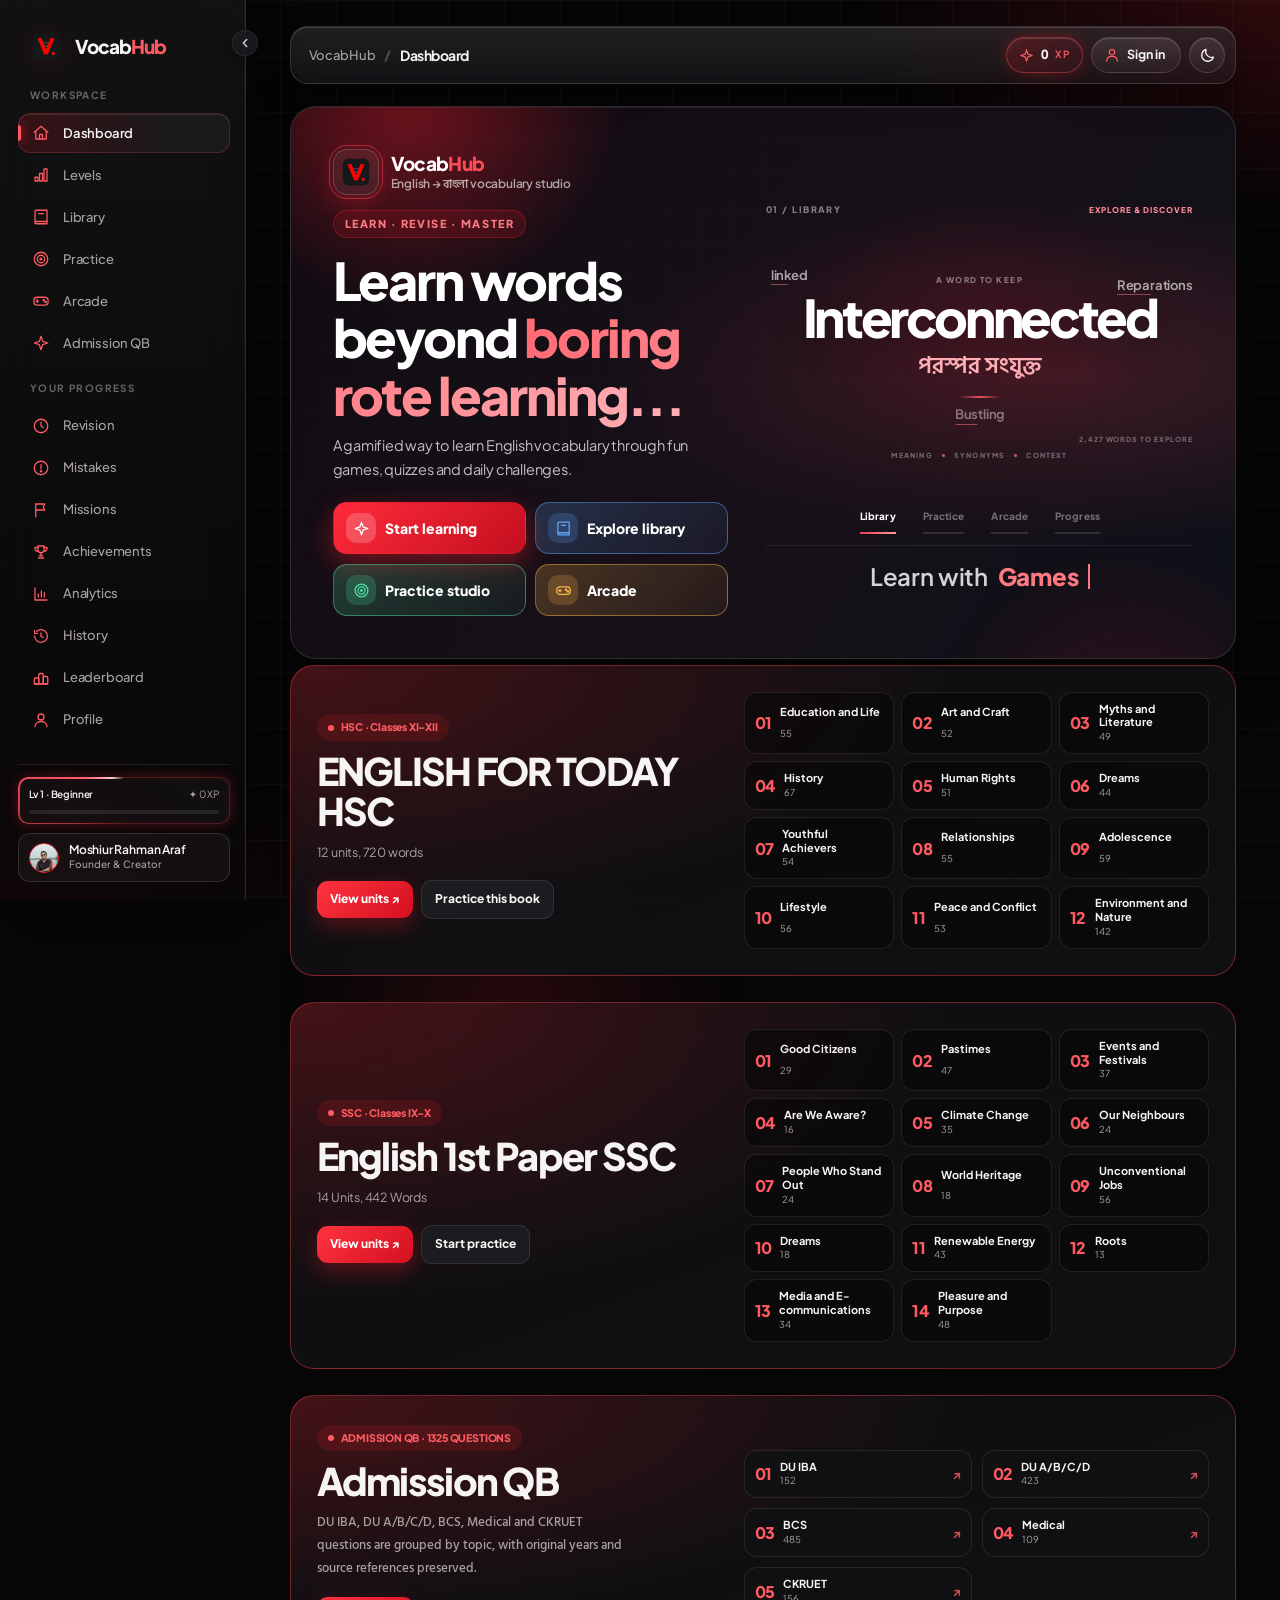
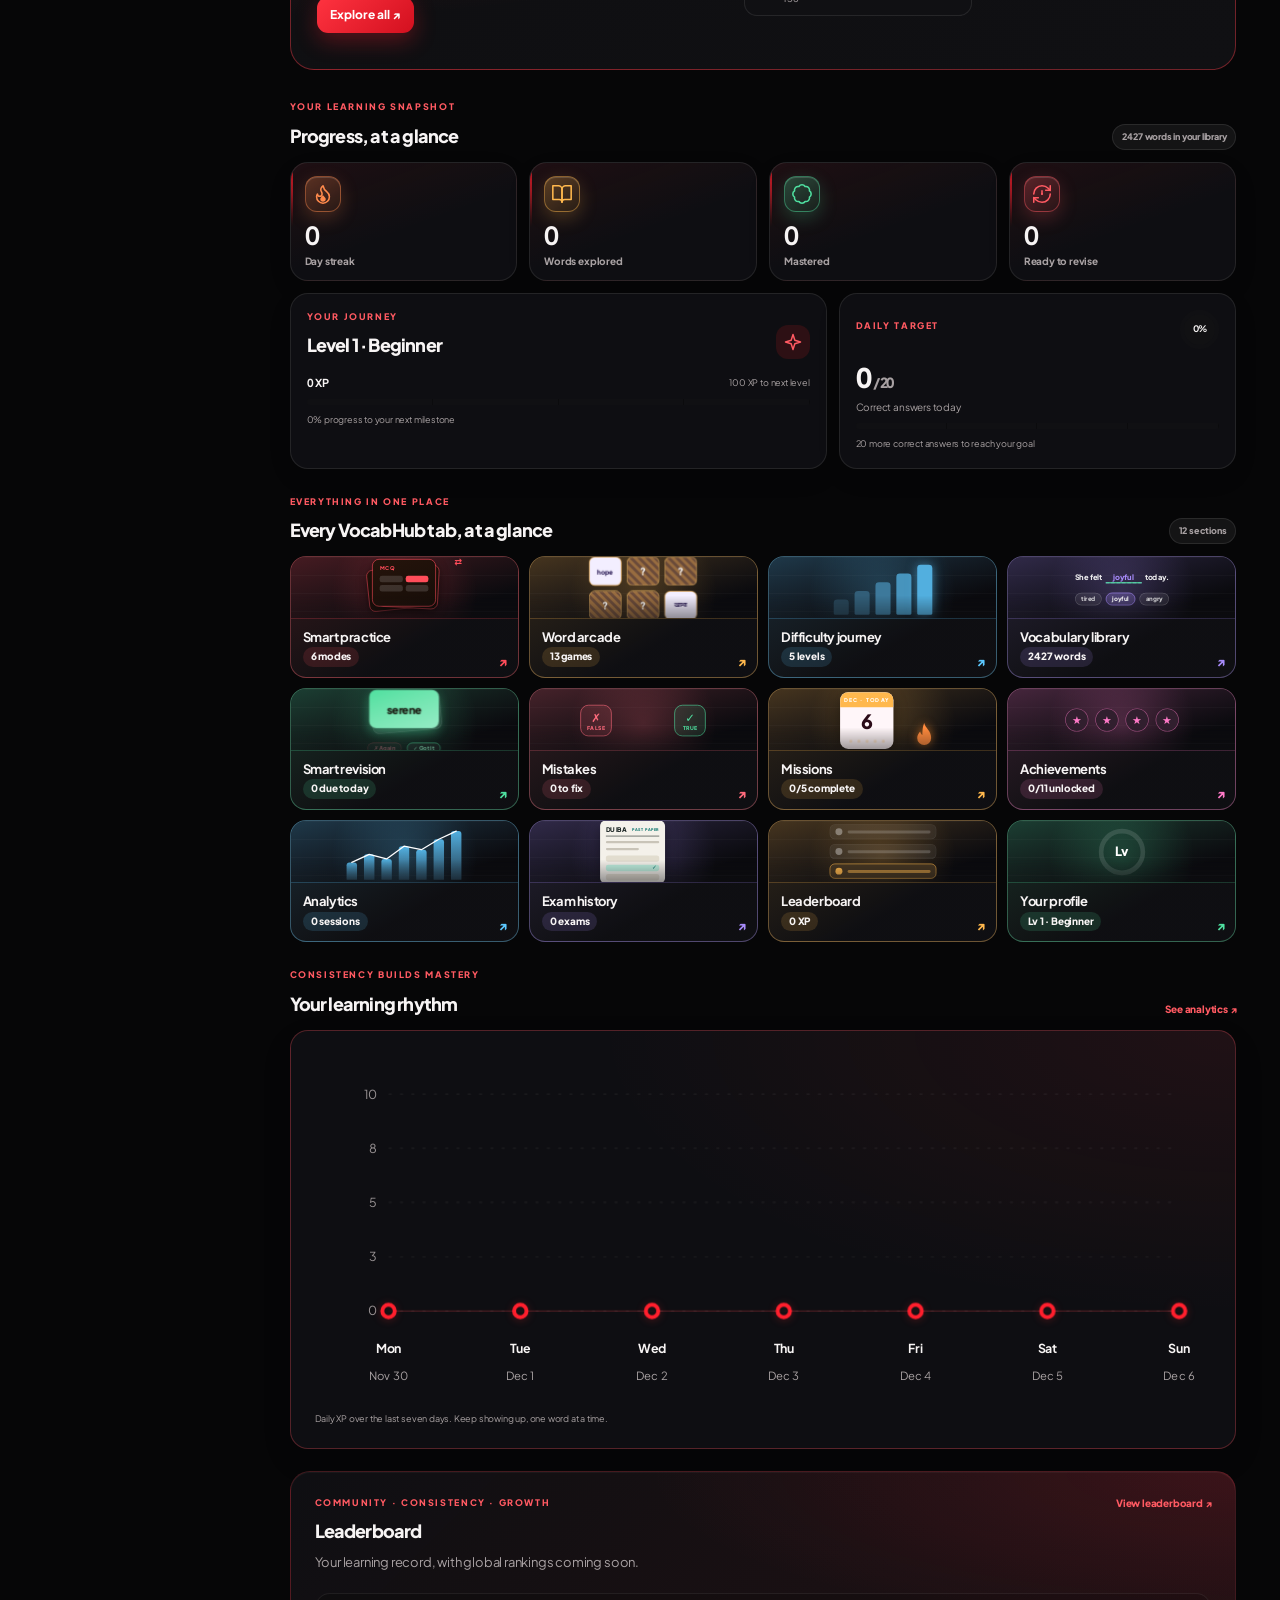
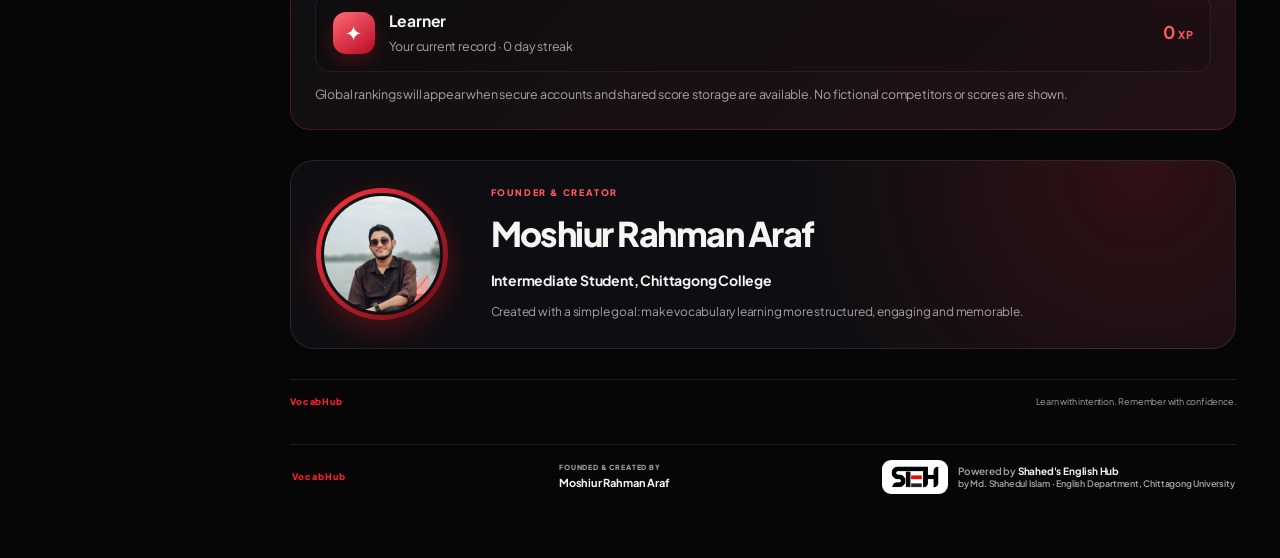
==== index.html @ 35adea3b "Add files via upload" ====
<!DOCTYPE html>
<html lang="en">
<head>
<meta charset="utf-8">
<meta name="viewport" content="width=device-width,initial-scale=1,viewport-fit=cover">
<meta name="author" content="Moshiur Rahman Araf — Founder &amp; Creator, Intermediate Student, Chittagong College">
<meta name="theme-color" content="#060607">
<meta name="application-name" content="VocabHub">
<meta name="mobile-web-app-capable" content="yes">
<meta name="apple-mobile-web-app-capable" content="yes">
<meta name="apple-mobile-web-app-title" content="VocabHub">
<meta name="apple-mobile-web-app-status-bar-style" content="black-translucent">
<meta name="format-detection" content="telephone=no">
<script>(function(){var d=new Date().toDateString();try{if(sessionStorage.getItem("vh_intro")||localStorage.getItem("vh_intro_day")===d)return;sessionStorage.setItem("vh_intro","1");localStorage.setItem("vh_intro_day",d)}catch(e){}document.documentElement.classList.add("vh-intro")})();</script>
<script>try{if(localStorage.getItem("vh_nav_collapsed")==="1")document.documentElement.classList.add("nav-collapsed")}catch(e){}</script>
<link rel="manifest" href="manifest.webmanifest">
<meta name="description" content="VocabHub — a gamified English vocabulary studio with fun games, quizzes and daily challenges.">
<title>VocabHub — Your Personal Vocabulary Studio</title>
<link rel="icon" type="image/png" href="assets/icons/favicon.png">
<link rel="apple-touch-icon" sizes="180x180" href="assets/icons/apple-touch-icon.png">
<link rel="icon" type="image/png" sizes="192x192" href="assets/icons/icon-192.png">
<link rel="preconnect" href="https://fonts.googleapis.com">
<link href="https://fonts.googleapis.com/css2?family=Plus+Jakarta+Sans:wght@400;500;600;700;800&family=Hind+Siliguri:wght@400;500;600;700&display=swap" rel="stylesheet">
<link rel="stylesheet" href="style.css?v=2.92">
</head>
<body>
<div id="vh-splash" role="presentation">
<div class="vs-words" aria-hidden="true"></div>
<div class="vs-glow" aria-hidden="true"></div>
<div class="vs-core">
<div class="vs-logo" aria-hidden="true"><svg class="vs-ring" viewBox="0 0 120 120"><circle cx="60" cy="60" r="55"/></svg><img src="assets/logo.png" alt=""></div>
<div class="vs-name" aria-label="VocabHub"><span style="--i:0">V</span><span style="--i:1">o</span><span style="--i:2">c</span><span style="--i:3">a</span><span style="--i:4">b</span><span class="vs-hub" style="--i:5">H</span><span class="vs-hub" style="--i:6">u</span><span class="vs-hub" style="--i:7">b</span></div>
<p class="vs-tag">Learn <i>·</i> Revise <i>·</i> Master</p>
<div class="vs-card" aria-hidden="true"><b class="vs-en"></b><i>→</i><span class="vs-bn"></span></div>
<p class="vs-by">English → বাংলা vocabulary studio<br><b>by Moshiur Rahman Araf</b></p>
</div>
<div class="vs-bar" aria-hidden="true"><i></i></div>
<button class="vs-skip" type="button">Skip ›</button>
</div>
<script>(function(){var el=document.getElementById("vh-splash"),root=document.documentElement;if(!el)return;if(!root.classList.contains("vh-intro")){el.remove();return}
var reduce=window.matchMedia&&matchMedia("(prefers-reduced-motion: reduce)").matches;
var W=[["ephemeral","ক্ষণস্থায়ী"],["benevolent","হিতৈষী"],["resilient","সহনশীল"],["eloquent","বাকপটু"],["meticulous","সূক্ষ্মদর্শী"],["candid","স্পষ্টবাদী"],["tenacious","দৃঢ়প্রতিজ্ঞ"],["lucid","সুস্পষ্ট"],["pragmatic","বাস্তববাদী"],["ambiguous","দ্ব্যর্থক"],["diligent","পরিশ্রমী"],["serene","শান্ত"],["vivid","উজ্জ্বল"],["profound","গভীর"]];
var box=el.querySelector(".vs-words"),n=window.innerWidth<600?9:15,s="",i;
var wide=window.innerWidth>=700,L,T;
for(i=0;i<n;i++){
 if(wide){L=i%2?3+(i*7)%20:72+(i*5)%20;T=6+(i*29)%82}
 else{L=3+(i*31)%72;T=i%2?4+(i*11)%12:80+(i*9)%14}
 s+='<span style="left:'+L+'%;top:'+T+'%;--d:'+((i%7)*.45).toFixed(2)+'s;--t:'+(4.2+(i%4)*.7).toFixed(1)+'s">'+W[i%W.length][0]+"</span>"}
box.innerHTML=s;
var card=el.querySelector(".vs-card"),en=el.querySelector(".vs-en"),bn=el.querySelector(".vs-bn"),k=0;
function show(j){card.classList.remove("on");void card.offsetWidth;en.textContent=W[j][0];bn.textContent=W[j][1];card.classList.add("on")}
show(0);var iv=setInterval(function(){k=(k+1)%3;show(k)},800);
var done=false,tm;
function finish(){if(done)return;done=true;clearInterval(iv);clearTimeout(tm);el.classList.add("out");root.classList.remove("vh-intro");setTimeout(function(){if(el.parentNode)el.parentNode.removeChild(el)},800)}
tm=setTimeout(finish,reduce?1200:2800);
el.addEventListener("click",finish);
document.addEventListener("keydown",function(e){if(done)return;if(e.key==="Escape"||e.key==="Enter"||e.key===" ")finish()});
})();</script>
<aside id="nav" role="navigation" aria-label="Main"></aside>
<div id="drawer"></div>
<main id="main"></main>
<div id="toasts"></div>
<script src="iba-data.js"></script>
<script src="hsc-data.js"></script>
<script src="ckruet-data.js"></script>
<script src="du-abcd-data.js"></script>
<script src="bcs-data.js"></script>
<script src="script.js?v=2.92"></script>
<script src="pwa.js"></script>
</body>
</html>
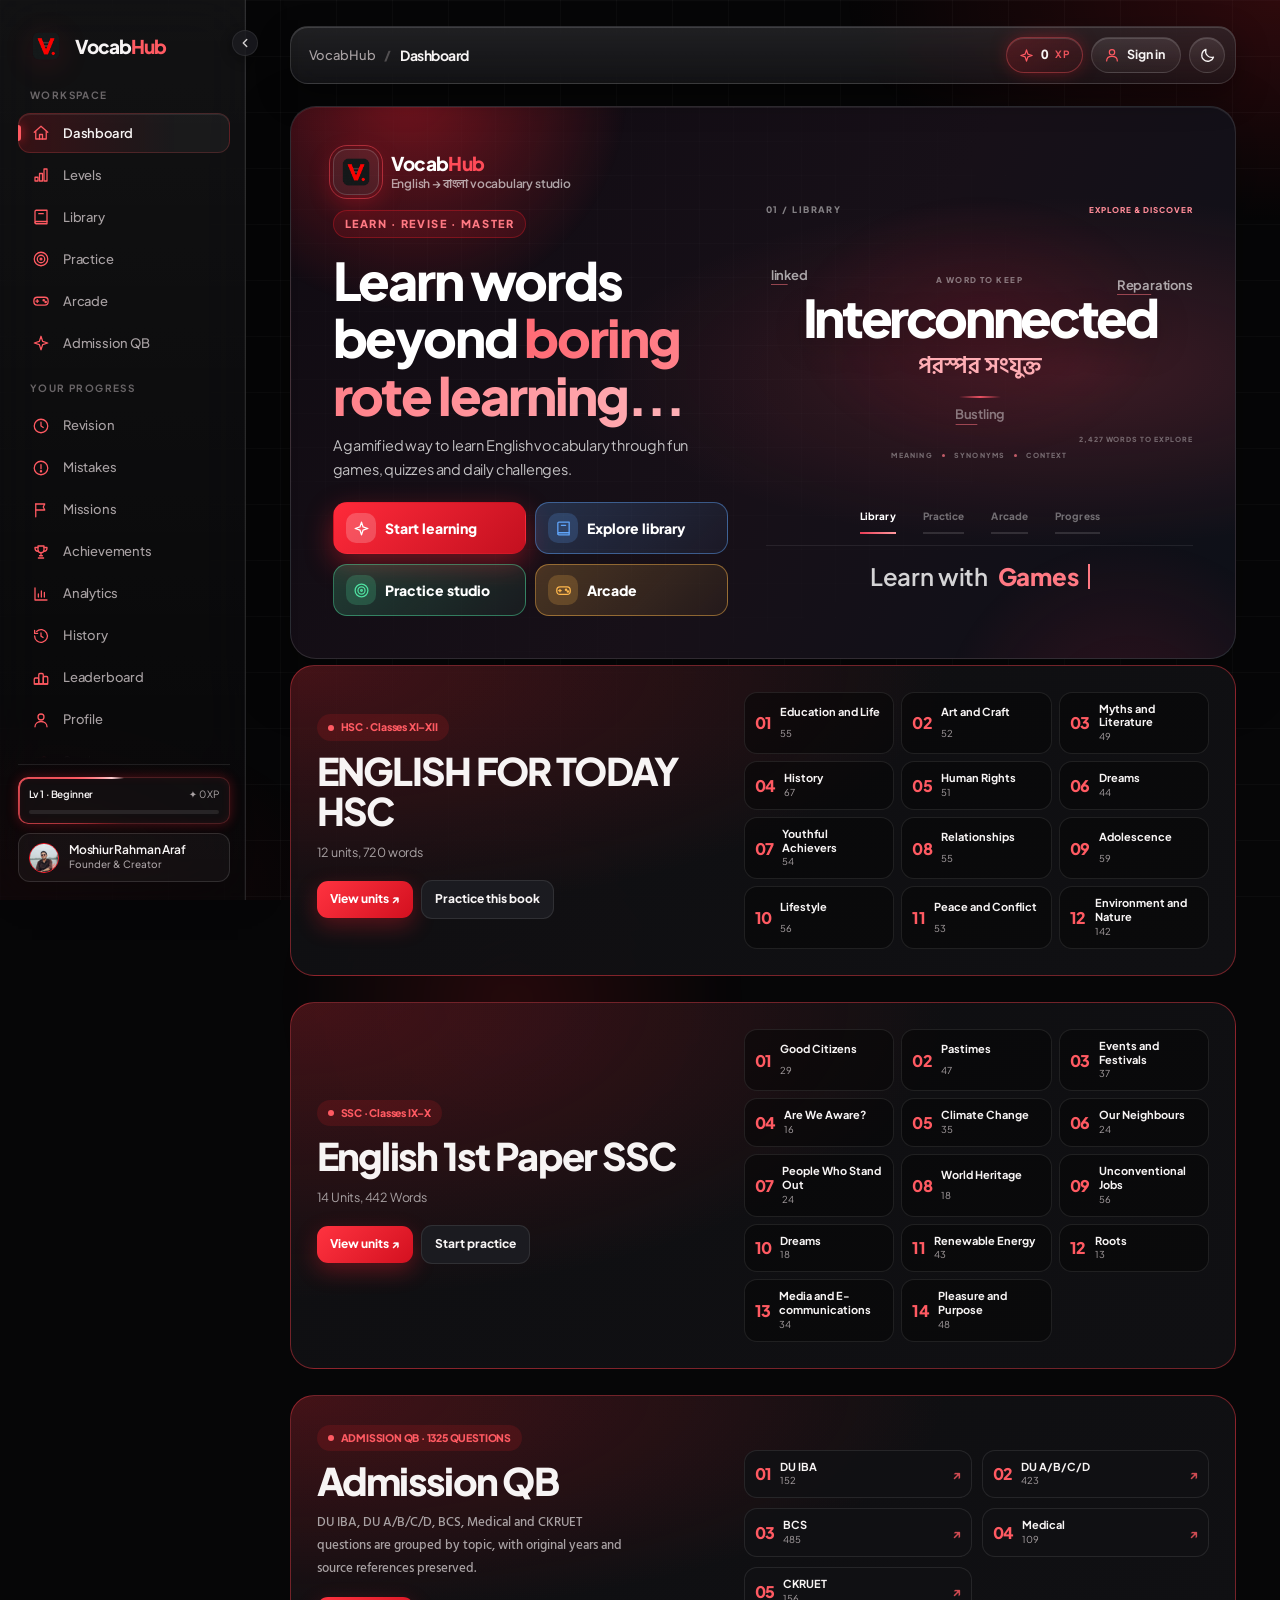
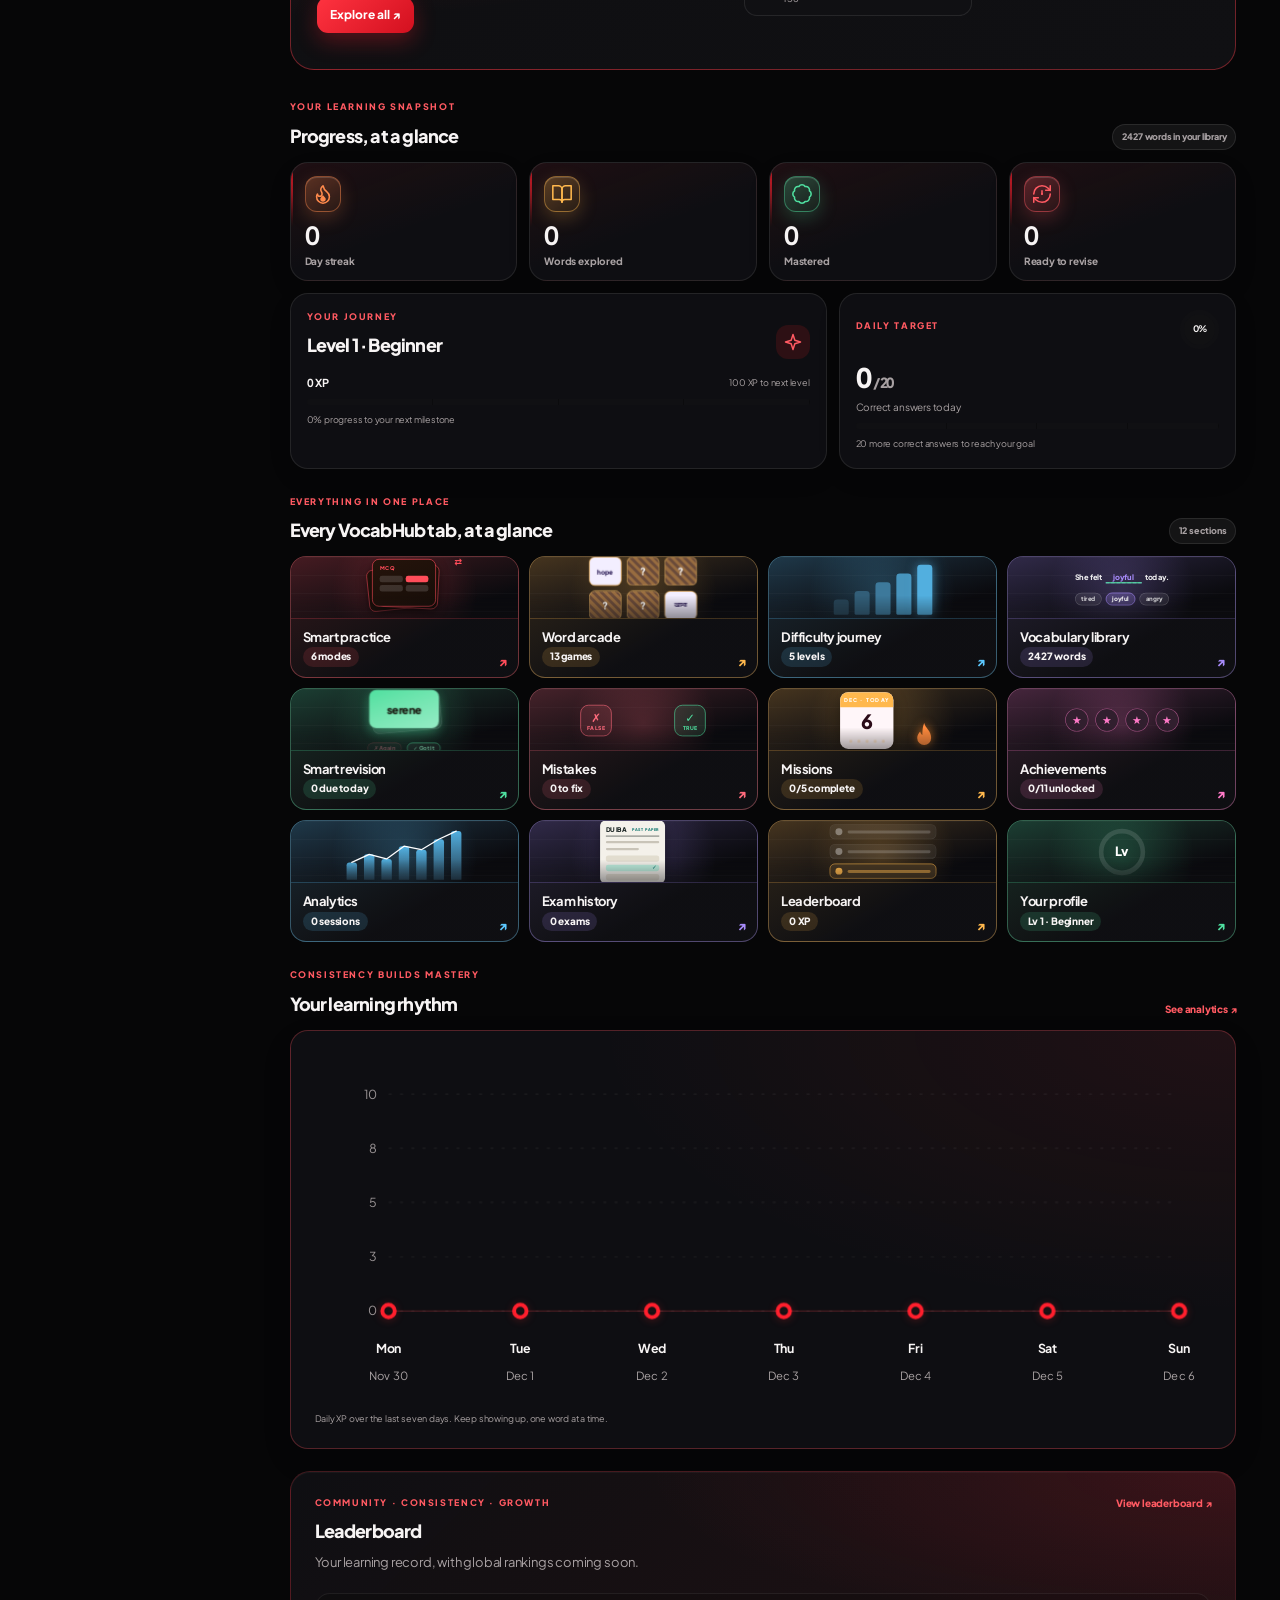
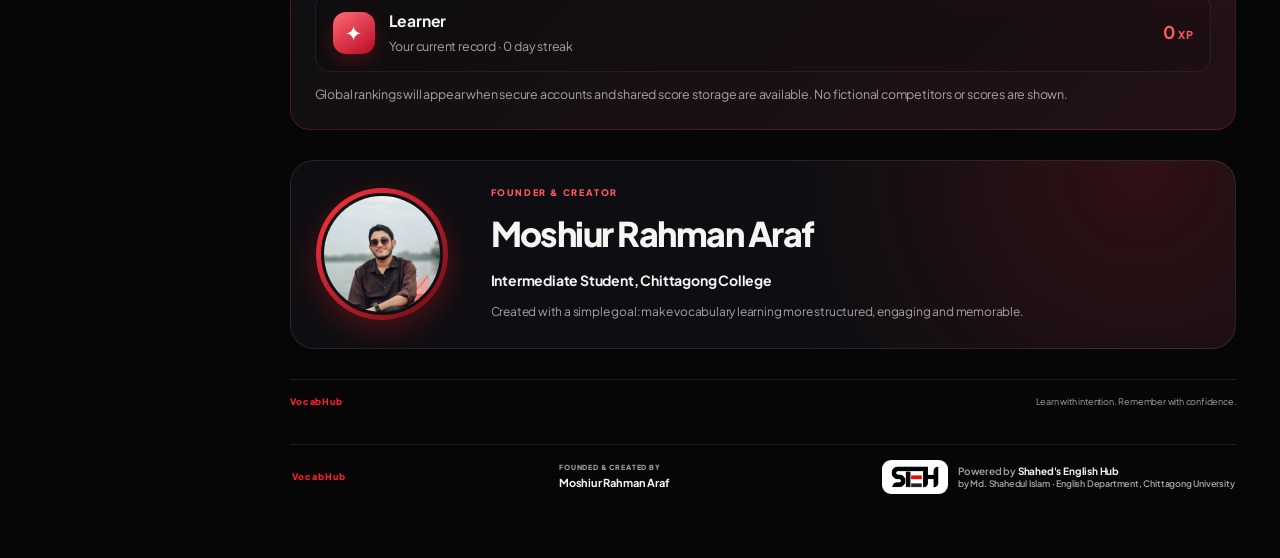
==== commit 78f471ee: "Add files via upload" ====
--- a/index.html
+++ b/index.html
@@ -21,7 +21,7 @@
 <link rel="icon" type="image/png" sizes="192x192" href="assets/icons/icon-192.png">
 <link rel="preconnect" href="https://fonts.googleapis.com">
 <link href="https://fonts.googleapis.com/css2?family=Plus+Jakarta+Sans:wght@400;500;600;700;800&family=Hind+Siliguri:wght@400;500;600;700&display=swap" rel="stylesheet">
-<link rel="stylesheet" href="style.css?v=2.92">
+<link rel="stylesheet" href="style.css?v=2.97">
 </head>
 <body>
 <div id="vh-splash" role="presentation">
@@ -65,7 +65,7 @@
 <script src="ckruet-data.js"></script>
 <script src="du-abcd-data.js"></script>
 <script src="bcs-data.js"></script>
-<script src="script.js?v=2.92"></script>
+<script src="script.js?v=2.97"></script>
 <script src="pwa.js"></script>
 </body>
 </html>
--- a/style.css
+++ b/style.css
@@ -4604,185 +4604,271 @@
 @media(prefers-reduced-motion:reduce){.vh-spark-bars>i{transform:none}}
 
 
-/* ===== v2.91 · mobile analytics pair, clearer answers & compact status chips ===== */
-/* The two difficulty charts share a row on phones instead of stacking. */
-@media(max-width:700px){
-  .analytics-mastery-columns{
-    grid-template-columns:repeat(2,minmax(0,1fr))!important;
-    align-items:stretch;
-    gap:8px;
-    margin:15px 0;
-  }
-  .analytics-mastery-columns>section{
-    display:flex;
-    flex-direction:column;
-    min-width:0;
-  }
-  .analytics-mastery-columns>section>h2{
-    min-height:31px;
-    margin:0 0 7px;
-    font-size:clamp(10px,2.8vw,12px);
-    line-height:1.25;
-    overflow-wrap:anywhere;
-  }
-  .analytics-mastery-columns>section>.card{
-    flex:1 1 auto;
-    min-width:0;
-    min-height:185px;
-    padding:10px 8px;
-    border-radius:12px;
-  }
-  .analytics-mastery-columns .chart-bars{
-    gap:12px;
-    padding:8px 1px 5px;
-  }
-  .analytics-mastery-columns .chart-bar-top{
-    gap:4px;
-    margin-bottom:4px;
-    font-size:8px;
-  }
-  .analytics-mastery-columns .chart-bar-top b{font-size:8px}
-  .analytics-mastery-columns .chart-bar-track{height:6px}
-  .analytics-mastery-columns .difficulty-analytics{gap:11px}
-  .analytics-mastery-columns .difficulty-row>div:first-child{gap:4px;margin-bottom:4px}
-  .analytics-mastery-columns .difficulty-row b{font-size:8px}
-  .analytics-mastery-columns .difficulty-row span{font-size:7px}
-  .analytics-mastery-columns .difficulty-row>small{font-size:7px;margin-top:2px}
-  .analytics-mastery-columns .difficulty-row .ach-progress{height:6px}
-
-  /* Four key score cards in the first row; keep Time spent centred below. */
-  .hist-stats{grid-template-columns:repeat(4,minmax(0,1fr))!important;gap:6px}
-  .hist-stats>.stat:nth-child(5){grid-column:2 / span 2}
-  .hist-stats>.stat{min-width:0;padding:7px 4px 6px}
-  .hist-stats>.stat .stat-label{font-size:7.5px;line-height:1.2}
-
-  /* Move the revision status chips to the right and remove their small icons. */
-  .revision-queue-top{
-    display:flex;
-    flex-direction:row;
-    align-items:center;
-    justify-content:flex-end;
-    width:100%;
-    margin:0 0 6px;
-  }
-  .revision-queue-icon{display:none!important}
-  .revision-queue-top .chip{
-    display:inline-flex;
-    align-items:center;
-    justify-content:center;
-    align-self:flex-end;
-    max-width:100%;
-    margin-left:auto;
-    padding:4px 6px;
-    font-size:6.5px;
-    line-height:1.15;
-    text-align:right;
-    white-space:nowrap;
-  }
-}
-
-/* Make the revealed correct choice obvious in every multiple-choice round. */
-.opt.ok{
-  font-size:15px;
-  font-weight:900;
-  line-height:1.45;
-  border-width:2px;
-  color:var(--ok);
-  box-shadow:inset 0 0 0 1px color-mix(in srgb,var(--ok) 18%,transparent),0 5px 18px color-mix(in srgb,var(--ok) 10%,transparent);
-}
-.feedback-answer{
-  display:flex;
-  flex-direction:column;
-  align-items:flex-start;
-  gap:3px;
-  margin:10px 0 9px;
-  padding:10px 12px;
-  border:1px solid color-mix(in srgb,var(--ok) 34%,var(--bd));
-  border-radius:12px;
-  background:color-mix(in srgb,var(--ok) 9%,var(--card));
-  line-height:1.4;
-}
-.feedback-answer small{
-  color:var(--ok);
-  font-size:8px;
-  font-weight:900;
-  letter-spacing:.14em;
-}
-.feedback-answer b{
-  color:var(--tx);
-  font-size:clamp(16px,2.2vw,19px);
-  font-weight:900;
-  line-height:1.4;
-  overflow-wrap:anywhere;
+/* ===== v2.92 · clearer Mistakes Exam CTA, TF feedback & calmer profile metrics ===== */
+/* A prominent, unmistakable next step after every completed session. */
+.results-mistakes-promo{
+ position:relative;isolation:isolate;overflow:hidden;display:grid;
+ grid-template-columns:46px minmax(0,1fr) auto;align-items:center;gap:14px;
+ margin:19px 0 14px;padding:17px 19px;border-radius:18px;
+ border:1.5px solid color-mix(in srgb,var(--ac2) 64%,var(--bd));
+ background:radial-gradient(ellipse at 94% 0,color-mix(in srgb,var(--ac2) 20%,transparent),transparent 48%),
+            linear-gradient(112deg,color-mix(in srgb,var(--ac) 13%,var(--card)),color-mix(in srgb,var(--ac2) 9%,var(--card)) 72%);
+ box-shadow:0 8px 24px color-mix(in srgb,var(--ac2) 12%,transparent),inset 0 0 0 1px color-mix(in srgb,var(--ac2) 8%,transparent);
+ color:var(--tx);text-decoration:none;transition:transform .2s,border-color .2s,box-shadow .2s;
+}
+.results-mistakes-promo:before{content:"";position:absolute;z-index:-1;left:0;top:0;bottom:0;width:4px;background:linear-gradient(180deg,var(--ac2),var(--ac));}
+.results-mistakes-icon{width:44px;height:44px;display:grid;place-items:center;border-radius:14px;
+ color:var(--ac2);font-size:22px;background:color-mix(in srgb,var(--ac2) 17%,var(--card));
+ border:1px solid color-mix(in srgb,var(--ac2) 42%,var(--bd));box-shadow:0 5px 16px color-mix(in srgb,var(--ac2) 13%,transparent)}
+.results-mistakes-copy{display:grid;gap:4px;min-width:0}
+.results-mistakes-kicker{font-size:8px;font-weight:950;letter-spacing:.16em;color:var(--ac2)}
+.results-mistakes-copy>b{font-size:16px;line-height:1.2;letter-spacing:-.025em;color:var(--tx)}
+.results-mistakes-copy>small:last-child{font-size:10px;line-height:1.5;color:var(--tx2)}
+.results-mistakes-action{display:inline-flex;align-items:center;justify-content:center;gap:8px;min-height:38px;padding:8px 13px;
+ border:1px solid color-mix(in srgb,var(--ac2) 62%,var(--bd));border-radius:11px;
+ background:color-mix(in srgb,var(--ac2) 13%,var(--card));color:var(--ac2);font-size:10px;font-weight:950;white-space:nowrap}
+.results-mistakes-action i{font-size:15px;font-style:normal;line-height:1}
+@media(hover:hover){.results-mistakes-promo:hover{transform:translateY(-2px);border-color:var(--ac2);box-shadow:0 13px 30px color-mix(in srgb,var(--ac2) 20%,transparent)}.results-mistakes-promo:hover .results-mistakes-action{background:color-mix(in srgb,var(--ac2) 22%,var(--card))}}
+@media(max-width:800px){
+ .results-mistakes-promo{grid-template-columns:38px minmax(0,1fr);gap:9px 11px;padding:13px 12px;margin:14px 0 11px;border-radius:15px}
+ .results-mistakes-icon{width:36px;height:36px;border-radius:11px;font-size:18px}
+ .results-mistakes-kicker{font-size:7px;letter-spacing:.13em}
+ .results-mistakes-copy>b{font-size:13px}
+ .results-mistakes-copy>small:last-child{font-size:9px}
+ .results-mistakes-action{grid-column:2;justify-self:start;min-height:32px;padding:6px 10px;font-size:9px}
+}
+
+/* A wrong True / False answer pauses briefly so the learner can read why. */
+.tf-blitz-feedback{display:flex;align-items:flex-start;gap:11px;margin-top:12px;padding:12px 13px;border-radius:13px;
+ border:1px solid color-mix(in srgb,var(--er) 48%,var(--bd));
+ background:linear-gradient(115deg,color-mix(in srgb,var(--er) 12%,var(--card)),color-mix(in srgb,var(--wa) 7%,var(--card)));
+ color:var(--tx);animation:tfFeedbackIn .22s ease-out both}
+.tf-blitz-feedback-mark{width:27px;height:27px;display:grid;place-items:center;flex:0 0 auto;border-radius:9px;
+ background:color-mix(in srgb,var(--er) 18%,var(--card));color:var(--er);font-size:16px;font-weight:950}
+.tf-blitz-feedback-copy{display:grid;gap:4px;min-width:0}
+.tf-blitz-feedback-copy>strong{font-size:11px;line-height:1.35;color:var(--er)}
+.tf-blitz-feedback-copy>p{margin:0;font-size:10px;line-height:1.55;color:var(--tx2)}
+.tf-blitz-feedback-copy>p b{color:var(--tx);font-weight:900}
+.tf-blitz-feedback-copy>small{font-size:8px;color:var(--tx2);opacity:.8}
+.tf-card .opt.ok{opacity:1!important;border-color:color-mix(in srgb,var(--ok) 75%,var(--bd))!important;background:color-mix(in srgb,var(--ok) 14%,var(--card))!important;color:var(--ok)!important}
+.tf-card .opt.no{opacity:1!important;border-color:color-mix(in srgb,var(--er) 72%,var(--bd))!important;background:color-mix(in srgb,var(--er) 12%,var(--card))!important;color:var(--er)!important}
+@keyframes tfFeedbackIn{from{opacity:0;transform:translateY(4px)}to{opacity:1;transform:translateY(0)}}
+
+/* Keep the four remaining Exam History metrics in one clean row on mobile. */
+.hist-stats{grid-template-columns:repeat(4,minmax(0,1fr))}
+@media(max-width:800px){
+ .hist-stats{grid-template-columns:repeat(4,minmax(0,1fr))!important;gap:6px}
+ .hist-stats>.stat{min-width:0;min-height:66px;padding:7px 4px 6px;justify-content:center}
+ .hist-stats>.stat .stat-label{font-size:8px;line-height:1.2;overflow-wrap:anywhere;text-align:center}
+ .hist-stats>.stat b{font-size:14px;line-height:1.05;white-space:nowrap}
+ .hist-stats>.stat .stat-icon{width:20px;height:20px;margin-bottom:3px}
 }
 @media(max-width:380px){
-  .analytics-mastery-columns{gap:6px}
-  .analytics-mastery-columns>section>h2{font-size:10px}
-  .analytics-mastery-columns>section>.card{padding:9px 6px;min-height:178px}
-  .analytics-mastery-columns .chart-bar-top{font-size:7.5px}
-  .analytics-mastery-columns .chart-bar-top b{font-size:7.5px}
-  .analytics-mastery-columns .difficulty-row b{font-size:7.5px}
-  .analytics-mastery-columns .difficulty-row span{font-size:6.5px}
-  .hist-stats{gap:5px}
-  .hist-stats>.stat .stat-label{font-size:7px}
-  .feedback-answer{padding:9px 10px}
-  .opt.ok{font-size:14px}
-}
-
-
-/* ===== v2.92 · Practice & Arcade: two cards per row on mobile =====
-   The card artwork is a fixed 220x120 scene, so on a half-width card it is
-   centred and scaled in proportion to the card width (no clipping, no
-   overflow). Every animation inside the artwork is left untouched.
-   Admission cards (.adm-grid) are not affected. */
-@media(max-width:520px){
-  .arc-grid:not(.adm-grid){grid-template-columns:repeat(2,minmax(0,1fr));gap:10px;margin:6px 0 16px}
-  .arc-grid:not(.adm-grid)>.arc-card{min-width:0;border-radius:16px!important}
-
-  /* artwork: centred in the stage, scaled to fit */
-  .arc-grid:not(.adm-grid) .arc-stage{display:block;flex:none;height:100px;overflow:hidden}
-  .arc-grid:not(.adm-grid) .arc-stage .arc-art{position:absolute;left:50%;top:50%;margin:-60px 0 0 -110px;--sc:.64}
-  .arc-grid:not(.adm-grid) .arc-card:hover .arc-stage .arc-art{--sc:.64}
-
-  /* body: compact type, tags stacked so nothing is cut off */
-  .arc-grid:not(.adm-grid) .arc-body{padding:9px 9px 10px}
-  .arc-grid:not(.adm-grid) .arc-tags{flex-direction:column;align-items:flex-start;gap:5px;margin-bottom:7px}
-  .arc-grid:not(.adm-grid) .arc-mode{max-width:100%;padding:3px 6px;font-size:7px;letter-spacing:.09em;overflow:hidden;text-overflow:ellipsis}
-  .arc-grid:not(.adm-grid) .arc-diff,
-  .arc-grid:not(.adm-grid) .arc-diff.prc-right{font-size:7px;letter-spacing:.09em;white-space:normal;line-height:1.3}
-  .arc-grid:not(.adm-grid) .arc-diff i{width:6px;height:6px}
-  .arc-grid:not(.adm-grid) .arc-diff span{margin-left:3px}
-  .arc-grid:not(.adm-grid) .arc-body h3{margin:0 0 3px;font-size:12.5px;line-height:1.3;overflow-wrap:break-word}
-  .arc-grid:not(.adm-grid) .arc-body .sub{margin:0 0 9px;font-size:10px;line-height:1.45;overflow-wrap:break-word}
-  .arc-grid:not(.adm-grid) .arc-play{gap:6px;padding:8px 6px;border-radius:10px;font-size:9.5px;letter-spacing:.14em}
-  .arc-grid:not(.adm-grid) .arc-play svg{width:10px;height:10px}
-
-  /* Practice: question-type map keeps two cards per row on every phone */
-  .grid.mode-grid.iba-map{grid-template-columns:repeat(2,minmax(0,1fr));gap:10px}
-  .iba-map .prc-type-card{padding:10px;border-radius:14px}
-  .iba-map .prc-strip{height:40px;margin-bottom:9px;gap:5px;font-size:10.5px}
-  .iba-map .prc-strip em{font-size:13px}
-  .iba-map .prc-strip .ln{width:26px}
-  .iba-map .prc-strip .ln.s{width:17px}
-  .iba-map .prc-type-card .mode-icon{width:30px;height:30px;margin-bottom:8px;border-radius:10px}
-  .iba-map .prc-type-card .mode-icon svg{width:16px;height:16px}
-  .iba-map .prc-type-card>b{font-size:12.5px;line-height:1.3}
-  .iba-map .prc-type-card .sub{font-size:10px;line-height:1.45}
-  .iba-map .prc-type-card .iba-where{font-size:9.5px;line-height:1.55;margin-bottom:9px}
-  .iba-map .prc-type-card .btn.pri{width:100%;justify-content:center;padding:8px 6px;font-size:11px}
-}
-
-/* artwork scale follows the real card width wherever the browser supports it */
-@supports (container-type:inline-size) and (transform:scale(tan(atan2(10px,5px)))){
-  @media(max-width:520px){
-    .arc-grid:not(.adm-grid) .arc-stage{container-type:inline-size;height:auto;aspect-ratio:25/14}
-    .arc-grid:not(.adm-grid) .arc-stage .arc-art{--fit:tan(atan2(88cqw,220px));--sc:var(--fit)}
-    .arc-grid:not(.adm-grid) .arc-card:hover .arc-stage .arc-art{--sc:var(--fit)}
-  }
-}
-@media(max-width:340px){
-  .arc-grid:not(.adm-grid){gap:8px}
-  .arc-grid:not(.adm-grid) .arc-body{padding:8px 8px 9px}
-  .arc-grid:not(.adm-grid) .arc-body h3{font-size:12px}
-  .arc-grid:not(.adm-grid) .arc-body .sub{font-size:9.5px}
-}
+ .hist-stats{gap:4px}
+ .hist-stats>.stat{padding:6px 2px 5px;min-height:62px}
+ .hist-stats>.stat .stat-label{font-size:7px}
+ .hist-stats>.stat b{font-size:12px}
+}
+
+/* Calm, consistent profile metrics: aligned card heights and subtle motion, no bouncing. */
+.profile-overview-grid.profile-overview-v266{align-items:stretch;grid-auto-rows:minmax(116px,1fr);gap:11px}
+.profile-overview-animated .profile-overview-card{
+ min-width:0;min-height:116px;height:100%;justify-content:center;gap:6px;
+ animation:profileMetricIn .42s ease-out calc(var(--metric-i,0)*65ms) both,
+            profileMetricGlow 5.8s ease-in-out calc(.8s + var(--metric-i,0)*120ms) infinite;
+ transition:border-color .22s,box-shadow .22s;transform:none;will-change:auto;
+}
+.profile-overview-animated .profile-overview-card>span{
+ transform:none;transform-origin:center;will-change:auto;
+ animation:profileMetricIconIn .4s ease-out calc(.12s + var(--metric-i,0)*65ms) both,
+            profileMetricIconBreath 4.8s ease-in-out calc(.8s + var(--metric-i,0)*120ms) infinite;
+}
+.profile-overview-animated .profile-overview-card:after{
+ transform:scaleX(1);background-size:100% 100%;
+ animation:metricLine .48s ease-out calc(.15s + var(--metric-i,0)*65ms) both;
+}
+.profile-overview-animated .profile-overview-card>b{white-space:nowrap;font-variant-numeric:tabular-nums;line-height:1.12}
+@keyframes profileMetricIn{from{opacity:0;transform:translateY(6px)}to{opacity:1;transform:translateY(0)}}
+@keyframes profileMetricIconIn{from{opacity:0;transform:scale(.94)}to{opacity:1;transform:scale(1)}}
+@keyframes profileMetricGlow{
+ 0%,100%{border-color:color-mix(in srgb,var(--metric-ac) 25%,var(--bd));box-shadow:0 7px 22px rgba(0,0,0,.055)}
+ 50%{border-color:color-mix(in srgb,var(--metric-ac) 39%,var(--bd));box-shadow:0 9px 24px rgba(0,0,0,.07),0 0 0 1px color-mix(in srgb,var(--metric-ac) 7%,transparent)}
+}
+@keyframes profileMetricIconBreath{0%,100%{filter:drop-shadow(0 0 0 transparent)}50%{filter:drop-shadow(0 2px 4px color-mix(in srgb,var(--metric-ac) 22%,transparent))}}
+@media(hover:hover){.profile-overview-animated .profile-overview-card:hover{transform:translateY(-2px);border-color:var(--metric-ac);box-shadow:0 10px 23px color-mix(in srgb,var(--metric-ac) 12%,transparent)}}
+@media(max-width:800px){.profile-overview-grid.profile-overview-v266{grid-auto-rows:minmax(104px,1fr);gap:8px}.profile-overview-animated .profile-overview-card{min-height:104px;padding:12px}}
+@media(max-width:380px){.profile-overview-grid.profile-overview-v266{gap:5px}.profile-overview-animated .profile-overview-card{padding:9px 6px}.profile-overview-animated .profile-overview-card>b{font-size:18px}}
+@media(prefers-reduced-motion:reduce){
+ .results-mistakes-promo,.tf-blitz-feedback,.profile-overview-animated .profile-overview-card,
+ .profile-overview-animated .profile-overview-card>span,.profile-overview-animated .profile-overview-card:after{animation:none!important;transition:none!important}
+ .profile-overview-animated .profile-overview-card:hover{transform:none!important}
+}
+
+/* ===== v2.93 · True / False Blitz stopwatch + duration choice boxes ===== */
+.time-choices .count-choice{min-height:46px;gap:1px}
+.time-choices .count-choice b{font-size:15px;font-variant-numeric:tabular-nums}
+.time-choices .count-choice small{font-size:9.5px;white-space:nowrap}
+
+.tf-watch{--tw:var(--ac);position:relative;display:flex;align-items:center;gap:14px;margin:6px 0 12px;padding:10px 16px 14px 12px;border-radius:16px;
+ border:1px solid var(--bd);background:linear-gradient(120deg,color-mix(in srgb,var(--tw) 9%,var(--card)),var(--card));overflow:hidden;transition:border-color .25s,background .25s}
+.tf-watch-dial{position:relative;width:58px;height:58px;flex:0 0 auto;margin-top:6px}
+.tf-watch-dial svg{width:100%;height:100%;display:block;overflow:visible}
+.tf-watch-crown{position:absolute;left:50%;top:-6px;width:12px;height:7px;margin-left:-6px;border-radius:3px 3px 1px 1px;background:var(--tx2);opacity:.85}
+.tf-watch-crown:after{content:"";position:absolute;left:50%;top:-3px;width:6px;height:3px;margin-left:-3px;border-radius:2px;background:var(--tx2)}
+.tf-watch-face{fill:var(--el);stroke:var(--bd);stroke-width:1.4}
+.tf-watch-track{fill:none;stroke:color-mix(in srgb,var(--tx2) 22%,transparent);stroke-width:3}
+.tf-watch-arc{fill:none;stroke:var(--tw);stroke-width:3;stroke-linecap:round;transition:stroke .25s}
+.tf-watch-ticks line{stroke:var(--tx2);stroke-width:1;opacity:.7}
+#tf-watch-hand line{stroke:var(--tw);stroke-width:1.8;stroke-linecap:round;transition:stroke .25s}
+.tf-watch-pin{fill:var(--tw);transition:fill .25s}
+.tf-watch-copy{display:grid;gap:1px;min-width:0}
+.tf-watch-copy small{font-size:10px;font-weight:800;letter-spacing:.12em;color:var(--tx2)}
+.tf-watch-copy b{font-family:ui-monospace,SFMono-Regular,Menlo,Consolas,monospace;font-size:clamp(28px,8vw,36px);line-height:1.05;font-weight:800;letter-spacing:-.02em;font-variant-numeric:tabular-nums;color:var(--tx);transition:color .25s}
+.tf-watch-bar{position:absolute;left:0;right:0;bottom:0;height:4px;background:color-mix(in srgb,var(--tx2) 16%,transparent)}
+.tf-watch-bar i{display:block;height:100%;background:var(--tw);border-radius:0 4px 4px 0;transition:background .25s}
+
+.tf-watch.warn{--tw:var(--wa)}
+.tf-watch.urgent,.tf-watch.done{--tw:var(--er)}
+.tf-watch.urgent{border-color:color-mix(in srgb,var(--er) 55%,var(--bd))}
+.tf-watch.urgent .tf-watch-copy b{color:var(--er);animation:tfWatchBeat 1s ease-in-out infinite}
+.tf-watch.urgent .tf-watch-dial{animation:tfWatchBeat 1s ease-in-out infinite}
+.tf-watch.done{border-color:var(--er);background:linear-gradient(120deg,color-mix(in srgb,var(--er) 16%,var(--card)),var(--card))}
+.tf-watch.done .tf-watch-copy b{color:var(--er);animation:tfWatchBlink .5s steps(1) infinite}
+.tf-watch.done .tf-watch-dial{animation:tfWatchRing .5s linear 3}
+@keyframes tfWatchBeat{0%,100%{transform:scale(1)}50%{transform:scale(1.07)}}
+@keyframes tfWatchBlink{50%{opacity:.25}}
+@keyframes tfWatchRing{0%,100%{transform:rotate(0)}20%{transform:rotate(-9deg)}40%{transform:rotate(8deg)}60%{transform:rotate(-6deg)}80%{transform:rotate(5deg)}}
+
+.tf-timeup{position:fixed;inset:0;z-index:9999;display:grid;place-items:center;padding:20px;background:rgba(0,0,0,.55);-webkit-backdrop-filter:blur(6px);backdrop-filter:blur(6px);animation:tfTimeupFade .22s ease-out both}
+.tf-timeup-card{display:grid;justify-items:center;gap:6px;min-width:min(280px,88vw);padding:24px 28px 22px;border-radius:22px;text-align:center;
+ border:1px solid color-mix(in srgb,var(--er) 55%,var(--bd));background:linear-gradient(160deg,color-mix(in srgb,var(--er) 14%,var(--card)),var(--card));
+ box-shadow:0 24px 70px rgba(0,0,0,.45);animation:tfTimeupPop .42s cubic-bezier(.2,.9,.25,1.25) both}
+.tf-timeup-dial{width:76px;height:76px;animation:tfWatchRing .5s linear 3 .1s}
+.tf-timeup-dial svg{width:100%;height:100%;overflow:visible}
+.tf-timeup-dial circle:first-child{fill:var(--el);stroke:var(--er);stroke-width:3}
+.tf-timeup-dial line{stroke:var(--er);stroke-width:2.4;stroke-linecap:round}
+.tf-timeup-dial circle:last-child{fill:var(--er)}
+.tf-timeup-card>b{font-family:ui-monospace,SFMono-Regular,Menlo,Consolas,monospace;font-size:34px;font-weight:800;color:var(--er);letter-spacing:-.02em;animation:tfWatchBlink .5s steps(1) infinite}
+.tf-timeup-card>strong{font-size:22px;font-weight:900;color:var(--tx)}
+.tf-timeup-card>span{font-size:13px;color:var(--tx2)}
+@keyframes tfTimeupFade{from{opacity:0}to{opacity:1}}
+@keyframes tfTimeupPop{from{opacity:0;transform:scale(.8) translateY(10px)}to{opacity:1;transform:none}}
+@media(max-width:480px){.tf-watch{gap:12px;padding:9px 14px 13px 10px}.tf-watch-dial{width:52px;height:52px}}
+@media(prefers-reduced-motion:reduce){
+ .tf-watch.urgent .tf-watch-copy b,.tf-watch.urgent .tf-watch-dial,.tf-watch.done .tf-watch-copy b,.tf-watch.done .tf-watch-dial,
+ .tf-timeup,.tf-timeup-card,.tf-timeup-dial,.tf-timeup-card>b{animation:none!important}
+}
+
+/* ===== v2.94 · premium favourite-category dropdown + clickable brand ===== */
+.profile-fields .profile-fav-dd{width:100%}
+.profile-fields .profile-fav-dd .dd-btn{min-height:48px;padding:10px 12px 10px 14px;border-radius:13px;border-color:color-mix(in srgb,var(--ac2) 28%,var(--bd));font-size:13px;font-weight:650;
+ box-shadow:inset 0 1px 0 rgba(255,255,255,.035),0 5px 16px rgba(0,0,0,.08)}
+.profile-fields .profile-fav-dd .dd-btn:hover{border-color:color-mix(in srgb,var(--ac2) 65%,var(--bd));background:color-mix(in srgb,var(--ac2) 5%,var(--el))}
+.profile-fields .profile-fav-dd.open .dd-btn{border-color:var(--ac2);box-shadow:0 0 0 3px color-mix(in srgb,var(--ac2) 17%,transparent)}
+.profile-fields .profile-fav-dd .dd-menu{width:100%;max-height:300px}
+.profile-fields .profile-fav-dd .dd-lab b{color:var(--tx);font-size:13px}
+.profile-fields .profile-fav-dd .dd-lab small{color:var(--tx2);font-size:10.5px;font-weight:600}
+.profile-fields label:has(.dd.open){position:relative;z-index:70}
+.profile-panel:has(.profile-fav-dd.open),.profile-editor-v266:has(.profile-fav-dd.open),.profile-fields:has(.profile-fav-dd.open),.card:has(.profile-fav-dd.open){overflow:visible!important;z-index:80}
+
+a.side-brand{color:inherit;text-decoration:none;cursor:pointer;transition:opacity .18s ease,transform .18s ease}
+a.side-brand:hover{opacity:.88}
+a.side-brand:active{transform:scale(.98)}
+a.side-brand:focus-visible,.topbar-home:focus-visible{outline:2px solid var(--ac2);outline-offset:3px;border-radius:10px}
+.topbar-home{display:contents;color:inherit;text-decoration:none;cursor:pointer}
+
+/* ===== v2.95 · premium quiz XP + level-up celebration ===== */
+/* floating "+XP" pop */
+.xp-pop{display:flex;align-items:center;gap:11px;padding:8px 18px 8px 8px;border-radius:18px;color:var(--tx);font-size:inherit;letter-spacing:0;
+ background:linear-gradient(135deg,color-mix(in srgb,var(--wa) 20%,var(--bg2)),color-mix(in srgb,var(--ac) 14%,var(--bg2)));
+ border:1px solid color-mix(in srgb,var(--wa) 55%,var(--bd));
+ box-shadow:0 14px 34px rgba(0,0,0,.34),0 0 0 1px rgba(255,255,255,.04) inset,0 0 26px color-mix(in srgb,var(--wa) 26%,transparent);
+ -webkit-backdrop-filter:blur(10px);backdrop-filter:blur(10px);animation:xpPop2 1.9s cubic-bezier(.2,.85,.25,1) both;overflow:visible}
+.xp-pop.zero{background:var(--bg2);border-color:var(--bd);box-shadow:0 8px 22px rgba(0,0,0,.22);color:var(--tx2)}
+.xp-pop-orb{position:relative;width:38px;height:38px;flex:0 0 auto;display:grid;place-items:center;border-radius:50%;
+ background:radial-gradient(circle at 35% 30%,#fff3b8,#ffc233 55%,#f08a00);color:#7a3d00;box-shadow:0 4px 14px color-mix(in srgb,var(--wa) 55%,transparent)}
+.xp-pop-orb em{font-style:normal;font-size:19px;line-height:1;animation:xpOrbSpin .9s cubic-bezier(.2,.8,.2,1) both}
+.xp-pop.zero .xp-pop-orb{background:var(--el);color:var(--tx2);box-shadow:none;border:1px solid var(--bd)}
+.xp-pop-spark{position:absolute;left:50%;top:50%;width:5px;height:5px;margin:-2.5px;border-radius:50%;background:#ffd166;
+ animation:xpSpark .8s ease-out both;transform:rotate(var(--a)) translateY(-10px)}
+.xp-pop-copy{display:grid;gap:1px;line-height:1.1}
+.xp-pop-copy b{font-size:22px;font-weight:900;letter-spacing:-.02em;font-variant-numeric:tabular-nums;color:var(--wa)}
+.xp-pop-copy b small{font-size:12px;font-weight:800;letter-spacing:.08em;color:var(--tx)}
+.xp-pop-copy>span{font-size:10.5px;font-weight:700;letter-spacing:.06em;text-transform:uppercase;color:var(--tx2)}
+.xp-pop.zero .xp-pop-copy b{color:var(--tx2);font-size:17px}
+@keyframes xpPop2{0%{opacity:0;transform:translateY(14px) scale(.82)}12%{opacity:1;transform:translateY(0) scale(1.07)}22%{transform:scale(1)}76%{opacity:1;transform:translateY(-4px)}100%{opacity:0;transform:translateY(-18px) scale(.98)}}
+@keyframes xpOrbSpin{0%{transform:rotate(-140deg) scale(.4)}60%{transform:rotate(12deg) scale(1.15)}100%{transform:none}}
+@keyframes xpSpark{0%{opacity:1;transform:rotate(var(--a)) translateY(-8px) scale(1)}100%{opacity:0;transform:rotate(var(--a)) translateY(-34px) scale(.2)}}
+
+/* header chips */
+.session-xp{background:linear-gradient(135deg,color-mix(in srgb,var(--wa) 17%,var(--card)),color-mix(in srgb,var(--ac) 9%,var(--card)));
+ border-color:color-mix(in srgb,var(--wa) 42%,var(--bd));color:var(--wa);box-shadow:inset 0 1px 0 rgba(255,255,255,.06)}
+.topbar .xp-chip.bump{animation:sxpBump .55s cubic-bezier(.2,.8,.2,1)}
+
+/* live level meter under the quiz header */
+.xp-meter{display:flex;align-items:center;gap:11px;margin:10px 0 14px;padding:9px 13px 9px 9px;border-radius:15px;border:1px solid var(--bd);
+ background:linear-gradient(120deg,color-mix(in srgb,var(--wa) 8%,var(--card)),var(--card));position:relative;overflow:hidden}
+.xp-meter-badge{width:34px;height:34px;flex:0 0 auto;display:grid;place-items:center;border-radius:11px;font-weight:900;font-size:15px;color:#6b3600;
+ background:linear-gradient(145deg,#ffe28a,#ffb12b);box-shadow:0 4px 12px color-mix(in srgb,var(--wa) 40%,transparent)}
+.xp-meter-main{flex:1;min-width:0;display:grid;gap:6px}
+.xp-meter-top{display:flex;align-items:baseline;justify-content:space-between;gap:10px}
+.xp-meter-top b{font-size:12.5px;font-weight:850;color:var(--tx);white-space:nowrap;overflow:hidden;text-overflow:ellipsis}
+.xp-meter-top small{font-size:10.5px;font-weight:700;color:var(--tx2);white-space:nowrap}
+.xp-meter-track{height:7px;border-radius:99px;background:color-mix(in srgb,var(--tx2) 18%,transparent);overflow:hidden}
+.xp-meter-track i{display:block;height:100%;border-radius:99px;background:linear-gradient(90deg,#ffb12b,#ffd166 60%,#fff2b0);box-shadow:0 0 10px color-mix(in srgb,var(--wa) 60%,transparent);transition:width .7s cubic-bezier(.2,.8,.2,1);position:relative}
+.xp-meter-track i:after{content:"";position:absolute;inset:0;background:linear-gradient(100deg,transparent 30%,rgba(255,255,255,.55) 50%,transparent 70%);transform:translateX(-100%);animation:xpShine 2.6s ease-in-out infinite}
+@keyframes xpShine{0%,55%{transform:translateX(-100%)}100%{transform:translateX(100%)}}
+.xp-meter.reached{border-color:color-mix(in srgb,var(--wa) 60%,var(--bd))}
+.xp-meter.reached .xp-meter-top small{color:var(--wa)}
+.xp-meter.levelup{animation:xpMeterUp .9s cubic-bezier(.2,.8,.2,1)}
+@keyframes xpMeterUp{0%{transform:scale(1)}30%{transform:scale(1.035);box-shadow:0 0 0 6px color-mix(in srgb,var(--wa) 26%,transparent)}100%{transform:scale(1);box-shadow:0 0 0 0 transparent}}
+
+/* level-up modal */
+.lvup{position:fixed;inset:0;z-index:10000;display:grid;place-items:center;padding:20px;background:radial-gradient(circle at 50% 38%,rgba(255,177,43,.16),rgba(0,0,0,.72) 62%);
+ -webkit-backdrop-filter:blur(7px);backdrop-filter:blur(7px);animation:lvFade .25s ease-out both}
+.lvup.out{animation:lvFadeOut .24s ease-in both}
+.lvup-card{position:relative;width:min(380px,100%);display:grid;justify-items:center;gap:8px;padding:68px 24px 22px;margin-top:46px;border-radius:26px;text-align:center;
+ border:1px solid color-mix(in srgb,var(--wa) 50%,var(--bd));background:linear-gradient(170deg,color-mix(in srgb,var(--wa) 13%,var(--bg2)),var(--bg2) 58%);
+ box-shadow:0 30px 80px rgba(0,0,0,.55),0 0 60px color-mix(in srgb,var(--wa) 22%,transparent);animation:lvPop .6s cubic-bezier(.2,.9,.25,1.2) both}
+.lvup.out .lvup-card{animation:lvPopOut .24s ease-in both}
+.lvup-badge{position:absolute;top:-46px;left:50%;width:96px;height:96px;margin-left:-48px;display:grid;place-items:center;border-radius:50%;
+ background:radial-gradient(circle at 35% 28%,#fff1ae,#ffbf2f 52%,#e8860a);color:#6b3600;box-shadow:0 12px 34px color-mix(in srgb,var(--wa) 55%,transparent),inset 0 -6px 12px rgba(150,70,0,.25);animation:lvBadge .9s cubic-bezier(.2,.9,.25,1.3) .1s both}
+.lvup-badge small{position:absolute;top:19px;font-size:9px;font-weight:900;letter-spacing:.22em}
+.lvup-badge b{font-size:44px;line-height:1;margin-top:12px;font-weight:950;letter-spacing:-.04em}
+.lvup-ring{position:absolute;inset:-9px;border-radius:50%;background:conic-gradient(from 0deg,transparent,rgba(255,209,102,.95),transparent 55%);-webkit-mask:radial-gradient(farthest-side,transparent calc(100% - 3px),#000 calc(100% - 2px));mask:radial-gradient(farthest-side,transparent calc(100% - 3px),#000 calc(100% - 2px));animation:lvSpin 3s linear infinite}
+.lvup-kicker{font-size:10px;font-weight:900;letter-spacing:.2em;color:var(--wa)}
+.lvup-card h2{margin:0;font-size:34px;line-height:1.05;font-weight:950;letter-spacing:-.04em;background:linear-gradient(90deg,#ffd166,#fff0b0,#ff8a4c);-webkit-background-clip:text;background-clip:text;color:transparent}
+.lvup-name{margin:0;font-size:19px;font-weight:850;color:var(--tx)}
+.lvup-path{display:flex;align-items:center;gap:9px;padding:6px 12px;border-radius:99px;background:var(--el);border:1px solid var(--bd);font-size:11.5px;color:var(--tx2);font-weight:700}
+.lvup-path i{font-style:normal;color:var(--wa)}.lvup-path b{color:var(--tx)}
+.lvup-msg{margin:4px 0 2px;font-size:13px;line-height:1.7;color:var(--tx2)}.lvup-msg b{color:var(--wa);font-weight:850}
+.lvup-next{width:100%;display:grid;gap:6px;margin-top:4px}
+.lvup-next-top{display:flex;justify-content:space-between;gap:8px;font-size:11px;font-weight:700;color:var(--tx2)}.lvup-next-top b{color:var(--tx)}
+.lvup-track{height:8px;border-radius:99px;background:color-mix(in srgb,var(--tx2) 18%,transparent);overflow:hidden}
+.lvup-track i{display:block;height:100%;width:0;border-radius:99px;background:linear-gradient(90deg,#ffb12b,#ffd166);animation:lvFill 1.1s cubic-bezier(.2,.8,.2,1) .5s forwards}
+.lvup-btn{width:100%;margin-top:10px;justify-content:center}
+.lvup-burst{position:absolute;left:50%;top:-4px;width:0;height:0;pointer-events:none}
+.lvup-c{position:absolute;left:0;top:0;width:var(--w);height:calc(var(--w)*1.6);border-radius:2px;background:var(--c);opacity:0;animation:lvConf 1.5s cubic-bezier(.15,.7,.3,1) var(--dl) both}
+@keyframes lvFade{from{opacity:0}to{opacity:1}}@keyframes lvFadeOut{to{opacity:0}}
+@keyframes lvPop{from{opacity:0;transform:translateY(30px) scale(.86)}to{opacity:1;transform:none}}
+@keyframes lvPopOut{to{opacity:0;transform:translateY(14px) scale(.96)}}
+@keyframes lvBadge{0%{transform:scale(.2) rotate(-90deg);opacity:0}65%{transform:scale(1.12) rotate(6deg);opacity:1}100%{transform:none}}
+@keyframes lvSpin{to{transform:rotate(360deg)}}
+@keyframes lvFill{to{width:var(--w)}}
+@keyframes lvConf{0%{opacity:1;transform:translate(0,0) rotate(0) scale(.6)}70%{opacity:1}100%{opacity:0;transform:translate(var(--x),calc(var(--y) + 120px)) rotate(var(--r)) scale(1)}}
+@media(max-width:480px){.xp-meter{padding:8px 11px 8px 8px}.lvup-card h2{font-size:30px}}
+@media(prefers-reduced-motion:reduce){
+ .xp-pop,.xp-pop-orb em,.xp-pop-spark,.xp-meter.levelup,.xp-meter-track i:after,.lvup,.lvup-card,.lvup-badge,.lvup-ring,.lvup-c{animation:none!important}
+ .lvup-c{display:none}.lvup-track i{animation:none!important;width:var(--w)}.xp-meter-track i{transition:none}
+}
+
+/* ===== v2.96 · completed levels highlighted in the Level roadmap ===== */
+.xp-ladder-grid>.xp-lv.xp-done{opacity:1;border-color:color-mix(in srgb,var(--ok) 62%,var(--bd));
+ background:radial-gradient(ellipse at 100% 0%,color-mix(in srgb,var(--ok) 18%,transparent),transparent 55%),linear-gradient(145deg,var(--card),color-mix(in srgb,var(--ok) 9%,var(--card)));
+ box-shadow:0 6px 20px color-mix(in srgb,var(--ok) 13%,transparent),inset 0 1px 0 rgba(255,255,255,.05)}
+.xp-ladder-grid>.xp-lv.xp-done:after{content:'✓';position:absolute;right:11px;top:11px;width:22px;height:22px;display:grid;place-items:center;border-radius:50%;
+ font-size:12px;font-weight:900;color:#06291a;background:linear-gradient(145deg,color-mix(in srgb,var(--ok) 70%,#fff),var(--ok));box-shadow:0 3px 10px color-mix(in srgb,var(--ok) 45%,transparent)}
+.xp-ladder-grid>.xp-lv.xp-done .xp-lv-n{color:var(--ok)}
+.xp-ladder-grid>.xp-lv.xp-done em{color:var(--ok);font-weight:800}
+.xp-ladder-grid>.xp-lv.xp-legend.xp-done:after{right:16px;top:16px}
+@media(max-width:600px){.xp-ladder-grid>.xp-lv.xp-done:after{right:8px;top:8px;width:18px;height:18px;font-size:10px}}
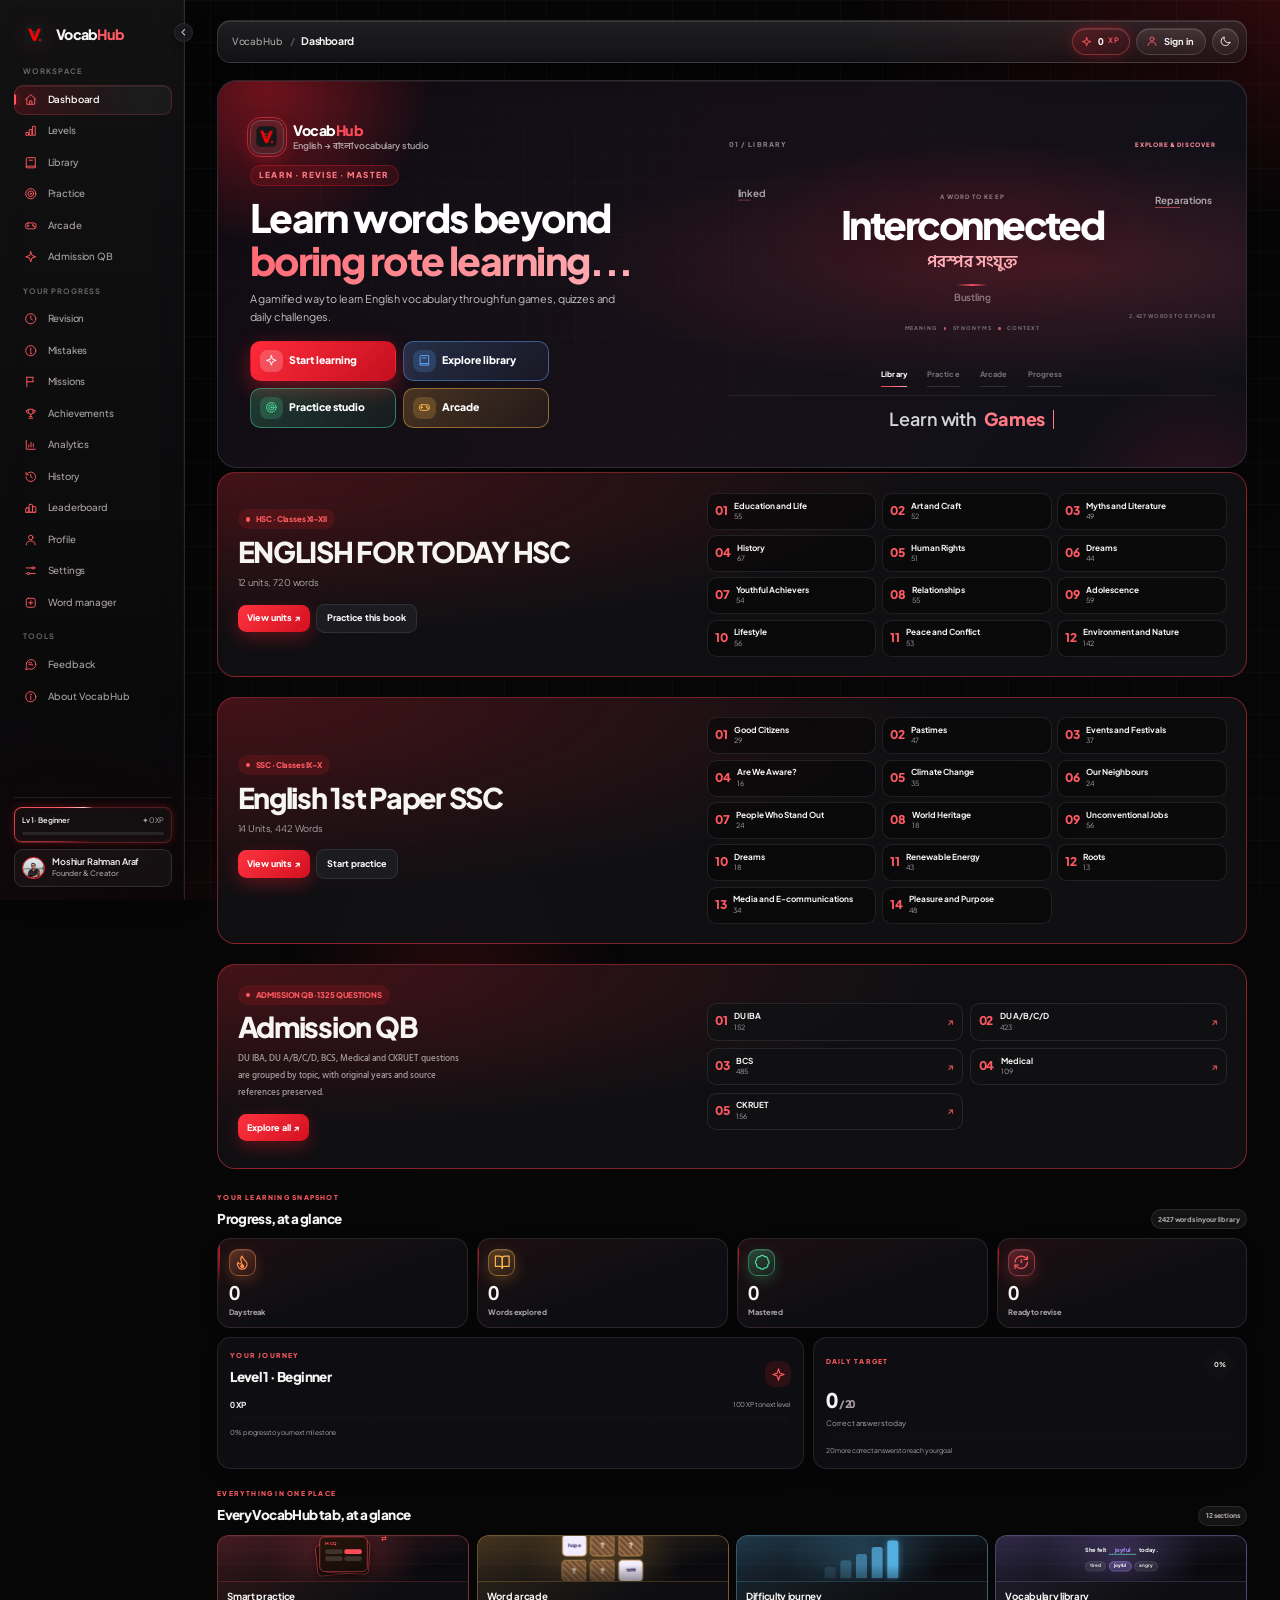
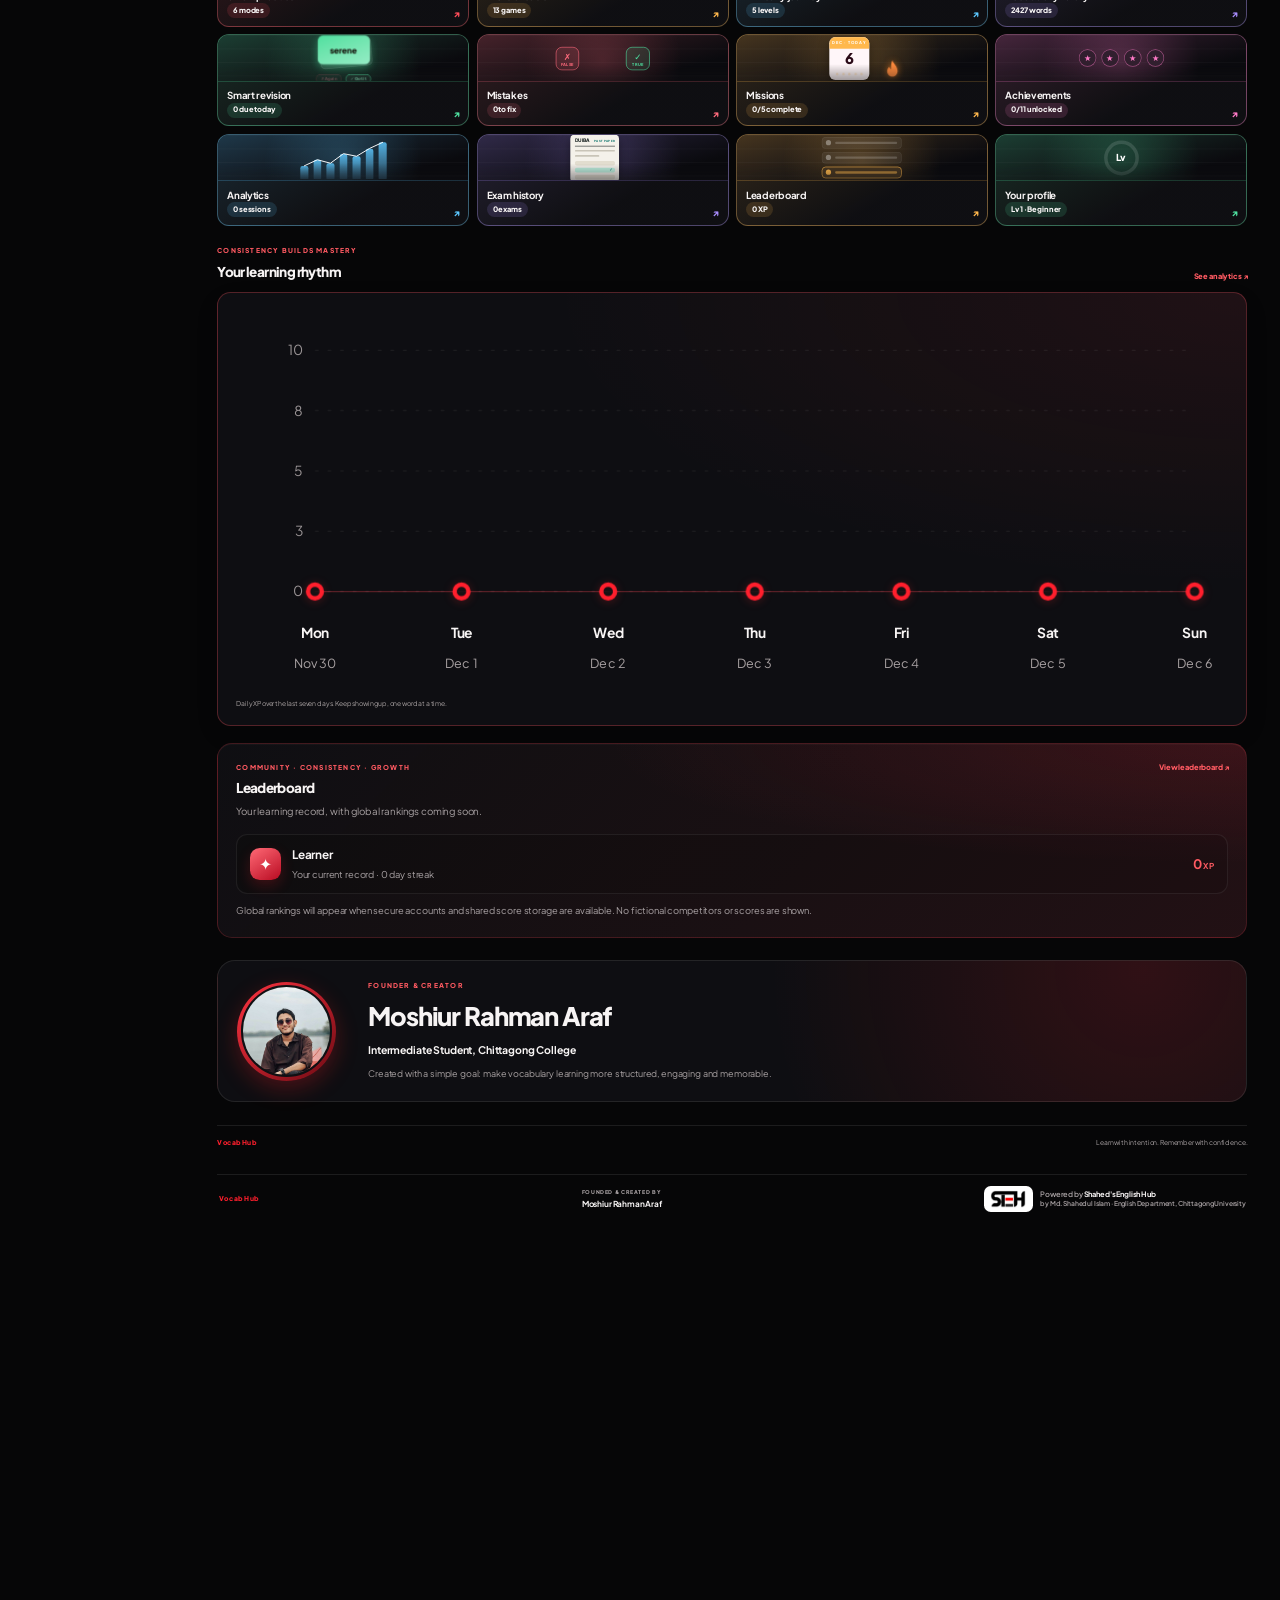
==== commit ad45d824: "Add files via upload" ====
--- a/index.html
+++ b/index.html
@@ -21,7 +21,7 @@
 <link rel="icon" type="image/png" sizes="192x192" href="assets/icons/icon-192.png">
 <link rel="preconnect" href="https://fonts.googleapis.com">
 <link href="https://fonts.googleapis.com/css2?family=Plus+Jakarta+Sans:wght@400;500;600;700;800&family=Hind+Siliguri:wght@400;500;600;700&display=swap" rel="stylesheet">
-<link rel="stylesheet" href="style.css?v=2.97">
+<link rel="stylesheet" href="style.css?v=2.98">
 </head>
 <body>
 <div id="vh-splash" role="presentation">
@@ -65,7 +65,7 @@
 <script src="ckruet-data.js"></script>
 <script src="du-abcd-data.js"></script>
 <script src="bcs-data.js"></script>
-<script src="script.js?v=2.97"></script>
+<script src="script.js?v=2.98"></script>
 <script src="pwa.js"></script>
 </body>
 </html>
--- a/style.css
+++ b/style.css
@@ -4872,3 +4872,13 @@
 .xp-ladder-grid>.xp-lv.xp-done em{color:var(--ok);font-weight:800}
 .xp-ladder-grid>.xp-lv.xp-legend.xp-done:after{right:16px;top:16px}
 @media(max-width:600px){.xp-ladder-grid>.xp-lv.xp-done:after{right:8px;top:8px;width:18px;height:18px;font-size:10px}}
+
+/* v2.98 — Desktop density: Chrome 100% zoom now looks like the 75% zoom layout.
+   Mobile/tablet (<1000px) is untouched. Vertical viewport units are compensated
+   so the sidebar and full-height layers still fill the screen. */
+@media(min-width:1000px){
+  html{zoom:.75}
+  body{min-height:calc(100vh / .75)}
+  #nav{height:calc(100vh / .75)}
+  .word-dialog{max-height:min(calc(90vh / .75),940px)}
+}
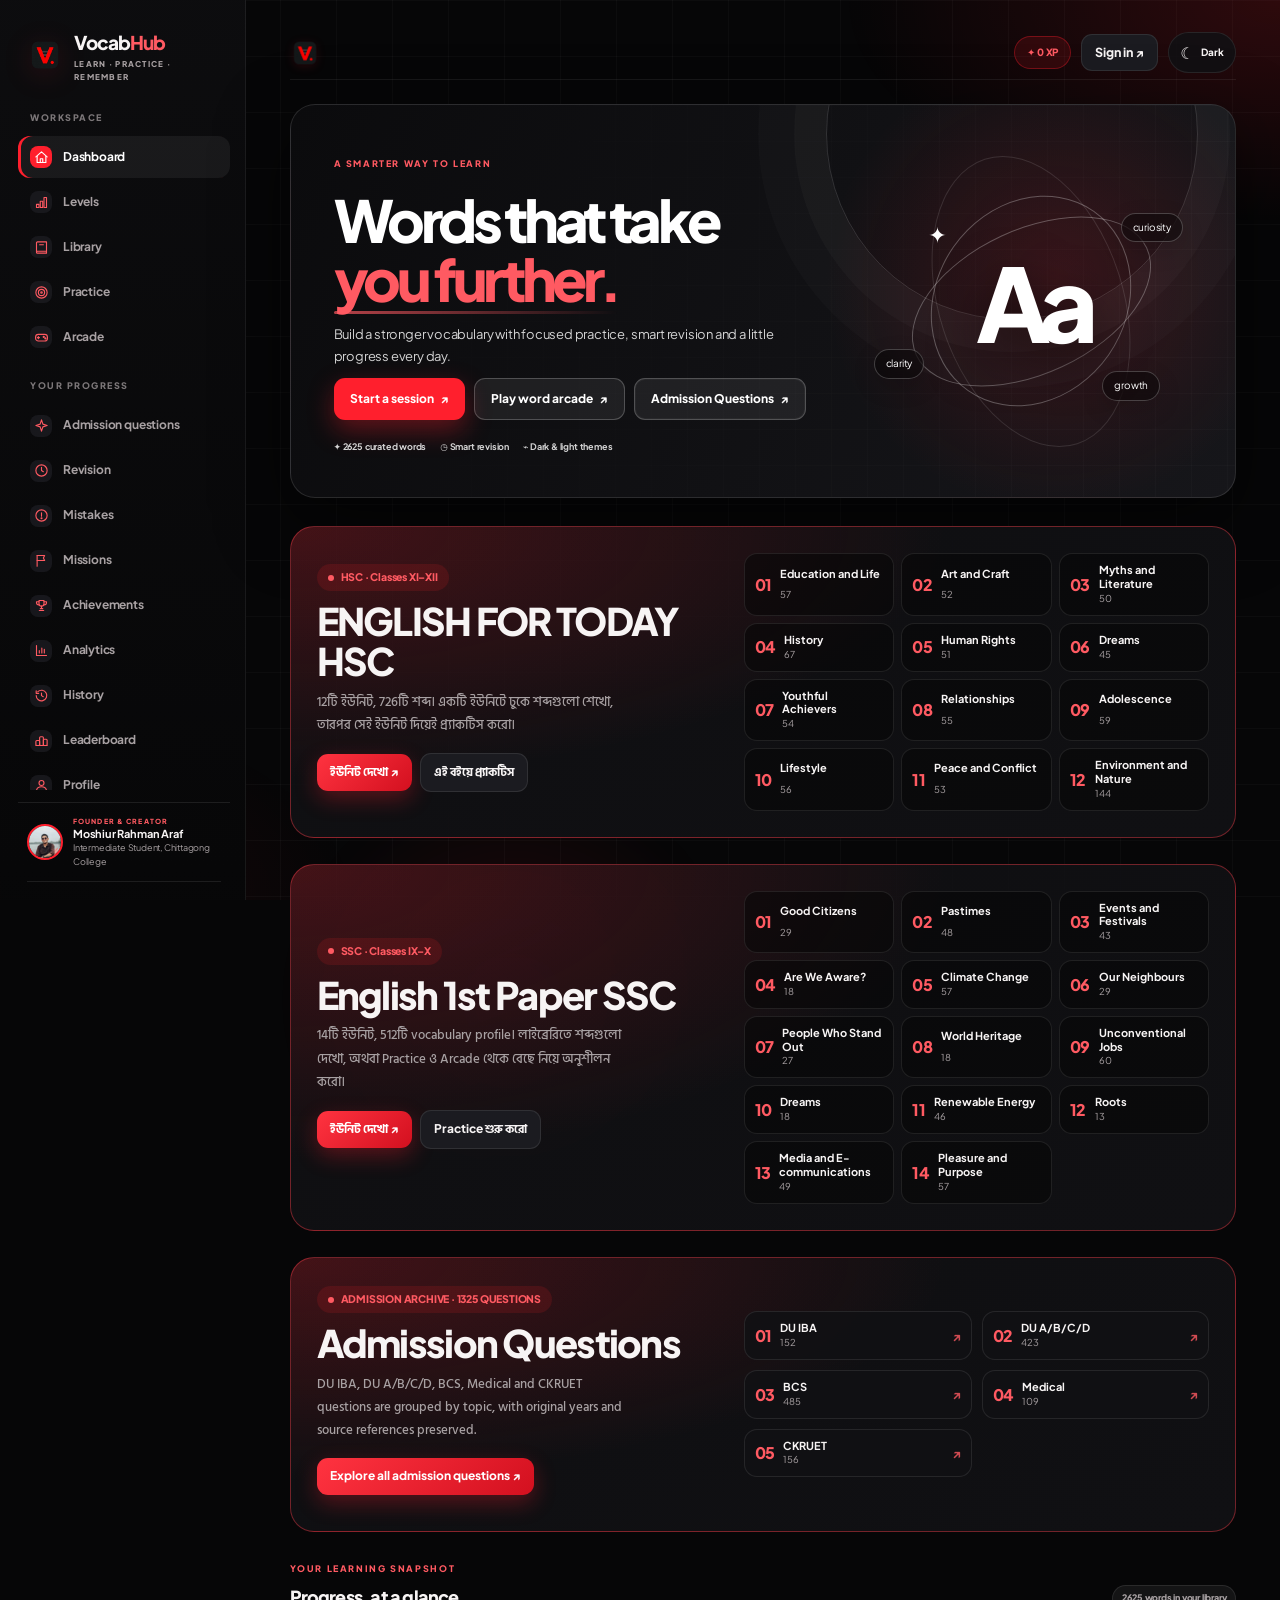
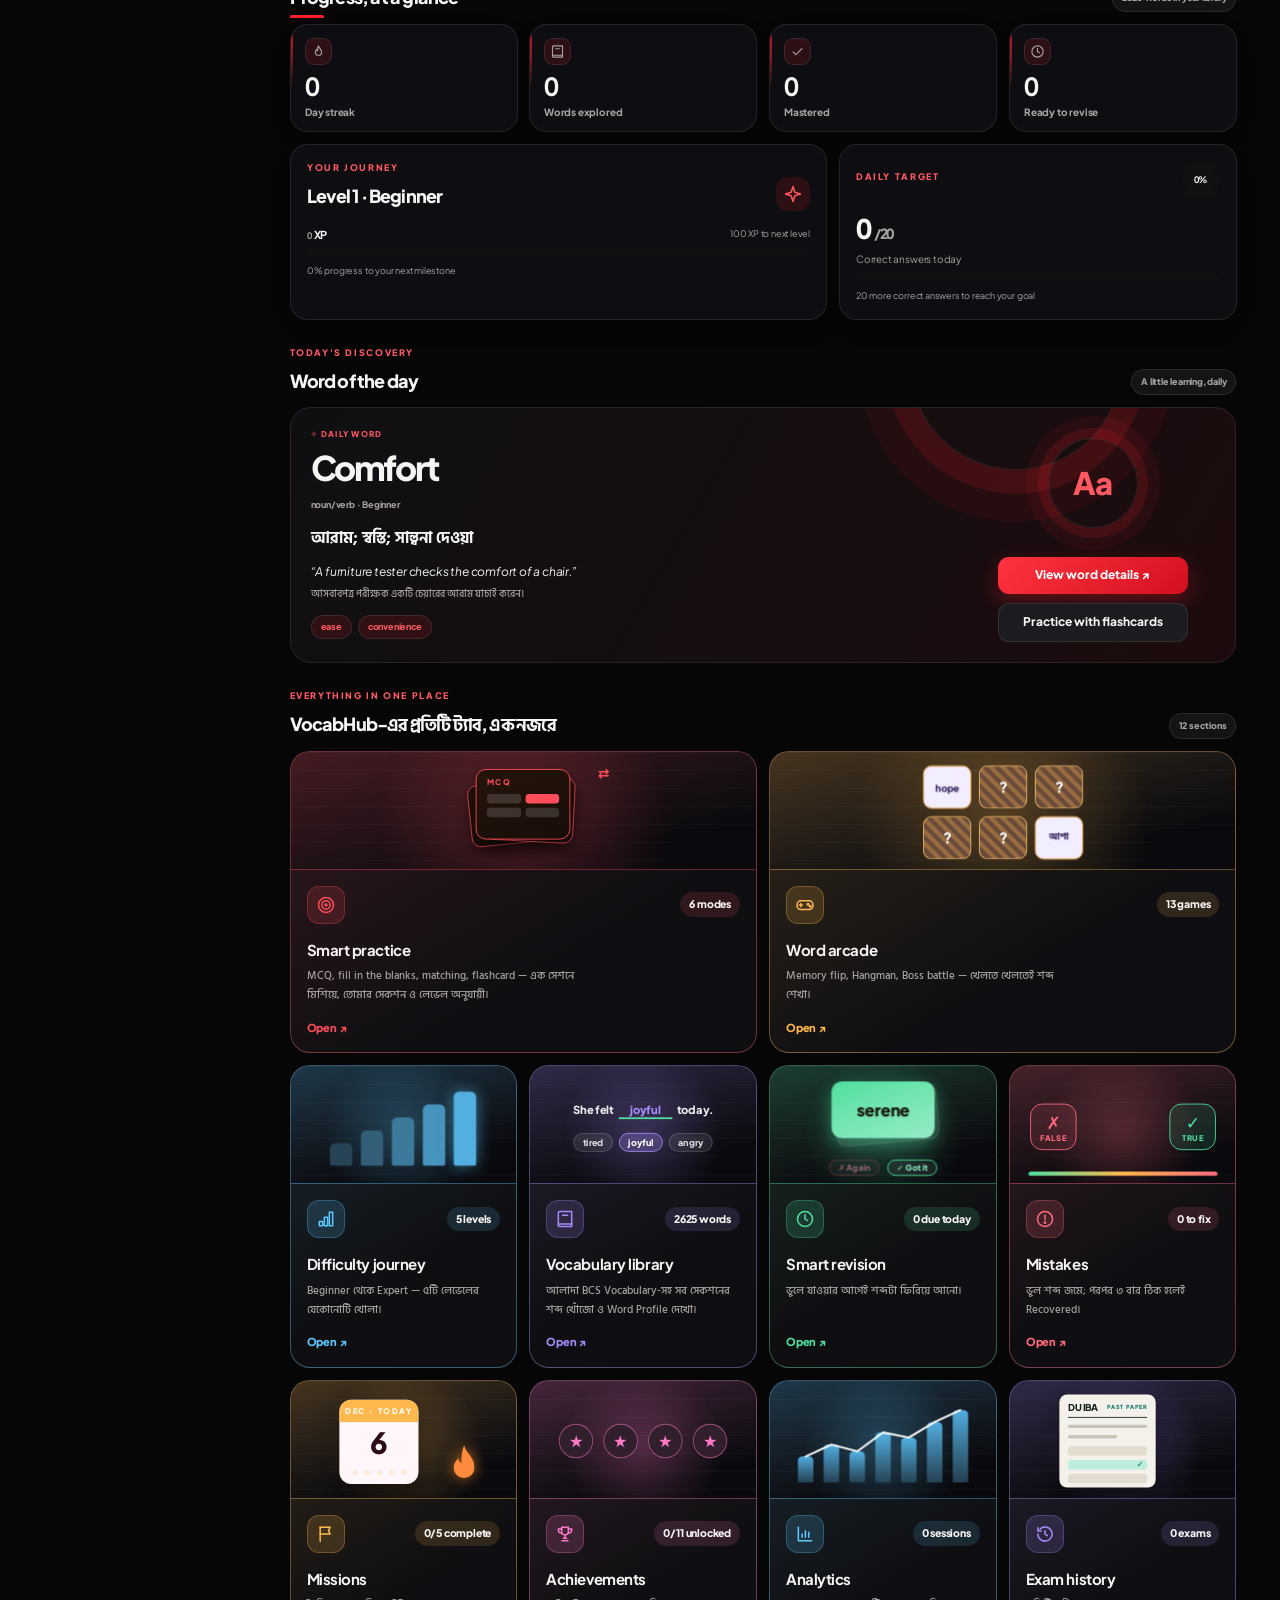
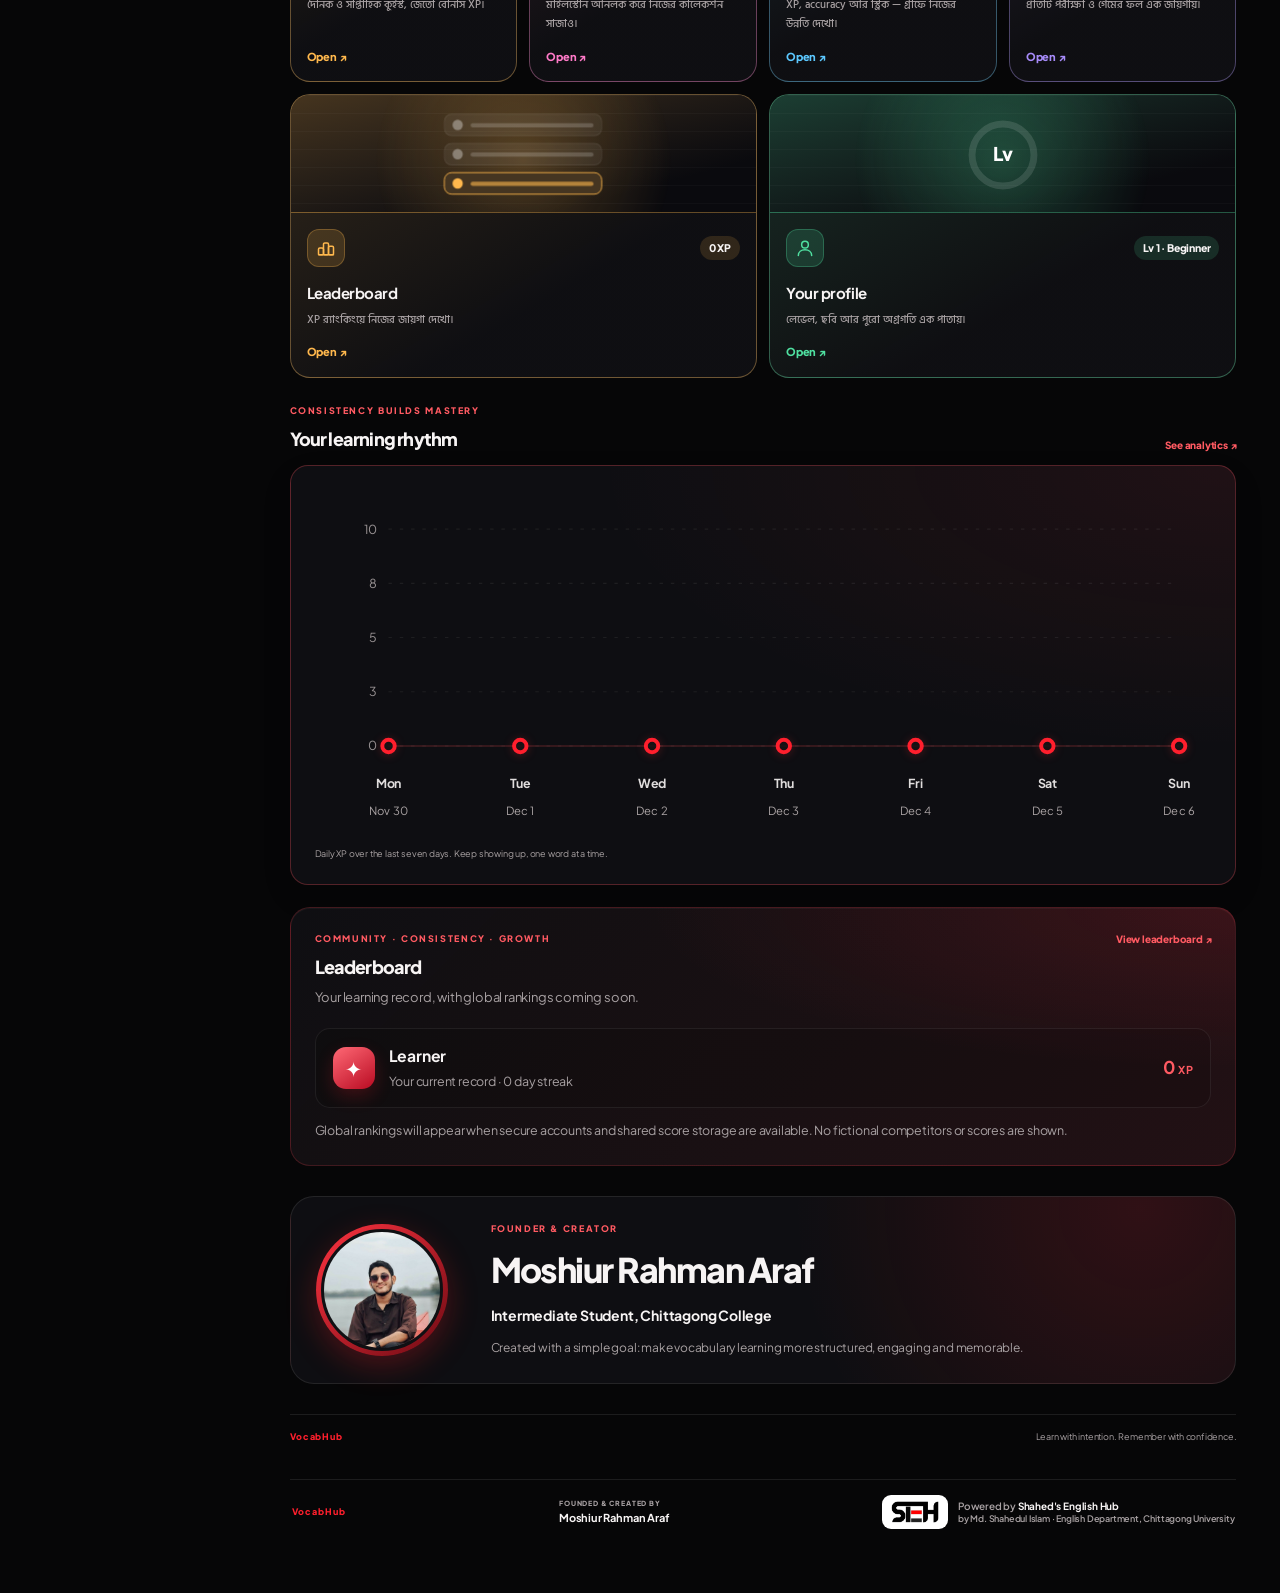
==== commit f4ef6891: "Add files via upload" ====
--- a/index.html
+++ b/index.html
@@ -5,58 +5,16 @@
 <meta name="viewport" content="width=device-width,initial-scale=1,viewport-fit=cover">
 <meta name="author" content="Moshiur Rahman Araf — Founder &amp; Creator, Intermediate Student, Chittagong College">
 <meta name="theme-color" content="#060607">
-<meta name="application-name" content="VocabHub">
-<meta name="mobile-web-app-capable" content="yes">
-<meta name="apple-mobile-web-app-capable" content="yes">
-<meta name="apple-mobile-web-app-title" content="VocabHub">
-<meta name="apple-mobile-web-app-status-bar-style" content="black-translucent">
-<meta name="format-detection" content="telephone=no">
-<script>(function(){var d=new Date().toDateString();try{if(sessionStorage.getItem("vh_intro")||localStorage.getItem("vh_intro_day")===d)return;sessionStorage.setItem("vh_intro","1");localStorage.setItem("vh_intro_day",d)}catch(e){}document.documentElement.classList.add("vh-intro")})();</script>
-<script>try{if(localStorage.getItem("vh_nav_collapsed")==="1")document.documentElement.classList.add("nav-collapsed")}catch(e){}</script>
-<link rel="manifest" href="manifest.webmanifest">
-<meta name="description" content="VocabHub — a gamified English vocabulary studio with fun games, quizzes and daily challenges.">
+<meta name="description" content="VocabHub — a focused English-to-Bengali vocabulary studio with smart practice, daily words and spaced revision.">
 <title>VocabHub — Your Personal Vocabulary Studio</title>
 <link rel="icon" type="image/png" href="assets/icons/favicon.png">
-<link rel="apple-touch-icon" sizes="180x180" href="assets/icons/apple-touch-icon.png">
-<link rel="icon" type="image/png" sizes="192x192" href="assets/icons/icon-192.png">
+<link rel="apple-touch-icon" href="assets/icons/apple-touch-icon.png">
 <link rel="preconnect" href="https://fonts.googleapis.com">
 <link href="https://fonts.googleapis.com/css2?family=Plus+Jakarta+Sans:wght@400;500;600;700;800&family=Hind+Siliguri:wght@400;500;600;700&display=swap" rel="stylesheet">
-<link rel="stylesheet" href="style.css?v=2.98">
+<link rel="stylesheet" href="style.css?v=2.39">
 </head>
 <body>
-<div id="vh-splash" role="presentation">
-<div class="vs-words" aria-hidden="true"></div>
-<div class="vs-glow" aria-hidden="true"></div>
-<div class="vs-core">
-<div class="vs-logo" aria-hidden="true"><svg class="vs-ring" viewBox="0 0 120 120"><circle cx="60" cy="60" r="55"/></svg><img src="assets/logo.png" alt=""></div>
-<div class="vs-name" aria-label="VocabHub"><span style="--i:0">V</span><span style="--i:1">o</span><span style="--i:2">c</span><span style="--i:3">a</span><span style="--i:4">b</span><span class="vs-hub" style="--i:5">H</span><span class="vs-hub" style="--i:6">u</span><span class="vs-hub" style="--i:7">b</span></div>
-<p class="vs-tag">Learn <i>·</i> Revise <i>·</i> Master</p>
-<div class="vs-card" aria-hidden="true"><b class="vs-en"></b><i>→</i><span class="vs-bn"></span></div>
-<p class="vs-by">English → বাংলা vocabulary studio<br><b>by Moshiur Rahman Araf</b></p>
-</div>
-<div class="vs-bar" aria-hidden="true"><i></i></div>
-<button class="vs-skip" type="button">Skip ›</button>
-</div>
-<script>(function(){var el=document.getElementById("vh-splash"),root=document.documentElement;if(!el)return;if(!root.classList.contains("vh-intro")){el.remove();return}
-var reduce=window.matchMedia&&matchMedia("(prefers-reduced-motion: reduce)").matches;
-var W=[["ephemeral","ক্ষণস্থায়ী"],["benevolent","হিতৈষী"],["resilient","সহনশীল"],["eloquent","বাকপটু"],["meticulous","সূক্ষ্মদর্শী"],["candid","স্পষ্টবাদী"],["tenacious","দৃঢ়প্রতিজ্ঞ"],["lucid","সুস্পষ্ট"],["pragmatic","বাস্তববাদী"],["ambiguous","দ্ব্যর্থক"],["diligent","পরিশ্রমী"],["serene","শান্ত"],["vivid","উজ্জ্বল"],["profound","গভীর"]];
-var box=el.querySelector(".vs-words"),n=window.innerWidth<600?9:15,s="",i;
-var wide=window.innerWidth>=700,L,T;
-for(i=0;i<n;i++){
- if(wide){L=i%2?3+(i*7)%20:72+(i*5)%20;T=6+(i*29)%82}
- else{L=3+(i*31)%72;T=i%2?4+(i*11)%12:80+(i*9)%14}
- s+='<span style="left:'+L+'%;top:'+T+'%;--d:'+((i%7)*.45).toFixed(2)+'s;--t:'+(4.2+(i%4)*.7).toFixed(1)+'s">'+W[i%W.length][0]+"</span>"}
-box.innerHTML=s;
-var card=el.querySelector(".vs-card"),en=el.querySelector(".vs-en"),bn=el.querySelector(".vs-bn"),k=0;
-function show(j){card.classList.remove("on");void card.offsetWidth;en.textContent=W[j][0];bn.textContent=W[j][1];card.classList.add("on")}
-show(0);var iv=setInterval(function(){k=(k+1)%3;show(k)},800);
-var done=false,tm;
-function finish(){if(done)return;done=true;clearInterval(iv);clearTimeout(tm);el.classList.add("out");root.classList.remove("vh-intro");setTimeout(function(){if(el.parentNode)el.parentNode.removeChild(el)},800)}
-tm=setTimeout(finish,reduce?1200:2800);
-el.addEventListener("click",finish);
-document.addEventListener("keydown",function(e){if(done)return;if(e.key==="Escape"||e.key==="Enter"||e.key===" ")finish()});
-})();</script>
-<aside id="nav" role="navigation" aria-label="Main"></aside>
+<aside id="nav"></aside>
 <div id="drawer"></div>
 <main id="main"></main>
 <div id="toasts"></div>
@@ -65,7 +23,6 @@
 <script src="ckruet-data.js"></script>
 <script src="du-abcd-data.js"></script>
 <script src="bcs-data.js"></script>
-<script src="script.js?v=2.98"></script>
-<script src="pwa.js"></script>
+<script src="script.js?v=2.39"></script>
 </body>
 </html>
--- a/style.css
+++ b/style.css
@@ -232,7 +232,9 @@
 .mobile-dock a.on .nav-ic{color:#ff5a62}
 .topbar{border-bottom:1px solid rgba(255,255,255,.07)}
 .xp-chip{background:rgba(255,31,45,.12);color:var(--ac2);border:1px solid rgba(255,31,45,.35);box-shadow:none}
-.hero{background:radial-gradient(circle at 84% 50%,rgba(255,31,45,.55),transparent 30%),linear-gradient(120deg,#08080a 0,#0e0e11 68%,#1a0a0d 100%);box-shadow:var(--shadow)}
+.hero,
+ background:radial-gradient(circle at 84% 50%,rgba(255,31,45,.55),transparent 30%),linear-gradient(120deg,#08080a 0,#0e0e11 68%,#1a0a0d 100%);
+ box-shadow:var(--shadow)}
 .hero:before{content:"";position:absolute;right:-6%;top:-10%;bottom:-10%;width:30%;transform:skewX(-14deg);background:linear-gradient(180deg,#ff1f2d,#a50c18);opacity:.9;z-index:-1}
 .hero:after{border-color:rgba(255,255,255,.14);box-shadow:0 0 0 32px rgba(255,255,255,.025),0 0 0 68px rgba(255,255,255,.015)}
 .hero h1,.hero p,.hero-proof{color:#fff}.hero p,.hero-proof{opacity:.82}
@@ -2113,2772 +2115,125 @@
 .xp-pop{top:calc(env(safe-area-inset-top,0px) + 84px)}
 @media(max-width:800px){.xp-pop{top:calc(env(safe-area-inset-top,0px) + 70px)}}
 
-/* ===== Home hero + "Progress at a glance" arcade motion (v2.39) =====
-   Same language as Practice/Arcade: cubic-bezier(.2,.8,.2,1), 45ms stagger, pointer-follow glow (--mx/--my),
-   soft parallax (--px/--py), sheen sweep, press feedback. transform/opacity only; off-screen loops paused;
-   nothing is hidden by CSS alone (hiding is added by JS and always released by a failsafe). */
-@keyframes hmBtnIn{from{opacity:0;transform:translate3d(0,10px,0) scale(.97)}to{opacity:1;transform:none}}
-@keyframes hmChipIn{from{opacity:0;transform:translate3d(0,6px,0)}to{opacity:1;transform:none}}
-@keyframes hmHeroSheen{0%,55%{transform:translateX(-130%) skewX(-18deg)}100%{transform:translateX(420%) skewX(-18deg)}}
-@keyframes hmStatPing{0%{opacity:.6;transform:scale(1)}70%,100%{opacity:0;transform:scale(1.6)}}
-
-/* ---- Hero ---- */
-.hero{--mx:50%;--my:40%;--px:0;--py:0}
-.hero-copy .hero-actions .btn,.hero-copy .hero-proof span{opacity:1}
-.hero-copy.hm-in .hero-actions .btn{animation:hmBtnIn .5s cubic-bezier(.2,.8,.2,1) backwards}
-.hero-copy.hm-in .hero-actions .btn:nth-child(1){animation-delay:.22s}
-.hero-copy.hm-in .hero-actions .btn:nth-child(2){animation-delay:.27s}
-.hero-copy.hm-in .hero-actions .btn:nth-child(3){animation-delay:.32s}
-.hero-copy.hm-in .hero-proof span{animation:hmChipIn .45s cubic-bezier(.2,.8,.2,1) backwards}
-.hero-copy.hm-in .hero-proof span:nth-child(1){animation-delay:.38s}
-.hero-copy.hm-in .hero-proof span:nth-child(2){animation-delay:.43s}
-.hero-copy.hm-in .hero-proof span:nth-child(3){animation-delay:.48s}
-.hero-copy.hm-in{animation:none}
-.hero-actions .btn,.hero-proof span{will-change:auto}
-.hero .hero-art{transform:translate3d(calc(var(--px)*10px),calc(var(--py)*7px),0);transition:transform .25s ease-out}
-.hero .float-word{transition:translate .25s ease-out;translate:calc(var(--px)*-6px) calc(var(--py)*-5px)}
-.hero-glow{position:absolute;inset:0;z-index:-1;pointer-events:none;opacity:0;transition:opacity .3s;border-radius:inherit;background:radial-gradient(320px circle at var(--mx) var(--my),rgba(255,74,86,.22),transparent 62%)}
-.hero-sweep{position:absolute;top:0;bottom:0;left:-40%;width:28%;z-index:0;pointer-events:none;background:linear-gradient(90deg,transparent,rgba(255,255,255,.07),transparent);transform:translateX(-130%) skewX(-18deg);animation:hmHeroSheen 9s ease-in-out 1.4s infinite}
-.hero:not(.in-view) .hero-sweep{animation-play-state:paused}
-.hero-copy,.hero-art{position:relative;z-index:1}
-.hero .hero-actions .btn{transition:transform .18s cubic-bezier(.2,.8,.2,1),border-color .2s,box-shadow .25s,background .2s}
-.hero .hero-actions .btn:active{transform:scale(.96);transition-duration:.08s}
-.hero .hero-actions .btn span{display:inline-block;transition:transform .22s cubic-bezier(.2,.8,.2,1)}
-.hero-proof span{transition:opacity .2s,transform .22s cubic-bezier(.2,.8,.2,1)}
+/* =====================================================================
+   v2.39 — Homepage Hero + "Progress, at a glance" · Practice/Arcade motion language
+   Same tokens as arcIn / hmIn: cubic-bezier(.2,.8,.2,1), 40–70ms stagger, transform/opacity (+ individual
+   translate/scale props) only, pointer glow/tilt on mouse only, loops paused off-screen via .in-view,
+   everything static under prefers-reduced-motion. Hero entrance is CSS-only (animation-fill: backwards),
+   so nothing can be left at opacity:0 if JS/observers are late.
+   ===================================================================== */
+@keyframes hrIn{from{opacity:0;transform:translate3d(0,14px,0) scale(.98)}}
+@keyframes hrArt{from{opacity:0;scale:.72}}
+@keyframes hrPop{from{opacity:0;scale:.6}}
+@keyframes hrSheen{from{translate:-120% 0}to{translate:120% 0}}
+@keyframes glIn{from{opacity:0;transform:perspective(900px) translate3d(0,14px,0) rotateX(0deg) rotateY(0deg) scale(.96)}}
+@keyframes glHead{from{opacity:0;transform:translate3d(-10px,0,0)}}
+@keyframes glPop{from{opacity:0;transform:scale(.4) rotate(-12deg)}}
+@keyframes glBob{0%,100%{translate:0 0}50%{translate:0 -2px}}
+@keyframes glSheen{from{translate:-110% 0}to{translate:110% 0}}
+@keyframes glPing{0%{opacity:.7;transform:scale(.9)}100%{opacity:0;transform:scale(1.55)}}
+
+/* ---------- HERO: staged entrance (eyebrow → headline lines → copy → CTAs → proof; art in depth order) ---------- */
+.hero-copy>.eyebrow{display:inline-block;animation:hrIn .6s cubic-bezier(.2,.8,.2,1) 40ms backwards}
+.hero h1 .hr-l{display:inline-block;animation:hrIn .65s cubic-bezier(.2,.8,.2,1) 110ms backwards}
+.hero h1 em.hr-l{position:relative;animation-delay:180ms}
+.hero h1 em.hr-l:after{content:"";position:absolute;left:0;right:0;bottom:-5px;height:3px;border-radius:3px;background:linear-gradient(90deg,var(--ac2),transparent);opacity:.7;transform-origin:left center;animation:hmFill .8s cubic-bezier(.2,.8,.2,1) .8s backwards}
+.hero-copy>p{animation:hrIn .6s cubic-bezier(.2,.8,.2,1) 260ms backwards}
+.hero-actions>.btn{animation:hrIn .55s cubic-bezier(.2,.8,.2,1) 330ms backwards}
+.hero-actions>.btn:nth-child(2){animation-delay:385ms}
+.hero-actions>.btn:nth-child(3){animation-delay:440ms}
+.hero-proof>span{animation:hrIn .5s cubic-bezier(.2,.8,.2,1) 500ms backwards}
+.hero-proof>span:nth-child(2){animation-delay:550ms}
+.hero-proof>span:nth-child(3){animation-delay:600ms}
+
+/* art: scale/opacity use the individual `scale` property so they stack with the existing rotate/translate loops */
+.hero .orbit{animation:orbitSpin 48s linear infinite,hrArt .9s cubic-bezier(.2,.8,.2,1) 150ms backwards}
+.hero .orbit-b{animation-direction:reverse,normal;animation-delay:0s,230ms}
+.hero .orbit-c{animation-delay:0s,310ms}
+.hero .hero-letter{animation:hmLetter 7s ease-in-out infinite,hrPop .8s cubic-bezier(.2,1.3,.4,1) 300ms backwards}
+.hero .float-word{animation:floatWord 7s ease-in-out infinite,hrArt .7s cubic-bezier(.2,.8,.2,1) 420ms backwards}
+.hero .fw-one{animation-delay:0s,420ms}
+.hero .fw-two{animation-delay:-1.5s,500ms}
+.hero .fw-three{animation-delay:-3s,580ms}
+/* entrance must run even before the off-screen pause class arrives; only the infinite loops stay paused */
+.hero:not(.in-view) :is(.hero-copy>.eyebrow,.hr-l,.hr-l:after,.hero-copy>p,.hero-actions>.btn,.hero-proof>span){animation-play-state:running!important}
+.hero:not(.in-view) :is(.orbit,.hero-letter,.float-word){animation-play-state:paused,running!important}
+
+/* pointer glow + parallax (mouse only; positions set from JS as --gx/--gy/--hpx/--hpy) */
+.hero-glow{position:absolute;left:0;top:0;width:380px;height:380px;margin:-190px 0 0 -190px;border-radius:50%;pointer-events:none;z-index:0;opacity:0;background:radial-gradient(circle,color-mix(in srgb,var(--ac2) 26%,transparent),transparent 62%);translate:var(--gx,0px) var(--gy,0px);transition:opacity .35s}
+.hero.hr-hover .hero-glow{opacity:1}
+.hero-art .orbit,.hero-art .float-word,.hero-art .hero-letter,.hero-art .art-spark{transition:translate .45s cubic-bezier(.2,.8,.2,1)}
+.hero-art .orbit-a{translate:calc(var(--hpx,0)*-6px) calc(var(--hpy,0)*-4px)}
+.hero-art .orbit-b{translate:calc(var(--hpx,0)*5px) calc(var(--hpy,0)*4px)}
+.hero-art .orbit-c{translate:calc(var(--hpx,0)*-3px) calc(var(--hpy,0)*3px)}
+.hero-art .hero-letter{translate:calc(var(--hpx,0)*9px) calc(var(--hpy,0)*6px)}
+.hero-art .fw-one{translate:calc(var(--hpx,0)*12px) calc(var(--hpy,0)*-8px)}
+.hero-art .fw-two{translate:calc(var(--hpx,0)*-10px) calc(var(--hpy,0)*8px)}
+.hero-art .fw-three{translate:calc(var(--hpx,0)*8px) calc(var(--hpy,0)*10px)}
+.hero-art .art-spark{translate:calc(var(--hpx,0)*-14px) calc(var(--hpy,0)*-10px)}
+
+/* CTAs + chips: crisp lift, arrow nudge, primary sheen (hover only on real pointers) */
+.hero .btn.pri{position:relative;overflow:hidden}
+.hero .btn.pri:after{content:"";position:absolute;inset:0;pointer-events:none;background:linear-gradient(100deg,transparent 30%,rgba(255,255,255,.38) 50%,transparent 70%);translate:-120% 0;animation:hrSheen 1.1s cubic-bezier(.2,.8,.2,1) 1.1s backwards;transition:translate .6s cubic-bezier(.2,.8,.2,1)}
+.hero .btn>span{display:inline-block;transition:transform .22s cubic-bezier(.2,.8,.2,1)}
+.hero-proof>span{display:inline-block;transition:transform .22s cubic-bezier(.2,.8,.2,1),color .2s}
 @media(hover:hover){
- .hero:hover .hero-glow{opacity:1}
- .hero .hero-actions .btn:hover{transform:translateY(-2px)}
- .hero .hero-actions .btn.pri:hover{box-shadow:0 14px 34px rgba(255,31,45,.5)}
- .hero .hero-actions .btn:hover span{transform:translate(2px,-2px)}
- .hero-proof span:hover{opacity:1;transform:translateY(-1px)}
-}
-.hero .btn:focus-visible{outline:2px solid #fff;outline-offset:2px}
-
-/* ---- Progress at a glance: stat tiles, level + goal cards ---- */
-.stats-grid>.stat,.dashboard-columns>.card{--mx:50%;--my:30%;position:relative}
-.stats-grid>.stat:before,.level-card:before,.goal-card:before{content:"";position:absolute;inset:0;z-index:0;pointer-events:none;border-radius:inherit;opacity:0;transition:opacity .25s;background:radial-gradient(220px circle at var(--mx) var(--my),color-mix(in srgb,var(--ac) 22%,transparent),transparent 62%)}
-.level-card>*,.goal-card>*{position:relative;z-index:1}
-.stats-grid>.stat:active,.level-card:active,.goal-card:active{transform:scale(.975);transition-duration:.08s}
-.stats-grid>.stat:focus-within,.level-card:focus-within,.goal-card:focus-within{outline:2px solid var(--ac2);outline-offset:2px}
-.stat .stat-icon{position:relative}
-.stat .stat-icon:after{content:"";position:absolute;inset:-1px;border-radius:inherit;border:1px solid var(--ac2);opacity:0;pointer-events:none}
-.stat.hm-in .stat-icon:after{animation:hmStatPing .9s cubic-bezier(.2,.8,.2,1) calc(.25s + var(--n,0)*45ms) 1 backwards}
-.level-card .bar,.goal-card .bar{position:relative;overflow:hidden}
-.level-card.hm-in .bar>i,.goal-card.hm-in .bar>i{animation-duration:.95s;animation-delay:.25s}
-.level-card .bar>i:after,.goal-card .bar>i:after{content:"";position:absolute;top:0;bottom:0;right:0;width:36px;background:linear-gradient(90deg,transparent,rgba(255,255,255,.35));opacity:0}
-.level-card .bar>i,.goal-card .bar>i{position:relative}
-.level-card.hm-in .bar>i:after,.goal-card.hm-in .bar>i:after{animation:hmBarGlint 1s ease-out .9s 1 both}
-@keyframes hmBarGlint{0%{opacity:0}30%{opacity:1}100%{opacity:0}}
-.level-card.hm-in .level-meta strong,.goal-card.hm-in h2{animation:hmChipIn .5s cubic-bezier(.2,.8,.2,1) .2s backwards}
-.section-head.hm-in .soft-pill{animation:hmChipIn .5s cubic-bezier(.2,.8,.2,1) .18s backwards}
-.section-head.hm-in .eyebrow{animation:hmChipIn .45s cubic-bezier(.2,.8,.2,1) backwards}
+ .hero-actions .btn:hover{transform:translateY(-2px);box-shadow:0 12px 28px rgba(255,31,45,.28)}
+ .hero .btn.pri:hover:after{translate:120% 0}
+ .hero .btn:hover>span{transform:translate(2px,-2px)}
+ .hero-proof>span:hover{transform:translateY(-1px);color:#fff}
+}
+
+/* ---------- PROGRESS AT A GLANCE ---------- */
+/* heading cascade: eyebrow → title → pill, accent underline draws on */
+.glance-head.hm-rv.hm-in{animation:none}
+.glance-head.hm-in>div>.eyebrow{animation:glHead .55s cubic-bezier(.2,.8,.2,1) 50ms backwards}
+.glance-head.hm-in>div>h2{animation:glHead .55s cubic-bezier(.2,.8,.2,1) 130ms backwards}
+.glance-head.hm-in>.soft-pill{animation:glHead .55s cubic-bezier(.2,.8,.2,1) 220ms backwards}
+.glance-head h2{position:relative;display:inline-block}
+.glance-head h2:after{content:"";position:absolute;left:0;bottom:-6px;width:34px;height:3px;border-radius:3px;background:var(--ac);transform-origin:left center}
+.glance-head.hm-in h2:after{animation:hmFill .7s cubic-bezier(.2,.8,.2,1) .35s backwards}
+
+/* stat + level + goal cards: Arcade-style entrance, tilt/spotlight on pointer, lift + press feedback */
+.glance-grid .stat,.glance-cols>.card{--rx:0deg;--ry:0deg;--ty:0px;--sc:1;--mx:50%;--my:40%;isolation:isolate;position:relative;transform:perspective(900px) translate3d(0,var(--ty),0) rotateX(var(--rx)) rotateY(var(--ry)) scale(var(--sc));transition:transform .18s ease-out,border-color .22s,box-shadow .25s,background .22s;-webkit-tap-highlight-color:transparent}
+.glance-grid>.hm-rv.hm-in,.glance-cols>.hm-rv.hm-in{animation:glIn .5s cubic-bezier(.2,.8,.2,1) backwards;animation-delay:calc(var(--n,0)*40ms)}
+.glance-grid .stat:before,.glance-cols>.card:before{content:"";position:absolute;inset:0;z-index:-1;pointer-events:none;border-radius:inherit;opacity:0;transition:opacity .25s;background:radial-gradient(200px circle at var(--mx) var(--my),color-mix(in srgb,var(--ac) 20%,transparent),transparent 62%)}
+.glance-grid .stat:active,.glance-cols>.card:active{--sc:.975;transition-duration:.08s}
 @media(hover:hover){
- .stats-grid>.stat:hover:before,.level-card:hover:before,.goal-card:hover:before{opacity:1}
- .stats-grid>.stat:hover,.level-card:hover,.goal-card:hover{transform:translateY(-3px);border-color:var(--ac2);box-shadow:0 0 0 1px color-mix(in srgb,var(--ac2) 60%,transparent),0 14px 34px color-mix(in srgb,var(--ac) 24%,transparent)}
- .stats-grid>.stat:hover b{transform:scale(1.04)}
- .level-card:hover .level-mark,.goal-card:hover .goal-ring{transform:scale(1.08)}
-}
-.stats-grid>.stat b{display:inline-block;transform-origin:left center;transition:transform .22s cubic-bezier(.2,.8,.2,1)}
-.level-mark,.goal-ring{transition:transform .25s cubic-bezier(.2,.8,.2,1)}
-.stats-grid>.stat.hm-rv:not(.hm-in) *,.level-card.hm-rv:not(.hm-in) *:after,.goal-card.hm-rv:not(.hm-in) *:after{animation-play-state:paused}
-
+ .glance-grid .stat:hover,.glance-cols>.card:hover{--ty:-3px;border-color:color-mix(in srgb,var(--ac) 42%,var(--bd));box-shadow:0 14px 34px color-mix(in srgb,var(--ac) 14%,transparent)}
+ .glance-grid .stat:hover:before,.glance-cols>.card:hover:before{opacity:1}
+ .glance-grid .stat:hover .stat-icon{transform:translateY(-2px) rotate(-6deg) scale(1.1)}
+}
+/* stat icons pop in after their card, then idle with a tiny bob (paused off-screen) */
+.glance-grid .stat.hm-in .stat-icon{animation:glPop .6s cubic-bezier(.2,1.4,.4,1) calc(var(--n,0)*40ms + 180ms) backwards,glBob 4.6s ease-in-out calc(var(--n,0)*350ms + 1.1s) infinite}
+.glance-grid:not(.in-view) .stat-icon{animation-play-state:paused!important}
+.glance-grid .stat b,.glance-cols .level-meta strong,.glance-cols .goal-card h2,.glance-cols .goal-ring b{font-variant-numeric:tabular-nums}
+
+/* progress bars: fill (existing hmFill) then one soft sheen pass */
+.glance-cols .bar>i{position:relative;display:block}
+.glance-cols .hm-in .bar>i:after{content:"";position:absolute;inset:0;background:linear-gradient(100deg,transparent 30%,rgba(255,255,255,.5) 50%,transparent 70%);translate:-110% 0;animation:glSheen 1.2s cubic-bezier(.2,.8,.2,1) .95s backwards}
+/* goal complete: ring pings gently while on screen */
+.goal-ring.is-done:after{content:"";position:absolute;inset:-3px;border-radius:50%;border:2px solid var(--ac2);opacity:0;pointer-events:none;animation:glPing 2.4s ease-out 1.2s infinite}
+.glance-cols:not(.in-view) .goal-ring.is-done:after{animation-play-state:paused!important}
+
+/* ---------- small screens ---------- */
+@media(max-width:560px){
+ .hero h1 em.hr-l:after{bottom:-3px}
+ .glance-head h2:after{bottom:-4px}
+}
+
+/* ---------- reduced motion: everything resolved & static, nothing hidden ---------- */
 @media(prefers-reduced-motion:reduce){
- .hero-copy.hm-in .hero-actions .btn,.hero-copy.hm-in .hero-proof span,.stat.hm-in .stat-icon:after,
- .level-card.hm-in .bar>i:after,.goal-card.hm-in .bar>i:after,.level-card.hm-in .level-meta strong,.goal-card.hm-in h2,
- .section-head.hm-in .soft-pill,.section-head.hm-in .eyebrow{animation:none!important}
- .hero-sweep,.hero-glow{display:none!important}
- .hero .hero-art,.hero .float-word{transform:none!important;translate:none!important;transition:none!important}
- .hero .hero-actions .btn,.hero .hero-actions .btn span,.hero-proof span,.stat b,.level-mark,.goal-ring,.stats-grid>.stat:before,.level-card:before,.goal-card:before{transition:none!important}
- .stats-grid>.stat:hover,.level-card:hover,.goal-card:hover,.stats-grid>.stat:active,.level-card:active,.goal-card:active,
- .hero .hero-actions .btn:hover,.hero .hero-actions .btn:active,.hero-proof span:hover,.stats-grid>.stat:hover b,.level-card:hover .level-mark,.goal-card:hover .goal-ring{transform:none!important}
-}
-
-/* ===== Home premium finish (v2.39b) — headline line-reveal, gradient shimmer, magnetic CTAs, richer progress cards ===== */
-@keyframes hmLine{from{transform:translate3d(0,108%,0)}to{transform:none}}
-@keyframes hmGradShift{0%,100%{background-position:0% 50%}50%{background-position:100% 50%}}
-@keyframes hmGrowY{from{transform:scaleY(0)}to{transform:scaleY(1)}}
-@keyframes hmDonePing{0%{opacity:.55;transform:scale(1)}80%,100%{opacity:0;transform:scale(1.35)}}
-.hero h1 .hl{display:block;overflow:hidden;padding-bottom:.1em;margin-bottom:-.1em}
-.hero h1 .hl>span{display:inline-block}
-.hero h1.hm-in .hl>span{animation:hmLine .85s cubic-bezier(.2,.8,.2,1) backwards}
-.hero h1.hm-in .hl:nth-child(1)>span{animation-delay:.05s}
-.hero h1.hm-in .hl:nth-child(2)>span{animation-delay:.14s}
-.hero h1.hm-in{animation:none}
-.hero h1 em{display:inline-block;padding-right:.04em}
-@supports((-webkit-background-clip:text) or (background-clip:text)){
- .hero h1 em{background:linear-gradient(100deg,var(--ac2) 15%,#fff 45%,var(--ac2) 75%);background-size:240% 100%;-webkit-background-clip:text;background-clip:text;-webkit-text-fill-color:transparent;color:transparent;animation:hmGradShift 7s ease-in-out 1s infinite}
- .hero:not(.in-view) h1 em{animation-play-state:paused}
-}
-.hero .eyebrow{position:relative;display:inline-flex;align-items:center;gap:9px}
-.hero .eyebrow:before{content:"";width:22px;height:1px;background:currentColor;opacity:.7;transform-origin:left center}
-.hero-copy.hm-in .eyebrow:before{animation:hmFill .7s cubic-bezier(.2,.8,.2,1) .1s backwards}
-.hero .hero-actions .btn{translate:var(--tx,0px) var(--ty,0px)}
-.hero .hero-actions .btn.pri{position:relative;overflow:hidden}
-.hero .hero-actions .btn.pri:before{content:"";position:absolute;top:0;bottom:0;left:-40%;width:30%;pointer-events:none;background:linear-gradient(90deg,transparent,rgba(255,255,255,.35),transparent);transform:translateX(-120%) skewX(-18deg);transition:transform .7s cubic-bezier(.2,.8,.2,1)}
-@media(hover:hover){.hero .hero-actions .btn.pri:hover:before{transform:translateX(520%) skewX(-18deg)}}
-.hero-proof span{padding:5px 10px;border:1px solid rgba(255,255,255,.14);border-radius:99px;background:rgba(255,255,255,.05);backdrop-filter:blur(4px)}
-.hero-proof{gap:8px}
-
-.stat b,.level-meta strong,.goal-card h2{font-variant-numeric:tabular-nums}
-.stats-grid>.stat.hm-in:after{transform-origin:top;animation:hmGrowY .7s cubic-bezier(.2,.8,.2,1) calc(.15s + var(--n,0)*45ms) backwards}
-.stats-grid>.stat{background-image:linear-gradient(160deg,color-mix(in srgb,var(--ac) 7%,transparent),transparent 55%)}
-.level-card .bar:after,.goal-card .bar:after{content:"";position:absolute;inset:0;pointer-events:none;background:repeating-linear-gradient(90deg,transparent 0 calc(25% - 1px),rgba(0,0,0,.32) calc(25% - 1px) 25%)}
-.goal-ring{position:relative}
-.goal-done .goal-ring:after{content:"";position:absolute;inset:-2px;border-radius:50%;border:2px solid var(--ac2);pointer-events:none;animation:hmDonePing 2.4s ease-out 1.2s infinite}
-.goal-card:not(.hm-in) .goal-ring:after{animation-play-state:paused}
-@media(prefers-reduced-motion:reduce){
- .hero h1.hm-in .hl>span,.hero-copy.hm-in .eyebrow:before,.stats-grid>.stat.hm-in:after{animation:none!important}
- .hero h1 em{animation:none!important;background-position:30% 50%}
- .goal-done .goal-ring:after{animation:none!important;opacity:0}
- .hero .hero-actions .btn{translate:none!important}
- .hero .hero-actions .btn.pri:before{display:none}
-}
-
-/* ===== Mistakes · premium arcade learning snapshot (v2.40) =====
-   Scoped to .mist-tile / .mist-rate (Mistakes page). Same shell as Arcade (.arc-stage): themed stage art, pointer glow,
-   lift + colored border, sheen, press feedback. transform/opacity (+stroke-dashoffset for the check ring) only; paused off-screen. */
-@keyframes mstSweep{to{transform:rotate(360deg)}}
-@keyframes mstBlip{0%,100%{opacity:.25;transform:scale(.7)}50%{opacity:1;transform:scale(1.25)}}
-@keyframes mstRing{0%{stroke-dashoffset:164}45%,85%{stroke-dashoffset:0}100%{stroke-dashoffset:164}}
-@keyframes mstCheck{0%,35%{stroke-dashoffset:40}60%,85%{stroke-dashoffset:0}100%{stroke-dashoffset:40}}
-@keyframes mstStamp{0%,8%{opacity:0;transform:scale(2.2) rotate(-12deg)}18%{opacity:1;transform:scale(1) rotate(0)}78%{opacity:1;transform:scale(1)}92%,100%{opacity:0;transform:scale(.9)}}
-@keyframes mstLine{0%,10%{transform:scaleX(0)}40%,85%{transform:scaleX(1)}100%{transform:scaleX(0)}}
-@keyframes mstSpark{0%,40%{opacity:0;transform:scale(.3)}60%{opacity:1;transform:scale(1.2)}100%{opacity:0;transform:scale(.6) translateY(-8px)}}
-@keyframes mstRateFill{from{transform:scaleX(0)}to{transform:scaleX(1)}}
-@keyframes mstGlint{0%,55%{transform:translateX(-120%) skewX(-18deg)}100%{transform:translateX(480%) skewX(-18deg)}}
-
-.mist-tiles{gap:14px}
-.mist-tile{--gc:#ff5a62;--mx:50%;--my:30%;padding:0!important;min-height:0;overflow:hidden;position:relative;isolation:isolate;align-items:stretch;
- border-color:color-mix(in srgb,var(--gc) 26%,var(--bd));border-radius:18px;
- transition:transform .22s cubic-bezier(.2,.8,.2,1),border-color .22s,box-shadow .25s}
-.mist-tile.mt-fix{--gc:#ff5a62}.mist-tile.mt-rec{--gc:#3ddc97}.mist-tile.mt-wrg{--gc:#ffb84d}.mist-tile.mt-exm{--gc:#8a96ff}
-.mist-tile:after{display:none}
-.mist-tile:before{content:"";position:absolute;inset:0;z-index:2;pointer-events:none;border-radius:inherit;opacity:0;transition:opacity .25s;
- background:radial-gradient(220px circle at var(--mx) var(--my),color-mix(in srgb,var(--gc) 20%,transparent),transparent 62%)}
-.mist-tile .mst-stage{height:92px;border-radius:0}
-.mst-tag{position:absolute;top:9px;left:10px;z-index:3;font-size:8px;font-weight:850;letter-spacing:.14em;color:var(--gc);background:color-mix(in srgb,var(--gc) 14%,transparent);border:1px solid color-mix(in srgb,var(--gc) 38%,transparent);padding:3px 7px;border-radius:99px}
-.mst-art{position:relative;width:120px;height:80px;color:#fff}
-.mst-art i,.mst-art s,.mst-art u,.mst-art em{font-style:normal;text-decoration:none;font-weight:800;display:block}
-.mst-body{position:relative;z-index:1;display:flex;flex-direction:column;align-items:flex-start;padding:11px 14px 13px}
-.mst-body .stat-icon{position:absolute;top:-17px;right:12px;margin:0;background:color-mix(in srgb,var(--gc) 18%,#0b0b10);border-color:color-mix(in srgb,var(--gc) 45%,transparent);color:var(--gc);z-index:4}
-.mst-body b{font-size:27px;font-variant-numeric:tabular-nums;margin:0 0 3px}
-.mist-tile .stat-label{color:var(--tx2)}
-.mist-tile .arc-stage:after{transition:transform .8s ease}
-
-/* art: Words to fix — radar lock */
-.mt-fix .r{position:absolute;left:50%;top:50%;border:1px solid color-mix(in srgb,var(--gc) 55%,transparent);border-radius:50%;transform:translate(-50%,-50%)}
-.mt-fix .r1{width:30px;height:30px}.mt-fix .r2{width:54px;height:54px;opacity:.7}.mt-fix .r3{width:78px;height:78px;opacity:.4}
-.mt-fix .sw{position:absolute;left:50%;top:50%;width:39px;height:39px;margin:-39px 0 0 -1px;transform-origin:1px 39px;background:linear-gradient(115deg,color-mix(in srgb,var(--gc) 65%,transparent),transparent 55%);clip-path:polygon(0 100%,0 0,100% 0);animation:mstSweep 3.2s linear infinite}
-.mt-fix .dt{position:absolute;width:6px;height:6px;border-radius:50%;background:var(--gc);box-shadow:0 0 8px var(--gc);animation:mstBlip 2.4s ease-in-out infinite}
-.mt-fix .d1{left:34%;top:30%}.mt-fix .d2{left:64%;top:58%;animation-delay:.8s}.mt-fix .d3{left:46%;top:70%;animation-delay:1.5s}
-.mt-fix .ch{position:absolute;background:color-mix(in srgb,var(--gc) 50%,transparent)}.mt-fix .ch.h{left:0;right:0;top:50%;height:1px}.mt-fix .ch.v{top:0;bottom:0;left:50%;width:1px}
-/* art: Recovered — check ring */
-.mt-rec svg{width:100%;height:100%;overflow:visible}
-.mt-rec circle{fill:none;stroke-width:5}.mt-rec .t{stroke:rgba(255,255,255,.12)}
-.mt-rec .p{stroke:var(--gc);stroke-linecap:round;stroke-dasharray:164;stroke-dashoffset:164;transform:rotate(-90deg);transform-origin:60px 40px;animation:mstRing 4.6s cubic-bezier(.2,.8,.2,1) infinite}
-.mt-rec .ck{fill:none;stroke:#fff;stroke-width:5;stroke-linecap:round;stroke-linejoin:round;stroke-dasharray:40;stroke-dashoffset:40;animation:mstCheck 4.6s cubic-bezier(.2,.8,.2,1) infinite}
-.mt-rec .sp{position:absolute;color:var(--gc);font-size:10px;opacity:0;animation:mstSpark 4.6s ease-out infinite}.mt-rec .s1{left:12%;top:18%}.mt-rec .s2{right:10%;bottom:16%;animation-delay:.3s}
-/* art: Wrong answers — stamped ✕ tally */
-.mt-wrg .x{position:absolute;top:22px;font-size:20px;color:var(--gc);text-shadow:0 0 12px color-mix(in srgb,var(--gc) 70%,transparent);opacity:0;animation:mstStamp 4.4s cubic-bezier(.2,.8,.2,1) infinite}
-.mt-wrg .x1{left:8px}.mt-wrg .x2{left:36px;animation-delay:.35s}.mt-wrg .x3{left:64px;animation-delay:.7s}.mt-wrg .x4{left:92px;animation-delay:1.05s}
-.mt-wrg .ln{position:absolute;left:4px;right:4px;bottom:14px;height:2px;border-radius:2px;background:linear-gradient(90deg,var(--gc),transparent);transform-origin:left;animation:mstLine 4.4s cubic-bezier(.2,.8,.2,1) infinite}
-/* art: Mistake exams — sheet + stamp */
-.mt-exm .sh{position:absolute;left:50%;top:50%;width:62px;height:70px;margin:-35px 0 0 -31px;border-radius:7px;background:rgba(255,255,255,.08);border:1px solid color-mix(in srgb,var(--gc) 50%,transparent);padding:9px 8px;transform:rotate(-4deg)}
-.mt-exm .sh i{height:3px;border-radius:3px;background:rgba(255,255,255,.4);margin-bottom:7px;transform-origin:left;animation:mstLine 4.4s cubic-bezier(.2,.8,.2,1) infinite}
-.mt-exm .l2{width:80%;animation-delay:.2s!important}.mt-exm .l3{width:62%;animation-delay:.4s!important}.mt-exm .l4{width:72%;animation-delay:.6s!important}
-.mt-exm .st{position:absolute;right:-12px;bottom:-8px;width:26px;height:26px;border-radius:50%;display:grid;place-items:center;font-size:14px;color:#0b0b10;background:var(--gc);box-shadow:0 0 14px var(--gc);opacity:0;animation:mstStamp 4.4s cubic-bezier(.2,.8,.2,1) .9s infinite}
-
-/* interaction */
-.mist-tile:active{transform:scale(.975);transition-duration:.08s}
-@media(hover:hover){
- .mist-tile:hover{transform:translateY(-3px);border-color:var(--gc);box-shadow:0 0 0 1px var(--gc),0 16px 36px color-mix(in srgb,var(--gc) 30%,transparent),0 0 28px color-mix(in srgb,var(--gc) 18%,transparent)}
- .mist-tile:hover:before{opacity:1}
- .mist-tile:hover .arc-stage:after{transform:translateX(260%) skewX(-18deg)}
- .mist-tile:hover .mst-art{transform:scale(1.06)}
- .mist-tile:hover .stat-icon{transform:scale(1.1)}
-}
-.mst-art{transition:transform .25s cubic-bezier(.2,.8,.2,1)}
-.mist-tile:focus-within{outline:2px solid var(--gc);outline-offset:2px}
-.mist-tile:not(.in-view) *,.mist-tile:not(.in-view) *:before,.mist-tile:not(.in-view) *:after{animation-play-state:paused!important}
-
-/* recovery rate strip */
-.mist-rate{--rate:0%;position:relative;overflow:hidden;margin:14px 0 4px;padding:14px 16px 13px;border-radius:16px;border-color:color-mix(in srgb,var(--ok) 28%,var(--bd));
- animation:mistIn .5s cubic-bezier(.2,.8,.2,1) .25s both;transition:transform .22s cubic-bezier(.2,.8,.2,1),border-color .22s,box-shadow .25s}
-.mr-top{display:flex;align-items:baseline;justify-content:space-between;margin-bottom:9px}
-.mr-top .eyebrow{margin:0;color:var(--ok)}.mr-top strong{font-size:20px;letter-spacing:-.05em;font-variant-numeric:tabular-nums}
-.mr-bar{position:relative;height:9px;border-radius:99px;overflow:hidden;background:color-mix(in srgb,var(--tx) 9%,transparent)}
-.mr-bar i{position:absolute;inset:0;width:var(--rate);border-radius:inherit;background:linear-gradient(90deg,#1fa874,var(--ok) 70%,#b8ffe0);box-shadow:0 0 14px color-mix(in srgb,var(--ok) 55%,transparent);transform-origin:left center;animation:mstRateFill 1.1s cubic-bezier(.2,.8,.2,1) .45s backwards}
-.mr-bar i:after{content:"";position:absolute;top:0;bottom:0;width:28px;background:linear-gradient(90deg,transparent,rgba(255,255,255,.55),transparent);transform:translateX(-120%) skewX(-18deg);animation:mstGlint 4.5s ease-in-out 1.6s infinite}
-.mist-rate .micro{margin:8px 0 0}
-.mist-rate:not(.in-view) *{animation-play-state:paused!important}
-@media(hover:hover){.mist-rate:hover{transform:translateY(-2px);border-color:var(--ok);box-shadow:0 12px 30px color-mix(in srgb,var(--ok) 20%,transparent)}}
-@media(max-width:520px){.mist-tile .mst-stage{height:80px}.mst-art{transform:scale(.9)}.mst-body b{font-size:24px}}
-:root[data-t=paper] .mst-tag{background:color-mix(in srgb,var(--gc) 22%,#fff)}
-
-@media(prefers-reduced-motion:reduce){
- .mist-tile *,.mist-tile *:before,.mist-tile *:after,.mist-rate,.mr-bar i,.mr-bar i:after{animation:none!important;transition:none!important}
- .mist-tile:hover,.mist-tile:active,.mist-rate:hover,.mist-tile:hover .mst-art,.mist-tile:hover .stat-icon{transform:none!important}
- .mist-tile .arc-stage:after{display:none}
- .mt-fix .sw{display:none}.mt-fix .dt{opacity:1}
- .mt-rec .p{stroke-dashoffset:0}.mt-rec .ck{stroke-dashoffset:0}.mt-rec .sp{display:none}
- .mt-wrg .x{opacity:1}.mt-exm .st{opacity:1}
-}
-
-/* ===== v2.41 · Navigation polish (calmer, consistent, accessible) ===== */
-#nav a:focus-visible,#nav button:focus-visible{outline:2px solid var(--ac2);outline-offset:2px}
-.mobile-menu-trigger:focus-visible,.mobile-menu-close:focus-visible{outline:2px solid var(--ac2);outline-offset:2px}
-@media(min-width:801px){
- #nav .side-brand{padding:2px 10px 22px}
- #nav .side-brand:after{opacity:.5}
- #nav .nav-group{margin:0 0 18px}
- #nav .nav-group>small{font-size:10px;letter-spacing:.12em;opacity:.5;padding:0 12px 6px}
- #nav .nav-group a{min-height:40px;padding:8px 12px;margin:2px 0;gap:12px;font-size:13px;font-weight:500;border-radius:10px;transition:background-color .14s ease,color .14s ease;transform:none}
- #nav .nav-group a:hover{transform:none;background:rgba(255,255,255,.05);color:var(--tx)}
- #nav .nav-ic{width:24px;height:24px;background:transparent;border-radius:0}
- #nav .nav-ic .ic{width:18px;height:18px;stroke-width:1.75}
- #nav .nav-group a.on{background:rgba(255,255,255,.07);box-shadow:none;color:var(--tx);font-weight:600}
- #nav .nav-group a.on .nav-ic{background:transparent;color:var(--red);box-shadow:none}
- :root[data-t=paper] #nav .nav-group a:hover{background:rgba(0,0,0,.04)}
- :root[data-t=paper] #nav .nav-group a.on{background:rgba(0,0,0,.06)}
- #nav .sidebar-footer{gap:10px;padding:12px 4px 0;margin-top:8px}
- .side-level{display:block;text-decoration:none;color:var(--tx);padding:9px 10px;border:1px solid var(--bd);border-radius:10px;background:rgba(255,255,255,.03);transition:background-color .14s ease}
- .side-level:hover{background:rgba(255,255,255,.06)}
- :root[data-t=paper] .side-level{background:rgba(0,0,0,.03)}
- .side-level-row{display:flex;justify-content:space-between;align-items:center;gap:8px;font-size:11px;margin-bottom:7px}
- .side-level-row b{font-weight:600;white-space:nowrap;overflow:hidden;text-overflow:ellipsis}
- .side-level-row span{color:var(--tx2);font-size:10px;white-space:nowrap}
- .side-level-bar{display:block;height:4px;border-radius:99px;background:var(--bd);overflow:hidden}
- .side-level-bar i{display:block;height:100%;border-radius:inherit;background:var(--red)}
- #nav .creator-side{padding:0 2px 0;border:0;gap:9px}
- #nav .creator-side-img{width:30px;height:30px;border-width:1px}
- #nav .creator-side b{font-size:12px;font-weight:600}
- #nav .creator-side small{font-size:10px;letter-spacing:0;font-weight:500;color:var(--tx2)}
-}
-@media(max-width:800px){
- .mobile-menu-trigger{width:40px;height:40px;min-height:40px;padding:0;justify-content:center}
- #nav{backdrop-filter:blur(16px);-webkit-backdrop-filter:blur(16px);border-top:1px solid var(--bd)}
- #nav .mobile-dock a,#nav .mobile-dock button{position:relative;font-size:10px;font-weight:500;gap:2px;background:transparent}
- #nav .mobile-dock a.on{background:transparent;color:var(--tx);font-weight:600}
- #nav .mobile-dock a.on .nav-ic{color:var(--red)}
- #nav .mobile-dock a.on:after{content:"";position:absolute;bottom:2px;left:50%;width:16px;height:2px;margin-left:-8px;border-radius:2px;background:var(--red)}
- #nav .mobile-dock .nav-ic{width:24px;height:24px}
- #nav .mobile-dock .nav-ic .ic{width:22px;height:22px;stroke-width:1.75}
- .mobile-more a.on{background:rgba(255,255,255,.07);border-color:transparent;color:var(--tx)}
- :root[data-t=paper] .mobile-more a.on{background:rgba(0,0,0,.06)}
- .mobile-more a.on .nav-ic{color:var(--red)}
-}
-@media(prefers-reduced-motion:reduce){#nav a,.side-level{transition:none}}
-
-/* ===== v2.42 · Layout & responsive fixes ===== */
-
-/* 1 · Hero badges: always one row on phones */
-@media(max-width:560px){
- .hero-proof{flex-wrap:nowrap;gap:5px;max-width:none;margin-top:14px;font-size:clamp(7px,calc((100vw - 76px)/34),10px)}
- .hero-proof span,.hero-proof span:nth-child(2){display:inline-flex;align-items:center;gap:3px;flex:0 0 auto;min-width:0;padding:4px 7px;line-height:1.2;white-space:nowrap}
-}
-@media(max-width:420px){.hero-proof{margin-right:-28px}}
-
-/* 3 · Word of the day: sleek action buttons */
-@media(max-width:800px){
- .word-spot-side .btn{flex:0 0 auto;height:38px;min-height:38px;padding:0 14px;font-size:11px;font-weight:700;line-height:1;border-radius:10px;white-space:nowrap}
-}
-@media(max-width:560px){
- .word-spot-side{flex-direction:row;flex-wrap:wrap;justify-content:flex-start;align-items:center;gap:8px}
- .word-spot-side .btn{flex:1 1 auto;width:auto;max-width:none;padding:0 12px}
-}
-
-/* 4 · Mistakes exam: side-by-side selects, menus never clipped */
-.mistake-exam-card:has(.dd.open){overflow:visible;z-index:80}
-.mistake-exam-card:has(.dd.open):before{display:none}
-.mistake-setup-grid .dd-menu{z-index:90}
-@media(max-width:600px){
- .mistake-setup-grid{grid-template-columns:repeat(2,minmax(0,1fr));gap:8px;width:100%;flex:1 1 100%;margin:8px 0 10px}
- .mistake-setup-grid .field-label{font-size:9.5px;margin:0 0 5px}
- .mistake-setup-grid .dd-btn{min-height:40px;padding:6px 9px;gap:6px;border-radius:11px}
- .mistake-setup-grid .dd-lab{min-width:0}
- .mistake-setup-grid .dd-lab b{font-size:11.5px;white-space:nowrap;overflow:hidden;text-overflow:ellipsis}
- .mistake-setup-grid .dd-cur small{font-size:9.5px;white-space:nowrap;overflow:hidden;text-overflow:ellipsis}
- .mistake-setup-grid .dd-chev{width:22px;height:22px;border-radius:7px}
- .mistake-setup-grid .dd-menu{left:0;right:auto;width:max(100%,min(270px,calc(100vw - 56px)))}
- .mistake-setup-grid .field:nth-child(2) .dd-menu{left:auto;right:0}
-}
-
-/* ===== v2.43 · Progress at a glance — animated premium icons ===== */
-.snap-stats .snap-streak{--c:#ff8a4c}
-.snap-stats .snap-explored{--c:#ffb84d}
-.snap-stats .snap-mastered{--c:#4fe0a0}
-.snap-stats .snap-revise{--c:#ff5a62}
-.snap-stats .stat-icon{width:36px;height:36px;margin-bottom:10px;border-radius:12px;color:var(--c);overflow:visible;
- background:linear-gradient(145deg,color-mix(in srgb,var(--c) 28%,transparent),color-mix(in srgb,var(--c) 8%,transparent));
- border:1px solid color-mix(in srgb,var(--c) 42%,transparent);
- box-shadow:0 0 0 0 transparent,0 6px 18px color-mix(in srgb,var(--c) 22%,transparent),inset 0 1px 0 rgba(255,255,255,.14);
- animation:snGlow 3.6s ease-in-out infinite}
-.snap-stats .stat-icon:after{border-color:var(--c)}
-.snap-stats .stat-icon .ic{width:22px;height:22px;stroke-width:1.7;overflow:visible}
-.snap-stats .sn-ic *{transform-box:fill-box}
-
-/* streak: flickering flame + rising embers */
-.sn-fl{transform-origin:50% 100%;animation:snFlame 1.9s ease-in-out infinite}
-.sn-core{transform-origin:50% 100%;animation:snCore 1.3s ease-in-out infinite}
-.sn-sp{opacity:0;animation:snSpark 2.4s ease-out infinite}
-.sn-sp2{animation-delay:1.1s}
-@keyframes snFlame{0%,100%{transform:scale(1,1) skewX(0)}30%{transform:scale(.97,1.06) skewX(-2deg)}60%{transform:scale(1.02,.97) skewX(2deg)}}
-@keyframes snCore{0%,100%{opacity:.85;transform:scale(1)}50%{opacity:.45;transform:scale(.86)}}
-@keyframes snSpark{0%{opacity:0;transform:translateY(3px)}25%{opacity:.9}100%{opacity:0;transform:translateY(-6px)}}
-
-/* explored: page turn */
-.sn-pg{transform-box:view-box!important;transform-origin:12px 12px;opacity:0;animation:snPage 3.8s cubic-bezier(.5,.1,.3,1) infinite}
-@keyframes snPage{0%{opacity:0;transform:scaleX(1)}8%{opacity:.5}48%{opacity:.5;transform:scaleX(-1)}58%{opacity:0;transform:scaleX(-1)}100%{opacity:0;transform:scaleX(1)}}
-.sn-book{animation:snBob 3.8s ease-in-out infinite}
-@keyframes snBob{0%,100%{transform:translateY(0)}50%{transform:translateY(-1px)}}
-
-/* mastered: badge breathes, check redraws */
-.sn-bd{transform-origin:50% 50%;animation:snBadge 3.2s ease-in-out infinite}
-.sn-ck{stroke-dasharray:1;stroke-dashoffset:1;animation:snCheck 3.2s ease-in-out infinite}
-@keyframes snBadge{0%,100%{transform:scale(1) rotate(0)}50%{transform:scale(1.06) rotate(3deg)}}
-@keyframes snCheck{0%,12%{stroke-dashoffset:1}40%,88%{stroke-dashoffset:0}100%{stroke-dashoffset:1}}
-
-/* revise: ring turns, hand ticks */
-.sn-rot{transform-origin:50% 50%;animation:snTurn 4.8s cubic-bezier(.6,0,.3,1) infinite}
-.sn-hand{transform-box:view-box!important;transform-origin:12px 12px;animation:snTick 6s steps(12) infinite}
-@keyframes snTurn{0%,20%{transform:rotate(0)}70%,100%{transform:rotate(360deg)}}
-@keyframes snTick{to{transform:rotate(360deg)}}
-
-@keyframes snGlow{0%,100%{box-shadow:0 0 0 0 transparent,0 6px 18px color-mix(in srgb,var(--c) 18%,transparent),inset 0 1px 0 rgba(255,255,255,.14)}50%{box-shadow:0 0 0 0 transparent,0 8px 26px color-mix(in srgb,var(--c) 38%,transparent),inset 0 1px 0 rgba(255,255,255,.2)}}
-
-/* start only once the card is revealed; speed up on hover */
-.snap-stats .stat:not(.hm-in) .stat-icon,.snap-stats .stat:not(.hm-in) .sn-ic *{animation-play-state:paused}
-.snap-stats .stat:hover .sn-fl{animation-duration:.9s}
-.snap-stats .stat:hover .sn-rot{animation-duration:2.4s}
-.snap-stats .stat:hover .sn-bd{animation-duration:1.6s}
-@media(max-width:420px){
- .snap-stats .stat-icon{width:32px;height:32px;margin-bottom:8px;border-radius:11px}
- .snap-stats .stat-icon .ic{width:20px;height:20px}
-}
-@media(prefers-reduced-motion:reduce){
- .snap-stats .stat-icon,.snap-stats .sn-ic *{animation:none!important}
- .sn-ck{stroke-dashoffset:0}.sn-pg,.sn-sp{opacity:0}
-}
-
-/* ===== v2.44 · Analytics animated metric icons + Mistakes exam banner ===== */
-.an-stat .stat-icon{width:38px;height:38px;margin-bottom:10px;border-radius:13px;color:var(--c);overflow:visible;
- background:linear-gradient(145deg,color-mix(in srgb,var(--c) 28%,transparent),color-mix(in srgb,var(--c) 8%,transparent));
- border:1px solid color-mix(in srgb,var(--c) 42%,transparent);
- box-shadow:0 6px 18px color-mix(in srgb,var(--c) 22%,transparent),inset 0 1px 0 rgba(255,255,255,.14);
- animation:anIcon .55s cubic-bezier(.2,.8,.2,1) .25s both,snGlow 3.6s ease-in-out .9s infinite}
-.an-stat .stat-icon:after{border-color:var(--c)}
-.an-stat .stat-icon .ic{width:23px;height:23px;stroke-width:1.7;overflow:visible}
-.an-ic *{transform-box:fill-box;transform-origin:50% 50%}
-.analytics-hero-mark .an-ic{width:30px;height:30px;overflow:visible;color:var(--ac2)}
-@keyframes aiPulse{0%,100%{opacity:1}50%{opacity:.45}}
-@keyframes aiSpin{to{transform:rotate(360deg)}}
-@keyframes aiDraw{0%,10%{stroke-dashoffset:1}45%,85%{stroke-dashoffset:0}100%{stroke-dashoffset:1}}
-@keyframes aiBar{0%,100%{transform:scaleY(.35)}45%,70%{transform:scaleY(1)}}
-.an-ic .ai-draw,.an-ic .ai-line{stroke-dasharray:1;stroke-dashoffset:1;animation:aiDraw 3.2s ease-in-out infinite}
-/* sessions: clock hand sweeps */
-.ai-hand{transform-box:view-box!important;transform-origin:12px 12px;animation:aiSpin 6s linear infinite}
-.ai-sess .ai-pulse,.ai-corr .ai-pulse{animation:aiPulse 3.2s ease-in-out infinite}
-/* accuracy: bullseye */
-.ai-ring{animation:aiRing 2.4s ease-in-out infinite}.ai-dot{animation:aiDot 2.4s ease-in-out infinite}
-@keyframes aiRing{0%,100%{transform:scale(1);opacity:1}50%{transform:scale(.7);opacity:.55}}
-@keyframes aiDot{0%,100%{transform:scale(1)}50%{transform:scale(1.55)}}
-/* stopwatch */
-.ai-hand2{transform-box:view-box!important;transform-origin:12px 13.5px;animation:aiSpin 4s steps(24) infinite}
-/* pencil writing */
-.ai-pen{transform-origin:20% 90%;animation:aiPen 2.4s ease-in-out infinite}
-@keyframes aiPen{0%,100%{transform:translate(-1px,0) rotate(-3deg)}50%{transform:translate(2px,1px) rotate(4deg)}}
-/* books */
-.ai-bk{animation:aiBk 3s ease-in-out infinite}
-@keyframes aiBk{0%,100%{transform:translateY(0)}50%{transform:translateY(-2px)}}
-.ai-tilt{transform-origin:0% 100%;animation:aiTilt 3s ease-in-out infinite}
-@keyframes aiTilt{0%,100%{transform:rotate(0)}50%{transform:rotate(-10deg)}}
-/* calendar dots */
-.ai-d1,.ai-d2,.ai-d3{animation:aiBlink 2.4s ease-in-out infinite}.ai-d2{animation-delay:.3s}.ai-d3{animation-delay:.6s}
-@keyframes aiBlink{0%,100%{opacity:.25;transform:scale(.8)}40%{opacity:1;transform:scale(1.25)}}
-/* medal */
-.ai-medal{animation:aiSwing 3.4s ease-in-out infinite;transform-origin:50% 0}
-@keyframes aiSwing{0%,100%{transform:rotate(-4deg)}50%{transform:rotate(4deg)}}
-.ai-star{animation:aiStar 2.6s ease-in-out infinite}
-@keyframes aiStar{0%,100%{transform:scale(1) rotate(0)}50%{transform:scale(1.35) rotate(36deg)}}
-/* bars */
-.ai-b1,.ai-b2,.ai-b3,.ai-b4{transform-origin:50% 100%;animation:aiBar 2.8s ease-in-out infinite}
-.ai-b2{animation-delay:.2s}.ai-b3{animation-delay:.4s}.ai-b4{animation-delay:.6s}
-/* week dots */
-.ai-p1,.ai-p2,.ai-p3,.ai-p4,.ai-p5,.ai-p6,.ai-p7{animation:aiBlink 2.8s ease-in-out infinite}
-.ai-p2{animation-delay:.15s}.ai-p3{animation-delay:.3s}.ai-p4{animation-delay:.45s}.ai-p5{animation-delay:.6s}.ai-p6{animation-delay:.75s}.ai-p7{animation-delay:.9s}
-/* trophy */
-.ai-cup{animation:aiBob 2.8s ease-in-out infinite}
-@keyframes aiBob{0%,100%{transform:translateY(0)}50%{transform:translateY(-1px)}}
-.ai-shine{animation:aiShine 2.8s ease-in-out infinite}
-@keyframes aiShine{0%,100%{opacity:0;transform:translateX(0)}30%{opacity:.9}70%{opacity:.9;transform:translateX(4px)}}
-.ai-sp{animation:aiSp 2.2s ease-in-out infinite}
-@keyframes aiSp{0%,100%{opacity:0;transform:scale(.4) rotate(0)}50%{opacity:1;transform:scale(1) rotate(45deg)}}
-/* bolt */
-.ai-bolt{animation:aiBolt 1.8s ease-in-out infinite}
-@keyframes aiBolt{0%,100%{transform:scale(1);opacity:1}45%{transform:scale(1.14) rotate(-4deg)}55%{opacity:.6}70%{transform:scale(.96)}}
-/* revision */
-.ai-spin{animation:aiSpin 5s cubic-bezier(.6,0,.3,1) infinite}
-.an-stat:hover .ai-hand,.an-stat:hover .ai-hand2{animation-duration:1.4s}
-.an-stat:hover .ai-spin{animation-duration:1.8s}
-.an-stat:hover .ai-b1,.an-stat:hover .ai-b2,.an-stat:hover .ai-b3,.an-stat:hover .ai-bolt{animation-duration:1.2s}
-
-/* ---- Practice · mistakes exam banner ---- */
-.mist-banner-v2{--mc:#ff6b7d;display:grid!important;grid-template-columns:auto 1fr auto;align-items:center;gap:16px!important;padding:18px 20px!important;border-radius:18px;
- background:radial-gradient(120% 140% at 0% 0%,color-mix(in srgb,var(--mc) 22%,var(--card)),var(--card) 62%);
- border:1px solid color-mix(in srgb,var(--mc) 48%,var(--bd))!important;box-shadow:0 0 0 1px color-mix(in srgb,var(--mc) 14%,transparent),0 12px 32px color-mix(in srgb,var(--mc) 16%,transparent);animation:mbGlow 3.4s ease-in-out infinite}
-@keyframes mbGlow{0%,100%{box-shadow:0 0 0 1px color-mix(in srgb,var(--mc) 14%,transparent),0 10px 26px color-mix(in srgb,var(--mc) 12%,transparent)}50%{box-shadow:0 0 0 1px color-mix(in srgb,var(--mc) 32%,transparent),0 14px 38px color-mix(in srgb,var(--mc) 26%,transparent)}}
-.mist-banner-v2 .mb-ic{width:54px;height:54px;border-radius:16px;display:grid;place-items:center;color:var(--mc);background:linear-gradient(145deg,color-mix(in srgb,var(--mc) 30%,transparent),color-mix(in srgb,var(--mc) 8%,transparent));border:1px solid color-mix(in srgb,var(--mc) 50%,transparent)}
-.mist-banner-v2 .mb-ic svg{width:32px;height:32px;overflow:visible;stroke-width:1.7}
-.mb-svg *{transform-box:fill-box;transform-origin:50% 50%}
-.mb-spin{transform-box:view-box!important;transform-origin:12px 12px;animation:aiSpin 5s linear infinite}
-.mb-orb{animation:aiPulse 2.4s ease-in-out infinite}
-.mb-ex,.mb-exd{animation:mbEx 1.6s ease-in-out infinite}
-@keyframes mbEx{0%,100%{transform:scale(1)}50%{transform:scale(1.25)}}
-.mist-banner-v2 .mb-copy{min-width:0;display:flex;flex-direction:column;gap:4px}
-.mist-banner-v2 .mb-eyebrow{font-size:12px;font-weight:800;letter-spacing:.02em;color:var(--mc)}
-.mist-banner-v2 .mb-copy b{font-size:18px;line-height:1.3;letter-spacing:-.01em}
-.mist-banner-v2 .mb-copy small{font-size:13px;line-height:1.65;opacity:.85;max-width:60ch}
-.mb-chips{display:flex;flex-wrap:wrap;gap:6px;margin-top:5px}
-.mb-chips i{font-style:normal;font-size:11.5px;font-weight:700;padding:4px 10px;border-radius:99px;color:var(--mc);background:color-mix(in srgb,var(--mc) 14%,transparent);border:1px solid color-mix(in srgb,var(--mc) 34%,transparent)}
-.mb-cta{white-space:nowrap;font-weight:800;font-size:13.5px;padding:11px 16px;border-radius:13px;color:#fff;background:linear-gradient(135deg,var(--mc),color-mix(in srgb,var(--mc) 62%,#7a1030));box-shadow:0 8px 20px color-mix(in srgb,var(--mc) 32%,transparent);display:inline-flex;gap:6px;align-items:center;transition:transform .2s}
-.mb-cta em{font-style:normal;display:inline-block;animation:mbNudge 1.6s ease-in-out infinite}
-@keyframes mbNudge{0%,100%{transform:translate(0,0)}50%{transform:translate(2px,-2px)}}
-@media(hover:hover){.mist-banner-v2:hover .mb-cta{transform:translateX(3px)}}
-.mist-banner-v2.is-clear{--mc:#4fe0a0;animation:none;grid-template-columns:auto 1fr}
-@media(max-width:640px){.mist-banner-v2{grid-template-columns:auto 1fr;padding:15px!important;gap:12px!important}.mb-cta{grid-column:1/-1;justify-content:center}.mist-banner-v2 .mb-ic{width:46px;height:46px}.mist-banner-v2 .mb-copy b{font-size:16px}.an-stat .stat-icon{width:34px;height:34px}}
-@media(prefers-reduced-motion:reduce){
- .an-stat .stat-icon,.an-ic *,.mist-banner-v2,.mb-svg *,.mb-cta em{animation:none!important}
- .an-ic .ai-draw,.an-ic .ai-line{stroke-dashoffset:0}.ai-shine,.ai-sp{opacity:0}
-}
-
-
-/* ===== v2.45 · compact difficulty cards + XP level roadmap + one-line banner subtitle ===== */
-.level-journey-grid{grid-template-columns:repeat(auto-fill,minmax(205px,1fr));gap:10px}
-.level-journey-card{padding:13px 14px;border-radius:15px}
-.level-journey-card .level-number{font-size:19px}
-.level-journey-card .level-difficulty{font-size:8.5px;padding:4px 8px}
-.level-journey-card h2{font-size:16px;margin:6px 0 3px}
-.level-journey-card>p{font-size:10.5px;min-height:0;line-height:1.5;margin:0}
-.level-journey-card .level-count-row{margin-top:9px}.level-journey-card .level-count-row b{font-size:17px}
-.level-journey-card .level-card-actions{margin-top:10px;gap:6px}
-.level-journey-card .level-card-actions .btn{font-size:9.5px;padding:7px 10px;min-height:0}
-.xp-ladder{margin-top:8px}
-.xp-ladder-grid{display:grid;grid-template-columns:repeat(auto-fill,minmax(180px,1fr));gap:10px}
-.xp-lv{position:relative;display:flex;flex-direction:column;gap:3px;padding:12px 14px;border:1px solid var(--bd);border-radius:15px;background:var(--card);min-width:0}
-.xp-lv-n{font-size:10px;font-weight:850;letter-spacing:.1em;color:var(--ac2)}
-.xp-lv b{font-size:15px}.xp-lv small{font-size:11px;color:var(--tx2)}
-.xp-lv em{font-style:normal;font-size:10.5px;color:var(--tx2);margin-top:4px}
-.xp-lv .bar{margin-top:6px}
-.xp-done{opacity:.8}.xp-done em{color:#4fe0a0;font-weight:700}
-.xp-next{opacity:.7}
-.xp-now{border-color:var(--ac2);background:linear-gradient(145deg,var(--card),color-mix(in srgb,var(--ac) 14%,var(--card)));box-shadow:0 8px 24px var(--glow)}
-.xp-now em{color:var(--ac2);font-weight:800}
-.mist-banner-v2 .mb-copy small{max-width:none}
-@media(min-width:900px){.mist-banner-v2 .mb-copy small{white-space:nowrap;overflow:hidden;text-overflow:ellipsis}}
-
-
-/* ===== v2.46 · Hero rethought: personal "today" hero with live progress panel ===== */
-/* ===== v2.49 · Hero rebuilt: fluid, mobile-first, works on every screen ===== */
-@property --h2g{syntax:'<percentage>';inherits:false;initial-value:0%}
-.hero2{position:relative;overflow:hidden;isolation:isolate;display:grid;grid-template-columns:minmax(0,1.15fr) minmax(300px,.85fr);gap:clamp(16px,3vw,40px);align-items:center;width:100%;max-width:100%;padding:clamp(18px,3.4vw,42px);border-radius:clamp(18px,2.4vw,26px);color:#fff;
- background:linear-gradient(135deg,#190b10 0%,#0e0a10 55%,#14090d 100%);border:1px solid rgba(255,255,255,.12);box-shadow:0 20px 60px rgba(0,0,0,.35),inset 0 1px 0 rgba(255,255,255,.08);margin-bottom:6px;-webkit-tap-highlight-color:transparent}
-.hero2 *{box-sizing:border-box}
-/* glow blobs: plain radial gradients (no blur filter) so phones stay smooth */
-.h2-blob{position:absolute;z-index:-1;border-radius:50%;pointer-events:none;will-change:transform}
-.h2-b1{width:min(460px,90%);aspect-ratio:1;left:-12%;top:-45%;background:radial-gradient(circle,rgba(255,31,45,.42),rgba(255,31,45,0) 68%);animation:h2Drift 14s ease-in-out infinite alternate}
-.h2-b2{width:min(400px,80%);aspect-ratio:1;right:-10%;bottom:-50%;background:radial-gradient(circle,rgba(122,92,255,.32),rgba(122,92,255,0) 68%);animation:h2Drift 17s ease-in-out -6s infinite alternate-reverse}
-@keyframes h2Drift{to{transform:translate(40px,24px) scale(1.1)}}
-.h2-grid{position:absolute;inset:0;z-index:-1;pointer-events:none;opacity:.5;background-image:linear-gradient(rgba(255,255,255,.045) 1px,transparent 1px),linear-gradient(90deg,rgba(255,255,255,.045) 1px,transparent 1px);background-size:34px 34px;-webkit-mask-image:radial-gradient(70% 90% at 30% 40%,#000,transparent);mask-image:radial-gradient(70% 90% at 30% 40%,#000,transparent)}
-.h2-dot{position:absolute;z-index:-1;width:4px;height:4px;border-radius:50%;background:#ff8790;opacity:0;animation:h2Rise 7s ease-in infinite}
-.h2-d1{left:8%;bottom:-6px}.h2-d2{left:24%;bottom:-6px;animation-delay:1.4s;background:#fff}.h2-d3{left:42%;bottom:-6px;animation-delay:3s}.h2-d4{left:58%;bottom:-6px;animation-delay:.7s;background:#b9a6ff}.h2-d5{left:74%;bottom:-6px;animation-delay:4.2s;background:#fff}.h2-d6{left:90%;bottom:-6px;animation-delay:2.2s}
-@keyframes h2Rise{0%{opacity:0;transform:translateY(0)}15%{opacity:.8}100%{opacity:0;transform:translateY(-260px)}}
-@keyframes h2In{from{opacity:0;transform:translateY(14px)}to{opacity:1;transform:none}}
-
-.h2-copy{min-width:0;animation:h2In .7s cubic-bezier(.2,.8,.2,1) both}
-.h2-eyebrow{display:inline-block;max-width:100%;font-size:11px;font-weight:850;letter-spacing:.15em;line-height:1.3;color:#ff7983;padding:6px 11px;border-radius:99px;background:rgba(255,31,45,.12);border:1px solid rgba(255,31,45,.3);overflow-wrap:anywhere}
-.hero2 h1{font-size:clamp(27px,3.6vw + 10px,52px);line-height:1.1;letter-spacing:-.04em;margin:14px 0 10px;color:#fff;font-weight:900;text-wrap:balance;overflow-wrap:break-word}
-.hero2 h1 em{font-style:normal;background:linear-gradient(90deg,#ff6b75,#ffb0b6);-webkit-background-clip:text;background-clip:text;color:transparent;-webkit-text-fill-color:transparent}
-.hero2 p{margin:0;font-size:14.5px;line-height:1.65;color:rgba(255,255,255,.74);max-width:46ch}
-.h2-actions{display:flex;flex-wrap:wrap;gap:10px;margin-top:20px}
-.h2-btn{-webkit-appearance:none;appearance:none;font-family:inherit;font-weight:800;font-size:14px;line-height:1.2;color:#fff;cursor:pointer;min-height:48px;padding:12px 20px;border-radius:14px;border:1px solid rgba(255,255,255,.24);background:rgba(255,255,255,.07);display:inline-flex;gap:8px;align-items:center;justify-content:center;touch-action:manipulation;transition:transform .18s,box-shadow .25s,border-color .2s}
-.h2-btn span{display:inline-block;transition:transform .2s}
-.h2-pri{border-color:transparent;background:linear-gradient(135deg,#ff2a3a,#c3101f);box-shadow:0 10px 28px rgba(255,31,45,.4)}
-@media(hover:hover){.h2-btn:hover{transform:translateY(-2px)}.h2-btn:hover span{transform:translate(2px,-2px)}.h2-pri:hover{box-shadow:0 14px 36px rgba(255,31,45,.55)}}
-.h2-btn:active{transform:scale(.97)}.h2-btn:focus-visible,.h2-links a:focus-visible{outline:2px solid #fff;outline-offset:2px}
-.h2-links{display:flex;flex-wrap:wrap;gap:8px;margin-top:16px}
-.h2-links a{font-size:12.5px;font-weight:700;line-height:1.2;color:rgba(255,255,255,.8);text-decoration:none;padding:8px 13px;border-radius:99px;border:1px solid rgba(255,255,255,.16);background:rgba(255,255,255,.05);transition:color .2s,border-color .2s,background .2s}
-@media(hover:hover){.h2-links a:hover{color:#fff;border-color:rgba(255,255,255,.45);background:rgba(255,255,255,.1)}}
-.h2-links .h2-warn{color:#ff9aa2;border-color:rgba(255,135,144,.5);background:rgba(255,31,45,.1)}
-
-.h2-panel{min-width:0;padding:clamp(14px,2.2vw,20px);border-radius:20px;background:linear-gradient(160deg,rgba(255,255,255,.1),rgba(255,255,255,.04));border:1px solid rgba(255,255,255,.16);box-shadow:0 16px 40px rgba(0,0,0,.3);animation:h2In .8s cubic-bezier(.2,.8,.2,1) .12s both}
-@supports((backdrop-filter:blur(1px)) or (-webkit-backdrop-filter:blur(1px))){@media(min-width:901px){.h2-panel{-webkit-backdrop-filter:blur(14px);backdrop-filter:blur(14px)}}}
-.h2-panel-head{display:flex;justify-content:space-between;align-items:center;gap:10px;margin-bottom:14px}
-.h2-panel-head span{font-size:10px;font-weight:850;letter-spacing:.16em;color:#ff7983}.h2-panel-head b{font-size:12px;color:rgba(255,255,255,.75);font-weight:700;text-align:right}
-.h2-goal{display:flex;align-items:center;gap:clamp(12px,3vw,16px);min-width:0}
-.h2-ring{--rs:clamp(72px,19vw,92px);--h2g:var(--goal);flex:none;width:var(--rs);height:var(--rs);border-radius:50%;display:grid;place-items:center;position:relative;
- background:conic-gradient(from -90deg,#ff4b58 var(--h2g),rgba(255,255,255,.12) 0);animation:h2Fill 1.3s cubic-bezier(.2,.8,.2,1) .3s forwards;filter:drop-shadow(0 0 14px rgba(255,75,88,.35))}
-@keyframes h2Fill{from{--h2g:0%}to{--h2g:var(--goal)}}
-.h2-ring:before{content:"";position:absolute;inset:calc(var(--rs)*.1);border-radius:50%;background:#150b10}
-.h2-ring>div{position:relative;text-align:center;line-height:1}.h2-ring b{font-size:clamp(20px,5.6vw,25px);letter-spacing:-.04em}.h2-ring small{display:block;font-size:10.5px;color:rgba(255,255,255,.6);margin-top:3px}
-.h2-goal-txt{min-width:0}.h2-goal-txt b{display:block;font-size:15px}.h2-goal-txt small{display:block;font-size:12px;color:rgba(255,255,255,.68);margin-top:4px;line-height:1.5}
-.h2-chips{display:grid;grid-template-columns:repeat(3,minmax(0,1fr));gap:9px;margin:16px 0 14px}
-.h2-chip{display:flex;flex-direction:column;align-items:flex-start;gap:2px;padding:10px;border-radius:14px;background:rgba(255,255,255,.055);border:1px solid color-mix(in srgb,var(--c) 30%,rgba(255,255,255,.1));min-width:0}
-.h2-chip span{width:30px;height:30px;display:grid;place-items:center;border-radius:10px;color:var(--c);margin-bottom:4px;background:linear-gradient(145deg,color-mix(in srgb,var(--c) 30%,transparent),color-mix(in srgb,var(--c) 8%,transparent))}
-.h2-chip .ic{width:19px;height:19px;stroke-width:1.7;overflow:visible}.h2-chip .sn-ic *{transform-box:fill-box}
-.h2-chip b{font-size:20px;letter-spacing:-.04em;line-height:1.1;max-width:100%;overflow-wrap:anywhere}.h2-chip small{font-size:10.5px;line-height:1.25;color:rgba(255,255,255,.62)}
-.h2-level{display:flex;flex-direction:column;gap:8px}.h2-level>div:first-child{display:flex;justify-content:space-between;align-items:baseline;gap:4px 10px;flex-wrap:wrap}
-.h2-level b{font-size:13px}.h2-level small{font-size:11.5px;color:rgba(255,255,255,.62)}
-.h2-bar{height:7px;border-radius:99px;background:rgba(255,255,255,.12);overflow:hidden}.h2-bar i{display:block;height:100%;border-radius:inherit;background:linear-gradient(90deg,#ff2a3a,#ff9aa2);animation:h2Bar 1.1s cubic-bezier(.2,.8,.2,1) .4s both;transform-origin:left}
-@keyframes h2Bar{from{transform:scaleX(0)}to{transform:none}}
-
-/* tablet: single column, panel becomes a 2-up card */
-@media(max-width:900px){
- .hero2{grid-template-columns:minmax(0,1fr)}
- .hero2 p{max-width:60ch}
- .h2-panel{display:grid;grid-template-columns:minmax(0,1fr) minmax(0,1.1fr);gap:14px 20px;align-items:center}
- .h2-panel-head,.h2-level{grid-column:1/-1}.h2-panel-head{margin-bottom:0}.h2-chips{margin:0}
-}
-/* phones */
-@media(max-width:560px){
- .hero2{padding:18px 15px 16px;gap:16px;border-radius:20px}
- .h2-dot{display:none}
- .h2-eyebrow{font-size:10px;letter-spacing:.12em;padding:5px 10px}
- .hero2 h1{margin:12px 0 8px;letter-spacing:-.035em}
- .hero2 p{font-size:13px;line-height:1.6;max-width:none}
- .h2-actions{display:grid;grid-template-columns:minmax(0,1fr);gap:9px;margin-top:16px}
- .h2-btn{width:100%;font-size:14px}
- .h2-links{gap:7px;margin-top:14px}.h2-links a{font-size:12px;padding:7px 11px}
- .h2-panel{display:block;padding:14px;border-radius:18px}
- .h2-panel-head{margin-bottom:12px}
- .h2-chips{gap:7px;margin:14px 0 12px}
- .h2-chip{padding:9px 8px}.h2-chip span{width:26px;height:26px;border-radius:9px}.h2-chip .ic{width:16px;height:16px}
- .h2-chip b{font-size:18px}.h2-chip small{font-size:10px}
-}
-@media(max-width:360px){
- .hero2{padding:16px 12px 14px}
- .hero2 h1{font-size:25px}
- .h2-chips{gap:5px}.h2-chip{padding:8px 6px}
- .h2-goal-txt b{font-size:14px}.h2-goal-txt small{font-size:11.5px}
-}
-@media(prefers-reduced-motion:reduce){.hero2 *,.hero2{animation:none!important;transition:none!important}.h2-ring{--h2g:var(--goal)}.h2-dot{display:none}}
-
-
-/* ===== v2.48 · compact one-line choice boxes (levels + counts) ===== */
-.count-choice-grid{display:flex!important;flex-wrap:nowrap;gap:7px;width:100%}
-.count-choice{flex:1 1 0;min-width:0;min-height:38px;padding:6px 4px;border-radius:11px}
-.count-choice b{font-size:13.5px;white-space:nowrap}
-.level-choices .count-choice{min-height:46px;padding:6px 3px;gap:1px}
-.level-choices .count-choice b{font-size:12px;letter-spacing:-.01em}
-.level-choices .count-choice small{font-size:9.5px;white-space:nowrap}
-@media(max-width:480px){
- .count-choice-grid{gap:5px}.count-choice b{font-size:12.5px}
- .level-choices{flex-wrap:wrap!important}.level-choices .count-choice{flex:1 1 30%}
-}
-
-/* ===== v2.48 · home "Your learning rhythm" animation ===== */
-.rhythm-card.hm-in .xp-line{stroke-dasharray:2400;animation:anDraw 1.4s cubic-bezier(.2,.8,.2,1) .25s both}
-.rhythm-card.hm-in .xp-area{animation:anFade .9s ease .9s both}
-.rhythm-card.hm-in .xp-gridline{animation:anFade .6s ease both}
-.rhythm-card.hm-in .xp-point{transform-box:fill-box;transform-origin:center;animation:anPoint .45s cubic-bezier(.2,.8,.2,1) both;transition:transform .18s}
-.rhythm-card.hm-in .xp-point:nth-of-type(1){animation-delay:.45s}.rhythm-card.hm-in .xp-point:nth-of-type(2){animation-delay:.6s}
-.rhythm-card.hm-in .xp-point:nth-of-type(3){animation-delay:.75s}.rhythm-card.hm-in .xp-point:nth-of-type(4){animation-delay:.9s}
-.rhythm-card.hm-in .xp-point:nth-of-type(5){animation-delay:1.05s}.rhythm-card.hm-in .xp-point:nth-of-type(6){animation-delay:1.2s}
-.rhythm-card.hm-in .xp-point:nth-of-type(7){animation:anPoint .45s cubic-bezier(.2,.8,.2,1) 1.35s both,rhPulse 2.2s ease-in-out 2s infinite}
-.rhythm-card.hm-in .xp-weekday,.rhythm-card.hm-in .xp-axis-date{animation:anFade .6s ease .5s both}
-.rhythm-card .xp-point:hover{transform:scale(1.4)}
-.rhythm-card.hm-in:before{content:"";position:absolute;top:0;bottom:0;left:-35%;width:26%;pointer-events:none;background:linear-gradient(90deg,transparent,rgba(255,255,255,.06),transparent);transform:skewX(-14deg);animation:rhSweep 6s ease-in-out 1.8s infinite}
-@keyframes rhPulse{0%,100%{transform:scale(1);filter:drop-shadow(0 0 0 rgba(255,45,65,0))}50%{transform:scale(1.35);filter:drop-shadow(0 0 8px rgba(255,45,65,.7))}}
-@keyframes rhSweep{0%,55%{left:-35%}100%{left:130%}}
-@media(prefers-reduced-motion:reduce){.rhythm-card *,.rhythm-card:before{animation:none!important}.rhythm-card .xp-line{stroke-dasharray:none}}
-.level-choices .count-choice b{font-size:11.5px;letter-spacing:-.025em}
-
-
-/* v2.50 · Mistakes page copy cleanup + compact mobile snapshot */
-.mist-heading>div>h1{margin-bottom:0}
-.mistake-exam-card .exam-copy h2{margin-bottom:0}
-@media(max-width:600px){
- .mist-overview .mist-tiles{grid-template-columns:repeat(2,minmax(0,1fr));gap:9px}
- .mist-tiles .mist-tile{min-width:0;border-radius:15px}
- .mist-tiles .mist-tile .mst-stage{height:62px;min-height:62px}
- .mist-tiles .mst-art{transform:scale(.72);transform-origin:center center}
- .mist-tiles .mst-tag{top:7px;left:8px;font-size:7px;padding:2px 6px}
- .mist-tiles .mst-body{padding:8px 11px 10px}
- .mist-tiles .mst-body .stat-icon{top:-13px;right:9px;width:25px;height:25px}
- .mist-tiles .mst-body b{font-size:22px;line-height:1.15;margin-bottom:2px}
- .mist-tiles .mist-tile .stat-label{font-size:10px;line-height:1.25}
- .mist-heading{gap:12px}
- .mist-heading>div{min-width:0}
- .mistake-exam-card .exam-copy h2{line-height:1.2}
-}
-@media(max-width:380px){
- .mist-overview .mist-tiles{gap:7px}
- .mist-tiles .mist-tile .mst-stage{height:54px;min-height:54px}
- .mist-tiles .mst-art{transform:scale(.64)}
- .mist-tiles .mst-body{padding:7px 9px 9px}
- .mist-tiles .mst-body b{font-size:20px}
- .mist-tiles .mist-tile .stat-label{font-size:9px}
-}
-
-
-/* ===== v2.49 · Session results: simple animated snapshot + glowing "Review these" cards ===== */
-@property --score{syntax:'<percentage>';inherits:true;initial-value:0%}
-@property --rv-a{syntax:'<angle>';inherits:false;initial-value:0deg}
-@keyframes snRing{from{--score:0%}}
-@keyframes snRise{from{opacity:0;transform:translateY(14px) scale(.97)}to{opacity:1;transform:none}}
-@keyframes snPop{0%{opacity:0;transform:scale(.4)}60%{opacity:1;transform:scale(1.18)}100%{transform:scale(1)}}
-@keyframes snBar{from{transform:scaleY(0)}to{transform:none}}
-@keyframes rvSpin{to{--rv-a:360deg}}
-@keyframes rvGlow{0%,100%{opacity:.25}50%{opacity:.9}}
-
-/* accuracy ring fills up */
-.results-score-ring{animation:snRing 1.1s cubic-bezier(.2,.8,.2,1) .2s backwards}
-
-/* snapshot: tiles rise in one by one, icons pop, accent bar draws (numbers count up in JS) */
-.snap-anim .section-head{animation:snRise .5s cubic-bezier(.2,.8,.2,1) backwards}
-.snap-anim .profile-stats>*{animation:snRise .5s cubic-bezier(.2,.8,.2,1) calc(.12s + var(--i,0)*70ms) backwards}
-.snap-anim .profile-stats>*:nth-child(1){--i:0}.snap-anim .profile-stats>*:nth-child(2){--i:1}.snap-anim .profile-stats>*:nth-child(3){--i:2}.snap-anim .profile-stats>*:nth-child(4){--i:3}.snap-anim .profile-stats>*:nth-child(5){--i:4}.snap-anim .profile-stats>*:nth-child(6){--i:5}.snap-anim .profile-stats>*:nth-child(7){--i:6}
-.snap-anim .profile-stats .stat-icon{animation:snPop .5s cubic-bezier(.2,.9,.3,1.3) calc(.3s + var(--i,0)*70ms) backwards}
-.snap-anim .profile-stats .stat:after{transform-origin:top;animation:snBar .6s ease-out calc(.25s + var(--i,0)*70ms) backwards}
-
-/* review cards: orbiting light on the outline + soft pulsing glow */
-.review-these .review-word-mini{--rv-c:var(--ac2);isolation:isolate;border-color:color-mix(in srgb,var(--rv-c) 55%,var(--bd))}
-.review-these .review-word-mini::before{content:"";position:absolute;inset:-1px;border-radius:inherit;padding:2px;pointer-events:none;
- background:conic-gradient(from var(--rv-a),transparent 0deg,transparent 200deg,var(--rv-c) 290deg,color-mix(in srgb,var(--rv-c) 35%,#fff) 340deg,transparent 360deg);
- -webkit-mask:linear-gradient(#000 0 0) content-box,linear-gradient(#000 0 0);-webkit-mask-composite:xor;
- mask:linear-gradient(#000 0 0) content-box,linear-gradient(#000 0 0);mask-composite:exclude;
- animation:rvSpin 3.4s linear infinite}
-.review-these .review-word-mini::after{content:"";position:absolute;inset:0;z-index:-1;border-radius:inherit;pointer-events:none;
- box-shadow:0 0 16px 1px color-mix(in srgb,var(--rv-c) 70%,transparent),inset 0 0 14px color-mix(in srgb,var(--rv-c) 24%,transparent);
- opacity:.25;animation:rvGlow 2.6s ease-in-out infinite}
-.review-these .review-word-mini:nth-child(2n)::before{animation-delay:-1.1s}.review-these .review-word-mini:nth-child(3n)::before{animation-delay:-2.2s}
-.review-these .review-word-mini:nth-child(2n)::after{animation-delay:-.9s}.review-these .review-word-mini:nth-child(3n)::after{animation-delay:-1.7s}
-/* keep long lists light: only the first 12 orbit, the rest keep a steady lit outline */
-.review-these .review-word-mini:nth-child(n+13)::before{animation:none;background:linear-gradient(135deg,var(--rv-c),transparent 65%);opacity:.8}
-@media(hover:hover){.review-these .review-word-mini:hover::before{animation-duration:1.3s}.review-these .review-word-mini:hover::after{opacity:.95;animation:none}}
-
-@media(prefers-reduced-motion:reduce){
- .results-score-ring,.snap-anim .section-head,.snap-anim .profile-stats>*,.snap-anim .profile-stats .stat-icon,.snap-anim .profile-stats .stat:after{animation:none!important}
- .review-these .review-word-mini::before{animation:none;background:linear-gradient(135deg,var(--rv-c),transparent 65%);opacity:.8}
- .review-these .review-word-mini::after{animation:none;opacity:.45}
-}
-
-/* v2.50 — PWA install banner */
-#pwa-install{position:fixed;left:50%;transform:translateX(-50%);bottom:calc(16px + env(safe-area-inset-bottom,0px));z-index:9999;display:flex;align-items:center;gap:12px;width:min(440px,calc(100vw - 24px));padding:10px 12px;border-radius:16px;background:#15131f;border:1px solid rgba(167,139,250,.35);box-shadow:0 12px 40px rgba(0,0,0,.55);color:#f4f3ff;animation:pwaIn .35s ease both}
-#pwa-install img{border-radius:10px;flex:none}
-#pwa-install .pwa-text{flex:1;min-width:0;display:flex;flex-direction:column;gap:2px;font-size:.78rem;line-height:1.3;color:#c9c5e6}
-#pwa-install .pwa-text b{font-size:.92rem;color:#fff}
-#pwa-install .pwa-go{flex:none;border:0;border-radius:999px;padding:9px 16px;font:inherit;font-weight:700;font-size:.85rem;background:linear-gradient(135deg,#a78bfa,#7c5cf0);color:#fff;cursor:pointer}
-#pwa-install .pwa-x{flex:none;border:0;background:transparent;color:#9b97b8;font-size:1.4rem;line-height:1;padding:4px 8px;cursor:pointer}
-@keyframes pwaIn{from{opacity:0;transform:translate(-50%,12px)}to{opacity:1;transform:translate(-50%,0)}}
-@media (max-width:900px){#pwa-install{bottom:calc(84px + env(safe-area-inset-bottom,0px))}}
-@media (prefers-reduced-motion:reduce){#pwa-install{animation:none}}
-@media (display-mode:standalone){#pwa-install{display:none}}
-
-/* ===== v2.51 · Analytics metric cards: compact size + animated quiz-snapshot icons ===== */
-.analytics-stats,.analytics-secondary{gap:8px}
-.analytics-stats>.stat,.analytics-secondary>.stat{min-height:76px;padding:10px 12px 9px;border-radius:14px}
-.analytics-stats>.stat .stat-icon,.analytics-secondary>.stat .stat-icon{width:28px;height:28px;margin-bottom:6px;border-radius:10px}
-.analytics-stats>.stat .stat-icon .ic,.analytics-secondary>.stat .stat-icon .ic{width:17px;height:17px}
-.analytics-stats>.stat b,.analytics-secondary>.stat b{font-size:19px;margin-bottom:3px;letter-spacing:-.04em}
-.analytics-stats>.stat .stat-label,.analytics-secondary>.stat .stat-label{font-size:10px;line-height:1.25}
-.analytics-stats>.stat:hover,.analytics-stats>.stat:focus-within,.analytics-secondary>.stat:hover,.analytics-secondary>.stat:focus-within{transform:translate3d(0,-2px,0)}
-@media(max-width:640px){
- .analytics-stats,.analytics-secondary{gap:7px}
- .analytics-stats>.stat,.analytics-secondary>.stat{min-height:68px;padding:9px 10px 8px}
- .analytics-stats>.stat .stat-icon,.analytics-secondary>.stat .stat-icon{width:25px;height:25px;margin-bottom:5px;border-radius:9px}
- .analytics-stats>.stat .stat-icon .ic,.analytics-secondary>.stat .stat-icon .ic{width:15px;height:15px}
- .analytics-stats>.stat b,.analytics-secondary>.stat b{font-size:17px}
- .analytics-stats>.stat .stat-label,.analytics-secondary>.stat .stat-label{font-size:9.5px}
-}
-
-/* Quiz-end "Learning snapshot": 7 animated icons (Correct, Accuracy, XP, Time, Peak level, Boss, Words recovered) */
-.snap-anim .qz-stat .stat-icon{width:36px;height:36px;margin-bottom:9px;border-radius:12px;color:var(--c);overflow:visible;
- background:linear-gradient(145deg,color-mix(in srgb,var(--c) 28%,transparent),color-mix(in srgb,var(--c) 8%,transparent));
- border:1px solid color-mix(in srgb,var(--c) 42%,transparent);
- box-shadow:0 6px 18px color-mix(in srgb,var(--c) 22%,transparent),inset 0 1px 0 rgba(255,255,255,.14);
- animation:snPop .5s cubic-bezier(.2,.9,.3,1.3) calc(.3s + var(--i,0)*70ms) backwards,snGlow 3.6s ease-in-out 1.2s infinite}
-.snap-anim .qz-stat .stat-icon:after{border-color:var(--c)}
-.snap-anim .qz-stat .stat-icon .ic{width:22px;height:22px;stroke-width:1.7;overflow:visible}
-.qz-ic *{transform-box:fill-box;transform-origin:50% 50%}
-@keyframes qiRing{0%,100%{transform:scale(1);opacity:1}50%{transform:scale(1.07);opacity:.6}}
-@keyframes qiSpark{0%,100%{transform:scale(0);opacity:0}30%,60%{transform:scale(1.6);opacity:1}}
-@keyframes qiAim{0%,100%{transform:scale(1)}50%{transform:scale(.62)}}
-@keyframes qiDart{0%,100%{transform:translate(2px,-2px);opacity:.55}45%,70%{transform:translate(0,0);opacity:1}}
-@keyframes qiStar{0%,100%{transform:rotate(0) scale(1)}25%{transform:rotate(-9deg) scale(1.1)}60%{transform:rotate(7deg) scale(1.06)}}
-@keyframes qiTw{0%,100%{transform:scale(.4) rotate(0);opacity:0}40%,65%{transform:scale(1.15) rotate(45deg);opacity:1}}
-@keyframes qiHand{to{transform:rotate(360deg)}}
-@keyframes qiFlag{0%,100%{transform:skewY(0)}50%{transform:skewY(-14deg) scaleX(.82)}}
-@keyframes qiRise{0%,100%{transform:translateY(0)}50%{transform:translateY(-1.2px)}}
-@keyframes qiSw1{0%,100%{transform:rotate(0)}45%,65%{transform:rotate(-14deg)}}
-@keyframes qiSw2{0%,100%{transform:rotate(0)}45%,65%{transform:rotate(14deg)}}
-@keyframes qiCore{0%,100%{transform:scale(1)}50%{transform:scale(1.5)}}
-.qi-ok .qi-ring{animation:qiRing 2.6s ease-in-out infinite}
-.qi-ok .ai-draw{stroke-dasharray:1;stroke-dashoffset:1;animation:aiDraw 3.2s ease-in-out infinite}
-.qi-ok .qi-spk{animation:qiSpark 3.2s ease-in-out infinite}.qi-ok .qi-s2{animation-delay:1.1s}
-.qi-acc .qi-r2{animation:qiAim 2.8s ease-in-out infinite}
-.qi-acc .qi-dot{animation:aiPulse 1.6s ease-in-out infinite}
-.qi-acc .qi-dart{animation:qiDart 2.8s ease-in-out infinite}
-.qi-xp .qi-star{animation:qiStar 3s ease-in-out infinite}
-.qi-xp .qi-tw{animation:qiTw 2.4s ease-in-out infinite}.qi-xp .qi-t2{animation-delay:1.2s}
-.qi-time .qi-hand{transform-origin:50% 100%;animation:qiHand 4s linear infinite}
-.qi-time .qi-hand{transform-box:view-box;transform-origin:12px 13px}
-.qi-peak .qi-mt{animation:qiRise 2.8s ease-in-out infinite}
-.qi-peak .qi-flag{transform-origin:left center;animation:qiFlag 1.6s ease-in-out infinite}
-.qi-boss .qi-sw1{transform-box:view-box;transform-origin:12px 12px;animation:qiSw1 2.4s ease-in-out infinite}
-.qi-boss .qi-sw2{transform-box:view-box;transform-origin:12px 12px;animation:qiSw2 2.4s ease-in-out infinite}
-.qi-rec .qi-spin{animation:aiSpin 4.5s linear infinite}
-.qi-rec .qi-core{animation:qiCore 1.8s ease-in-out infinite}
-.qz-stat:hover .qi-hand{animation-duration:1.4s}.qz-stat:hover .qi-spin{animation-duration:1.6s}
-@media(max-width:640px){.snap-anim .qz-stat .stat-icon{width:32px;height:32px;margin-bottom:7px;border-radius:11px}.snap-anim .qz-stat .stat-icon .ic{width:20px;height:20px}}
-@media(prefers-reduced-motion:reduce){
- .snap-anim .qz-stat .stat-icon,.qz-ic *{animation:none!important}
- .qi-ok .ai-draw{stroke-dashoffset:0}.qi-ok .qi-spk,.qi-xp .qi-tw{opacity:0}
-}
-
-
-/* ===== v2.55 · Intro splash + identity hero ===== */
-#vh-splash{display:none;position:fixed;inset:0;z-index:99999;align-items:center;justify-content:center;flex-direction:column;overflow:hidden;color:#fff;font-family:var(--font);
- padding:env(safe-area-inset-top) 20px env(safe-area-inset-bottom);background:radial-gradient(120% 90% at 50% 0%,#240c13 0%,#0a0709 55%,#050506 100%);animation:vsSafety 0s 9s forwards}
-.vh-intro #vh-splash{display:flex}
-html.vh-intro,html.vh-intro body{overflow:hidden}
-@keyframes vsSafety{to{visibility:hidden;pointer-events:none}}
-#vh-splash.out{animation:vsOut .7s cubic-bezier(.7,0,.2,1) forwards;pointer-events:none}
-@keyframes vsOut{to{opacity:0;transform:scale(1.05)}}
-/* paused hero starts its entrance the moment the splash leaves */
-.vh-intro .hero2,.vh-intro .hero2 *{animation-play-state:paused!important}
-
-.vs-words{position:absolute;inset:0;pointer-events:none}
-.vs-words span{position:absolute;white-space:nowrap;font-weight:800;font-size:clamp(14px,2.2vw,22px);letter-spacing:-.01em;color:#fff;opacity:0;animation:vsFloat var(--t) ease-in-out var(--d) infinite}
-.vs-words span:nth-child(3n){color:#ff7983}.vs-words span:nth-child(4n){font-style:italic;font-weight:600}
-@keyframes vsFloat{0%{opacity:0;transform:translateY(26px)}28%,68%{opacity:.17}100%{opacity:0;transform:translateY(-38px)}}
-.vs-glow{position:absolute;left:50%;top:44%;width:min(620px,130vw);aspect-ratio:1;transform:translate(-50%,-50%);border-radius:50%;pointer-events:none;
- background:radial-gradient(circle,rgba(255,31,45,.34),rgba(255,31,45,0) 66%);animation:vsGlow 3.2s ease-in-out infinite alternate}
-@keyframes vsGlow{from{opacity:.55;transform:translate(-50%,-50%) scale(.9)}to{opacity:1;transform:translate(-50%,-50%) scale(1.08)}}
-.vs-core{position:relative;z-index:1;display:flex;flex-direction:column;align-items:center;text-align:center;gap:14px;max-width:100%}
-.vs-logo{position:relative;width:104px;height:104px;display:grid;place-items:center;animation:vsLogo .9s cubic-bezier(.2,1.3,.3,1) both}
-.vs-logo img{width:74px;height:74px;border-radius:22px;object-fit:cover;box-shadow:0 14px 40px rgba(255,31,45,.5),0 0 0 1px rgba(255,255,255,.12)}
-.vs-ring{position:absolute;inset:0;width:100%;height:100%;transform:rotate(-90deg)}
-.vs-ring circle{fill:none;stroke:#ff4b58;stroke-width:2.4;stroke-linecap:round;stroke-dasharray:346;stroke-dashoffset:346;animation:vsDraw 1.3s cubic-bezier(.3,.7,.2,1) .25s forwards;filter:drop-shadow(0 0 6px rgba(255,75,88,.7))}
-@keyframes vsLogo{from{opacity:0;transform:scale(.4) rotate(-14deg)}to{opacity:1;transform:none}}
-@keyframes vsDraw{to{stroke-dashoffset:0}}
-.vs-name{display:flex;justify-content:center;font-size:clamp(40px,11vw,68px);font-weight:900;letter-spacing:-.045em;line-height:1;perspective:600px}
-.vs-name span{display:inline-block;opacity:0;transform:translateY(55%) rotateX(-75deg);transform-origin:50% 100%;animation:vsLetter .65s cubic-bezier(.2,.8,.2,1) calc(.45s + var(--i)*.055s) forwards}
-.vs-name .vs-hub{background:linear-gradient(180deg,#ff6b75,#ff1f2d);-webkit-background-clip:text;background-clip:text;color:transparent;-webkit-text-fill-color:transparent}
-@keyframes vsLetter{to{opacity:1;transform:none}}
-.vs-tag{margin:0;font-size:clamp(12px,3.2vw,15px);font-weight:800;letter-spacing:.2em;text-transform:uppercase;color:rgba(255,255,255,.72);opacity:0;animation:vsUp .6s ease .95s forwards}
-.vs-tag i{font-style:normal;color:#ff4b58;margin:0 .35em}
-.vs-card{display:flex;align-items:center;justify-content:center;gap:10px;min-width:min(86vw,320px);max-width:92vw;min-height:50px;padding:10px 18px;border-radius:99px;background:rgba(255,255,255,.07);border:1px solid rgba(255,255,255,.16);opacity:0;animation:vsUp .6s ease 1.55s forwards;margin-top:4px}
-.vs-card b{font-size:17px;font-weight:800;letter-spacing:-.01em}.vs-card i{font-style:normal;color:#ff4b58;font-weight:900}
-.vs-card span{font-family:'Hind Siliguri','Plus Jakarta Sans',sans-serif;font-size:17px;font-weight:600;color:#ffb0b6}
-.vs-card.on b{animation:vsPop .45s cubic-bezier(.2,.8,.2,1) both}.vs-card.on i{animation:vsPop .3s ease .2s both}.vs-card.on span{animation:vsPop .45s cubic-bezier(.2,.8,.2,1) .32s both}
-@keyframes vsPop{from{opacity:0;transform:translateY(8px) scale(.94)}to{opacity:1;transform:none}}
-.vs-by{margin:6px 0 0;font-size:12.5px;line-height:1.6;color:rgba(255,255,255,.55);opacity:0;animation:vsUp .6s ease 1.3s forwards}
-.vs-by b{color:rgba(255,255,255,.88);font-weight:700}
-@keyframes vsUp{from{opacity:0;transform:translateY(10px)}to{opacity:1;transform:none}}
-.vs-bar{position:absolute;left:0;right:0;bottom:0;height:3px;background:rgba(255,255,255,.08)}
-.vs-bar i{display:block;height:100%;transform-origin:left;background:linear-gradient(90deg,#ff2a3a,#ffb0b6);animation:vsBar 2.8s linear forwards}
-@keyframes vsBar{from{transform:scaleX(0)}to{transform:none}}
-.vs-skip{position:absolute;top:calc(14px + env(safe-area-inset-top));right:14px;z-index:2;min-height:40px;padding:8px 16px;border-radius:99px;font:inherit;font-size:13px;font-weight:800;color:rgba(255,255,255,.85);cursor:pointer;background:rgba(255,255,255,.08);border:1px solid rgba(255,255,255,.2);-webkit-tap-highlight-color:transparent}
-.vs-skip:focus-visible{outline:2px solid #fff;outline-offset:2px}
-@media(hover:hover){.vs-skip:hover{background:rgba(255,255,255,.16)}}
-@media(max-width:560px){.vs-card b,.vs-card span{font-size:15.5px}.vs-by{font-size:12px}}
-@media(prefers-reduced-motion:reduce){
- #vh-splash *{animation:none!important}
- .vs-words{display:none}.vs-name span,.vs-tag,.vs-card,.vs-by,.vs-logo{opacity:1!important;transform:none!important}
- .vs-ring circle{stroke-dashoffset:0}.vs-bar i{transform:none}
- #vh-splash.out{animation:vsOut .3s ease forwards!important}
-}
-
-/* hero identity row */
-.h2-brand{display:flex;align-items:center;gap:12px;margin-bottom:14px;animation:h2In .7s cubic-bezier(.2,.8,.2,1) both}
-.h2-logo{flex:none;width:46px;height:46px;border-radius:14px;display:grid;place-items:center;position:relative;background:rgba(255,255,255,.06);border:1px solid rgba(255,255,255,.16);box-shadow:0 8px 24px rgba(255,31,45,.3)}
-.h2-logo:after{content:"";position:absolute;inset:-5px;border-radius:18px;border:1px solid rgba(255,75,88,.5);animation:h2Ping 2.8s ease-out infinite}
-.h2-logo img{width:36px;height:36px;border-radius:10px;object-fit:cover;display:block}
-@keyframes h2Ping{0%{opacity:.8;transform:scale(.92)}70%,100%{opacity:0;transform:scale(1.22)}}
-.h2-brand-t{min-width:0;line-height:1.2}
-.h2-brand-t b{display:block;font-size:19px;font-weight:900;letter-spacing:-.035em;color:#fff}
-.h2-brand-t b span{color:#ff4b58}
-.h2-brand-t small{display:block;margin-top:2px;font-size:12px;font-weight:600;color:rgba(255,255,255,.62);overflow-wrap:anywhere}
-.hero2 .h2-eyebrow{animation:h2In .7s cubic-bezier(.2,.8,.2,1) .08s both}
-.hero2 h1{animation:h2In .75s cubic-bezier(.2,.8,.2,1) .16s both}
-
-/* word ticker + creator line */
-.h2-ticker{grid-column:1/-1;min-width:0;overflow:hidden;padding:11px 0;border-top:1px solid rgba(255,255,255,.1);animation:h2In .8s ease .35s both;
- -webkit-mask-image:linear-gradient(90deg,transparent,#000 8%,#000 92%,transparent);mask-image:linear-gradient(90deg,transparent,#000 8%,#000 92%,transparent)}
-.h2-track{display:flex;align-items:center;gap:16px;width:max-content;animation:h2Tick 60s linear infinite}
-.h2-ticker:hover .h2-track{animation-play-state:paused}
-@keyframes h2Tick{to{transform:translateX(-50%)}}
-.h2-tk{display:inline-flex;align-items:baseline;gap:8px;white-space:nowrap;font-size:13px}
-.h2-tk b{font-weight:800;color:#fff;letter-spacing:-.01em}
-.h2-tk em{font-style:normal;font-family:'Hind Siliguri','Plus Jakarta Sans',sans-serif;color:#ffb0b6;font-weight:600}
-.h2-track>i{font-style:normal;color:#ff4b58;font-size:11px;opacity:.8}
-.h2-by{grid-column:1/-1;margin-top:-4px;font-size:11.5px;color:rgba(255,255,255,.5);animation:h2In .8s ease .45s both}
-.h2-by a{color:rgba(255,255,255,.85);text-decoration:none}.h2-by a:hover{text-decoration:underline}
-@media(max-width:560px){
- .h2-brand{margin-bottom:12px;gap:10px}.h2-logo{width:42px;height:42px;border-radius:13px}.h2-logo img{width:32px;height:32px}
- .h2-brand-t b{font-size:17px}.h2-brand-t small{font-size:11.5px}
- .h2-ticker{padding:9px 0}.h2-tk{font-size:12.5px}
-}
-@media(prefers-reduced-motion:reduce){.h2-track{animation:none!important;transform:none}.h2-ticker{overflow-x:auto}.h2-logo:after{display:none}}
-
-/* ===== v2.56 — VocabHub hero: Living Vocabulary Studio ===== */
-.hero2{grid-template-columns:minmax(0,1.1fr) minmax(300px,.9fr);grid-template-areas:"copy strip" "tick tick";align-items:center}
-.h2-copy{grid-area:copy}.h2-strip{grid-area:strip}.h2-ticker{grid-area:tick}
-.h2-mob{display:none}.h2-desk{display:inline}
-.hero2 h1 .h2-desk>span,.hero2 h1 .h2-mob>span{display:inline}
-.h2-eyebrow{color:#ff7983}
-.h2-sec{background:rgba(255,255,255,.07)}
-.h2-sec .h2-arr{transition:transform .2s}
-@media(hover:hover){.h2-sec:hover .h2-arr{transform:translateX(3px)}}
-/* floating words (desktop only) */
-.h2-fw{position:absolute;z-index:-1;pointer-events:none;font-weight:800;font-style:italic;letter-spacing:-.02em;color:#fff;opacity:0;white-space:nowrap;font-size:clamp(15px,1.6vw,22px);animation:h2Fw 11s ease-in-out infinite}
-.h2-fw1{left:4%;bottom:14%}.h2-fw2{left:34%;top:7%;animation-delay:2.2s}.h2-fw3{left:52%;bottom:20%;animation-delay:4.4s;color:#ff7983}.h2-fw4{left:20%;bottom:6%;animation-delay:6.6s}.h2-fw5{left:44%;top:30%;animation-delay:8.8s;color:#ff7983}
-@keyframes h2Fw{0%{opacity:0;transform:translateY(14px)}25%,60%{opacity:.14}100%{opacity:0;transform:translateY(-22px)}}
-/* word card + peeking cards */
-.h2-stage{position:relative;min-width:0;padding:0 0 26px;margin-top:6px}
-.h2-peek{position:absolute;left:0;right:0;border-radius:22px;border:1px solid rgba(255,255,255,.1);background:linear-gradient(160deg,rgba(255,255,255,.07),rgba(255,255,255,.025));pointer-events:none;overflow:hidden}
-.h2-peek b{position:absolute;left:22px;bottom:7px;font-size:13px;font-weight:800;color:rgba(255,255,255,.4)}
-.h2-peek1{top:0;bottom:0;transform:translateY(13px) scale(.955);opacity:.85}
-.h2-peek2{top:0;bottom:0;transform:translateY(26px) scale(.91);opacity:.5}
-.h2-peek2 b{display:none}
-.h2-wcard{position:relative;z-index:1;display:flex;flex-direction:column;gap:6px;padding:clamp(16px,2.4vw,22px);border-radius:22px;border:1px solid rgba(255,255,255,.18);background:linear-gradient(160deg,rgba(255,255,255,.14),rgba(255,255,255,.04));box-shadow:0 24px 60px rgba(0,0,0,.45),0 0 0 1px rgba(255,31,45,.12) inset;color:#fff;overflow:hidden}
-.h2-wcard:before{content:"";position:absolute;right:-30%;top:-40%;width:70%;aspect-ratio:1;border-radius:50%;background:radial-gradient(circle,rgba(255,31,45,.3),rgba(255,31,45,0) 65%);pointer-events:none}
-.h2-wc-head{display:flex;justify-content:space-between;align-items:center;gap:10px;position:relative}
-.h2-wc-head span{font-size:10px;font-weight:850;letter-spacing:.16em;color:#ff7983}.h2-wc-head b{font-size:10px;font-weight:800;letter-spacing:.12em;color:rgba(255,255,255,.55)}
-.h2-wc-body{position:relative;display:flex;flex-direction:column;gap:2px;margin-top:8px}
-.h2-wc-en{margin:0;font-size:clamp(30px,3.6vw,44px);font-weight:900;letter-spacing:-.04em;line-height:1.05;color:#fff;overflow-wrap:anywhere}
-.h2-wc-ipa{margin:2px 0 0!important;font-size:13px!important;color:rgba(255,255,255,.62)!important}
-.h2-wc-bn{margin:8px 0 0!important;font-family:'Hind Siliguri','Plus Jakarta Sans',sans-serif;font-size:clamp(22px,2.6vw,30px)!important;font-weight:700;line-height:1.25!important;color:#ffb0b6!important;max-width:none!important;overflow-wrap:anywhere}
-.h2-wc-note{margin:4px 0 0!important;font-size:12px!important;color:rgba(255,255,255,.5)!important}
-.h2-wc-foot{display:flex;gap:8px;margin-top:10px;position:relative}
-.h2-wc-btn{-webkit-appearance:none;appearance:none;font-family:inherit;font-size:12.5px;font-weight:800;line-height:1.2;min-height:40px;padding:9px 14px;border-radius:12px;color:#fff;cursor:pointer;border:1px solid rgba(255,255,255,.22);background:rgba(255,255,255,.08);transition:transform .18s,background .2s,border-color .2s}
-.h2-wc-btn:first-child{flex:1;border-color:transparent;background:linear-gradient(135deg,#ff2a3a,#c3101f)}
-.h2-wc-btn span{display:inline-block;transition:transform .2s}
-.h2-wc-btn:active{transform:scale(.96)}.h2-wc-btn:focus-visible{outline:2px solid #fff;outline-offset:2px}
-@media(hover:hover){.h2-wc-btn:hover{transform:translateY(-1px);border-color:rgba(255,255,255,.45)}.h2-wc-btn:first-child:hover span{transform:translate(2px,-2px)}}
-.h2-swap .h2-wcard{animation:h2Card .5s cubic-bezier(.2,.8,.2,1) both}
-.h2-swap .h2-wc-body{animation:h2Word .55s cubic-bezier(.2,.8,.2,1) .05s both}
-@keyframes h2Card{from{transform:translateY(10px) scale(.985);opacity:.6}to{transform:none;opacity:1}}
-@keyframes h2Word{from{opacity:0;transform:translateY(10px)}to{opacity:1;transform:none}}
-.h2-stage:not(.h2-swap){animation:h2In .8s cubic-bezier(.2,.8,.2,1) .2s both}
-/* compact progress strip */
-.h2-strip{min-width:0;padding:12px 14px 13px;border-radius:18px;border:1px solid rgba(255,255,255,.12);background:rgba(255,255,255,.05);animation:h2In .8s cubic-bezier(.2,.8,.2,1) .3s both}
-.h2-strip-head{display:flex;justify-content:space-between;align-items:center;gap:10px;margin-bottom:10px}
-.h2-strip-head span{font-size:11.5px;font-weight:800;letter-spacing:.04em;color:rgba(255,255,255,.78);min-width:0;overflow:hidden;text-overflow:ellipsis;white-space:nowrap}
-.h2-strip-head a{font-size:11.5px;font-weight:800;color:#ff9aa2;text-decoration:none;flex:none}
-.h2-strip .h2-chips{margin:0 0 10px}
-.h2-chip-btn{-webkit-appearance:none;appearance:none;font-family:inherit;color:inherit;text-align:left;cursor:pointer;border:1px solid rgba(255,90,98,.45)}
-.h2-gline{display:flex;align-items:center;gap:10px}.h2-gline small{flex:none;font-size:11px;color:rgba(255,255,255,.62)}.h2-gline .h2-bar{flex:1;min-width:0;height:6px}
-/* tablet */
-@media(max-width:900px){
- .hero2{grid-template-columns:minmax(0,1fr);grid-template-areas:"copy" "strip" "tick"}
- .h2-strip{max-width:520px}
- .h2-fw{display:none}
-}
-/* mobile: dedicated order — brand, eyebrow, headline, text, full-width CTA, word card, progress */
-@media(max-width:700px){
- .h2-desk{display:none}.h2-mob{display:inline}
- .hero2 h1 .h2-mob>span{display:block}
- .h2-eyebrow{letter-spacing:.14em}
- .h2-actions{grid-template-columns:minmax(0,1fr);gap:4px}
- .h2-sec{background:transparent;border-color:transparent;box-shadow:none;min-height:40px;color:#ffb0b6;font-size:13.5px;padding:8px 10px}
- .h2-strip{max-width:none;padding:11px 12px}
- .h2-wc-en{font-size:34px}.h2-wc-bn{font-size:24px!important}
- .h2-peek b{font-size:12px}
-}
-@media(max-width:380px){.h2-wc-btn{font-size:12px;padding:9px 10px}.h2-gline small{font-size:10.5px}}
-@media(prefers-reduced-motion:reduce){.h2-fw{display:none}.h2-strip{animation:none!important}}
-
-/* ===== v2.58 — hero copy refresh; discovery cards removed ===== */
-.h2-actions{gap:10px}
-.h2-btn{position:relative;overflow:hidden;white-space:nowrap}
-.h2-actions .h2-btn{animation:h2BtnIn .6s cubic-bezier(.2,.8,.2,1) both}
-.h2-actions .h2-btn:nth-child(1){animation-delay:.12s}.h2-actions .h2-btn:nth-child(2){animation-delay:.2s}.h2-actions .h2-btn:nth-child(3){animation-delay:.28s}.h2-actions .h2-btn:nth-child(4){animation-delay:.36s}
-@keyframes h2BtnIn{from{opacity:0;transform:translateY(14px) scale(.94)}to{opacity:1;transform:none}}
-.h2-btn:after{content:"";position:absolute;top:0;bottom:0;left:-60%;width:40%;background:linear-gradient(100deg,transparent,rgba(255,255,255,.28),transparent);transform:skewX(-20deg);pointer-events:none;animation:h2Shine 4.6s ease-in-out infinite}
-.h2-pri:after{animation-delay:1.2s}.h2-actions .h2-btn:nth-child(2):after{animation-delay:2.2s}.h2-prac:after{animation-delay:3.2s}.h2-arc:after{animation-delay:4s}
-.h2-sec:after{opacity:.55}
-@keyframes h2Shine{0%{left:-60%}28%,100%{left:130%}}
-.h2-pri{animation:h2BtnIn .6s cubic-bezier(.2,.8,.2,1) .12s both,h2Glow 2.8s ease-in-out 1s infinite}
-@keyframes h2Glow{0%,100%{box-shadow:0 10px 28px rgba(255,31,45,.4)}50%{box-shadow:0 12px 36px rgba(255,31,45,.65)}}
-.h2-pri>span{animation:h2Nudge 2.2s ease-in-out 1.2s infinite}
-.h2-sec .h2-arr{animation:h2NudgeX 2.2s ease-in-out 1.6s infinite}
-@keyframes h2Nudge{0%,100%{transform:translate(0,0)}50%{transform:translate(2px,-2px)}}
-@keyframes h2NudgeX{0%,100%{transform:translateX(0)}50%{transform:translateX(3px)}}
-.h2-bic{display:inline-grid;place-items:center;width:18px;height:18px;flex:none;font-style:normal;color:#ffb0b6}
-.h2-bic .ic{width:18px;height:18px;overflow:visible}
-.h2-prac .h2-bic{animation:h2Spin 5s linear infinite}
-.h2-arc .h2-bic{animation:h2Wobble 2.6s ease-in-out infinite}
-@keyframes h2Spin{to{transform:rotate(360deg)}}
-@keyframes h2Wobble{0%,60%,100%{transform:rotate(0)}68%{transform:rotate(-14deg) scale(1.1)}78%{transform:rotate(12deg) scale(1.1)}88%{transform:rotate(-6deg)}}
-@media(hover:hover){.h2-sec:hover{border-color:rgba(255,121,131,.6);background:rgba(255,31,45,.14)}}
-/* smaller word card */
-.h2-stage{padding-bottom:20px;margin-top:2px}
-.h2-wcard{gap:4px;padding:clamp(12px,1.8vw,16px);border-radius:18px}
-.h2-peek{border-radius:18px}
-.h2-peek1{transform:translateY(9px) scale(.96)}.h2-peek2{transform:translateY(18px) scale(.92)}
-.h2-wc-body{margin-top:4px}
-.h2-wc-en{font-size:clamp(24px,2.7vw,32px)}
-.h2-wc-ipa{font-size:12px!important}
-.h2-wc-bn{margin-top:4px!important;font-size:clamp(18px,2vw,22px)!important}
-.h2-wc-note{display:none}
-.h2-wc-foot{margin-top:6px}
-.h2-wc-btn{min-height:34px;padding:7px 12px;font-size:12px;border-radius:10px}
-/* Word of the day section (lower on the page) */
-.word-spotlight{padding:14px 16px;gap:10px}
-.word-spotlight .word-spot-main h2{font-size:clamp(24px,3vw,32px)}
-.word-spotlight .word-orbit{transform:scale(.78);transform-origin:center}
-@media(max-width:700px){
- .h2-actions{display:grid;grid-template-columns:repeat(2,minmax(0,1fr));gap:8px;margin-top:14px}
- .h2-actions .h2-btn,.h2-actions .h2-sec{width:100%;min-height:44px;padding:9px 6px;gap:6px;font-size:13px;border-radius:13px;background:rgba(255,255,255,.07);border:1px solid rgba(255,255,255,.22);box-shadow:none;color:#fff}
- .h2-actions .h2-pri{background:linear-gradient(135deg,#ff2a3a,#c3101f);border-color:transparent;box-shadow:0 8px 22px rgba(255,31,45,.4)}
- .h2-bic,.h2-bic .ic{width:16px;height:16px}
- .h2-stage{padding-bottom:16px}
- .h2-wcard{padding:12px 14px}
- .h2-wc-en{font-size:26px}.h2-wc-bn{font-size:19px!important}
- .h2-peek1{transform:translateY(8px) scale(.96)}.h2-peek2{transform:translateY(15px) scale(.92)}
- .h2-peek b{font-size:11px;bottom:4px}
- .word-spotlight{padding:12px 13px}
- .word-spotlight .word-orbit{display:none}
-}
-@media(max-width:360px){.h2-actions .h2-btn,.h2-actions .h2-sec{font-size:12px;padding:9px 4px;gap:5px}}
-@media(prefers-reduced-motion:reduce){.h2-btn,.h2-btn:after,.h2-btn>span,.h2-arr,.h2-bic,.h2-actions .h2-btn{animation:none!important}.h2-btn:after{display:none}}
-
-/* ===== v2.57b — hero actions: equal 2x2 grid everywhere, one accent colour each ===== */
-.h2-actions{display:grid!important;grid-template-columns:repeat(2,minmax(0,1fr));gap:10px;max-width:400px;margin-top:20px}
-.h2-actions .h2-btn{--bc:#ff5a62;width:100%;min-height:50px;padding:10px 12px;gap:9px;justify-content:flex-start;font-size:14px;border-radius:14px;color:#fff;border:1px solid color-mix(in srgb,var(--bc) 45%,transparent);background:linear-gradient(135deg,color-mix(in srgb,var(--bc) 22%,transparent),color-mix(in srgb,var(--bc) 6%,transparent));box-shadow:none}
-.h2-actions .h2-btn:after{opacity:.35}
-.h2-actions .h2-lib{--bc:#60a5fa}.h2-actions .h2-prac{--bc:#4fe0a0}.h2-actions .h2-arc{--bc:#ffb84d}
-.h2-actions .h2-pri{border-color:transparent;background:linear-gradient(135deg,#ff2a3a,#c3101f);box-shadow:0 10px 28px rgba(255,31,45,.4)}
-.h2-actions .h2-pri:after{opacity:1}
-.h2-actions .h2-bic{width:30px;height:30px;border-radius:10px;color:var(--bc);background:color-mix(in srgb,var(--bc) 20%,transparent);flex:none}
-.h2-actions .h2-pri .h2-bic{color:#fff;background:rgba(255,255,255,.2)}
-.h2-actions .h2-bic .ic{width:17px;height:17px}
-.h2-start .h2-bic{animation:h2Pulse 2.4s ease-in-out infinite}
-.h2-lib .h2-bic{animation:h2Bob 2.8s ease-in-out infinite}
-@keyframes h2Pulse{0%,100%{transform:scale(1) rotate(0)}50%{transform:scale(1.14) rotate(18deg)}}
-@keyframes h2Bob{0%,100%{transform:translateY(0)}50%{transform:translateY(-3px)}}
-@media(hover:hover){.h2-actions .h2-sec:hover{border-color:var(--bc);background:linear-gradient(135deg,color-mix(in srgb,var(--bc) 34%,transparent),color-mix(in srgb,var(--bc) 10%,transparent));box-shadow:0 8px 22px color-mix(in srgb,var(--bc) 28%,transparent)}}
-@media(max-width:700px){
- .h2-actions{max-width:none;gap:8px;margin-top:14px}
- .h2-actions .h2-btn,.h2-actions .h2-sec{min-height:46px;padding:8px 9px;gap:7px;font-size:13px;border-radius:13px;justify-content:flex-start;border:1px solid color-mix(in srgb,var(--bc) 45%,transparent);background:linear-gradient(135deg,color-mix(in srgb,var(--bc) 22%,transparent),color-mix(in srgb,var(--bc) 6%,transparent))}
- .h2-actions .h2-pri{border-color:transparent;background:linear-gradient(135deg,#ff2a3a,#c3101f)}
- .h2-actions .h2-bic{width:26px;height:26px;border-radius:9px}
- .h2-actions .h2-bic .ic{width:15px;height:15px}
-}
-@media(max-width:360px){.h2-actions .h2-btn,.h2-actions .h2-sec{font-size:12px;padding:8px 7px;gap:6px}.h2-actions .h2-bic{width:24px;height:24px}}
-@media(prefers-reduced-motion:reduce){.h2-bic{animation:none!important}}
-
-/* ===== v2.59 — Hero "Word Orbit" animation (above the progress strip) ===== */
-.h2-side{grid-area:strip;min-width:0;display:flex;flex-direction:column;gap:12px}
-.h2-side>.h2-strip{grid-area:auto}
-.h2-orbit{position:relative;min-width:0;overflow:hidden;border-radius:20px;border:1px solid rgba(255,255,255,.14);background:linear-gradient(160deg,rgba(255,255,255,.09),rgba(255,255,255,.025));box-shadow:0 18px 46px rgba(0,0,0,.38),0 0 0 1px rgba(255,31,45,.08) inset;animation:h2In .8s cubic-bezier(.2,.8,.2,1) .18s both}
-.h2o-head{display:flex;justify-content:space-between;align-items:center;gap:10px;padding:10px 14px;border-bottom:1px solid rgba(255,255,255,.1);font-size:9.5px;font-weight:850;letter-spacing:.14em;color:rgba(255,255,255,.62);white-space:nowrap}
-.h2o-t{display:inline-flex;align-items:center;gap:7px;min-width:0;overflow:hidden;text-overflow:ellipsis;color:#ff9aa2}
-.h2o-t em{font-style:normal;opacity:.45;margin:0 1px}
-.h2o-d{width:6px;height:6px;border-radius:50%;background:#ff4b58;box-shadow:0 0 8px #ff4b58;flex:none}
-.h2o-live{display:inline-flex;align-items:center;gap:6px;color:#8ff0c4;flex:none}
-.h2o-live i{width:6px;height:6px;border-radius:50%;background:#4fe0a0;box-shadow:0 0 0 0 rgba(79,224,160,.6);animation:h2oLive 1.8s ease-out infinite}
-.h2o-stage{--h:clamp(190px,21vw,236px);position:relative;height:var(--h);font-size:calc(var(--h)*.048);overflow:hidden;background:radial-gradient(circle at 50% 52%,rgba(255,31,45,.2),rgba(255,31,45,0) 52%),radial-gradient(circle at 88% 8%,rgba(122,92,255,.16),transparent 40%)}
-.h2o-grid{position:absolute;inset:0;opacity:.55;pointer-events:none;background-image:linear-gradient(rgba(255,255,255,.04) 1px,transparent 1px),linear-gradient(90deg,rgba(255,255,255,.04) 1px,transparent 1px);background-size:26px 26px;-webkit-mask-image:radial-gradient(circle at 50% 50%,#000 25%,transparent 75%);mask-image:radial-gradient(circle at 50% 50%,#000 25%,transparent 75%)}
-.h2o-st{position:absolute;width:3px;height:3px;border-radius:50%;background:#fff;opacity:0;animation:h2oTw 3.6s ease-in-out var(--d) infinite}
-.h2o-arcs{position:absolute;inset:0;width:100%;height:100%;overflow:visible;pointer-events:none}
-.h2o-ell{fill:none;stroke:rgba(255,255,255,.1);stroke-width:1}
-.h2o-arc{fill:none;stroke:rgba(255,90,98,.55);stroke-width:1.4;stroke-linecap:round;stroke-dasharray:1.5 7;animation:h2oMarch 1.4s linear infinite}
-.h2o-orb{position:absolute;left:50%;top:50%;width:calc(var(--h)*.27);aspect-ratio:1;margin:calc(var(--h)*-.135) 0 0 calc(var(--h)*-.135);border-radius:50%;display:grid;place-items:center;color:#fff;background:radial-gradient(circle at 34% 28%,#ffc2c7 0,#ff4b58 32%,#c3101f 66%,#4a0710 100%);box-shadow:0 0 calc(var(--h)*.12) rgba(255,31,45,.65),inset 0 -8px 16px rgba(60,0,8,.55);animation:h2oOrb 3.6s ease-in-out infinite}
-.h2o-orb:before,.h2o-orb:after{content:"";position:absolute;inset:-4px;border-radius:50%;border:1px solid rgba(255,90,98,.55);animation:h2Ping 3s ease-out infinite}
-.h2o-orb:after{animation-delay:1.5s}
-.h2o-aa{position:relative;width:100%;height:100%;display:grid;place-items:center}
-.h2o-aa b{position:absolute;font-size:calc(var(--h)*.105);font-weight:900;letter-spacing:-.04em;text-shadow:0 2px 10px rgba(80,0,10,.55);animation:h2oAa 5s ease-in-out infinite}
-.h2o-aa b.bn{font-family:'Hind Siliguri','Plus Jakarta Sans',sans-serif;animation-delay:2.5s;opacity:0}
-.h2o-ring{position:absolute;left:50%;top:50%;border-radius:50%;width:calc(var(--h)*var(--k));height:calc(var(--h)*var(--k));margin:calc(var(--h)*var(--k)/-2) 0 0 calc(var(--h)*var(--k)/-2);animation:h2oSpin var(--t) linear infinite}
-.h2o-ring.h2o-r1{--k:.6;--t:28s}.h2o-ring.h2o-r2{--k:.86;--t:46s;animation-direction:reverse}
-.h2o-rb{position:absolute;inset:0;border-radius:50%;border:1px dashed rgba(255,255,255,.16)}
-.h2o-r2 .h2o-rb{border-color:rgba(255,255,255,.1)}
-.h2o-it{position:absolute;left:50%;top:50%;width:0;height:0;transform:rotate(var(--a)) translateY(calc(var(--h)*var(--k)/-2))}
-.h2o-un1{transform:rotate(calc(var(--a)*-1))}
-.h2o-un2{animation:h2oSpin var(--t) linear infinite reverse}
-.h2o-r2 .h2o-un2{animation-direction:normal}
-.h2o-un2>*{position:absolute;left:0;top:0;transform:translate(-50%,-50%)}
-.h2o-ch{display:grid;place-items:center;white-space:nowrap;border-radius:99px;font-weight:850;line-height:1;background:rgba(10,8,12,.72);border:1px solid color-mix(in srgb,var(--cc) 55%,transparent);color:var(--cc);box-shadow:0 0 12px color-mix(in srgb,var(--cc) 35%,transparent)}
-.h2o-ch.xp{--cc:#b69cff;padding:.6em .9em;font-size:1em;letter-spacing:.02em}
-.h2o-ch.ico{width:2.5em;height:2.5em}.h2o-ch.ico svg{width:1.35em;height:1.35em}
-.h2o-ch.ok{--cc:#4fe0a0}.h2o-ch.fl{--cc:#ff8a4c}.h2o-ch.bk{--cc:#7fb6ff}.h2o-ch.st{--cc:#ffb84d}
-.h2o-ch.fl svg{animation:h2oFlame 1.2s ease-in-out infinite;transform-origin:50% 90%}
-.h2o-ch.ok{animation:h2oPop 3.2s ease-in-out infinite}
-.h2o-card{display:block;width:7.4em;height:2.7em;perspective:600px}
-.h2o-flip{position:relative;display:block;width:100%;height:100%;transform-style:preserve-3d;animation:h2oFlip 6s ease-in-out infinite}
-.h2o-flip b{position:absolute;inset:0;display:grid;place-items:center;white-space:nowrap;padding:0 .4em;border-radius:.8em;font-size:1em;font-weight:850;letter-spacing:-.01em;-webkit-backface-visibility:hidden;backface-visibility:hidden;background:linear-gradient(160deg,rgba(255,255,255,.2),rgba(255,255,255,.07));border:1px solid rgba(255,255,255,.3);box-shadow:0 8px 20px rgba(0,0,0,.4);color:#fff}
-.h2o-flip .h2o-bkf{transform:rotateY(180deg);font-family:'Hind Siliguri','Plus Jakarta Sans',sans-serif;font-size:1.12em;color:#ffb0b6;background:linear-gradient(160deg,rgba(255,31,45,.4),rgba(255,31,45,.14));border-color:rgba(255,120,130,.6)}
-.h2o-f{position:absolute;z-index:0;display:flex;flex-direction:column;gap:.35em;padding:.6em .8em;border-radius:1em;background:rgba(255,255,255,.06);border:1px solid rgba(255,255,255,.12);line-height:1.1;animation:h2oBob 5s ease-in-out infinite}
-.h2o-f1{left:3.5%;top:56%}.h2o-f1 b{font-size:1.15em;color:#fff;font-weight:850}.h2o-f1 em{font-style:normal;font-family:'Hind Siliguri','Plus Jakarta Sans',sans-serif;font-size:1.05em;font-weight:700;color:#ffb0b6}
-.h2o-f2{right:3.5%;top:14%;animation-delay:-2.2s}.h2o-f2 small{font-size:.82em;font-weight:800;letter-spacing:.06em;color:rgba(255,255,255,.55)}
-.h2o-q{display:grid;grid-template-columns:repeat(2,1fr);gap:.3em}
-.h2o-q i{font-style:normal;display:grid;place-items:center;width:1.9em;height:1.6em;border-radius:.5em;font-size:.9em;font-weight:850;color:rgba(255,255,255,.7);background:rgba(255,255,255,.08);border:1px solid rgba(255,255,255,.14)}
-.h2o-q i.ok{animation:h2oOk 4s ease-in-out infinite}
-.h2o-type{display:flex;align-items:baseline;justify-content:center;gap:.45em;padding:11px 14px 13px;border-top:1px solid rgba(255,255,255,.1);font-size:clamp(15px,1.7vw,19px);font-weight:600;color:rgba(255,255,255,.78);min-height:1.2em}
-.h2o-w{color:#ff7983;font-weight:850;letter-spacing:-.01em;min-width:1px;white-space:nowrap}
-.h2o-caret{width:2px;height:1.05em;background:#ff7983;align-self:center;animation:h2oCaret 1s steps(1) infinite}
-.h2o-off *,.h2o-off *:before,.h2o-off *:after{animation-play-state:paused!important}
-@keyframes h2oSpin{to{transform:rotate(360deg)}}
-@keyframes h2oMarch{to{stroke-dashoffset:-17}}
-@keyframes h2oOrb{0%,100%{transform:scale(1)}50%{transform:scale(1.07)}}
-@keyframes h2oAa{0%{opacity:0;transform:translateY(6px) scale(.85)}10%,40%{opacity:1;transform:none}50%,100%{opacity:0;transform:translateY(-6px) scale(.9)}}
-@keyframes h2oFlip{0%,38%{transform:rotateY(0)}48%,88%{transform:rotateY(180deg)}98%,100%{transform:rotateY(360deg)}}
-@keyframes h2oBob{0%,100%{transform:translateY(0)}50%{transform:translateY(-5px)}}
-@keyframes h2oOk{0%,45%{color:rgba(255,255,255,.7);background:rgba(255,255,255,.08);border-color:rgba(255,255,255,.14);transform:none}55%,85%{color:#06140d;background:#4fe0a0;border-color:#4fe0a0;transform:scale(1.12)}100%{color:rgba(255,255,255,.7);background:rgba(255,255,255,.08);border-color:rgba(255,255,255,.14);transform:none}}
-@keyframes h2oPop{0%,100%{transform:scale(1)}50%{transform:scale(1.14)}}
-@keyframes h2oFlame{0%,100%{transform:scale(1) rotate(-3deg)}50%{transform:scale(1.15,1.22) rotate(4deg)}}
-@keyframes h2oTw{0%,100%{opacity:0;transform:scale(.6)}50%{opacity:.8;transform:scale(1.3)}}
-@keyframes h2oCaret{0%,50%{opacity:1}50.01%,100%{opacity:0}}
-@keyframes h2oLive{0%{box-shadow:0 0 0 0 rgba(79,224,160,.55)}100%{box-shadow:0 0 0 7px rgba(79,224,160,0)}}
-@media(max-width:900px){.h2-side{max-width:520px}.h2o-stage{--h:clamp(200px,46vw,236px)}}
-@media(max-width:700px){.h2-side{max-width:none;gap:10px}.h2-orbit{border-radius:18px}.h2o-stage{--h:clamp(184px,54vw,222px)}.h2o-head{padding:9px 12px;font-size:9px}.h2o-type{padding:9px 12px 11px;font-size:15px}}
-@media(max-width:400px){.h2o-f2{display:none}.h2o-f1{left:2%}.h2o-t{letter-spacing:.1em}}
-@media(prefers-reduced-motion:reduce){.h2-orbit,.h2-orbit *,.h2-orbit *:before,.h2-orbit *:after{animation:none!important;transition:none!important}.h2o-aa b.bn,.h2o-spark,.h2o-st,.h2o-caret{display:none}.h2o-flip{transform:none}.h2o-ring{transform:none}}
-
-/* ===== v2.60 — Word Orbit: no card, no header labels, no projectile arc ===== */
-.h2-orbit{border:0;background:none;box-shadow:none;overflow:visible;border-radius:0}
-.h2o-stage{overflow:visible;background:none}
-.h2o-grid,.h2o-arc,.h2o-spark{display:none}
-.h2o-type{border-top:0;padding:4px 0 2px}
-
-/* ===== v2.61 — Word Orbit: bigger, progress strip removed, richer vocab scene ===== */
-@media(min-width:901px){.hero2{grid-template-columns:minmax(0,1fr) minmax(0,1.08fr)}}
-.h2-side{justify-content:center}
-.h2o-stage{--h:clamp(300px,33vw,420px);font-size:max(11px,calc(var(--h)*.04))}
-.h2o-aa b{font-size:calc(var(--h)*.1)}
-.h2o-orb{width:calc(var(--h)*.28);margin:calc(var(--h)*-.14) 0 0 calc(var(--h)*-.14)}
-.h2o-ch.bn{--cc:#ff7983;font-family:'Hind Siliguri','Plus Jakarta Sans',sans-serif;font-size:1.25em}
-.h2o-ch.bn{animation:h2oPop 3.8s ease-in-out -1s infinite}
-.h2o-f1{top:60%}.h2o-f2{top:10%}
-.h2o-f3{left:3.5%;bottom:8%;animation-delay:-1.4s}.h2o-f4{right:3.5%;bottom:8%;animation-delay:-3.1s}
-.h2o-f3 small,.h2o-f4 small{font-size:.82em;font-weight:800;letter-spacing:.06em;color:rgba(255,255,255,.55)}
-.h2o-bar{width:6.5em;height:.5em;border-radius:99px;background:rgba(255,255,255,.12);overflow:hidden}
-.h2o-bar i{display:block;height:100%;border-radius:inherit;background:linear-gradient(90deg,#ff2a3a,#ff9aa2);animation:h2oFill 5s ease-in-out infinite}
-.h2o-dots{display:flex;gap:.35em}
-.h2o-dots i{width:.8em;height:.8em;border-radius:50%;background:rgba(255,255,255,.14);animation:h2oDot 5.6s ease-in-out calc(var(--n)*.45s) infinite}
-.h2o-type{font-size:clamp(17px,1.9vw,23px);padding-top:8px}
-@keyframes h2oFill{0%{width:8%}70%,100%{width:100%}}
-@keyframes h2oDot{0%,10%{background:rgba(255,255,255,.14);box-shadow:none;transform:none}22%,80%{background:#ff8a4c;box-shadow:0 0 8px #ff8a4c;transform:scale(1.15)}95%,100%{background:rgba(255,255,255,.14);box-shadow:none;transform:none}}
-@media(max-width:900px){.h2o-stage{--h:clamp(280px,70vw,380px)}}
-@media(max-width:700px){.h2o-stage{--h:clamp(250px,74vw,310px)}.h2o-f3,.h2o-f4{display:none}.h2o-type{font-size:16px}}
-@media(prefers-reduced-motion:reduce){.h2o-bar i{width:70%}.h2o-dots i:nth-child(-n+5){background:#ff8a4c}}
-/* v2.61b — declutter: floaters to the corners, rings tuned */
-.h2o-stage{--h:clamp(320px,35vw,440px)}
-.h2o-ring.h2o-r1{--k:.52}.h2o-ring.h2o-r2{--k:.8}
-.h2o-orb{width:calc(var(--h)*.25);margin:calc(var(--h)*-.125) 0 0 calc(var(--h)*-.125)}
-.h2o-f1{left:1.5%;top:3%}.h2o-f2{right:1.5%;top:3%}
-.h2o-f3{left:1.5%;bottom:3%}.h2o-f4{right:1.5%;bottom:3%}
-@media(max-width:900px){.h2o-stage{--h:clamp(290px,72vw,400px)}}
-@media(max-width:700px){.h2o-stage{--h:clamp(260px,76vw,320px)}.h2o-f1{left:0;top:2%;transform-origin:left top}.h2o-f2{display:none}.h2o-f3,.h2o-f4{display:none}}
-
-/* ===== v2.62 — Collapsible sidebar (desktop) ===== */
-.nav-collapse{display:none}
-@media(min-width:801px){
- #nav{z-index:45;transition:width .26s cubic-bezier(.2,.8,.2,1),flex-basis .26s cubic-bezier(.2,.8,.2,1),padding .26s}
- #main{transition:width .26s cubic-bezier(.2,.8,.2,1)}
- .nav-collapse{display:grid;place-items:center;position:absolute;top:30px;right:-13px;z-index:46;width:26px;height:26px;padding:0;border-radius:50%;cursor:pointer;color:var(--tx);background:var(--el);border:1px solid var(--bd);box-shadow:0 4px 14px rgba(0,0,0,.35);transition:transform .2s,background .2s,border-color .2s,opacity .2s;opacity:.85}
- .nav-collapse svg{width:14px;height:14px;transition:transform .26s}
- #nav:hover .nav-collapse,.nav-collapse:focus-visible{opacity:1}
- .nav-collapse:hover{background:var(--ac);border-color:var(--ac);color:#fff;transform:scale(1.1)}
- html.nav-collapsed #nav{width:76px;flex-basis:76px;padding-left:12px;padding-right:12px}
- html.nav-collapsed #main{width:calc(100% - 76px)}
- html.nav-collapsed .nav-collapse svg{transform:rotate(180deg)}
- html.nav-collapsed #nav .side-brand{justify-content:center;padding:2px 0 22px}
- html.nav-collapsed #nav .side-brand>span{display:none}
- html.nav-collapsed #nav .nav-group{margin:0 0 10px;padding-bottom:10px;border-bottom:1px solid var(--bd)}
- html.nav-collapsed #nav .nav-group:last-child{border-bottom:0}
- html.nav-collapsed #nav .nav-group>small{display:none}
- html.nav-collapsed #nav .nav-group a{justify-content:center;padding:8px 0;gap:0}
- html.nav-collapsed #nav .nav-group a>span:not(.nav-ic){display:none}
- html.nav-collapsed #nav .side-level{display:none}
- html.nav-collapsed #nav .sidebar-footer{padding:10px 0 0;align-items:center}
- html.nav-collapsed #nav .creator-side{justify-content:center;padding:0}
- html.nav-collapsed #nav .creator-side>div{display:none}
-}
-@media(min-width:801px) and (prefers-reduced-motion:reduce){#nav,#main,.nav-collapse svg{transition:none}}
-
-/* ===== v2.63 — hero ticker removed; animated glow outline on the sidebar level box ===== */
-@media(min-width:901px){.hero2{grid-template-areas:"copy strip"}}
-@media(max-width:900px){.hero2{grid-template-areas:"copy" "strip"}}
-@property --sl-ang{syntax:'<angle>';inherits:false;initial-value:0deg}
-.side-level{position:relative;isolation:isolate;border-color:rgba(255,90,98,.22)}
-.side-level:before{content:"";position:absolute;inset:-1px;border-radius:inherit;padding:1.5px;pointer-events:none;z-index:1;background:conic-gradient(from var(--sl-ang),transparent 0 50%,rgba(255,31,45,.25) 62%,#ff5a62 82%,#ffd0d4 92%,transparent 100%);-webkit-mask:linear-gradient(#000 0 0) content-box,linear-gradient(#000 0 0);-webkit-mask-composite:xor;mask-composite:exclude;animation:slSpin 3.4s linear infinite}
-.side-level:after{content:"";position:absolute;inset:-1px;border-radius:inherit;pointer-events:none;z-index:-1;box-shadow:0 0 12px rgba(255,31,45,.28),inset 0 0 10px rgba(255,31,45,.1);animation:slGlow 2.8s ease-in-out infinite}
-.side-level:hover:after{box-shadow:0 0 18px rgba(255,31,45,.5),inset 0 0 12px rgba(255,31,45,.16)}
-@keyframes slSpin{to{--sl-ang:360deg}}
-@keyframes slGlow{0%,100%{opacity:.55}50%{opacity:1}}
-@media(prefers-reduced-motion:reduce){.side-level:before,.side-level:after{animation:none}.side-level:after{opacity:.8}}
-.h2-fw1,.h2-fw3,.h2-fw4{display:none}
-
-/* ===== v2.64 — glass topbar, refined navigation, better mobile home ===== */
-:root{--gl-bg:rgba(22,22,27,.55);--gl-bd:rgba(255,255,255,.12);--gl-hi:rgba(255,255,255,.14);--gl-blur:blur(18px) saturate(165%);--gl-sh:0 12px 32px rgba(0,0,0,.38)}
-:root[data-t=paper]{--gl-bg:rgba(255,255,255,.66);--gl-bd:rgba(20,10,12,.10);--gl-hi:rgba(255,255,255,.95);--gl-sh:0 12px 30px rgba(40,10,14,.10)}
-
-/* --- Topbar: floating glass bar --- */
-.topbar.glass-bar{position:sticky;top:12px;z-index:40;min-height:58px;margin:0 0 22px;padding:9px 10px 9px 18px;border:1px solid var(--gl-bd);border-radius:18px;background:linear-gradient(180deg,rgba(255,255,255,.075),rgba(255,255,255,.015)),var(--gl-bg);-webkit-backdrop-filter:var(--gl-blur);backdrop-filter:var(--gl-blur);box-shadow:inset 0 1px 0 var(--gl-hi),var(--gl-sh)}
-:root[data-t=paper] .topbar.glass-bar{background:linear-gradient(180deg,rgba(255,255,255,.9),rgba(255,255,255,.55))}
-.topbar .topbar-brand-icon{display:none}
-.topbar .tb-crumb{display:inline-flex;align-items:center;gap:9px;font-size:13px;letter-spacing:-.01em;color:var(--tx2)}
-.topbar .tb-crumb small{font-size:13px;font-weight:500}
-.topbar .tb-crumb i{font-style:normal;opacity:.4}
-.topbar .tb-crumb b{font-size:14px;font-weight:700;color:var(--tx)}
-.topbar-actions{gap:8px}
-.topbar .xp-chip{display:inline-flex;align-items:center;gap:6px;height:36px;padding:0 13px 0 10px;border-radius:99px;font-size:12.5px;font-weight:800;color:var(--ac2);background:linear-gradient(135deg,rgba(255,31,45,.2),rgba(255,31,45,.06));border:1px solid rgba(255,90,98,.36);box-shadow:inset 0 1px 0 rgba(255,255,255,.14),0 0 20px -6px rgba(255,31,45,.6);font-variant-numeric:tabular-nums}
-.topbar .xp-chip .xp-ic{display:grid;place-items:center;width:18px;height:18px;font-style:normal}
-.topbar .xp-chip .xp-ic .ic{width:15px;height:15px;stroke-width:2}
-.topbar .xp-chip b{font-weight:800;color:var(--tx)}
-.topbar .xp-chip small{font-size:10px;font-weight:700;letter-spacing:.08em;color:var(--ac2);opacity:.9}
-.topbar .top-signin{display:inline-flex;align-items:center;gap:7px;height:36px;padding:0 15px 0 12px!important;border-radius:99px;font-size:12.5px!important;font-weight:700;color:var(--tx);background:linear-gradient(180deg,rgba(255,255,255,.1),rgba(255,255,255,.04));border:1px solid var(--gl-bd);box-shadow:inset 0 1px 0 var(--gl-hi);transition:border-color .2s,background .2s,transform .2s}
-.topbar .top-signin .ic{width:16px;height:16px;color:var(--ac2)}
-.topbar .top-signin:hover{border-color:rgba(255,90,98,.5);background:rgba(255,31,45,.1);transform:translateY(-1px)}
-.topbar .theme-toggle,.topbar .mobile-menu-trigger{width:36px;height:36px;min-height:36px;padding:0;justify-content:center;border-radius:99px;border:1px solid var(--gl-bd);background:linear-gradient(180deg,rgba(255,255,255,.1),rgba(255,255,255,.04));box-shadow:inset 0 1px 0 var(--gl-hi);color:var(--tx)}
-.topbar .theme-toggle small{display:none}
-.topbar .theme-toggle .tg-ic{width:17px;height:17px}
-.topbar .theme-toggle:hover,.topbar .mobile-menu-trigger:hover{border-color:rgba(255,90,98,.5);transform:translateY(-1px)}
-.topbar .mobile-menu-trigger .ic{width:18px;height:18px;color:var(--tx)}
-:root[data-t=paper] .topbar .xp-chip b{color:var(--tx)}
-:root[data-t=paper] .topbar .top-signin,:root[data-t=paper] .topbar .theme-toggle,:root[data-t=paper] .topbar .mobile-menu-trigger{background:rgba(255,255,255,.75)}
-.topbar :focus-visible{outline:2px solid var(--ac2);outline-offset:2px}
-
-/* --- Sidebar: glass panel, calmer hierarchy --- */
-@media(min-width:801px){
-#nav{background:linear-gradient(180deg,rgba(255,255,255,.05),rgba(255,255,255,.008)),color-mix(in srgb,var(--bg) 64%,transparent);-webkit-backdrop-filter:blur(26px) saturate(150%);backdrop-filter:blur(26px) saturate(150%);border-right:1px solid var(--gl-bd);box-shadow:inset -1px 0 0 rgba(255,255,255,.03),12px 0 40px -20px rgba(0,0,0,.5)}
-:root[data-t=paper] #nav{background:linear-gradient(180deg,rgba(255,255,255,.9),rgba(255,255,255,.6))}
-#nav .side-brand{padding:4px 10px 24px}
-#nav .nav-group{margin:0 0 18px}
-#nav .nav-group>small{font-size:10px;letter-spacing:.14em;font-weight:700;padding:0 12px 7px;opacity:.6}
-#nav .nav-group a{position:relative;height:40px;padding:0 12px;margin:2px 0;border-radius:12px;font-size:13px;font-weight:500;color:var(--tx2);border:1px solid transparent;transition:background .18s,color .18s,border-color .18s}
-#nav .nav-group a:hover{color:var(--tx);background:rgba(255,255,255,.05);transform:none}
-#nav .nav-group a .nav-ic{width:20px;height:20px;background:transparent;border-radius:0}
-#nav .nav-group a .nav-ic .ic{width:18px;height:18px;stroke-width:1.7}
-#nav .nav-group a.on{color:var(--tx);font-weight:600;background:linear-gradient(90deg,rgba(255,31,45,.17),rgba(255,255,255,.045) 75%);border-color:rgba(255,90,98,.2);box-shadow:inset 0 1px 0 rgba(255,255,255,.08)}
-#nav .nav-group a.on .nav-ic{color:var(--ac2)}
-#nav .nav-group a.on:before{content:"";position:absolute;left:-1px;top:11px;bottom:11px;width:3px;border-radius:0 3px 3px 0;background:var(--ac2);box-shadow:0 0 10px var(--ac)}
-:root[data-t=paper] #nav .nav-group a:hover{background:rgba(0,0,0,.04)}
-:root[data-t=paper] #nav .nav-group a.on{background:linear-gradient(90deg,rgba(215,15,32,.12),rgba(0,0,0,.03) 75%)}
-#nav .sidebar-scroll{-webkit-mask-image:linear-gradient(#000 calc(100% - 26px),transparent);mask-image:linear-gradient(#000 calc(100% - 26px),transparent);padding-bottom:18px}
-#nav .sidebar-footer{gap:9px;flex-direction:column;align-items:stretch;padding:12px 0 0;margin-top:6px}
-#nav .creator-side{display:flex;align-items:center;gap:10px;padding:8px 10px;border-radius:12px;border:1px solid var(--gl-bd);background:rgba(255,255,255,.04);text-decoration:none;color:var(--tx);transition:background .18s,border-color .18s}
-#nav .creator-side:hover{background:rgba(255,255,255,.07);border-color:rgba(255,90,98,.3)}
-:root[data-t=paper] #nav .creator-side{background:rgba(0,0,0,.03)}
-html.nav-collapsed #nav .nav-group a.on:before{left:-12px}
-html.nav-collapsed #nav .sidebar-footer{align-items:center}
-}
-
-/* --- Mobile: dock + topbar + home --- */
-@media(max-width:800px){
-.topbar.glass-bar{top:max(8px,env(safe-area-inset-top));min-height:54px;margin:0 0 14px;padding:7px 8px 7px 12px;border-radius:17px}
-.topbar .topbar-brand-icon{display:block;width:28px!important;height:28px!important;border-radius:9px}
-.topbar .tb-crumb{display:none}
-.topbar .topbar-kicker{gap:8px!important}
-.topbar .topbar-mobile-brand{font-size:15px;font-weight:800}
-.topbar-actions{gap:6px}
-.topbar .top-signin{width:36px;padding:0!important;justify-content:center}
-.topbar .top-signin span{display:none}
-.topbar .top-signin .ic{width:17px;height:17px}
-.topbar .xp-chip{height:36px;padding:0 10px 0 8px;font-size:12px}
-
-#nav{left:14px;right:14px;height:64px;padding:6px;border-radius:22px;border:1px solid var(--gl-bd);background:linear-gradient(180deg,rgba(255,255,255,.09),rgba(255,255,255,.025)),rgba(14,14,17,.5);-webkit-backdrop-filter:blur(22px) saturate(170%);backdrop-filter:blur(22px) saturate(170%);box-shadow:inset 0 1px 0 var(--gl-hi),0 18px 40px rgba(0,0,0,.45)}
-:root[data-t=paper] #nav{background:linear-gradient(180deg,rgba(255,255,255,.92),rgba(255,255,255,.66));box-shadow:inset 0 1px 0 #fff,0 14px 34px rgba(40,10,14,.16)}
-#nav .mobile-dock a,#nav .mobile-dock button{border-radius:16px;font-size:10px;font-weight:500;transition:background .2s,color .2s}
-#nav .mobile-dock a.on{background:linear-gradient(180deg,rgba(255,255,255,.13),rgba(255,255,255,.05));box-shadow:inset 0 1px 0 rgba(255,255,255,.16);color:var(--tx);font-weight:700}
-:root[data-t=paper] #nav .mobile-dock a.on{background:rgba(0,0,0,.06);box-shadow:none}
-#nav .mobile-dock a.on:after{display:none}
-#nav .mobile-dock a.on .nav-ic{color:var(--ac2);filter:drop-shadow(0 0 6px rgba(255,31,45,.55))}
-
-/* Home: snapshot straight after hero, banners later */
-.page-enter.v-dash{display:flex;flex-direction:column}
-.v-dash>.hero2{order:-2}
-.v-dash>.home-snap{order:-1}
-.v-dash>*{min-width:0}
-.hero2 .h2-brand{display:none}
-.hero2{padding:20px 16px 16px;gap:14px;border-radius:22px}
-.hero2 .h2-eyebrow{margin-top:0}
-.hero2 h1{font-size:clamp(27px,8vw,34px);margin:12px 0 8px}
-.hero2 p{font-size:13.5px}
-.h2-actions{grid-template-columns:repeat(3,minmax(0,1fr));gap:8px;margin-top:16px}
-.h2-actions .h2-start{grid-column:1/-1;min-height:50px;font-size:15px}
-.h2-actions .h2-sec{flex-direction:column;gap:6px;min-height:68px;padding:10px 4px;font-size:12px;line-height:1.2;text-align:center;-webkit-backdrop-filter:blur(12px);backdrop-filter:blur(12px);background:linear-gradient(180deg,rgba(255,255,255,.1),rgba(255,255,255,.035));border-color:rgba(255,255,255,.18);box-shadow:inset 0 1px 0 rgba(255,255,255,.12)}
-.h2-actions .h2-sec .h2-bic,.h2-actions .h2-sec .h2-bic .ic{width:20px;height:20px}
-.h2-actions .h2-sec .h2-arr{display:none}
-.h2o-stage{--h:clamp(176px,50vw,206px)}
-.h2o-head,.h2o-type{font-size:12px}
-
-/* Home glass cards */
-.home-snap .section-head{margin:18px 2px 10px}
-.snap-stats{grid-template-columns:repeat(2,minmax(0,1fr))!important;gap:9px!important}
-.snap-stats .stat,.dashboard-columns>.card,.home-leaderboard{background:linear-gradient(180deg,rgba(255,255,255,.07),rgba(255,255,255,.02)),var(--gl-bg);border:1px solid var(--gl-bd);box-shadow:inset 0 1px 0 var(--gl-hi),0 8px 22px rgba(0,0,0,.22);-webkit-backdrop-filter:blur(14px) saturate(150%);backdrop-filter:blur(14px) saturate(150%)}
-:root[data-t=paper] .snap-stats .stat,:root[data-t=paper] .dashboard-columns>.card,:root[data-t=paper] .home-leaderboard{background:rgba(255,255,255,.75);box-shadow:0 8px 22px rgba(40,10,14,.08)}
-.snap-stats .stat{min-height:84px;padding:13px 12px;border-radius:16px}
-.snap-stats .stat b{font-size:24px}
-.snap-stats .stat span{font-size:11px}
-.dashboard-columns{grid-template-columns:1fr 1fr;gap:9px}
-}
-@media(max-width:360px){.topbar .xp-chip small{display:none}.topbar .topbar-mobile-brand{font-size:14px}}
-@media(prefers-reduced-motion:reduce){.topbar .top-signin,.topbar .theme-toggle,#nav .nav-group a{transition:none}}
-@supports not ((backdrop-filter:blur(1px)) or (-webkit-backdrop-filter:blur(1px))){.topbar.glass-bar{background:var(--bg2)}#nav{background:var(--bg2)}}
-
-/* ===== v2.65 · analytics cards use content height, not sibling height =====
-   Prevent short insight cards from stretching to match chart cards in the same grid row. */
-.analytics-columns{align-items:start}
-.analytics-columns>section{align-self:start}
-.analytics-highlight{height:auto;min-height:150px;align-self:start}
-@media(max-width:700px){
-  .analytics-highlight{min-height:125px}
-}
-
-/* ===== v2.66 · richer learner profile ===== */
-.profile-page-heading{align-items:center;gap:16px}
-.profile-page-heading>.btn{flex:none}
-.profile-hero-v266{padding:26px 28px;margin:16px 0;border-radius:24px;background:radial-gradient(circle at 88% 12%,color-mix(in srgb,var(--ac) 18%,transparent),transparent 34%),linear-gradient(120deg,color-mix(in srgb,var(--ac) 13%,var(--card)),var(--card) 68%)}
-.profile-hero-v266 .profile-hero-main{display:grid;grid-template-columns:100px minmax(0,1fr) auto;align-items:center;gap:20px}
-.profile-avatar-stack{position:relative;width:100px;height:100px;flex:none}
-.profile-hero-v266 .profile-hero-avatar{display:block;width:100px;height:100px;border-radius:28px}
-.profile-avatar-level{position:absolute;right:-8px;bottom:-7px;padding:5px 8px;border:2px solid var(--card);border-radius:99px;background:var(--ac);color:#fff;font-size:9px;font-weight:900;letter-spacing:.06em}
-.profile-hero-v266 .profile-hero-copy{min-width:0}
-.profile-hero-v266 .profile-hero-copy h1{overflow-wrap:anywhere}
-.profile-hero-v266 .profile-hero-copy>p{font-size:11px;line-height:1.6}
-.profile-hero-bio{margin:8px 0 0;padding:0 0 0 10px;border-left:2px solid var(--ac);color:var(--tx2);font-size:11px;line-height:1.6;font-style:italic}
-.profile-hero-prompt{margin-top:7px!important;color:var(--tx2);opacity:.8}
-.profile-completion-mini{display:flex;flex-direction:column;align-items:center;gap:6px;min-width:104px;text-align:center}
-.profile-completion-ring{width:65px;height:65px;display:grid;place-items:center;border-radius:50%;background:conic-gradient(var(--ac) var(--profile-p),var(--bg2) 0);position:relative}
-.profile-completion-ring:before{content:"";position:absolute;inset:5px;border-radius:50%;background:var(--card)}
-.profile-completion-ring b{position:relative;font-size:14px;letter-spacing:-.04em}
-.profile-completion-mini>small{font-size:8px;line-height:1.35;font-weight:900;letter-spacing:.12em;color:var(--tx2)}
-.profile-completion-mini>a{font-size:9px;color:var(--ac2);font-weight:800;text-decoration:none}
-.profile-hero-v266 .profile-hero-tags{margin-top:10px}
-.profile-hero-v266 .profile-hero-tags span{font-size:9px}
-.profile-hero-footer{display:grid;grid-template-columns:minmax(170px,auto) minmax(100px,1fr) auto;align-items:center;gap:15px;margin-top:22px;padding-top:16px;border-top:1px solid var(--bd)}
-.profile-hero-footer>div:first-child{display:flex;flex-direction:column;gap:3px}
-.profile-hero-footer>div:first-child>small{font-size:8px;font-weight:900;letter-spacing:.11em;color:var(--tx2)}
-.profile-hero-footer>div:first-child>b{font-size:14px}
-.profile-hero-footer>div:first-child>b>span{font-size:9px;font-weight:600;color:var(--tx2);margin-left:5px}
-.profile-hero-footer .profile-level-track{height:9px}
-.profile-level-percent{font-size:9px;font-weight:850;color:var(--ac2)}
-.profile-overview-v266{margin:14px 0 18px;grid-template-columns:repeat(4,minmax(0,1fr))}
-.profile-overview-v266 .profile-overview-card{min-height:116px;justify-content:center}
-.profile-insights-grid{display:grid;grid-template-columns:minmax(0,1.25fr) minmax(280px,.85fr);gap:14px;margin:14px 0}
-.profile-insights-lower{grid-template-columns:repeat(2,minmax(0,1fr))}
-.profile-panel{min-width:0;padding:20px!important;border-radius:19px}
-.profile-panel-head{display:flex;align-items:flex-start;justify-content:space-between;gap:12px;margin-bottom:14px}
-.profile-panel-head h2{font-size:19px;letter-spacing:-.04em;margin:3px 0}
-.profile-panel-head .sub{font-size:10px;margin:0}
-.profile-panel-mark{width:34px;height:34px;display:grid;place-items:center;border-radius:11px;background:var(--glow);border:1px solid var(--bd);color:var(--ac2);font-size:17px;flex:none}
-.profile-week-summary{display:flex;align-items:baseline;justify-content:space-between;gap:10px;margin-bottom:10px}
-.profile-week-summary>b{font-size:21px;letter-spacing:-.05em}
-.profile-week-summary>b small{font-size:10px;font-weight:650;color:var(--tx2);letter-spacing:0;margin-left:4px}
-.profile-week-summary>span{font-size:9px;color:var(--tx2);text-align:right}
-.profile-week-bars{display:grid;grid-template-columns:repeat(7,minmax(0,1fr));align-items:end;gap:9px;min-height:100px;padding:2px 0 0}
-.profile-week-day{min-width:0;display:flex;align-items:center;flex-direction:column;gap:5px;color:var(--tx2)}
-.profile-week-day>b{font-size:9px;font-weight:800;color:var(--tx2);font-variant-numeric:tabular-nums}
-.profile-week-bar{height:66px;width:100%;max-width:34px;display:flex;align-items:flex-end;justify-content:center;border-radius:9px;background:var(--bg2);overflow:hidden}
-.profile-week-bar>i{display:block;width:100%;min-height:4px;border-radius:8px 8px 3px 3px;background:linear-gradient(180deg,var(--ac2),var(--ac));opacity:.66;transition:height .35s ease}
-.profile-week-day.is-active .profile-week-bar>i{opacity:1}
-.profile-week-day.is-today .profile-week-bar{outline:1px solid color-mix(in srgb,var(--ac) 60%,transparent);outline-offset:2px}
-.profile-week-day.is-today>small{color:var(--ac2);font-weight:900}
-.profile-week-day>small{font-size:9px;font-weight:700}
-.profile-week-foot{display:flex;justify-content:space-between;align-items:center;gap:10px;margin-top:13px;padding-top:11px;border-top:1px solid var(--bd)}
-.profile-week-foot>span{display:flex;align-items:center;gap:6px;font-size:9px;color:var(--tx2)}
-.profile-week-foot>span i{width:7px;height:7px;border-radius:50%;background:var(--ac)}
-.profile-week-foot>a,.profile-panel .text-link{font-size:9px;font-weight:800;color:var(--ac2);text-decoration:none}
-.profile-goal-panel{display:flex;flex-direction:column}
-.profile-goal-main{display:flex;align-items:center;gap:15px;margin:5px 0 13px}
-.profile-goal-ring{width:90px;height:90px;display:grid;place-items:center;border-radius:50%;background:conic-gradient(var(--ac) var(--goal),var(--bg2) 0);position:relative;flex:none}
-.profile-goal-ring:before{content:"";position:absolute;inset:7px;border-radius:50%;background:var(--card)}
-.profile-goal-ring>b{position:relative;font-size:19px;letter-spacing:-.05em}
-.profile-goal-main>div:last-child{min-width:0}
-.profile-goal-main>div:last-child>strong{display:block;font-size:24px;line-height:1.1;letter-spacing:-.05em}
-.profile-goal-main>div:last-child>strong small{font-size:13px;color:var(--tx2);font-weight:650}
-.profile-goal-main>div:last-child>span{display:block;margin-top:4px;font-size:10px;color:var(--tx2)}
-.profile-goal-main>div:last-child>p{font-size:9px;line-height:1.5;color:var(--tx2);margin:7px 0 0}
-.profile-goal-track,.profile-ach-progress{height:7px;border-radius:99px;background:var(--bg2);overflow:hidden}
-.profile-goal-track>i,.profile-ach-progress>i{display:block;height:100%;border-radius:99px;background:linear-gradient(90deg,var(--ac),var(--ac2));transition:width .35s ease}
-.profile-goal-panel>.text-link{margin-top:12px;align-self:flex-start}
-.profile-focus-item{display:flex;align-items:center;gap:11px;padding:11px 0;border-bottom:1px solid var(--bd)}
-.profile-focus-icon{width:34px;height:34px;border-radius:11px;display:grid;place-items:center;background:var(--glow);color:var(--ac2);font-size:17px;flex:none}
-.profile-focus-item>div{min-width:0;display:flex;flex-direction:column;gap:3px}
-.profile-focus-item>div>small{font-size:8px;letter-spacing:.12em;font-weight:900;color:var(--tx2)}
-.profile-focus-item>div>b{font-size:12px;line-height:1.4;overflow-wrap:anywhere}
-.profile-focus-item>div>span{font-size:9px;color:var(--tx2)}
-.profile-library-progress{margin-top:15px}
-.profile-library-progress>div:first-child{display:flex;justify-content:space-between;align-items:center;margin-bottom:8px}
-.profile-library-progress>div:first-child>b{font-size:10px}
-.profile-library-progress>div:first-child>strong{font-size:12px;color:var(--ac2)}
-.profile-library-progress>.profile-level-track{height:7px}
-.profile-library-progress>small{display:block;margin-top:7px;color:var(--tx2);font-size:9px}
-.profile-earned-list{display:flex;flex-direction:column;gap:10px}
-.profile-earned-item{display:grid;grid-template-columns:32px minmax(0,1fr) auto;align-items:center;gap:9px}
-.profile-earned-item>span{width:32px;height:32px;border-radius:10px;display:grid;place-items:center;background:var(--glow);color:var(--ac2)}
-.profile-earned-item>span svg{width:17px;height:17px}
-.profile-earned-item>div{min-width:0;display:flex;flex-direction:column;gap:3px}
-.profile-earned-item>div>b{font-size:10px}
-.profile-earned-item>div>small{font-size:8px;color:var(--tx2);overflow-wrap:anywhere}
-.profile-earned-item>i{font-style:normal;color:var(--ok);font-weight:900;font-size:13px}
-.profile-empty-inline{min-height:120px;display:flex;align-items:center;justify-content:center;flex-direction:column;gap:6px;text-align:center;padding:15px}
-.profile-empty-inline>span{font-size:24px}
-.profile-empty-inline>b{font-size:11px}
-.profile-empty-inline>small{max-width:38ch;color:var(--tx2);font-size:9px;line-height:1.6}
-.profile-empty-inline>.btn{margin-top:6px}
-.profile-next-achievement{display:grid;grid-template-columns:minmax(0,1fr) auto;gap:7px 10px;margin-top:14px;padding:12px;border:1px solid var(--bd);border-radius:13px;background:var(--el)}
-.profile-next-achievement>div:first-child{display:flex;flex-direction:column;gap:3px;min-width:0}
-.profile-next-achievement>div:first-child>span{font-size:7px;letter-spacing:.13em;font-weight:900;color:var(--ac2)}
-.profile-next-achievement>div:first-child>b{font-size:10px}
-.profile-next-achievement>div:first-child>small{font-size:8px;line-height:1.4;color:var(--tx2)}
-.profile-next-achievement>strong{align-self:center;font-size:11px;font-variant-numeric:tabular-nums}
-.profile-next-achievement>.profile-ach-progress{grid-column:1/-1;height:5px}
-.profile-recent-panel{margin:14px 0}
-.profile-recent-list{display:flex;flex-direction:column}
-.profile-recent-row{display:grid;grid-template-columns:36px minmax(0,1fr) auto;align-items:center;gap:11px;padding:11px 0;border-top:1px solid var(--bd)}
-.profile-recent-icon{width:36px;height:36px;border-radius:12px;display:grid;place-items:center;background:var(--glow);color:var(--ac2);font-size:16px}
-.profile-recent-copy{min-width:0;display:flex;flex-direction:column;gap:4px}
-.profile-recent-copy>b{font-size:11px}
-.profile-recent-copy>small{font-size:9px;color:var(--tx2)}
-.profile-recent-score{display:flex;flex-direction:column;align-items:flex-end;gap:3px}
-.profile-recent-score>b{font-size:13px;font-variant-numeric:tabular-nums}
-.profile-recent-score>small{font-size:8px;color:var(--tx2)}
-.profile-details-title{display:flex;align-items:flex-end;justify-content:space-between;gap:12px;margin:24px 0 12px}
-.profile-local-pill{flex:none;padding:7px 10px;border:1px solid var(--bd);border-radius:99px;background:var(--el);font-size:8px;color:var(--tx2);font-weight:800}
-.profile-editor-v266{padding:23px!important;margin:0 0 14px}
-.profile-editor-v266 .profile-edit-head{padding:0 0 19px;margin-bottom:18px;border-bottom:1px solid var(--bd)}
-.profile-editor-v266 .profile-photo-copy{min-width:0}
-.profile-photo-actions{display:flex;flex-wrap:wrap;gap:7px;margin-top:8px}
-.profile-photo-actions .profile-upload{margin:0}
-.profile-remove-photo{border-color:var(--bd);color:var(--tx2)}
-.profile-editor-v266 .profile-fields{gap:14px}
-.profile-editor-v266 .profile-fields input,.profile-editor-v266 .profile-fields select{min-width:0}
-.profile-editor-v266 .profile-fields textarea{resize:vertical;min-height:82px}
-.profile-editor-v266 .profile-fields .profile-field-hint{font-size:8px;color:var(--tx2);font-weight:500}
-.profile-storage-note{margin:14px 0 0;font-size:9px}
-.profile-cloud-card{margin:14px 0}
-.profile-cloud-card .sub{line-height:1.6}
-#profile-details{scroll-margin-top:90px}
-@media(max-width:850px){
- .profile-insights-grid,.profile-insights-lower{grid-template-columns:1fr 1fr}
- .profile-overview-v266{grid-template-columns:repeat(2,minmax(0,1fr))}
- .profile-hero-v266 .profile-hero-main{grid-template-columns:82px minmax(0,1fr) auto;gap:15px}
- .profile-avatar-stack,.profile-hero-v266 .profile-hero-avatar{width:82px;height:82px}
- .profile-hero-v266 .profile-hero-avatar{border-radius:23px}
- .profile-completion-mini{min-width:82px}
-}
-@media(max-width:650px){
- .profile-insights-grid,.profile-insights-lower{grid-template-columns:1fr}
- .profile-hero-v266{padding:19px 17px}
- .profile-hero-v266 .profile-hero-main{grid-template-columns:70px minmax(0,1fr);gap:13px}
- .profile-avatar-stack,.profile-hero-v266 .profile-hero-avatar{width:70px;height:70px}
- .profile-hero-v266 .profile-hero-avatar{border-radius:19px}
- .profile-hero-v266 .profile-hero-copy h1{font-size:23px}
- .profile-completion-mini{grid-column:1/-1;flex-direction:row;justify-content:flex-start;min-width:0;padding-top:12px;border-top:1px solid var(--bd);text-align:left}
- .profile-completion-ring{width:43px;height:43px}
- .profile-completion-ring:before{inset:4px}
- .profile-completion-ring b{font-size:10px}
- .profile-completion-mini>small br{display:none}
- .profile-completion-mini>a{margin-left:auto}
- .profile-hero-footer{grid-template-columns:1fr auto;gap:8px 12px;margin-top:16px}
- .profile-hero-footer .profile-level-track{grid-column:1/-1;grid-row:2}
- .profile-level-percent{grid-column:2;grid-row:1}
- .profile-page-heading{align-items:flex-start}
-}
-@media(max-width:420px){
- .profile-page-heading>.btn{padding:8px 10px;font-size:10px}
- .profile-overview-v266 .profile-overview-card{min-height:103px;padding:12px}
- .profile-week-bars{gap:5px}
- .profile-week-bar{max-width:28px}
- .profile-week-summary{align-items:flex-start;flex-direction:column;gap:2px}
- .profile-week-summary>span{text-align:left}
- .profile-panel{padding:16px!important}
- .profile-details-title{align-items:flex-start;flex-direction:column}
- .profile-local-pill{align-self:flex-start}
- .profile-editor-v266 .profile-edit-head{align-items:flex-start}
- .profile-avatar{width:74px;height:74px}
- .profile-recent-row{grid-template-columns:32px minmax(0,1fr) auto;gap:8px}
- .profile-recent-icon{width:32px;height:32px}
-}
-@media(prefers-reduced-motion:reduce){.profile-week-bar>i,.profile-goal-track>i,.profile-ach-progress>i{transition:none}}
-
-/* ===== v2.67 · Mistake recovery hero + clearer mission system ===== */
-@keyframes mrRingIn{from{opacity:.45;transform:scale(.82) rotate(-22deg)}to{opacity:1;transform:scale(1) rotate(0)}}
-@keyframes mrOrbSpin{to{transform:rotate(360deg)}}
-@keyframes mrCardShine{0%,72%,100%{transform:translateX(-125%) skewX(-18deg);opacity:0}78%{opacity:.55}92%{transform:translateX(220%) skewX(-18deg);opacity:0}}
-@keyframes missionRise{from{opacity:0;transform:translateY(12px)}to{opacity:1;transform:translateY(0)}}
-@keyframes missionShimmer{0%,100%{opacity:.25}50%{opacity:.75}}
-
-/* Recovery is the first Mistakes-page panel, not a footnote under the metrics. */
-.mist-rate{--rate-angle:0deg;display:grid;grid-template-columns:104px minmax(0,1fr);align-items:center;gap:20px;width:100%;min-width:0;margin:0 0 19px;padding:20px 23px;border:1px solid color-mix(in srgb,var(--ok) 32%,var(--bd));border-radius:21px;isolation:isolate;background:radial-gradient(ellipse at 0% 0%,color-mix(in srgb,var(--ok) 13%,transparent),transparent 52%),linear-gradient(115deg,var(--card),color-mix(in srgb,var(--ok) 5%,var(--card)));box-shadow:inset 0 1px 0 rgba(255,255,255,.045),0 14px 34px rgba(0,0,0,.12);animation:mistIn .5s cubic-bezier(.2,.8,.2,1) both;transition:transform .22s,border-color .22s,box-shadow .22s}
-.mist-rate:before{content:"";position:absolute;z-index:-1;left:-20%;top:-90%;width:60%;height:260%;background:linear-gradient(90deg,transparent,color-mix(in srgb,var(--ok) 9%,transparent),transparent);transform:translateX(-125%) skewX(-18deg);pointer-events:none;animation:mrCardShine 7s ease-in-out 1.2s infinite}
-.mr-ring{position:relative;width:104px;aspect-ratio:1;display:grid;place-items:center;border-radius:50%;background:conic-gradient(from -90deg,var(--ok) 0 var(--rate-angle),color-mix(in srgb,var(--tx) 10%,transparent) var(--rate-angle) 360deg);box-shadow:0 0 0 1px color-mix(in srgb,var(--ok) 18%,transparent),0 0 26px color-mix(in srgb,var(--ok) 15%,transparent);animation:mrRingIn .9s cubic-bezier(.2,.8,.2,1) .12s both}
-.mr-ring:after{content:"";position:absolute;inset:-5px;border:1px dashed color-mix(in srgb,var(--ok) 32%,transparent);border-radius:50%;animation:mrOrbSpin 22s linear infinite}
-.mr-ring-core{position:absolute;inset:7px;display:flex;align-items:center;justify-content:center;flex-direction:column;gap:0;border:1px solid color-mix(in srgb,var(--ok) 22%,var(--bd));border-radius:50%;background:var(--bg2);box-shadow:inset 0 2px 12px rgba(0,0,0,.12)}
-.mr-ring-core strong{font-size:27px;line-height:1.05;letter-spacing:-.07em;font-variant-numeric:tabular-nums;color:var(--tx)}.mr-ring-core strong small{font-size:13px;color:var(--ok);margin-left:1px}.mr-ring-core>span{font-size:7px;font-weight:900;letter-spacing:.14em;color:var(--ok);margin-top:4px}
-.mr-copy{position:relative;z-index:1;min-width:0}.mr-top{display:flex;align-items:center;justify-content:space-between;gap:10px;margin:0 0 5px}.mr-top .eyebrow{margin:0;color:var(--ok)}.mr-status{flex:none;padding:4px 9px;border-radius:99px;border:1px solid color-mix(in srgb,var(--ok) 25%,var(--bd));background:color-mix(in srgb,var(--ok) 9%,transparent);color:var(--ok);font-size:9px;font-weight:800}
-.mr-copy h2{font-size:clamp(16px,2vw,20px);line-height:1.3;letter-spacing:-.04em;margin:0 0 4px}.mr-copy .micro{font-size:11px;line-height:1.6;color:var(--tx2);margin:0 0 11px;max-width:72ch}.mr-counts{display:flex;flex-wrap:wrap;gap:8px 17px;margin-bottom:9px;color:var(--tx2);font-size:10px}.mr-counts span{display:inline-flex;align-items:center;gap:5px}.mr-counts b{color:var(--tx);font-size:12px;font-variant-numeric:tabular-nums}
-.mr-bar{position:relative;width:100%;height:7px;border-radius:99px;overflow:hidden;background:color-mix(in srgb,var(--tx) 9%,transparent)}.mr-bar i{position:absolute;inset:0 auto 0 0;width:var(--rate);border-radius:inherit;background:linear-gradient(90deg,#1fa874,var(--ok) 70%,#b8ffe0);box-shadow:0 0 14px color-mix(in srgb,var(--ok) 55%,transparent);transform-origin:left center;animation:mstRateFill 1.1s cubic-bezier(.2,.8,.2,1) .35s backwards}.mr-bar i:after{content:"";position:absolute;top:0;bottom:0;width:28px;background:linear-gradient(90deg,transparent,rgba(255,255,255,.55),transparent);transform:translateX(-120%) skewX(-18deg);animation:mstGlint 4.5s ease-in-out 1.6s infinite}
-.mist-rate:not(.in-view) .mr-ring:after,.mist-rate:not(.in-view) .mr-bar i:after{animation-play-state:paused!important}
-@media(hover:hover){.mist-rate:hover{transform:translateY(-2px);border-color:var(--ok);box-shadow:0 16px 38px color-mix(in srgb,var(--ok) 18%,transparent)}}
-
-/* Mission dashboard: explain the rules first, group goals by reset period, and show claim state. */
-.mission-summary-grid{display:grid;grid-template-columns:repeat(3,minmax(0,1fr));gap:11px;margin:0 0 15px}
-.mission-summary-card{position:relative;overflow:hidden;min-width:0;padding:15px 17px;border:1px solid var(--bd);border-radius:16px;background:linear-gradient(145deg,var(--card),color-mix(in srgb,var(--card) 90%,var(--ac) 10%));box-shadow:inset 0 1px 0 rgba(255,255,255,.035);animation:missionRise .45s ease both}
-.mission-summary-card:nth-child(2){animation-delay:70ms}.mission-summary-card:nth-child(3){animation-delay:140ms}.mission-summary-card>span{display:block;color:var(--tx2);font-size:8px;font-weight:900;letter-spacing:.12em;line-height:1.4}.mission-summary-card>b{display:block;margin:7px 0 3px;font-size:clamp(22px,3vw,28px);line-height:1.1;letter-spacing:-.06em;font-variant-numeric:tabular-nums}.mission-summary-card>b small{font-size:11px;color:var(--tx2);letter-spacing:0}.mission-summary-card>p{margin:0;color:var(--tx2);font-size:9px;line-height:1.5}.mission-summary-card.is-glow{border-color:color-mix(in srgb,var(--ok) 28%,var(--bd));background:linear-gradient(145deg,color-mix(in srgb,var(--ok) 10%,var(--card)),var(--card))}.mission-summary-card.is-glow>b{color:var(--ok)}
-.mission-intro{display:grid;grid-template-columns:minmax(0,1.1fr) minmax(230px,.9fr);align-items:center;gap:16px;padding:17px 20px;margin-bottom:23px}.mission-intro-copy{position:relative;z-index:1;min-width:0}.mission-intro-copy>b{font-size:14px}.mission-intro-copy>p{margin:4px 0 0;color:var(--tx2);font-size:10px;line-height:1.65;max-width:68ch}.mission-rules{position:relative;z-index:1;display:flex;flex-wrap:wrap;justify-content:flex-end;gap:6px}.mission-rules>span{padding:6px 9px;border:1px solid var(--bd);border-radius:99px;background:color-mix(in srgb,var(--card) 72%,transparent);color:var(--tx2);font-size:8px;font-weight:750;line-height:1.35}
-.mission-group{min-width:0;margin:25px 0 27px}.mission-group-head{display:flex;align-items:flex-end;justify-content:space-between;gap:12px;margin-bottom:12px}.mission-group-head .eyebrow{margin-bottom:4px}.mission-group-head h2{margin:0;font-size:20px}.mission-reset{flex:none;padding:6px 10px;border:1px solid var(--bd);border-radius:99px;background:var(--el);color:var(--tx2);font-size:9px;font-weight:750}.mission-list{display:grid;grid-template-columns:repeat(auto-fit,minmax(min(100%,300px),1fr));align-items:stretch;gap:12px}
-.mission-card{min-width:0;min-height:220px;padding:18px!important;display:flex;flex-direction:column;gap:10px;border-radius:17px!important;animation:missionRise .48s cubic-bezier(.2,.8,.2,1) both;animation-delay:calc(var(--i,0)*55ms)}.mission-card:nth-child(2){--i:1}.mission-card:nth-child(3){--i:2}.mission-card:after{z-index:0}.mission-card-top{display:flex;align-items:center;justify-content:space-between;gap:8px;flex-wrap:wrap}.mission-period-tag{font-size:8px;font-weight:900;letter-spacing:.12em;color:var(--ac2);padding:5px 8px;border-radius:99px;background:var(--glow);border:1px solid color-mix(in srgb,var(--ac) 20%,var(--bd))}.mission-card-heading{position:relative;z-index:1;display:flex;align-items:flex-start;justify-content:space-between;gap:9px;min-width:0}.mission-card-heading h3{min-width:0;font-size:15px;line-height:1.4;margin:0}.mission-status{flex:none;padding:4px 7px;border:1px solid var(--bd);border-radius:99px;background:color-mix(in srgb,var(--el) 80%,transparent);color:var(--tx2);font-size:8px;font-weight:800;line-height:1.3}.mission-card.is-ready{border-color:color-mix(in srgb,var(--ok) 38%,var(--bd))!important}.mission-card.is-ready .mission-status,.mission-card.is-claimed .mission-status{color:var(--ok);border-color:color-mix(in srgb,var(--ok) 28%,var(--bd));background:color-mix(in srgb,var(--ok) 9%,transparent)}.mission-card.is-claimed{opacity:.82}.mission-description{position:relative;z-index:1;min-height:44px;margin:0;color:var(--tx2);font-size:10px;line-height:1.65}.mission-progress-label{position:relative;z-index:1;display:flex;align-items:center;justify-content:space-between;gap:8px;margin-top:auto;color:var(--tx2);font-size:9px;font-variant-numeric:tabular-nums}.mission-progress-label>span{min-width:0;overflow-wrap:anywhere}.mission-progress-label>b{flex:none;color:var(--tx);font-size:10px}.mission-card .bar{position:relative;z-index:1;height:8px;border-radius:99px;background:color-mix(in srgb,var(--tx) 9%,transparent);overflow:hidden}.mission-card .bar i{height:100%;border-radius:inherit;background:linear-gradient(90deg,#b90d26,#ff5266 58%,#ff9a9f);box-shadow:0 0 18px rgba(255,45,65,.34);transition:width .6s cubic-bezier(.2,.8,.2,1)}.mission-card.is-ready .bar i,.mission-card.is-claimed .bar i{background:linear-gradient(90deg,#12835a,var(--ok));box-shadow:0 0 15px color-mix(in srgb,var(--ok) 34%,transparent)}.mission-card-footer{position:relative;z-index:1;display:flex;align-items:center;justify-content:space-between;gap:10px;min-width:0;margin-top:2px}.mission-card-footer>small{min-width:0;color:var(--tx2);font-size:8px;line-height:1.5}.mission-card-footer .btn{flex:none;min-height:34px;padding:7px 11px;font-size:9px;white-space:nowrap}.mission-claimed-mark{flex:none;color:var(--ok);font-size:9px;font-weight:850}.mission-footnote{margin:3px 0 20px;color:var(--tx2);font-size:9px;line-height:1.65}
-
-/* Mobile layout guards for the two updated workflows and narrow screens. */
-.v-mistakes,.v-missions,.mist-overview,.mistake-exam-card,#mist-body,.mission-group,.mission-intro,.mission-summary-grid{min-width:0;max-width:100%}
-@media(max-width:800px){.mist-rate{gap:16px;padding:18px}.mission-intro{grid-template-columns:1fr}.mission-rules{justify-content:flex-start}.mission-list{grid-template-columns:repeat(2,minmax(0,1fr))}}
-@media(max-width:620px){.mission-summary-grid{grid-template-columns:repeat(2,minmax(0,1fr))}.mission-summary-card:last-child{grid-column:1/-1}.mission-list{grid-template-columns:minmax(0,1fr)}.mission-card{min-height:0}.mission-description{min-height:0}.mission-group-head{align-items:flex-start;flex-direction:column;gap:7px}.mission-reset{align-self:flex-start}}
-@media(max-width:560px){.mist-rate{grid-template-columns:76px minmax(0,1fr);gap:12px;padding:14px;border-radius:17px}.mr-ring{width:76px}.mr-ring-core{inset:5px}.mr-ring-core strong{font-size:22px}.mr-ring-core>span{font-size:6px}.mr-top{align-items:flex-start;flex-direction:column;gap:5px}.mr-status{font-size:8px}.mr-copy h2{font-size:15px}.mr-copy .micro{font-size:9px;margin-bottom:8px}.mr-counts{gap:5px 11px;font-size:8px}.mr-counts b{font-size:10px}.mr-bar{height:6px}.mist-overview .section-head{align-items:flex-start;flex-wrap:wrap}.mist-tiles{grid-template-columns:repeat(2,minmax(0,1fr));gap:8px}.mist-tile .mst-stage{height:72px}.mistake-exam-card{padding:15px!important}.mistake-exam-card .exam-copy{flex-basis:100%}.mistake-exam-card .exam-actions{align-items:stretch}.mistake-exam-card .exam-actions .btn{min-width:0}.mist-row{align-items:flex-start;flex-direction:column}.mist-word{width:100%}.mist-meta{width:100%;justify-content:flex-start}.mission-summary-grid{gap:8px}.mission-summary-card{padding:12px}.mission-summary-card>span{font-size:7px}.mission-summary-card>b{font-size:22px}.mission-intro{padding:15px!important;gap:12px}.mission-rules{display:grid;grid-template-columns:1fr;justify-content:stretch}.mission-rules>span{font-size:8px}.mission-card{padding:16px!important}.mission-card-heading{flex-direction:column;gap:6px}.mission-status{align-self:flex-start}.mission-card-footer{align-items:stretch;flex-direction:column}.mission-card-footer .btn{width:100%;min-height:40px;font-size:11px}.mission-claimed-mark{align-self:flex-start}.mission-group-head h2{font-size:18px}}
-@media(max-width:380px){.mist-rate{grid-template-columns:64px minmax(0,1fr);gap:10px;padding:12px}.mr-ring{width:64px}.mr-ring-core{inset:4px}.mr-ring-core strong{font-size:19px}.mr-ring-core>span{font-size:5.5px}.mr-copy h2{font-size:13px}.mr-counts{flex-direction:column;gap:2px}.mist-tiles{gap:7px}.mist-tile .mst-stage{height:64px}.mission-summary-grid{grid-template-columns:1fr 1fr}.mission-summary-card:last-child{grid-column:1/-1}.mission-card-top{align-items:flex-start}.mission-reward{font-size:8px;padding:5px 7px}.mission-progress-label{font-size:8px}}
-@media(prefers-reduced-motion:reduce){.mist-rate,.mist-rate *,.mist-rate:before,.mission-summary-card,.mission-card,.mission-card .bar i{animation:none!important;transition:none!important}.mr-ring{transform:none}.mr-ring:after{animation:none!important}.mr-bar i{transform:none}.mission-card:hover{transform:none}}
-
-/* ===== v2.69 · mobile hero order, bigger typewriter line, one-row snapshots ===== */
-@media(max-width:900px){
-  /* order: eyebrow → title → subtitle → animation → four buttons */
-  .hero2{display:flex!important;flex-direction:column;gap:0}
-  .hero2>.h2-copy{display:contents}
-  .hero2 .h2-eyebrow{order:1;align-self:flex-start}
-  .hero2 h1{order:2}
-  .hero2 .h2-copy>p{order:3;margin:0 0 12px}
-  .hero2>.h2-side{order:4;width:100%;max-width:none;margin:0 0 4px}
-  .hero2 .h2-actions{order:5;margin-top:12px}
-  /* "Learn with …" line under the animation */
-  .h2o-type{font-size:clamp(21px,6.4vw,26px);padding:10px 0 4px;gap:.4em;flex-wrap:wrap}
-  .h2o-type .h2o-w{font-weight:900}
-}
-@media(max-width:700px){
-  /* Home → Learning snapshot: four tiles in one row */
-  .snap-stats{grid-template-columns:repeat(4,minmax(0,1fr))!important;gap:6px!important}
-  .snap-stats .stat{min-height:0;padding:10px 4px 9px;border-radius:14px;text-align:center;align-items:center}
-  .snap-stats .stat-icon{width:26px;height:26px;margin:0 auto 6px;border-radius:9px}
-  .snap-stats .stat-icon .ic{width:16px;height:16px}
-  .snap-stats .stat b{font-size:17px;line-height:1.1}
-  .snap-stats .stat span.stat-label,.snap-stats .stat>span:last-child{font-size:9px;line-height:1.2;overflow-wrap:anywhere;letter-spacing:0}
-  /* After quiz → Learning snapshot: one row */
-  .res-snap .profile-stats{grid-template-columns:none;grid-auto-flow:column;grid-auto-columns:minmax(0,1fr);gap:6px}
-  .res-snap .profile-stats .stat{min-width:0;min-height:0;padding:10px 4px 9px;border-radius:14px;text-align:center;align-items:center}
-  .res-snap .profile-stats .stat-icon{width:26px;height:26px;margin:0 auto 6px;border-radius:9px}
-  .res-snap .profile-stats .stat-icon .ic{width:16px;height:16px}
-  .res-snap .profile-stats .stat b{font-size:16px;line-height:1.1;overflow-wrap:anywhere}
-  .res-snap .profile-stats .stat .stat-label,.res-snap .profile-stats .stat>span:last-child{font-size:9px;line-height:1.2;letter-spacing:0;overflow-wrap:anywhere}
-}
-@media(max-width:360px){
-  .snap-stats .stat b,.res-snap .profile-stats .stat b{font-size:15px}
-  .snap-stats .stat span.stat-label,.res-snap .profile-stats .stat .stat-label{font-size:8.5px}
-}
-
-/* ===== v2.70 · mobile hero centred, full-width buttons, Journey + Daily target in one row ===== */
-@media(max-width:900px){
-  /* centre eyebrow, headline and subtitle */
-  .hero2 .h2-eyebrow{align-self:center;text-align:center}
-  .hero2 h1,.hero2 .h2-copy>p{text-align:center}
-  .hero2 .h2-copy>p{margin-left:auto;margin-right:auto}
-  .h2o-type{justify-content:center;text-align:center}
-  /* buttons: no empty strip on either side, content centred */
-  .hero2{padding-left:10px;padding-right:10px}
-  .hero2 .h2-eyebrow,.hero2 h1,.hero2 .h2-copy>p{padding-left:4px;padding-right:4px}
-  .hero2 .h2-actions{width:100%;max-width:none;margin-left:0;margin-right:0}
-  .hero2 .h2-actions .h2-btn{width:100%;justify-content:center}
-}
-@media(max-width:700px){
-  #main .v-dash{padding-left:0;padding-right:0}
-  /* Your journey + Daily target side by side */
-  #main .dashboard-columns{grid-template-columns:repeat(2,minmax(0,1fr));gap:8px}
-  #main .dashboard-columns>.card{min-height:0;min-width:0;padding:11px 10px;border-radius:15px}
-  #main .dashboard-columns .section-head.compact,#main .dashboard-columns .goal-heading{margin:0 0 8px;gap:6px;align-items:center;flex-wrap:nowrap}
-  #main .dashboard-columns .eyebrow{font-size:8px;letter-spacing:.1em;white-space:nowrap}
-  #main .dashboard-columns .level-card h2{font-size:13px;line-height:1.25;margin:2px 0 0}
-  #main .dashboard-columns .level-mark{width:26px;height:26px;flex:none;border-radius:9px}
-  #main .dashboard-columns .level-mark .ic{width:15px;height:15px}
-  #main .dashboard-columns .goal-ring{width:28px;height:28px;flex:none}
-  #main .dashboard-columns .goal-ring b{font-size:8px}
-  #main .dashboard-columns .level-meta{flex-wrap:wrap;gap:1px 6px;font-size:10px;margin-bottom:6px}
-  #main .dashboard-columns .level-meta span{font-size:8px;text-align:left}
-  #main .dashboard-columns .goal-card h2{font-size:21px;margin:0}
-  #main .dashboard-columns .goal-card h2 small{font-size:11px}
-  #main .dashboard-columns .goal-card .sub{font-size:9px;margin:0 0 6px}
-  #main .dashboard-columns .micro{font-size:8px;line-height:1.35;margin:6px 0 0}
-}
-
-
-/* VocabHub hero showcase — vocabulary, practice, arcade and progress in continuous motion */
-.hero2{background:radial-gradient(ellipse at 83% 48%,rgba(255,75,91,.18),transparent 43%),linear-gradient(125deg,#100b12 0%,#171018 54%,#0d1018 100%)}
-.hero2 .h2-side{min-width:0;width:100%;position:relative;z-index:2}
-/* ===== v2.72 · open typographic VocabHub learning journey ===== */
-.hero2 .h2-fw,.hero2 .h2-dot{display:none!important}
-.hero2 .h2-b2{background:radial-gradient(circle,rgba(148,25,47,.26),rgba(148,25,47,0) 68%)}
-.h2-side{min-width:0}
-.vh-showcase{--vh-tour-time:4.6s;position:relative;width:100%;min-width:0;max-width:100%;overflow:hidden;color:#fff;isolation:isolate}
-.vh-tour-stage{height:clamp(270px,27vw,330px);min-width:0;position:relative;overflow:visible;isolation:isolate}
-.vh-tour-stage:before{content:"";position:absolute;z-index:-1;inset:9% 4%;pointer-events:none;background:radial-gradient(ellipse at 50% 48%,rgba(126,14,34,.22),transparent 66%);opacity:.9}
-.vh-scene{position:absolute;inset:0;display:flex;flex-direction:column;justify-content:center;min-width:0;opacity:0;visibility:hidden;transform:translate3d(18px,5px,0);transition:opacity .62s cubic-bezier(.22,.72,.2,1),transform .72s cubic-bezier(.2,.8,.2,1),visibility 0s linear .66s;will-change:opacity,transform}
-.vh-scene.is-active{opacity:1;visibility:visible;transform:translate3d(0,0,0);transition-delay:0s}
-.vh-scene-kicker{display:flex;align-items:center;justify-content:space-between;gap:10px;margin-bottom:10px;color:rgba(255,255,255,.47);font-size:9px;font-weight:850;letter-spacing:.16em;white-space:nowrap}
-.vh-scene-kicker b{overflow:hidden;text-overflow:ellipsis;color:#ff8c98;font-size:8px;letter-spacing:.12em;font-weight:800}
-.vh-library-composition{position:relative;display:grid;place-items:center;min-height:218px;isolation:isolate}
-.vh-primary-word{position:relative;z-index:2;width:100%;max-width:100%;text-align:center;display:flex;flex-direction:column;align-items:center;gap:5px;padding:18px 0}
-.vh-word-overline,.vh-practice-prompt>span,.vh-arcade-copy>span,.vh-word-reveal>span{color:rgba(255,255,255,.43);font-size:8px;font-weight:850;letter-spacing:.18em}
-.vh-primary-word h2{max-width:100%;margin:0;color:#fff;font-size:clamp(29px,6.2vw,52px);font-weight:900;line-height:1.02;letter-spacing:-.065em;overflow-wrap:anywhere;text-shadow:0 10px 32px rgba(0,0,0,.24)}
-.vh-primary-word p{max-width:100%;margin:3px 0 0!important;color:#ffadb4!important;font-family:'Hind Siliguri','Plus Jakarta Sans',sans-serif;font-size:clamp(17px,2.4vw,23px)!important;font-weight:600;line-height:1.3!important;overflow-wrap:anywhere}
-.vh-primary-word>i{display:block;width:42px;height:2px;margin-top:9px;background:linear-gradient(90deg,transparent,#ff586a,transparent);transform-origin:center;opacity:.9}
-.vh-scene.is-active .vh-primary-word>i{animation:vhUnderlineIn .9s cubic-bezier(.2,.8,.2,1) .22s both}
-.vh-orbit-word{position:absolute;z-index:1;max-width:32%;overflow:hidden;text-overflow:ellipsis;white-space:nowrap;color:rgba(255,255,255,.73);font-size:clamp(10px,1.1vw,13px);font-weight:650;letter-spacing:-.015em;opacity:0}
-.vh-orbit-word:after{content:"";position:absolute;left:0;right:0;bottom:0;height:1px;background:rgba(255,117,130,.62);transform:scaleX(.45);transform-origin:left}
-.vh-orbit-word-1{top:15%;left:3%;transform:translate3d(-8px,5px,0)}
-.vh-orbit-word-2{top:20%;right:2%;transform:translate3d(8px,4px,0)}
-.vh-orbit-word-3{bottom:13%;left:50%;transform:translate3d(-50%,8px,0);color:rgba(255,255,255,.49)}
-.vh-scene.is-active .vh-orbit-word{animation:vhOrbitIn .8s cubic-bezier(.2,.8,.2,1) forwards}
-.vh-scene.is-active .vh-orbit-word-2{animation-delay:.12s}
-.vh-scene.is-active .vh-orbit-word-3{animation-delay:.24s}
-.vh-word-count{position:absolute;right:0;bottom:0;color:rgba(255,255,255,.35);font-size:7px;font-weight:800;letter-spacing:.13em}
-.vh-scene-foot{display:flex;align-items:center;justify-content:center;gap:9px;margin-top:5px;color:rgba(255,255,255,.36);font-size:7px;font-weight:850;letter-spacing:.17em}
-.vh-scene-foot i{width:3px;height:3px;border-radius:50%;background:#ff7785;opacity:.72}
-.vh-scene-practice{justify-content:center}
-.vh-practice-prompt{margin:0 0 18px;text-align:center}
-.vh-practice-prompt h3{max-width:100%;margin:7px auto 0;color:#fff;font-size:clamp(17px,2.2vw,22px);font-weight:800;line-height:1.27;letter-spacing:-.04em;overflow-wrap:anywhere}
-.vh-practice-prompt h3 em{color:#ff9da7;font-style:normal}
-.vh-quiz-options{display:grid;grid-template-columns:repeat(2,minmax(0,1fr));column-gap:clamp(12px,2.6vw,25px);row-gap:13px;min-width:0;padding:0 2px}
-.vh-quiz-option{position:relative;display:flex;align-items:center;gap:9px;min-width:0;min-height:30px;padding:3px 0 8px;color:rgba(255,255,255,.58);font-size:clamp(10px,1.2vw,13px);font-weight:650;line-height:1.25;transition:color .35s ease,opacity .35s ease}
-.vh-quiz-option:after{content:"";position:absolute;left:24px;bottom:0;width:calc(100% - 25px);height:1.5px;background:#ff6172;transform:scaleX(0);transform-origin:left;opacity:0}
-.vh-quiz-option>i{flex:none;color:rgba(255,255,255,.34);font-size:9px;font-style:normal;font-weight:850}
-.vh-quiz-option>span{min-width:0;overflow-wrap:anywhere}
-.vh-quiz-option> b{margin-left:auto;color:#ff8994;font-size:14px;opacity:0;transform:scale(.7);transition:opacity .3s ease,transform .3s ease}
-.vh-scene.is-active .vh-quiz-option{animation:vhOptionIn .55s cubic-bezier(.2,.8,.2,1) both}
-.vh-quiz-option:nth-child(2){animation-delay:.1s}.vh-quiz-option:nth-child(3){animation-delay:.2s}.vh-quiz-option:nth-child(4){animation-delay:.3s}
-.vh-scene.is-active .vh-quiz-option:not(.is-correct){animation:vhOptionIn .55s cubic-bezier(.2,.8,.2,1) both,vhDistract .8s ease 2.4s both}
-.vh-scene.is-active .vh-quiz-option.is-correct:after{animation:vhAnswerLine .55s cubic-bezier(.2,.8,.2,1) 1.35s forwards}
-.vh-scene.is-active .vh-quiz-option.is-correct> b{animation:vhCheckIn .42s cubic-bezier(.2,.8,.2,1) 1.65s forwards}
-.vh-quiz-option.is-correct{color:#fff}
-.vh-answer-note{display:flex;align-items:center;justify-content:center;gap:7px;margin-top:20px;color:rgba(255,255,255,.42);font-size:9px}
-.vh-answer-note>b{max-width:38%;overflow:hidden;text-overflow:ellipsis;white-space:nowrap;margin-left:4px;color:#ffadb4;font-size:10px;font-weight:750}
-.vh-answer-check{display:grid;place-items:center;width:15px;height:15px;border-radius:50%;background:rgba(255,83,104,.14);color:#ff8d99;font-size:10px}
-.vh-arcade-copy{text-align:center}
-.vh-arcade-copy h3{margin:6px 0 0;color:#fff;font-size:clamp(18px,2.2vw,23px);font-weight:800;letter-spacing:-.04em}
-.vh-letter-field{display:flex;align-items:center;justify-content:center;gap:clamp(7px,1.5vw,14px);min-height:82px;margin:7px 0 2px;overflow:visible}
-.vh-letter-field>span{display:block;color:#fff;font-size:clamp(25px,4vw,39px);font-weight:900;line-height:1;letter-spacing:-.06em;text-shadow:0 8px 28px rgba(255,72,91,.18);opacity:0;transform:translate3d(var(--vh-dx),var(--vh-dy),0) rotate(var(--vh-rot))}
-.vh-scene.is-active .vh-letter-field>span{animation:vhLetterReform 1.8s cubic-bezier(.2,.8,.2,1) calc(var(--vh-i)*.07s) forwards}
-.vh-word-reveal{position:relative;display:flex;justify-content:center;align-items:baseline;gap:10px;min-height:35px;opacity:0;transform:translateY(7px)}
-.vh-word-reveal>span{font-size:7px;color:rgba(255,255,255,.39)}
-.vh-word-reveal strong{max-width:75%;overflow-wrap:anywhere;color:#ffadb4;font-size:clamp(17px,2.2vw,23px);font-weight:900;letter-spacing:-.04em}
-.vh-word-reveal>i{color:#ff7c8b;font-size:13px;font-style:normal}
-.vh-scene.is-active .vh-word-reveal{animation:vhWordResolve .65s cubic-bezier(.2,.8,.2,1) 1.65s forwards}
-.vh-arcade-foot{display:flex;align-items:center;justify-content:space-between;gap:8px;margin-top:14px;padding-top:8px;border-top:1px solid rgba(255,255,255,.1);color:rgba(255,255,255,.39);font-size:7px;font-weight:850;letter-spacing:.13em}
-.vh-arcade-foot b{color:#ffadb4;font-size:9px;letter-spacing:.02em}
-.vh-progress-main{display:flex;align-items:center;justify-content:space-between;gap:12px;margin:2px 0 15px}
-.vh-progress-copy{min-width:0}
-.vh-progress-copy>span{display:block;margin-bottom:5px;color:rgba(255,255,255,.43);font-size:8px;font-weight:850;letter-spacing:.15em}
-.vh-progress-copy>strong{display:block;color:#fff;font-size:clamp(27px,3.4vw,38px);font-weight:900;line-height:1.02;letter-spacing:-.06em}
-.vh-progress-copy>strong em{color:#ff9ca6;font-size:11px;font-style:normal;letter-spacing:0}
-.vh-progress-copy>p{margin:7px 0 0!important;color:rgba(255,255,255,.61)!important;font-size:10px!important;line-height:1.35!important}
-.vh-progress-copy>p i{padding:0 3px;color:#ff8c98;font-style:normal}
-.vh-progress-orb{position:relative;display:grid;place-items:center;flex:none;width:clamp(82px,10vw,108px);aspect-ratio:1}
-.vh-progress-orb svg{position:absolute;inset:0;width:100%;height:100%;overflow:visible;transform:rotate(-90deg)}
-.vh-progress-ring-track,.vh-progress-ring-fill{fill:none;stroke-width:2.5}
-.vh-progress-ring-track{stroke:rgba(255,255,255,.13)}
-.vh-progress-ring-fill{stroke:#ff6677;stroke-linecap:round;stroke-dasharray:100;stroke-dashoffset:100;filter:drop-shadow(0 0 5px rgba(255,83,104,.35))}
-.vh-scene.is-active .vh-progress-ring-fill{animation:vhRingDraw 1.25s cubic-bezier(.2,.8,.2,1) .18s forwards}
-.vh-progress-orb>span{display:flex;flex-direction:column;align-items:center;gap:2px}
-.vh-progress-orb b{color:#fff;font-size:19px;font-weight:900;letter-spacing:-.05em}
-.vh-progress-orb small{color:rgba(255,255,255,.43);font-size:7px;font-weight:850;letter-spacing:.14em}
-.vh-progress-details{display:grid;grid-template-columns:repeat(3,minmax(0,1fr));gap:7px;margin-top:6px}
-.vh-progress-details>span{display:flex;flex-direction:column;gap:4px;min-width:0;text-align:center}
-.vh-progress-details b{color:#fff;font-size:clamp(15px,1.8vw,20px);font-weight:850;line-height:1.1;letter-spacing:-.04em;overflow-wrap:anywhere}
-.vh-progress-details small{color:rgba(255,255,255,.42);font-size:7px;font-weight:800;letter-spacing:.1em}
-.vh-progress-foot{display:flex;align-items:center;justify-content:center;gap:10px;margin-top:17px;color:rgba(255,255,255,.34);font-size:7px;font-weight:850;letter-spacing:.14em}
-.vh-progress-foot i{width:22px;height:1px;background:linear-gradient(90deg,transparent,#ff6c7b)}
-.vh-tour-nav{display:flex;align-items:center;justify-content:center;gap:clamp(15px,2.5vw,27px);min-width:0;margin-top:0;padding:4px 0 0}
-.vh-tour-step{display:flex;flex-direction:column;align-items:flex-start;gap:7px;min-width:0;padding:8px 0 5px;border:0;background:none;color:rgba(255,255,255,.39);font:inherit;text-align:left;cursor:pointer;touch-action:manipulation;transition:color .22s ease}
-.vh-tour-step>span{font-size:10px;font-weight:750;letter-spacing:.01em;transition:color .22s ease}
-.vh-tour-step>i{display:block;width:100%;height:2px;overflow:hidden;background:rgba(255,255,255,.13)}
-.vh-tour-step>i>b{display:block;width:100%;height:100%;background:linear-gradient(90deg,#e83c55,#ff9a9f);transform:scaleX(0);transform-origin:left}
-.vh-tour-step.is-active{color:#fff}
-.vh-tour-step.is-active>span{color:#fff}
-.vh-tour-step.is-active>i>b{animation:vhTourProgress var(--vh-tour-time) linear both}
-.vh-tour-step:focus-visible{outline:2px solid #ff8993;outline-offset:5px;border-radius:2px}
-.vh-showcase.is-paused *{animation-play-state:paused!important}
-@keyframes vhTourProgress{from{transform:scaleX(0)}to{transform:scaleX(1)}}
-@keyframes vhUnderlineIn{from{transform:scaleX(.2);opacity:0}to{transform:scaleX(1);opacity:.9}}
-@keyframes vhOrbitIn{from{opacity:0}to{opacity:.86}}
-@keyframes vhOptionIn{from{opacity:0;transform:translateY(8px)}to{opacity:1;transform:none}}
-@keyframes vhDistract{to{opacity:.28}}
-@keyframes vhAnswerLine{to{opacity:1;transform:scaleX(1)}}
-@keyframes vhCheckIn{to{opacity:1;transform:scale(1)}}
-@keyframes vhLetterReform{0%{opacity:0;transform:translate3d(var(--vh-dx),var(--vh-dy),0) rotate(var(--vh-rot))}22%{opacity:1;transform:translate3d(0,0,0) rotate(0)}72%{opacity:1;transform:translate3d(0,0,0) rotate(0)}100%{opacity:.08;transform:translate3d(0,-18px,0) scale(.86)}}
-@keyframes vhWordResolve{to{opacity:1;transform:translateY(0)}}
-@keyframes vhRingDraw{to{stroke-dashoffset:var(--vh-offset)}}
-@media(max-width:900px){
- .vh-tour-stage{height:clamp(260px,34vw,300px)}
- .vh-library-composition{min-height:200px}
- .vh-scene{padding:0 2px}
-}
-@media(max-width:560px){
- .vh-tour-stage{height:268px;min-height:268px}
- .vh-scene-kicker{margin-bottom:8px;font-size:8px}
- .vh-scene-kicker b{font-size:7px}
- .vh-library-composition{min-height:198px}
- .vh-primary-word h2{font-size:clamp(27px,8.6vw,39px)}
- .vh-primary-word p{font-size:clamp(17px,5vw,21px)!important}
- .vh-orbit-word{max-width:35%;font-size:10px}
- .vh-orbit-word-1{top:13%;left:1%}
- .vh-orbit-word-2{top:17%;right:1%}
- .vh-orbit-word-3{bottom:11%}
- .vh-word-count{font-size:6px}
- .vh-scene-foot{gap:7px;margin-top:1px;font-size:6px}
- .vh-practice-prompt{margin-bottom:15px}
- .vh-practice-prompt h3{font-size:17px}
- .vh-quiz-options{column-gap:13px;row-gap:11px}
- .vh-quiz-option{font-size:10px;gap:7px}
- .vh-answer-note{margin-top:17px}
- .vh-arcade-copy h3{font-size:19px}
- .vh-letter-field{min-height:76px;gap:clamp(6px,2vw,11px)}
- .vh-letter-field>span{font-size:clamp(24px,7.3vw,32px)}
- .vh-word-reveal strong{font-size:18px}
- .vh-arcade-foot{margin-top:12px}
- .vh-progress-main{margin-bottom:13px}
- .vh-progress-orb{width:84px}
- .vh-progress-copy>strong{font-size:29px}
- .vh-progress-details{gap:4px}
- .vh-progress-details b{font-size:16px}
- .vh-progress-details small{font-size:6px;letter-spacing:.07em}
- .vh-progress-foot{margin-top:15px;font-size:6px}
- .vh-tour-nav{gap:clamp(13px,4vw,22px);padding-top:2px}
- .vh-tour-step{padding:8px 0 5px;gap:6px}
- .vh-tour-step>span{font-size:10px}
-}
-@media(max-width:360px){
- .vh-tour-stage{height:256px;min-height:256px}
- .vh-library-composition{min-height:190px}
- .vh-orbit-word-3{display:none}
- .vh-primary-word h2{font-size:clamp(25px,8vw,30px)}
- .vh-quiz-options{column-gap:9px;row-gap:10px}
- .vh-quiz-option{font-size:9px}
- .vh-progress-orb{width:76px}
- .vh-progress-copy>strong{font-size:26px}
- .vh-tour-nav{gap:12px}
- .vh-tour-step>span{font-size:9px}
-}
-@media(prefers-reduced-motion:reduce){
- .vh-showcase *{animation:none!important;transition:none!important;scroll-behavior:auto!important}
- .vh-scene{transform:none!important}
- .vh-orbit-word{opacity:.78}
- .vh-primary-word>i{transform:none;opacity:.9}
- .vh-quiz-option{opacity:1!important;transform:none!important}
- .vh-quiz-option:after{opacity:1;transform:scaleX(0);}
- .vh-quiz-option.is-correct:after{transform:scaleX(1)}
- .vh-quiz-option.is-correct>b{opacity:1;transform:none}
- .vh-letter-field>span{opacity:1;transform:none}
- .vh-word-reveal{opacity:1;transform:none}
- .vh-progress-ring-fill{stroke-dashoffset:var(--vh-offset)}
- .vh-tour-step.is-active>i>b{transform:scaleX(1)}
-}
-
-/* ===== v2.73 · mobile metric density & compact recovery cards ===== */
-@media(max-width:800px){
-  /* Keep all four profile overview metrics on one mobile row. */
-  .profile-overview-grid.profile-overview-v266{
-    grid-template-columns:repeat(4,minmax(0,1fr));
-    gap:6px;
-    margin:10px 0 20px;
-  }
-  .profile-overview-grid.profile-overview-v266 .profile-overview-card{
-    min-width:0;
-    padding:9px 6px;
-    border-radius:12px;
-    gap:3px;
-    align-items:center;
-    text-align:center;
-  }
-  .profile-overview-grid.profile-overview-v266 .profile-overview-card>span{font-size:14px;margin:0 0 1px}
-  .profile-overview-grid.profile-overview-v266 .profile-overview-card>b{font-size:18px;line-height:1.05}
-  .profile-overview-grid.profile-overview-v266 .profile-overview-card>strong{font-size:8px;line-height:1.2;overflow-wrap:anywhere}
-  .profile-overview-grid.profile-overview-v266 .profile-overview-card>small{font-size:6.5px;line-height:1.25;overflow-wrap:anywhere}
-}
-
-@media(max-width:640px){
-  /* The two mistake-learning rules sit beside each other, not on separate rows. */
-  .mist-banner-v2 .mb-chips{
-    display:grid;
-    grid-template-columns:repeat(2,minmax(0,1fr));
-    gap:5px;
-    width:100%;
-    margin-top:4px;
-  }
-  .mist-banner-v2 .mb-chips i{
-    min-width:0;
-    display:flex;
-    align-items:center;
-    justify-content:center;
-    min-height:28px;
-    padding:4px 6px;
-    font-size:9px;
-    line-height:1.25;
-    text-align:center;
-    overflow-wrap:anywhere;
-  }
-
-  /* Four columns = two rows for the eight headline analytics metrics. */
-  .analytics-stats{grid-template-columns:repeat(4,minmax(0,1fr));gap:6px}
-  /* Three columns = two rows for the six learning-overview metrics. */
-  .analytics-secondary{grid-template-columns:repeat(3,minmax(0,1fr));gap:6px}
-  .analytics-stats>.stat,.analytics-secondary>.stat{
-    min-width:0;
-    min-height:63px;
-    padding:7px 5px 6px;
-    border-radius:11px;
-    align-items:center;
-    text-align:center;
-  }
-  .analytics-stats>.stat .stat-icon,.analytics-secondary>.stat .stat-icon{
-    width:21px;height:21px;margin-bottom:4px;border-radius:7px;
-  }
-  .analytics-stats>.stat .stat-icon .ic,.analytics-secondary>.stat .stat-icon .ic{width:13px;height:13px}
-  .analytics-stats>.stat b,.analytics-secondary>.stat b{font-size:15px;line-height:1.05;margin-bottom:3px}
-  .analytics-stats>.stat .stat-label,.analytics-secondary>.stat .stat-label{
-    font-size:8px;line-height:1.2;overflow-wrap:anywhere;
-  }
-
-  /* Exam history: five metrics arranged as a compact 3 + 2 grid. */
-  .hist-stats{grid-template-columns:repeat(3,minmax(0,1fr));gap:6px}
-  .hist-stats>.stat{
-    min-width:0;
-    min-height:63px;
-    padding:7px 5px 6px;
-    border-radius:11px;
-    align-items:center;
-    text-align:center;
-  }
-  .hist-stats>.stat .stat-icon{width:21px;height:21px;margin-bottom:4px;border-radius:7px}
-  .hist-stats>.stat .stat-icon .ic{width:13px;height:13px}
-  .hist-stats>.stat b{font-size:15px;line-height:1.05;margin-bottom:3px}
-  .hist-stats>.stat .stat-label{font-size:8px;line-height:1.2;overflow-wrap:anywhere}
-
-  /* Reduce vertical padding without removing the recovery ring or its motion. */
-  .mist-rate{
-    grid-template-columns:62px minmax(0,1fr);
-    gap:9px;
-    padding:10px 11px;
-    margin-bottom:13px;
-    border-radius:15px;
-  }
-  .mr-ring{width:62px}
-  .mr-ring-core{inset:4px}
-  .mr-ring-core strong{font-size:19px}
-  .mr-ring-core strong small{font-size:10px}
-  .mr-ring-core>span{font-size:5.5px;margin-top:2px}
-  .mr-top{align-items:center;flex-direction:row;gap:5px;margin-bottom:4px}
-  .mr-top .eyebrow{font-size:8px;letter-spacing:.1em}
-  .mr-status{font-size:7px;padding:3px 5px;white-space:normal;text-align:center;line-height:1.2}
-  .mr-copy h2{font-size:13px;line-height:1.25;margin-bottom:3px}
-  .mr-copy .micro{font-size:8px;line-height:1.4;margin:0 0 6px}
-  .mr-counts{gap:4px 9px;margin-bottom:6px;font-size:7.5px}
-  .mr-counts b{font-size:9px}
-  .mr-bar{height:5px}
-
-  /* Tighter exam setup card, while retaining both selectors and action buttons. */
-  .mistake-exam-card{padding:11px!important;border-radius:14px!important}
-  .mistake-exam-card .exam-copy h2{font-size:16px;line-height:1.2}
-  .mistake-exam-card .exam-copy .sub{font-size:9px;line-height:1.4;margin:3px 0 0}
-  .mistake-setup-grid{gap:6px;margin:5px 0 7px}
-  .mistake-setup-grid .field-label{font-size:8.5px;margin-bottom:3px}
-  .mistake-setup-grid .dd-btn{min-height:36px;padding:5px 7px}
-  .mistake-setup-grid .dd-lab b{font-size:10px}
-  .mistake-setup-grid .dd-cur small{font-size:8px}
-  .mistake-exam-card .exam-actions{gap:6px}
-  .mistake-exam-card .exam-actions .btn{min-height:35px;padding:7px 9px;font-size:10px}
-  .mistake-exam-card .mistake-available{font-size:8px}
-}
-
-@media(max-width:380px){
-  .profile-overview-grid.profile-overview-v266{gap:4px}
-  .profile-overview-grid.profile-overview-v266 .profile-overview-card{padding:8px 4px}
-  .profile-overview-grid.profile-overview-v266 .profile-overview-card>b{font-size:16px}
-  .profile-overview-grid.profile-overview-v266 .profile-overview-card>strong{font-size:7px}
-  .profile-overview-grid.profile-overview-v266 .profile-overview-card>small{font-size:6px}
-  .analytics-stats,.analytics-secondary,.hist-stats{gap:5px}
-  .analytics-stats>.stat,.analytics-secondary>.stat,.hist-stats>.stat{padding:6px 3px 5px;min-height:59px}
-  .analytics-stats>.stat .stat-label,.analytics-secondary>.stat .stat-label,.hist-stats>.stat .stat-label{font-size:7.5px}
-  .mist-rate{grid-template-columns:56px minmax(0,1fr);gap:8px;padding:9px}
-  .mr-ring{width:56px}
-  .mr-ring-core strong{font-size:17px}
-  .mr-copy h2{font-size:12px}
-  .mr-counts{flex-direction:row;gap:3px 7px;font-size:7px}
-  .mr-counts b{font-size:8px}
-  .mistake-exam-card{padding:10px!important}
-}
-
-
-/* ===== v2.74 · mobile smart-revision cards in one row ===== */
-.revision-intro-list{
-  display:grid;
-  gap:4px;
-  margin:7px 0 5px;
-  padding-left:19px;
-  list-style:disc;
-  color:var(--tx2);
-  font-size:11px;
-  line-height:1.65;
-}
-.revision-intro-list li{padding-left:1px}
-.revision-intro-list b{color:var(--tx)}
-.revision-intro-note{display:block;font-size:9px;line-height:1.45;color:var(--tx2)}
-@media(max-width:640px){
-  /* Four metrics per row: eight Analytics metrics form two compact rows. */
-  .analytics-stats{grid-template-columns:repeat(4,minmax(0,1fr));gap:6px}
-
-  /* Keep all three revision categories visible side by side on phones. */
-  .revision-queue-grid{
-    grid-template-columns:repeat(3,minmax(0,1fr));
-    gap:7px;
-    align-items:stretch;
-    margin:10px 0 16px;
-  }
-  .revision-queue{
-    display:flex;
-    flex-direction:column;
-    align-items:stretch;
-    min-width:0;
-    padding:9px;
-    border-radius:12px;
-  }
-  .revision-queue .rv-stage{
-    width:calc(100% + 18px);
-    margin:-9px -9px 7px;
-    height:58px;
-    flex:none;
-  }
-  .revision-queue .rv-stage .arc-art,
-  .revision-queue:hover .arc-art{--sc:.52}
-  .revision-queue-top{
-    display:flex;
-    flex-direction:column;
-    align-items:flex-start;
-    justify-content:flex-start;
-    gap:4px;
-    width:100%;
-    margin:0 0 6px;
-  }
-  .revision-queue-icon{width:25px;height:25px;border-radius:8px}
-  .revision-queue-icon .ic{width:14px;height:14px}
-  .revision-queue-top .chip{
-    max-width:100%;
-    padding:3px 4px;
-    font-size:6px;
-    line-height:1.15;
-    letter-spacing:.01em;
-    white-space:normal;
-    overflow-wrap:anywhere;
-  }
-  .revision-queue>strong{
-    min-width:0;
-    margin:0 0 3px;
-    font-size:23px;
-    line-height:1;
-  }
-  .revision-queue h3{font-size:10px;line-height:1.2;margin:0;min-height:24px}
-  .revision-queue p{
-    min-height:0;
-    margin:5px 0 8px;
-    font-size:8px;
-    line-height:1.45;
-    overflow-wrap:anywhere;
-  }
-  .revision-queue .btn{
-    width:100%;
-    min-width:0;
-    min-height:42px;
-    margin-top:auto;
-    padding:6px 3px;
-    font-size:7px;
-    line-height:1.2;
-    white-space:normal;
-    overflow-wrap:anywhere;
-  }
-
-  .revision-intro{align-items:flex-start;gap:9px;padding:13px;margin:12px 0}
-  .revision-intro-icon{width:31px;height:31px;border-radius:10px}
-  .revision-intro-icon .ic{width:17px;height:17px}
-  .revision-intro>div:last-child{min-width:0;flex:1}
-  .revision-intro-list{
-    display:grid;
-    gap:3px;
-    margin:6px 0 4px;
-    padding-left:16px;
-    list-style:disc;
-    color:var(--tx2);
-    font-size:10px;
-    line-height:1.55;
-  }
-  .revision-intro-list li{padding-left:1px}
-  .revision-intro-list b{font-size:10px;color:var(--tx)}
-  .revision-intro-note{display:block;font-size:8px;line-height:1.4;color:var(--tx2)}
-}
-@media(max-width:380px){
-  .revision-queue-grid{gap:5px}
-  .revision-queue{padding:7px;border-radius:11px}
-  .revision-queue .rv-stage{width:calc(100% + 14px);margin:-7px -7px 6px;height:52px}
-  .revision-queue .rv-stage .arc-art,
-  .revision-queue:hover .arc-art{--sc:.46}
-  .revision-queue-top .chip{font-size:5.5px;padding:3px}
-  .revision-queue>strong{font-size:21px}
-  .revision-queue h3{font-size:9px;min-height:22px}
-  .revision-queue p{font-size:7.4px;line-height:1.4}
-  .revision-queue .btn{font-size:6.5px;min-height:40px}
-  .revision-intro{padding:11px;gap:8px}
-  .revision-intro-list{font-size:9px}
-  .revision-intro-list b{font-size:9px}
-}
-
-/* ===== v2.75 · mobile fixes: uncut revision art, English-only revision cards, one-row mistake snapshot ===== */
-@media(max-width:640px){
-  /* Revision cards: centre the 220x120 artwork inside the stage so scaling no longer pushes it off the right edge */
-  .revision-queue .rv-stage{height:72px;display:block;position:relative;overflow:hidden}
-  .revision-queue .rv-stage .arc-art{
-    position:absolute;left:50%;top:50%;
-    margin:-60px 0 0 -110px;
-    transform:scale(var(--sc,.56))!important;
-    transform-origin:50% 50%;
-  }
-  .revision-queue .rv-stage .arc-art,
-  .revision-queue:hover .arc-art{--sc:.56}
-  .revision-queue p.rv-desc{display:none}
-  .revision-queue-top .chip{font-size:6.5px;white-space:normal;overflow-wrap:normal;word-break:normal;hyphens:none}
-  .revision-queue h3{min-height:0;font-size:10.5px;margin-bottom:8px}
-  .revision-queue .btn{font-size:8px;min-height:36px;overflow-wrap:normal;word-break:normal}
-  .revision-intro-list{font-size:11px}
-  .revision-intro-list b{font-size:11px}
-  .revision-intro-note{font-size:9px}
-
-  /* Mistake overview: four compact tiles on one line */
-  .mist-overview .mist-tiles{grid-template-columns:repeat(4,minmax(0,1fr));gap:5px}
-  .mist-tiles .mist-tile{border-radius:11px}
-  .mist-tiles .mist-tile .mst-stage{height:38px;min-height:38px;display:block;position:relative}
-  .mist-tiles .mst-art{
-    position:absolute;left:50%;top:50%;
-    margin:-40px 0 0 -60px;
-    transform:scale(.4)!important;
-    transform-origin:50% 50%;
-  }
-  .mist-tiles .mst-tag{display:none}
-  .mist-tiles .mst-body{padding:6px 5px 7px;align-items:center;text-align:center}
-  .mist-tiles .mst-body .stat-icon{display:none}
-  .mist-tiles .mst-body b{font-size:17px;line-height:1.1;margin:0 0 2px}
-  .mist-tiles .mist-tile .stat-label{font-size:8px;line-height:1.2;text-align:center}
-}
-@media(max-width:380px){
-  .revision-queue .rv-stage{height:64px}
-  .revision-queue .rv-stage .arc-art,
-  .revision-queue:hover .arc-art{--sc:.46}
-  .revision-queue-top .chip{font-size:6px}
-  .revision-queue .btn{font-size:7.5px}
-  .mist-overview .mist-tiles{gap:4px}
-  .mist-tiles .mist-tile .mst-stage{height:34px;min-height:34px}
-  .mist-tiles .mst-art{transform:scale(.34)!important}
-  .mist-tiles .mst-body b{font-size:15px}
-  .mist-tiles .mist-tile .stat-label{font-size:7.5px}
-}
-
-/* ===== v2.75b · cleaner mobile text ===== */
-.revision-queue p.rv-desc{display:none}
-.revision-queue h3{margin-bottom:8px}
-@media(max-width:640px){
-  .mist-rate .micro,
-  .mistake-exam-card .exam-copy .sub{display:none}
-  #mist-body .tabs{display:flex;flex-wrap:nowrap;gap:4px;overflow:visible}
-  #mist-body .tab{flex:1 1 0;min-width:0;white-space:nowrap;font-size:10px;padding:8px 4px;gap:4px;justify-content:center}
-  #mist-body .tab span{font-size:9px;min-width:0;padding:1px 5px}
-}
-@media(max-width:380px){
-  #mist-body .tab{font-size:9px;padding:7px 3px;gap:3px}
-  #mist-body .tab span{font-size:8px;padding:1px 4px}
-}
-
-
-/* v2.76 · intro box now sits under the revision cards */
-.revision-queue-grid+.revision-intro{margin:0 0 16px}
-
-
-/* v2.77 · Smart Revision header: compact one-line counter on mobile */
-@media(max-width:640px){
-  .count-tile.rv-count{
-    display:inline-flex;flex-direction:row;align-items:baseline;justify-content:center;gap:5px;
-    width:auto;min-width:0;height:auto;min-height:0;padding:7px 11px;border-radius:12px;
-    white-space:nowrap;align-self:flex-start;
-  }
-  .count-tile.rv-count b{font-size:18px;line-height:1}
-  .count-tile.rv-count small{font-size:8px;letter-spacing:.08em;line-height:1;margin:0;white-space:nowrap}
-}
-
-/* ===== v2.79 · compact two-column mobile cards for Difficulty Journey and Missions ===== */
-@media(max-width:800px){
-  /* Difficulty Journey: keep two level cards side by side on phones. */
-  .level-journey-grid{
-    grid-template-columns:repeat(2,minmax(0,1fr))!important;
-    gap:8px;
-  }
-  .level-journey-card{
-    min-width:0;
-    padding:11px 10px;
-    border-radius:14px;
-  }
-  .level-journey-card .level-number{font-size:17px}
-  .level-journey-card .level-difficulty{font-size:7px;padding:4px 6px;white-space:nowrap}
-  .level-journey-card h2{font-size:14px;line-height:1.25;margin:6px 0 4px}
-  .level-journey-card>p{font-size:9px;line-height:1.45;overflow-wrap:anywhere}
-  .level-journey-card .level-count-row{gap:5px;margin-top:8px;font-size:8px;flex-wrap:wrap}
-  .level-journey-card .level-count-row b{font-size:16px}
-  .level-journey-card .level-mastered{font-size:7px}
-  .level-journey-card .level-card-actions{
-    display:flex;flex-direction:column;align-items:stretch;gap:5px;margin-top:9px;
-  }
-  .level-journey-card .level-card-actions .btn{
-    flex:1 1 auto;width:100%;min-width:0;min-height:29px;padding:6px 5px;
-    font-size:8px;line-height:1.25;white-space:normal;
-  }
-
-  /* Missions: preserve the two-column layout and tighten each card to fit. */
-  .mission-list{grid-template-columns:repeat(2,minmax(0,1fr))!important;gap:8px}
-  .mission-card{min-width:0;min-height:0;padding:11px!important;gap:8px;border-radius:14px!important}
-  .mission-card-top{align-items:flex-start;gap:5px}
-  .mission-period-tag{font-size:6.5px;letter-spacing:.08em;padding:4px 5px}
-  .mission-reward{font-size:7.5px;white-space:nowrap}
-  .mission-card-heading{flex-direction:column;align-items:flex-start;gap:5px}
-  .mission-card-heading h3{font-size:12px;line-height:1.3;overflow-wrap:anywhere}
-  .mission-status{align-self:flex-start;font-size:7px;padding:3px 6px}
-  .mission-description{min-height:0;font-size:8px;line-height:1.5;overflow-wrap:anywhere}
-  .mission-progress-label{font-size:7.5px;gap:4px}
-  .mission-progress-label>b{font-size:8.5px}
-  .mission-card .bar{height:6px}
-  .mission-card-footer{align-items:stretch;flex-direction:column;gap:6px;margin-top:0}
-  .mission-card-footer>small{font-size:7px;line-height:1.4}
-  .mission-card-footer .btn{width:100%;min-width:0;min-height:30px;padding:6px 5px;font-size:8px;white-space:normal}
-  .mission-claimed-mark{font-size:8px}
-}
-@media(max-width:380px){
-  .level-journey-grid,.mission-list{gap:7px}
-  .level-journey-card{padding:10px 8px}
-  .level-journey-card .level-difficulty{font-size:6.5px;padding:3px 5px}
-  .level-journey-card h2{font-size:13px}
-  .level-journey-card>p{font-size:8px}
-  .level-journey-card .level-mastered{font-size:6.5px}
-  .level-journey-card .level-card-actions .btn{font-size:7.5px}
-  .mission-card{padding:9px!important;gap:7px}
-  .mission-period-tag{font-size:6px;padding:4px}
-  .mission-reward{font-size:7px}
-  .mission-card-heading h3{font-size:11px}
-  .mission-description{font-size:7.5px}
-  .mission-card-footer>small{font-size:6.5px}
-  .mission-card-footer .btn{font-size:7.5px;min-height:28px}
-}
-
-
-/* ===== v2.80 · Exam History achievement snapshot =====
-   Brings the YOUR ACHIEVEMENTS / Learning snapshot block in line with the
-   animated snapshots elsewhere: staggered reveal, count-up, vivid metric icons.
-   All effects stay inside the history snapshot and respect reduced motion. */
-.hist-stats>.stat{--hs-c:var(--ac2);position:relative;overflow:hidden;isolation:isolate;
- border-color:color-mix(in srgb,var(--hs-c) 22%,var(--bd));
- background-image:linear-gradient(145deg,color-mix(in srgb,var(--hs-c) 7%,transparent),transparent 68%);
- transition:transform .22s cubic-bezier(.2,.8,.2,1),border-color .22s,box-shadow .22s}
-.hist-stats>.stat:nth-child(1){--hs-c:#a78bfa}
-.hist-stats>.stat:nth-child(2){--hs-c:#4fe0a0}
-.hist-stats>.stat:nth-child(3){--hs-c:#ffd166}
-.hist-stats>.stat:nth-child(4){--hs-c:#55c9ff}
-.hist-stats>.stat:nth-child(5){--hs-c:#ff9870}
-.hist-stats>.stat:after{width:3px;background:linear-gradient(180deg,var(--hs-c),color-mix(in srgb,var(--hs-c) 8%,transparent))}
-.hist-stats>.stat .stat-icon{color:var(--hs-c);
- background:linear-gradient(145deg,color-mix(in srgb,var(--hs-c) 28%,transparent),color-mix(in srgb,var(--hs-c) 7%,transparent));
- border-color:color-mix(in srgb,var(--hs-c) 42%,transparent);
- box-shadow:0 6px 18px color-mix(in srgb,var(--hs-c) 20%,transparent),inset 0 1px 0 rgba(255,255,255,.14);
- animation:hiPop .5s cubic-bezier(.2,.9,.3,1.3) calc(.3s + var(--i,0)*70ms) backwards,hsIconGlow 3.8s ease-in-out 1.1s infinite}
-.hist-stats>.stat .stat-icon .ic{transform-origin:50% 50%;animation:hsIconFloat 3.6s ease-in-out infinite}
-.hist-stats>.stat:nth-child(2) .stat-icon .ic{animation-delay:-.8s}
-.hist-stats>.stat:nth-child(3) .stat-icon .ic{animation-delay:-1.5s}
-.hist-stats>.stat:nth-child(4) .stat-icon .ic{animation-delay:-2.2s}
-.hist-stats>.stat:nth-child(5) .stat-icon .ic{animation-delay:-2.8s}
-@keyframes hsIconGlow{0%,100%{box-shadow:0 6px 18px color-mix(in srgb,var(--hs-c) 18%,transparent),inset 0 1px 0 rgba(255,255,255,.12)}50%{box-shadow:0 8px 25px color-mix(in srgb,var(--hs-c) 38%,transparent),inset 0 1px 0 rgba(255,255,255,.2)}}
-@keyframes hsIconFloat{0%,100%{transform:translateY(0) rotate(0)}50%{transform:translateY(-1.5px) rotate(-3deg)}}
-@media(hover:hover){
- .hist-stats>.stat:hover,.hist-stats>.stat:focus-within{transform:translate3d(0,-4px,0);border-color:var(--hs-c);box-shadow:0 14px 30px color-mix(in srgb,var(--hs-c) 15%,transparent),0 0 0 1px color-mix(in srgb,var(--hs-c) 24%,transparent)}
- .hist-stats>.stat:hover .stat-icon .ic{animation-duration:1.35s}
-}
-@media(prefers-reduced-motion:reduce){
- .hist-snapshot,.hist-snapshot *{animation:none!important;transition:none!important}
- .hist-stats>.stat:hover,.hist-stats>.stat:focus-within{transform:none!important;box-shadow:none!important}
- .hist-stats>.stat .stat-icon .ic{transform:none!important}
-}
-
-
-/* ===== v2.81 · profile completion navigation + animated learning metrics =====
-   The completion CTA uses the profile route, then scrolls to the editor anchor.
-   Overview metrics now share the staggered, count-up snapshot treatment. */
-.profile-completion-mini>a.profile-complete-link{
- display:inline-flex;align-items:center;justify-content:center;gap:5px;
- padding:7px 11px;border:1px solid color-mix(in srgb,var(--ac2) 34%,var(--bd));
- border-radius:999px;background:color-mix(in srgb,var(--ac) 8%,var(--card));
- color:var(--ac2);font-size:13px;line-height:1.2;font-weight:900;letter-spacing:-.015em;
- white-space:nowrap;text-decoration:none;transition:transform .2s,border-color .2s,background .2s,box-shadow .2s
-}
-@media(hover:hover){.profile-completion-mini>a.profile-complete-link:hover{
- transform:translateY(-2px);border-color:var(--ac);background:color-mix(in srgb,var(--ac) 13%,var(--card));
- box-shadow:0 7px 18px color-mix(in srgb,var(--ac) 15%,transparent)
-}}
-.profile-completion-mini>a.profile-complete-link:focus-visible{outline:2px solid var(--ac2);outline-offset:3px}
-.profile-overview-animated .profile-overview-card{
- --metric-ac:var(--ac2);position:relative;isolation:isolate;overflow:hidden;
- border-color:color-mix(in srgb,var(--metric-ac) 24%,var(--bd));
- background-image:linear-gradient(145deg,color-mix(in srgb,var(--metric-ac) 8%,transparent),transparent 70%);
- animation:snRise .56s cubic-bezier(.2,.8,.2,1) calc(.1s + var(--metric-i,0)*85ms) backwards;
- transition:transform .22s cubic-bezier(.2,.8,.2,1),border-color .22s,box-shadow .22s
-}
-.profile-overview-animated .profile-overview-card:nth-child(1){--metric-ac:#a78bfa;--metric-i:0}
-.profile-overview-animated .profile-overview-card:nth-child(2){--metric-ac:#4fe0a0;--metric-i:1}
-.profile-overview-animated .profile-overview-card:nth-child(3){--metric-ac:#ffd166;--metric-i:2}
-.profile-overview-animated .profile-overview-card:nth-child(4){--metric-ac:#55c9ff;--metric-i:3}
-.profile-overview-animated .profile-overview-card:before{
- content:"";position:absolute;inset:0;z-index:-1;pointer-events:none;opacity:0;
- background:radial-gradient(190px circle at 85% 12%,color-mix(in srgb,var(--metric-ac) 18%,transparent),transparent 70%);
- transition:opacity .25s
-}
-.profile-overview-animated .profile-overview-card:after{
- content:"";position:absolute;left:14px;right:14px;bottom:0;height:2px;border-radius:99px;
- background:linear-gradient(90deg,var(--metric-ac),color-mix(in srgb,var(--metric-ac) 12%,transparent));
- transform:scaleX(0);transform-origin:left center;
- animation:metricLine .62s cubic-bezier(.2,.8,.2,1) calc(.25s + var(--metric-i,0)*85ms) backwards
-}
-.profile-overview-animated .profile-overview-card>span{
- display:inline-block;align-self:flex-start;transform-origin:center;
- animation:snPop .55s cubic-bezier(.2,.9,.3,1.3) calc(.24s + var(--metric-i,0)*85ms) backwards,
- metricIconGlow .9s ease-out calc(.55s + var(--metric-i,0)*85ms) both
-}
-.profile-overview-animated .profile-overview-card>b{font-variant-numeric:tabular-nums;position:relative;z-index:1}
-@keyframes metricLine{from{transform:scaleX(0)}to{transform:scaleX(1)}}
-@keyframes metricIconGlow{0%,100%{filter:drop-shadow(0 0 0 transparent)}55%{filter:drop-shadow(0 3px 8px color-mix(in srgb,var(--metric-ac) 46%,transparent))}}
-@media(hover:hover){
- .profile-overview-animated .profile-overview-card:hover{transform:translate3d(0,-4px,0);border-color:var(--metric-ac);
-  box-shadow:0 14px 30px color-mix(in srgb,var(--metric-ac) 16%,transparent),0 0 0 1px color-mix(in srgb,var(--metric-ac) 22%,transparent)}
- .profile-overview-animated .profile-overview-card:hover:before{opacity:1}
- .profile-overview-animated .profile-overview-card:hover>span{animation-duration:.7s}
-}
-@media(max-width:650px){.profile-completion-mini>a.profile-complete-link{font-size:12px;padding:7px 10px}}
-@media(prefers-reduced-motion:reduce){
- .profile-completion-mini>a.profile-complete-link,.profile-overview-animated .profile-overview-card,
- .profile-overview-animated .profile-overview-card:after,.profile-overview-animated .profile-overview-card>span{animation:none!important;transition:none!important}
- .profile-overview-animated .profile-overview-card:hover{transform:none!important;box-shadow:none!important}
- .profile-overview-animated .profile-overview-card:before{display:none}
-}
-
-
-/* ===== v2.82 · visible metric motion + clearer synonym/antonym instructions =====
-   Metric icons keep moving after their entrance instead of stopping at a one-shot glow.
-   The synonym/antonym instruction is separated from the smaller session HUD. */
-.profile-overview-animated .profile-overview-card{
- animation:snRise .56s cubic-bezier(.2,.8,.2,1) calc(.1s + var(--metric-i,0)*85ms) backwards,
-            metricCardPulse 4.4s ease-in-out calc(1s + var(--metric-i,0)*180ms) infinite;
-}
-.profile-overview-animated .profile-overview-card>span{
- display:inline-block;align-self:flex-start;transform-origin:50% 55%;transform-style:preserve-3d;will-change:transform,filter;
- animation:snPop .55s cubic-bezier(.2,.9,.3,1.3) calc(.24s + var(--metric-i,0)*85ms) backwards,
-            metricIconGlow 3.3s ease-in-out calc(.7s + var(--metric-i,0)*180ms) infinite,
-            var(--metric-motion,metricSparkMove) var(--metric-speed,3s) ease-in-out calc(.9s + var(--metric-i,0)*180ms) infinite;
-}
-.profile-overview-animated .profile-overview-card:nth-child(1){--metric-motion:metricSparkMove;--metric-speed:2.8s}
-.profile-overview-animated .profile-overview-card:nth-child(2){--metric-motion:metricTargetMove;--metric-speed:2.5s}
-.profile-overview-animated .profile-overview-card:nth-child(3){--metric-motion:metricBookMove;--metric-speed:3.2s}
-.profile-overview-animated .profile-overview-card:nth-child(4){--metric-motion:metricClockMove;--metric-speed:2.6s}
-.profile-overview-animated .profile-overview-card:after{
- background-size:220% 100%;
- animation:metricLine .62s cubic-bezier(.2,.8,.2,1) calc(.25s + var(--metric-i,0)*85ms) backwards,
-            metricLineTravel 3.2s linear calc(1s + var(--metric-i,0)*180ms) infinite;
-}
-@keyframes metricSparkMove{
- 0%,100%{transform:translate3d(0,0,0) rotate(0) scale(1)}
- 25%{transform:translate3d(0,-5px,0) rotate(-15deg) scale(1.13)}
- 55%{transform:translate3d(0,-1px,0) rotate(8deg) scale(1.04)}
- 80%{transform:translate3d(0,-4px,0) rotate(-6deg) scale(1.1)}
-}
-@keyframes metricTargetMove{
- 0%,100%{transform:translate3d(0,0,0) scale(1) rotate(0)}
- 35%{transform:translate3d(0,-4px,0) scale(1.16) rotate(8deg)}
- 68%{transform:translate3d(0,0,0) scale(.94) rotate(-5deg)}
-}
-@keyframes metricBookMove{
- 0%,100%{transform:perspective(100px) translateY(0) rotateY(0) rotate(-2deg)}
- 30%{transform:perspective(100px) translateY(-4px) rotateY(19deg) rotate(2deg)}
- 62%{transform:perspective(100px) translateY(-1px) rotateY(-13deg) rotate(-2deg)}
-}
-@keyframes metricClockMove{
- 0%,100%{transform:translateY(0) rotate(-13deg)}
- 50%{transform:translateY(-4px) rotate(13deg)}
-}
-@keyframes metricCardPulse{
- 0%,100%{border-color:color-mix(in srgb,var(--metric-ac) 23%,var(--bd));box-shadow:0 7px 22px rgba(0,0,0,.055),0 0 0 0 color-mix(in srgb,var(--metric-ac) 0%,transparent)}
- 50%{border-color:color-mix(in srgb,var(--metric-ac) 48%,var(--bd));box-shadow:0 10px 27px rgba(0,0,0,.075),0 0 0 2px color-mix(in srgb,var(--metric-ac) 11%,transparent)}
-}
-@keyframes metricLineTravel{to{background-position:-220% 0}}
-
-.syn-ant-instruction{
- display:block;width:fit-content;max-width:100%;margin:0 0 7px;padding:7px 12px;
- border:1px solid color-mix(in srgb,var(--ac2) 42%,var(--bd));border-radius:12px;
- background:linear-gradient(110deg,color-mix(in srgb,var(--ac) 14%,var(--card)),color-mix(in srgb,var(--ac2) 8%,var(--card)));
- color:var(--tx);font-size:clamp(16px,2.1vw,19px);font-weight:900;line-height:1.35;letter-spacing:-.025em;
- box-shadow:0 5px 16px color-mix(in srgb,var(--ac) 11%,transparent);
-}
-.syn-ant-meta{display:inline-block;color:var(--tx2);font-size:11px;line-height:1.5;font-weight:650}
-@media(max-width:640px){
- .syn-ant-instruction{font-size:17px;padding:8px 11px;margin-bottom:6px;border-radius:11px}
- .syn-ant-meta{font-size:10px}
-}
-@media(prefers-reduced-motion:reduce){
- .profile-overview-animated .profile-overview-card,
- .profile-overview-animated .profile-overview-card>span,
- .profile-overview-animated .profile-overview-card:after{animation:none!important;will-change:auto}
-}
-
-/* ===== v2.83 · mobile two-column XP level roadmap ===== */
-@media(max-width:640px){
- .xp-ladder-grid{grid-template-columns:repeat(2,minmax(0,1fr));gap:8px}
- .xp-lv{padding:10px 10px;border-radius:13px;gap:3px}
- .xp-lv-n{font-size:9px;letter-spacing:.08em}
- .xp-lv b{font-size:13px;line-height:1.22;overflow-wrap:anywhere}
- .xp-lv small{font-size:9px;line-height:1.3;overflow-wrap:anywhere}
- .xp-lv em{font-size:9px;line-height:1.35;overflow-wrap:anywhere}
- .xp-lv .bar{margin-top:5px}
-}
-@media(max-width:380px){
- .xp-ladder-grid{gap:7px}
- .xp-lv{padding:9px 8px;border-radius:12px}
- .xp-lv b{font-size:12px}
- .xp-lv small,.xp-lv em{font-size:8.5px}
-}
-
-/* ===== v2.84 — Dashboard tab glances: compact "peek" tiles =====
-   Each tile shows a small window onto the live animated art (the glimpse),
-   a title and the live metric. The whole tile is the link to the full page. */
-.promo-bento{grid-template-columns:repeat(4,minmax(0,1fr));gap:10px}
-.promo-tile.w2,.promo-tile.w2d{grid-column:span 1}
-.promo-tile.has-art{min-height:0;padding:0 12px 10px;gap:2px;border-radius:16px}
-.promo-tile.has-art .hm-stage{height:62px;margin:0 -12px 8px;padding-bottom:0}
-.promo-tile.has-art .hm-stage .arc-art{--sc:.58;position:absolute;left:50%;top:50%;margin:-60px 0 0 -110px;transform:scale(var(--sc))!important;transform-origin:50% 50%}
-.promo-tile.has-art:hover .hm-stage .arc-art{--sc:.64}
-/* soft fade at the bottom edge hints that there is more inside */
-.promo-tile.has-art .hm-stage:before{opacity:.6}
-.promo-tile.has-art .hm-stage:after{pointer-events:none}
-.promo-tile.has-art .hm-stage{-webkit-mask-image:linear-gradient(180deg,#000 62%,rgba(0,0,0,.55));mask-image:linear-gradient(180deg,#000 62%,rgba(0,0,0,.55))}
-/* header row: icon + metric are replaced by a single title row with the metric chip */
-.promo-tile.has-art .pt-top{order:2;margin:0;gap:6px;justify-content:flex-start}
-.promo-tile.has-art .pt-ic{display:none}
-.promo-tile.has-art .pt-metric{font-size:10px;padding:2px 8px}
-.promo-tile.has-art > b{order:1;font-size:13px;line-height:1.25}
-.promo-tile.has-art > p{display:none}
-.promo-tile.has-art .pt-go{order:3;margin:0;padding:0;position:absolute;right:11px;bottom:9px;font-size:13px;line-height:1}
-.promo-tile.has-art .pt-go{font-size:0}
-.promo-tile.has-art .pt-go:before{content:"↗";font-size:13px}
-.promo-tile.has-art .pt-top{padding-right:20px}
-.promo-tile.has-art:focus-visible{outline:3px solid var(--pc);outline-offset:3px}
-@media (max-width:1100px){.promo-bento{grid-template-columns:repeat(3,minmax(0,1fr))}}
-@media (max-width:640px){
- .promo-bento{grid-template-columns:repeat(3,minmax(0,1fr));gap:7px}
- .promo-tile.has-art{padding:0 8px 8px;border-radius:13px}
- .promo-tile.has-art .hm-stage{height:48px;margin:0 -8px 6px}
- .promo-tile.has-art .hm-stage .arc-art{--sc:.44}
- .promo-tile.has-art:hover .hm-stage .arc-art{--sc:.48}
- .promo-tile.has-art > b{font-size:11.5px}
- .promo-tile.has-art .pt-metric{font-size:9px;padding:2px 6px}
- .promo-tile.has-art .pt-top{padding-right:0}
- .promo-tile.has-art .pt-go{display:none}
-}
-@media (max-width:380px){.promo-bento{grid-template-columns:repeat(2,minmax(0,1fr))}}
-
-/* ===== v2.85 · mobile analytics, mistakes tabs and profile metric polish ===== */
-.analytics-history-link{
- display:inline-flex;align-items:center;justify-content:center;gap:7px;
- margin-top:10px;padding:7px 12px;border:1px solid color-mix(in srgb,var(--ac2) 48%,var(--bd));
- border-radius:999px;background:linear-gradient(110deg,color-mix(in srgb,var(--ac) 16%,var(--card)),color-mix(in srgb,var(--ac2) 7%,var(--card)));
- color:var(--ac2);font-size:10px;font-weight:900;letter-spacing:-.01em;text-decoration:none;
- box-shadow:0 5px 16px color-mix(in srgb,var(--ac) 10%,transparent);
- transition:transform .2s,border-color .2s,box-shadow .2s,background .2s;
-}
-.analytics-history-link b{font-size:14px;line-height:1;transition:transform .2s}
-@keyframes analyticsHistoryGlow{
- 0%,100%{box-shadow:0 5px 16px color-mix(in srgb,var(--ac) 9%,transparent);border-color:color-mix(in srgb,var(--ac2) 38%,var(--bd))}
- 50%{box-shadow:0 7px 21px color-mix(in srgb,var(--ac) 20%,transparent);border-color:color-mix(in srgb,var(--ac2) 72%,var(--bd))}
-}
-.analytics-history-link{animation:analyticsHistoryGlow 3s ease-in-out 1s infinite}
-@media(hover:hover){.analytics-history-link:hover{transform:translateY(-2px);animation:none;box-shadow:0 9px 23px color-mix(in srgb,var(--ac) 22%,transparent)}.analytics-history-link:hover b{transform:translate(2px,-2px)}}
-
-.profile-overview-animated .profile-metric-icon{
- width:34px;height:34px;display:grid;place-items:center;align-self:flex-start;
- margin:0 0 6px;border:1px solid color-mix(in srgb,var(--metric-ac) 42%,var(--bd));
- border-radius:11px;color:var(--metric-ac);
- background:linear-gradient(145deg,color-mix(in srgb,var(--metric-ac) 20%,transparent),color-mix(in srgb,var(--metric-ac) 6%,transparent));
- box-shadow:0 5px 15px color-mix(in srgb,var(--metric-ac) 15%,transparent);
-}
-.profile-overview-animated .profile-metric-icon .ic{width:22px;height:22px;overflow:visible;stroke-width:1.7}
-.profile-overview-animated .profile-overview-card>strong{position:relative;z-index:1}
-@media(max-width:800px){
- /* The eight Analytics metrics must remain four across: two rows of four. */
- #main .analytics-stats{grid-template-columns:repeat(4,minmax(0,1fr))!important;gap:6px;width:100%}
- #main .analytics-stats>.stat{min-width:0;min-height:63px;padding:7px 4px 6px}
- #main .analytics-stats>.stat .stat-label{font-size:8px;line-height:1.2;overflow-wrap:anywhere;text-align:center}
-
- /* Make the Mistakes counter a compact horizontal badge. */
- .mist-heading .count-tile{display:inline-flex;flex-direction:row;align-items:baseline;justify-content:center;gap:6px;width:auto;min-width:0;height:auto;min-height:0;padding:8px 11px;border-radius:12px;white-space:nowrap;align-self:flex-start}
- .mist-heading .count-tile b{display:inline;font-size:19px;line-height:1.05}
- .mist-heading .count-tile small{display:inline;font-size:8px;line-height:1;letter-spacing:.1em;margin:0;white-space:nowrap}
-
- /* Spread all three Mistakes tabs across the full available mobile width. */
- #mist-body .tabs{display:grid;grid-template-columns:repeat(3,minmax(0,1fr));width:100%;max-width:100%;box-sizing:border-box;gap:5px;padding:5px}
- #mist-body .tab{display:flex;align-items:center;justify-content:center;min-width:0;width:100%;gap:4px;padding:9px 3px;font-size:9px;line-height:1.15;white-space:nowrap}
- #mist-body .tab span{flex:none;font-size:8px;padding:1px 5px;line-height:1.3}
-}
-@media(max-width:380px){
- #main .analytics-stats{gap:4px}
- #main .analytics-stats>.stat{padding:6px 3px 5px;min-height:59px}
- #main .analytics-stats>.stat .stat-label{font-size:7.5px}
- #mist-body .tabs{gap:4px;padding:4px}
- #mist-body .tab{gap:3px;padding:8px 2px;font-size:8px}
- #mist-body .tab span{font-size:7.5px;padding:1px 4px}
- .profile-overview-animated .profile-metric-icon{width:29px;height:29px;border-radius:9px;margin-bottom:4px}
- .profile-overview-animated .profile-metric-icon .ic{width:19px;height:19px}
-}
-@media(prefers-reduced-motion:reduce){
- .analytics-history-link,.analytics-history-link b{animation:none!important;transition:none!important}
- .profile-overview-animated .profile-metric-icon .an-ic *,
- .profile-overview-animated .profile-metric-icon .qz-ic *{animation:none!important}
-}
-
-
-/* ===== v2.86 · desktop workspace navigation + featured final difficulty card ===== */
-@media(min-width:801px){
-  .level-journey-card:last-child{
-    grid-column:1 / -1;
-    min-height:190px;
-    padding:24px 27px;
-    border:1px solid color-mix(in srgb,var(--level-ac) 58%,var(--bd));
-    background:radial-gradient(ellipse at 92% 8%,color-mix(in srgb,var(--level-ac) 19%,transparent),transparent 48%),linear-gradient(115deg,var(--card),color-mix(in srgb,var(--level-ac) 9%,var(--card)));
-    box-shadow:0 12px 34px color-mix(in srgb,var(--level-ac) 12%,transparent),inset 0 0 0 1px color-mix(in srgb,var(--level-ac) 8%,transparent);
-  }
-  .level-journey-card:last-child .level-number{font-size:28px}
-  .level-journey-card:last-child h2{font-size:22px;margin:9px 0 5px}
-  .level-journey-card:last-child>p{font-size:12px;max-width:760px;line-height:1.65}
-  .level-journey-card:last-child .level-count-row{margin-top:14px}
-  .level-journey-card:last-child .level-card-actions .btn{font-size:11px;padding:10px 15px}
-}
-@media(max-width:800px){
-  .level-journey-card:last-child{
-    grid-column:1 / -1;
-    padding:15px 17px;
-    border:1px solid color-mix(in srgb,var(--level-ac) 58%,var(--bd));
-    background:radial-gradient(ellipse at 94% 8%,color-mix(in srgb,var(--level-ac) 17%,transparent),transparent 52%),linear-gradient(115deg,var(--card),color-mix(in srgb,var(--level-ac) 8%,var(--card)));
-    box-shadow:0 8px 24px color-mix(in srgb,var(--level-ac) 10%,transparent);
-  }
-}
-
-
-/* ===== v2.87 · featured roadmap finale + honest Lexicon Legend state ===== */
-.xp-ladder-grid>.xp-lv:last-child{
- grid-column:1 / -1;
- min-height:108px;
- padding:17px 20px;
- border-color:color-mix(in srgb,#b78cff 58%,var(--bd));
- background:radial-gradient(ellipse at 92% 12%,color-mix(in srgb,#b78cff 15%,transparent),transparent 48%),linear-gradient(115deg,var(--card),color-mix(in srgb,#b78cff 7%,var(--card)));
- box-shadow:0 8px 24px color-mix(in srgb,#b78cff 9%,transparent);
-}
-.xp-ladder-grid>.xp-lv.xp-legend.xp-next{opacity:1;border-style:dashed;background:linear-gradient(115deg,var(--card),color-mix(in srgb,#b78cff 5%,var(--card)));box-shadow:none}
-.xp-ladder-grid>.xp-lv.xp-legend.xp-next em{color:var(--tx2);font-weight:650}
-.xp-ladder-grid>.xp-lv.xp-legend.xp-done{border-style:solid;border-color:#b78cff;box-shadow:0 8px 26px color-mix(in srgb,#b78cff 16%,transparent)}
-.xp-ladder-grid>.xp-lv.xp-now{border-width:2px;box-shadow:0 0 0 2px color-mix(in srgb,var(--ac2) 12%,transparent),0 10px 28px var(--glow)}
-.xp-ladder-grid>.xp-lv.xp-now:after{content:'CURRENT LEVEL';position:absolute;right:14px;top:13px;font-size:8px;font-weight:900;letter-spacing:.12em;color:var(--ac2);padding:5px 8px;border:1px solid color-mix(in srgb,var(--ac2) 40%,transparent);border-radius:99px;background:color-mix(in srgb,var(--ac2) 9%,var(--card))}
-@media(max-width:640px){
- .xp-ladder-grid>.xp-lv:last-child{padding:13px 14px;min-height:96px}
- .xp-ladder-grid>.xp-lv.xp-now:after{right:9px;top:9px;font-size:7px;padding:4px 6px}
-}
-
-/* v2.88 · Profile action links and premium favourite-category selector */
-.profile-panel-head .profile-highlight-link{
- display:inline-flex;align-items:center;justify-content:center;gap:7px;flex:0 0 auto;
- padding:9px 13px;border:1px solid color-mix(in srgb,var(--ac2) 48%,var(--bd));
- border-radius:999px;background:linear-gradient(135deg,color-mix(in srgb,var(--ac2) 15%,var(--card)),color-mix(in srgb,var(--ac) 9%,var(--card)));
- color:var(--ac2);font-size:10px;font-weight:850;letter-spacing:.015em;text-decoration:none;
- box-shadow:0 5px 18px color-mix(in srgb,var(--ac) 10%,transparent),inset 0 1px 0 rgba(255,255,255,.06);
- transition:transform .2s ease,border-color .2s ease,box-shadow .2s ease,background .2s ease;
-}
-.profile-panel-head .profile-highlight-link:hover{transform:translateY(-2px);border-color:var(--ac2);box-shadow:0 8px 22px color-mix(in srgb,var(--ac) 19%,transparent)}
-.profile-fields .profile-fav-select{
- width:100%;min-height:48px;padding:12px 42px 12px 14px!important;border:1px solid color-mix(in srgb,var(--ac2) 28%,var(--bd));
- border-radius:13px;background-color:var(--el);color:var(--tx);font:inherit;font-size:13px;font-weight:650;
- box-shadow:inset 0 1px 0 rgba(255,255,255,.035),0 5px 16px rgba(0,0,0,.08);
- transition:border-color .2s ease,box-shadow .2s ease,background-color .2s ease;
-}
-.profile-fields .profile-fav-select:hover{border-color:color-mix(in srgb,var(--ac2) 65%,var(--bd));background-color:color-mix(in srgb,var(--ac2) 5%,var(--el))}
-.profile-fields .profile-fav-select:focus-visible{outline:none;border-color:var(--ac2);box-shadow:0 0 0 3px color-mix(in srgb,var(--ac2) 17%,transparent),0 8px 22px rgba(0,0,0,.1)}
-@media(max-width:520px){.profile-panel-head .profile-highlight-link{padding:8px 10px;font-size:9px;white-space:nowrap}}
-
-/* v2.89 · results actions, mistakes exam promotion, and navigation scroll retention polish */
-.results-analytics-link{
- display:inline-flex;align-items:center;justify-content:center;gap:7px;padding:9px 13px;border-radius:999px;
- color:var(--ac2)!important;font-weight:850;text-decoration:none!important;
- border:1px solid color-mix(in srgb,var(--ac2) 48%,var(--bd));
- background:linear-gradient(110deg,color-mix(in srgb,var(--ac2) 13%,var(--card)),color-mix(in srgb,var(--ac) 7%,var(--card)));
- box-shadow:0 5px 18px color-mix(in srgb,var(--ac2) 12%,transparent);
- transition:transform .2s,box-shadow .2s,border-color .2s;
-}
-.results-analytics-link:hover{transform:translateY(-2px);border-color:var(--ac2);box-shadow:0 8px 24px color-mix(in srgb,var(--ac2) 20%,transparent)}
-.results-mistakes-promo{
- display:flex;align-items:center;gap:13px;margin:18px 0 13px;padding:15px 17px;border-radius:17px;
- text-decoration:none;color:var(--tx);border:1px solid color-mix(in srgb,var(--ac) 42%,var(--bd));
- background:radial-gradient(ellipse at 92% 8%,color-mix(in srgb,var(--ac) 13%,transparent),transparent 52%),linear-gradient(110deg,var(--card),color-mix(in srgb,var(--ac) 6%,var(--card)));
- box-shadow:0 8px 24px rgba(0,0,0,.08);transition:transform .2s,border-color .2s,box-shadow .2s;
-}
-.results-mistakes-promo:hover{transform:translateY(-2px);border-color:var(--ac2);box-shadow:0 12px 30px var(--glow)}
-.results-mistakes-icon{width:39px;height:39px;display:grid;place-items:center;flex:0 0 auto;border-radius:12px;color:var(--ac2);background:var(--glow);font-size:20px}
-.results-mistakes-promo>span:nth-child(2){display:grid;gap:3px;min-width:0;flex:1}
-.results-mistakes-promo b{font-size:13px}.results-mistakes-promo small{font-size:10px;color:var(--tx2);line-height:1.4}
-.results-mistakes-promo>strong{font-size:10px;color:var(--ac2);white-space:nowrap}
-/* Keep the fifth difficulty card in the regular desktop grid; no oversized special treatment. */
-@media(min-width:801px){
- .level-journey-card:last-child{grid-column:auto;min-height:0;padding:13px 14px;border:1px solid var(--bd);background:var(--card);box-shadow:0 9px 28px rgba(0,0,0,.055)}
- .level-journey-card:last-child .level-number{font-size:19px}
- .level-journey-card:last-child h2{font-size:16px;margin:6px 0 3px}
- .level-journey-card:last-child>p{font-size:10.5px;max-width:none;line-height:1.5}
- .level-journey-card:last-child .level-count-row{margin-top:9px}
- .level-journey-card:last-child .level-card-actions .btn{font-size:9.5px;padding:7px 10px}
-}
-@media(max-width:800px){
- .results-actions{grid-template-columns:repeat(3,minmax(0,1fr));gap:6px;margin-top:16px}
- .results-actions .btn{width:100%;min-width:0;min-height:40px;padding:8px 4px;font-size:9px;white-space:nowrap;letter-spacing:-.02em}
- .results-mistakes-promo{gap:9px;padding:12px 11px;margin:14px 0 11px}
- .results-mistakes-icon{width:32px;height:32px;border-radius:10px;font-size:17px}
- .results-mistakes-promo b{font-size:11px}.results-mistakes-promo small{font-size:8px}
- .results-mistakes-promo>strong{font-size:8px}
- .results-analytics-link{font-size:9px;padding:7px 10px;white-space:nowrap}
-}
-@media(max-width:380px){.results-actions .btn{font-size:8px;padding-inline:2px}.results-mistakes-promo>strong{font-size:7px}}
-
-/* v2.88 — full-word scramble sizing + filled progress scene */
-.vh-letter-field{flex-wrap:nowrap}
-.vh-letter-field.is-long{gap:clamp(5px,1.1vw,10px)}
-.vh-letter-field.is-long>span{font-size:clamp(21px,3.3vw,32px)}
-.vh-letter-field.is-xlong{gap:clamp(3px,.8vw,7px)}
-.vh-letter-field.is-xlong>span{font-size:clamp(18px,2.8vw,27px)}
-.vh-progress-main{margin-bottom:10px}
-.vh-progress-track{margin:0 0 14px;padding:0 2px}
-.vh-progress-track-meta{display:flex;align-items:center;justify-content:space-between;gap:8px;margin-bottom:7px;color:rgba(255,255,255,.38);font-size:7px;font-weight:850;letter-spacing:.14em;white-space:nowrap}
-.vh-progress-track-meta b{color:#ff9ca6;font-size:7px;font-weight:850;letter-spacing:.12em;overflow:hidden;text-overflow:ellipsis}
-.vh-progress-track>i{display:block;height:3px;border-radius:3px;overflow:hidden;background:rgba(255,255,255,.12)}
-.vh-progress-track>i>b{display:block;width:var(--vh-pct,0%);min-width:3px;height:100%;border-radius:3px;background:linear-gradient(90deg,#e83c55,#ff9a9f);box-shadow:0 0 10px rgba(255,83,104,.4);transform:scaleX(0);transform-origin:left}
-.vh-scene.is-active .vh-progress-track>i>b{animation:vhTrackFill 1.2s cubic-bezier(.2,.8,.2,1) .35s forwards}
-.vh-progress-details{margin-top:2px;padding-top:12px;border-top:1px solid rgba(255,255,255,.07)}
-.vh-progress-foot{margin-top:13px}
-@keyframes vhTrackFill{to{transform:scaleX(1)}}
-@media(max-width:560px){
- .vh-letter-field.is-long>span{font-size:clamp(19px,6vw,26px)}
- .vh-letter-field.is-xlong>span{font-size:clamp(16px,5.2vw,22px)}
- .vh-progress-main{margin-bottom:8px}
- .vh-progress-track{margin-bottom:11px}
- .vh-progress-details{padding-top:10px}
- .vh-progress-foot{margin-top:11px}
-}
-@media(prefers-reduced-motion:reduce){.vh-progress-track>i>b{transform:none}}
-
-/* v2.88 — "Learn with …" typewriter line returns under the hero tour */
-.vh-showcase .h2o-type{display:flex;align-items:baseline;justify-content:center;flex-wrap:nowrap;gap:.4em;margin-top:6px;padding:12px 0 2px;border-top:1px solid rgba(255,255,255,.08);font-size:clamp(18px,2vw,24px);font-weight:600;color:rgba(255,255,255,.82);text-align:center;white-space:nowrap}
-.vh-showcase .h2o-w{min-width:1px;font-weight:900}
-@media(max-width:560px){.vh-showcase .h2o-type{font-size:clamp(19px,5.8vw,24px);padding-top:10px}}
-
-/* v2.90 — fill the gap between XP and the level ring with a 7-day XP sparkline */
-.vh-progress-main{gap:clamp(8px,2.4vw,22px)}
-.vh-progress-spark{flex:1 1 0;min-width:0;max-width:210px;margin:0 auto;display:flex;flex-direction:column;align-items:stretch;gap:7px}
-.vh-spark-label{color:rgba(255,255,255,.4);font-size:7px;font-weight:850;letter-spacing:.15em;text-align:center;white-space:nowrap}
-.vh-spark-bars{display:flex;align-items:flex-end;justify-content:center;gap:clamp(4px,.9vw,7px);height:38px}
-.vh-spark-bars>i{flex:1 1 0;max-width:14px;height:var(--vh-h);min-height:3px;border-radius:3px 3px 1px 1px;background:rgba(255,255,255,.14);transform:scaleY(0);transform-origin:bottom}
-.vh-spark-bars>i.on{background:linear-gradient(180deg,#ff9aa3,#e83c55)}
-.vh-spark-bars>i.today{box-shadow:0 0 10px rgba(255,83,104,.45)}
-.vh-scene.is-active .vh-spark-bars>i{animation:vhSparkUp .7s cubic-bezier(.2,.8,.2,1) calc(.25s + var(--vh-b)*.07s) forwards}
-.vh-spark-total{color:rgba(255,255,255,.55);font-size:9px;font-weight:700;text-align:center;white-space:nowrap}
-.vh-spark-total b{color:#ff9ca6;font-weight:850}
-@keyframes vhSparkUp{to{transform:scaleY(1)}}
-@media(max-width:560px){.vh-progress-spark{max-width:120px}.vh-spark-bars{height:32px}.vh-spark-total{font-size:8px}}
-@media(max-width:360px){.vh-progress-spark{display:none}}
-@media(prefers-reduced-motion:reduce){.vh-spark-bars>i{transform:none}}
-
-
-/* ===== v2.92 · clearer Mistakes Exam CTA, TF feedback & calmer profile metrics ===== */
-/* A prominent, unmistakable next step after every completed session. */
-.results-mistakes-promo{
- position:relative;isolation:isolate;overflow:hidden;display:grid;
- grid-template-columns:46px minmax(0,1fr) auto;align-items:center;gap:14px;
- margin:19px 0 14px;padding:17px 19px;border-radius:18px;
- border:1.5px solid color-mix(in srgb,var(--ac2) 64%,var(--bd));
- background:radial-gradient(ellipse at 94% 0,color-mix(in srgb,var(--ac2) 20%,transparent),transparent 48%),
-            linear-gradient(112deg,color-mix(in srgb,var(--ac) 13%,var(--card)),color-mix(in srgb,var(--ac2) 9%,var(--card)) 72%);
- box-shadow:0 8px 24px color-mix(in srgb,var(--ac2) 12%,transparent),inset 0 0 0 1px color-mix(in srgb,var(--ac2) 8%,transparent);
- color:var(--tx);text-decoration:none;transition:transform .2s,border-color .2s,box-shadow .2s;
-}
-.results-mistakes-promo:before{content:"";position:absolute;z-index:-1;left:0;top:0;bottom:0;width:4px;background:linear-gradient(180deg,var(--ac2),var(--ac));}
-.results-mistakes-icon{width:44px;height:44px;display:grid;place-items:center;border-radius:14px;
- color:var(--ac2);font-size:22px;background:color-mix(in srgb,var(--ac2) 17%,var(--card));
- border:1px solid color-mix(in srgb,var(--ac2) 42%,var(--bd));box-shadow:0 5px 16px color-mix(in srgb,var(--ac2) 13%,transparent)}
-.results-mistakes-copy{display:grid;gap:4px;min-width:0}
-.results-mistakes-kicker{font-size:8px;font-weight:950;letter-spacing:.16em;color:var(--ac2)}
-.results-mistakes-copy>b{font-size:16px;line-height:1.2;letter-spacing:-.025em;color:var(--tx)}
-.results-mistakes-copy>small:last-child{font-size:10px;line-height:1.5;color:var(--tx2)}
-.results-mistakes-action{display:inline-flex;align-items:center;justify-content:center;gap:8px;min-height:38px;padding:8px 13px;
- border:1px solid color-mix(in srgb,var(--ac2) 62%,var(--bd));border-radius:11px;
- background:color-mix(in srgb,var(--ac2) 13%,var(--card));color:var(--ac2);font-size:10px;font-weight:950;white-space:nowrap}
-.results-mistakes-action i{font-size:15px;font-style:normal;line-height:1}
-@media(hover:hover){.results-mistakes-promo:hover{transform:translateY(-2px);border-color:var(--ac2);box-shadow:0 13px 30px color-mix(in srgb,var(--ac2) 20%,transparent)}.results-mistakes-promo:hover .results-mistakes-action{background:color-mix(in srgb,var(--ac2) 22%,var(--card))}}
-@media(max-width:800px){
- .results-mistakes-promo{grid-template-columns:38px minmax(0,1fr);gap:9px 11px;padding:13px 12px;margin:14px 0 11px;border-radius:15px}
- .results-mistakes-icon{width:36px;height:36px;border-radius:11px;font-size:18px}
- .results-mistakes-kicker{font-size:7px;letter-spacing:.13em}
- .results-mistakes-copy>b{font-size:13px}
- .results-mistakes-copy>small:last-child{font-size:9px}
- .results-mistakes-action{grid-column:2;justify-self:start;min-height:32px;padding:6px 10px;font-size:9px}
-}
-
-/* A wrong True / False answer pauses briefly so the learner can read why. */
-.tf-blitz-feedback{display:flex;align-items:flex-start;gap:11px;margin-top:12px;padding:12px 13px;border-radius:13px;
- border:1px solid color-mix(in srgb,var(--er) 48%,var(--bd));
- background:linear-gradient(115deg,color-mix(in srgb,var(--er) 12%,var(--card)),color-mix(in srgb,var(--wa) 7%,var(--card)));
- color:var(--tx);animation:tfFeedbackIn .22s ease-out both}
-.tf-blitz-feedback-mark{width:27px;height:27px;display:grid;place-items:center;flex:0 0 auto;border-radius:9px;
- background:color-mix(in srgb,var(--er) 18%,var(--card));color:var(--er);font-size:16px;font-weight:950}
-.tf-blitz-feedback-copy{display:grid;gap:4px;min-width:0}
-.tf-blitz-feedback-copy>strong{font-size:11px;line-height:1.35;color:var(--er)}
-.tf-blitz-feedback-copy>p{margin:0;font-size:10px;line-height:1.55;color:var(--tx2)}
-.tf-blitz-feedback-copy>p b{color:var(--tx);font-weight:900}
-.tf-blitz-feedback-copy>small{font-size:8px;color:var(--tx2);opacity:.8}
-.tf-card .opt.ok{opacity:1!important;border-color:color-mix(in srgb,var(--ok) 75%,var(--bd))!important;background:color-mix(in srgb,var(--ok) 14%,var(--card))!important;color:var(--ok)!important}
-.tf-card .opt.no{opacity:1!important;border-color:color-mix(in srgb,var(--er) 72%,var(--bd))!important;background:color-mix(in srgb,var(--er) 12%,var(--card))!important;color:var(--er)!important}
-@keyframes tfFeedbackIn{from{opacity:0;transform:translateY(4px)}to{opacity:1;transform:translateY(0)}}
-
-/* Keep the four remaining Exam History metrics in one clean row on mobile. */
-.hist-stats{grid-template-columns:repeat(4,minmax(0,1fr))}
-@media(max-width:800px){
- .hist-stats{grid-template-columns:repeat(4,minmax(0,1fr))!important;gap:6px}
- .hist-stats>.stat{min-width:0;min-height:66px;padding:7px 4px 6px;justify-content:center}
- .hist-stats>.stat .stat-label{font-size:8px;line-height:1.2;overflow-wrap:anywhere;text-align:center}
- .hist-stats>.stat b{font-size:14px;line-height:1.05;white-space:nowrap}
- .hist-stats>.stat .stat-icon{width:20px;height:20px;margin-bottom:3px}
-}
-@media(max-width:380px){
- .hist-stats{gap:4px}
- .hist-stats>.stat{padding:6px 2px 5px;min-height:62px}
- .hist-stats>.stat .stat-label{font-size:7px}
- .hist-stats>.stat b{font-size:12px}
-}
-
-/* Calm, consistent profile metrics: aligned card heights and subtle motion, no bouncing. */
-.profile-overview-grid.profile-overview-v266{align-items:stretch;grid-auto-rows:minmax(116px,1fr);gap:11px}
-.profile-overview-animated .profile-overview-card{
- min-width:0;min-height:116px;height:100%;justify-content:center;gap:6px;
- animation:profileMetricIn .42s ease-out calc(var(--metric-i,0)*65ms) both,
-            profileMetricGlow 5.8s ease-in-out calc(.8s + var(--metric-i,0)*120ms) infinite;
- transition:border-color .22s,box-shadow .22s;transform:none;will-change:auto;
-}
-.profile-overview-animated .profile-overview-card>span{
- transform:none;transform-origin:center;will-change:auto;
- animation:profileMetricIconIn .4s ease-out calc(.12s + var(--metric-i,0)*65ms) both,
-            profileMetricIconBreath 4.8s ease-in-out calc(.8s + var(--metric-i,0)*120ms) infinite;
-}
-.profile-overview-animated .profile-overview-card:after{
- transform:scaleX(1);background-size:100% 100%;
- animation:metricLine .48s ease-out calc(.15s + var(--metric-i,0)*65ms) both;
-}
-.profile-overview-animated .profile-overview-card>b{white-space:nowrap;font-variant-numeric:tabular-nums;line-height:1.12}
-@keyframes profileMetricIn{from{opacity:0;transform:translateY(6px)}to{opacity:1;transform:translateY(0)}}
-@keyframes profileMetricIconIn{from{opacity:0;transform:scale(.94)}to{opacity:1;transform:scale(1)}}
-@keyframes profileMetricGlow{
- 0%,100%{border-color:color-mix(in srgb,var(--metric-ac) 25%,var(--bd));box-shadow:0 7px 22px rgba(0,0,0,.055)}
- 50%{border-color:color-mix(in srgb,var(--metric-ac) 39%,var(--bd));box-shadow:0 9px 24px rgba(0,0,0,.07),0 0 0 1px color-mix(in srgb,var(--metric-ac) 7%,transparent)}
-}
-@keyframes profileMetricIconBreath{0%,100%{filter:drop-shadow(0 0 0 transparent)}50%{filter:drop-shadow(0 2px 4px color-mix(in srgb,var(--metric-ac) 22%,transparent))}}
-@media(hover:hover){.profile-overview-animated .profile-overview-card:hover{transform:translateY(-2px);border-color:var(--metric-ac);box-shadow:0 10px 23px color-mix(in srgb,var(--metric-ac) 12%,transparent)}}
-@media(max-width:800px){.profile-overview-grid.profile-overview-v266{grid-auto-rows:minmax(104px,1fr);gap:8px}.profile-overview-animated .profile-overview-card{min-height:104px;padding:12px}}
-@media(max-width:380px){.profile-overview-grid.profile-overview-v266{gap:5px}.profile-overview-animated .profile-overview-card{padding:9px 6px}.profile-overview-animated .profile-overview-card>b{font-size:18px}}
-@media(prefers-reduced-motion:reduce){
- .results-mistakes-promo,.tf-blitz-feedback,.profile-overview-animated .profile-overview-card,
- .profile-overview-animated .profile-overview-card>span,.profile-overview-animated .profile-overview-card:after{animation:none!important;transition:none!important}
- .profile-overview-animated .profile-overview-card:hover{transform:none!important}
-}
-
-/* ===== v2.93 · True / False Blitz stopwatch + duration choice boxes ===== */
-.time-choices .count-choice{min-height:46px;gap:1px}
-.time-choices .count-choice b{font-size:15px;font-variant-numeric:tabular-nums}
-.time-choices .count-choice small{font-size:9.5px;white-space:nowrap}
-
-.tf-watch{--tw:var(--ac);position:relative;display:flex;align-items:center;gap:14px;margin:6px 0 12px;padding:10px 16px 14px 12px;border-radius:16px;
- border:1px solid var(--bd);background:linear-gradient(120deg,color-mix(in srgb,var(--tw) 9%,var(--card)),var(--card));overflow:hidden;transition:border-color .25s,background .25s}
-.tf-watch-dial{position:relative;width:58px;height:58px;flex:0 0 auto;margin-top:6px}
-.tf-watch-dial svg{width:100%;height:100%;display:block;overflow:visible}
-.tf-watch-crown{position:absolute;left:50%;top:-6px;width:12px;height:7px;margin-left:-6px;border-radius:3px 3px 1px 1px;background:var(--tx2);opacity:.85}
-.tf-watch-crown:after{content:"";position:absolute;left:50%;top:-3px;width:6px;height:3px;margin-left:-3px;border-radius:2px;background:var(--tx2)}
-.tf-watch-face{fill:var(--el);stroke:var(--bd);stroke-width:1.4}
-.tf-watch-track{fill:none;stroke:color-mix(in srgb,var(--tx2) 22%,transparent);stroke-width:3}
-.tf-watch-arc{fill:none;stroke:var(--tw);stroke-width:3;stroke-linecap:round;transition:stroke .25s}
-.tf-watch-ticks line{stroke:var(--tx2);stroke-width:1;opacity:.7}
-#tf-watch-hand line{stroke:var(--tw);stroke-width:1.8;stroke-linecap:round;transition:stroke .25s}
-.tf-watch-pin{fill:var(--tw);transition:fill .25s}
-.tf-watch-copy{display:grid;gap:1px;min-width:0}
-.tf-watch-copy small{font-size:10px;font-weight:800;letter-spacing:.12em;color:var(--tx2)}
-.tf-watch-copy b{font-family:ui-monospace,SFMono-Regular,Menlo,Consolas,monospace;font-size:clamp(28px,8vw,36px);line-height:1.05;font-weight:800;letter-spacing:-.02em;font-variant-numeric:tabular-nums;color:var(--tx);transition:color .25s}
-.tf-watch-bar{position:absolute;left:0;right:0;bottom:0;height:4px;background:color-mix(in srgb,var(--tx2) 16%,transparent)}
-.tf-watch-bar i{display:block;height:100%;background:var(--tw);border-radius:0 4px 4px 0;transition:background .25s}
-
-.tf-watch.warn{--tw:var(--wa)}
-.tf-watch.urgent,.tf-watch.done{--tw:var(--er)}
-.tf-watch.urgent{border-color:color-mix(in srgb,var(--er) 55%,var(--bd))}
-.tf-watch.urgent .tf-watch-copy b{color:var(--er);animation:tfWatchBeat 1s ease-in-out infinite}
-.tf-watch.urgent .tf-watch-dial{animation:tfWatchBeat 1s ease-in-out infinite}
-.tf-watch.done{border-color:var(--er);background:linear-gradient(120deg,color-mix(in srgb,var(--er) 16%,var(--card)),var(--card))}
-.tf-watch.done .tf-watch-copy b{color:var(--er);animation:tfWatchBlink .5s steps(1) infinite}
-.tf-watch.done .tf-watch-dial{animation:tfWatchRing .5s linear 3}
-@keyframes tfWatchBeat{0%,100%{transform:scale(1)}50%{transform:scale(1.07)}}
-@keyframes tfWatchBlink{50%{opacity:.25}}
-@keyframes tfWatchRing{0%,100%{transform:rotate(0)}20%{transform:rotate(-9deg)}40%{transform:rotate(8deg)}60%{transform:rotate(-6deg)}80%{transform:rotate(5deg)}}
-
-.tf-timeup{position:fixed;inset:0;z-index:9999;display:grid;place-items:center;padding:20px;background:rgba(0,0,0,.55);-webkit-backdrop-filter:blur(6px);backdrop-filter:blur(6px);animation:tfTimeupFade .22s ease-out both}
-.tf-timeup-card{display:grid;justify-items:center;gap:6px;min-width:min(280px,88vw);padding:24px 28px 22px;border-radius:22px;text-align:center;
- border:1px solid color-mix(in srgb,var(--er) 55%,var(--bd));background:linear-gradient(160deg,color-mix(in srgb,var(--er) 14%,var(--card)),var(--card));
- box-shadow:0 24px 70px rgba(0,0,0,.45);animation:tfTimeupPop .42s cubic-bezier(.2,.9,.25,1.25) both}
-.tf-timeup-dial{width:76px;height:76px;animation:tfWatchRing .5s linear 3 .1s}
-.tf-timeup-dial svg{width:100%;height:100%;overflow:visible}
-.tf-timeup-dial circle:first-child{fill:var(--el);stroke:var(--er);stroke-width:3}
-.tf-timeup-dial line{stroke:var(--er);stroke-width:2.4;stroke-linecap:round}
-.tf-timeup-dial circle:last-child{fill:var(--er)}
-.tf-timeup-card>b{font-family:ui-monospace,SFMono-Regular,Menlo,Consolas,monospace;font-size:34px;font-weight:800;color:var(--er);letter-spacing:-.02em;animation:tfWatchBlink .5s steps(1) infinite}
-.tf-timeup-card>strong{font-size:22px;font-weight:900;color:var(--tx)}
-.tf-timeup-card>span{font-size:13px;color:var(--tx2)}
-@keyframes tfTimeupFade{from{opacity:0}to{opacity:1}}
-@keyframes tfTimeupPop{from{opacity:0;transform:scale(.8) translateY(10px)}to{opacity:1;transform:none}}
-@media(max-width:480px){.tf-watch{gap:12px;padding:9px 14px 13px 10px}.tf-watch-dial{width:52px;height:52px}}
-@media(prefers-reduced-motion:reduce){
- .tf-watch.urgent .tf-watch-copy b,.tf-watch.urgent .tf-watch-dial,.tf-watch.done .tf-watch-copy b,.tf-watch.done .tf-watch-dial,
- .tf-timeup,.tf-timeup-card,.tf-timeup-dial,.tf-timeup-card>b{animation:none!important}
-}
-
-/* ===== v2.94 · premium favourite-category dropdown + clickable brand ===== */
-.profile-fields .profile-fav-dd{width:100%}
-.profile-fields .profile-fav-dd .dd-btn{min-height:48px;padding:10px 12px 10px 14px;border-radius:13px;border-color:color-mix(in srgb,var(--ac2) 28%,var(--bd));font-size:13px;font-weight:650;
- box-shadow:inset 0 1px 0 rgba(255,255,255,.035),0 5px 16px rgba(0,0,0,.08)}
-.profile-fields .profile-fav-dd .dd-btn:hover{border-color:color-mix(in srgb,var(--ac2) 65%,var(--bd));background:color-mix(in srgb,var(--ac2) 5%,var(--el))}
-.profile-fields .profile-fav-dd.open .dd-btn{border-color:var(--ac2);box-shadow:0 0 0 3px color-mix(in srgb,var(--ac2) 17%,transparent)}
-.profile-fields .profile-fav-dd .dd-menu{width:100%;max-height:300px}
-.profile-fields .profile-fav-dd .dd-lab b{color:var(--tx);font-size:13px}
-.profile-fields .profile-fav-dd .dd-lab small{color:var(--tx2);font-size:10.5px;font-weight:600}
-.profile-fields label:has(.dd.open){position:relative;z-index:70}
-.profile-panel:has(.profile-fav-dd.open),.profile-editor-v266:has(.profile-fav-dd.open),.profile-fields:has(.profile-fav-dd.open),.card:has(.profile-fav-dd.open){overflow:visible!important;z-index:80}
-
-a.side-brand{color:inherit;text-decoration:none;cursor:pointer;transition:opacity .18s ease,transform .18s ease}
-a.side-brand:hover{opacity:.88}
-a.side-brand:active{transform:scale(.98)}
-a.side-brand:focus-visible,.topbar-home:focus-visible{outline:2px solid var(--ac2);outline-offset:3px;border-radius:10px}
-.topbar-home{display:contents;color:inherit;text-decoration:none;cursor:pointer}
-
-/* ===== v2.95 · premium quiz XP + level-up celebration ===== */
-/* floating "+XP" pop */
-.xp-pop{display:flex;align-items:center;gap:11px;padding:8px 18px 8px 8px;border-radius:18px;color:var(--tx);font-size:inherit;letter-spacing:0;
- background:linear-gradient(135deg,color-mix(in srgb,var(--wa) 20%,var(--bg2)),color-mix(in srgb,var(--ac) 14%,var(--bg2)));
- border:1px solid color-mix(in srgb,var(--wa) 55%,var(--bd));
- box-shadow:0 14px 34px rgba(0,0,0,.34),0 0 0 1px rgba(255,255,255,.04) inset,0 0 26px color-mix(in srgb,var(--wa) 26%,transparent);
- -webkit-backdrop-filter:blur(10px);backdrop-filter:blur(10px);animation:xpPop2 1.9s cubic-bezier(.2,.85,.25,1) both;overflow:visible}
-.xp-pop.zero{background:var(--bg2);border-color:var(--bd);box-shadow:0 8px 22px rgba(0,0,0,.22);color:var(--tx2)}
-.xp-pop-orb{position:relative;width:38px;height:38px;flex:0 0 auto;display:grid;place-items:center;border-radius:50%;
- background:radial-gradient(circle at 35% 30%,#fff3b8,#ffc233 55%,#f08a00);color:#7a3d00;box-shadow:0 4px 14px color-mix(in srgb,var(--wa) 55%,transparent)}
-.xp-pop-orb em{font-style:normal;font-size:19px;line-height:1;animation:xpOrbSpin .9s cubic-bezier(.2,.8,.2,1) both}
-.xp-pop.zero .xp-pop-orb{background:var(--el);color:var(--tx2);box-shadow:none;border:1px solid var(--bd)}
-.xp-pop-spark{position:absolute;left:50%;top:50%;width:5px;height:5px;margin:-2.5px;border-radius:50%;background:#ffd166;
- animation:xpSpark .8s ease-out both;transform:rotate(var(--a)) translateY(-10px)}
-.xp-pop-copy{display:grid;gap:1px;line-height:1.1}
-.xp-pop-copy b{font-size:22px;font-weight:900;letter-spacing:-.02em;font-variant-numeric:tabular-nums;color:var(--wa)}
-.xp-pop-copy b small{font-size:12px;font-weight:800;letter-spacing:.08em;color:var(--tx)}
-.xp-pop-copy>span{font-size:10.5px;font-weight:700;letter-spacing:.06em;text-transform:uppercase;color:var(--tx2)}
-.xp-pop.zero .xp-pop-copy b{color:var(--tx2);font-size:17px}
-@keyframes xpPop2{0%{opacity:0;transform:translateY(14px) scale(.82)}12%{opacity:1;transform:translateY(0) scale(1.07)}22%{transform:scale(1)}76%{opacity:1;transform:translateY(-4px)}100%{opacity:0;transform:translateY(-18px) scale(.98)}}
-@keyframes xpOrbSpin{0%{transform:rotate(-140deg) scale(.4)}60%{transform:rotate(12deg) scale(1.15)}100%{transform:none}}
-@keyframes xpSpark{0%{opacity:1;transform:rotate(var(--a)) translateY(-8px) scale(1)}100%{opacity:0;transform:rotate(var(--a)) translateY(-34px) scale(.2)}}
-
-/* header chips */
-.session-xp{background:linear-gradient(135deg,color-mix(in srgb,var(--wa) 17%,var(--card)),color-mix(in srgb,var(--ac) 9%,var(--card)));
- border-color:color-mix(in srgb,var(--wa) 42%,var(--bd));color:var(--wa);box-shadow:inset 0 1px 0 rgba(255,255,255,.06)}
-.topbar .xp-chip.bump{animation:sxpBump .55s cubic-bezier(.2,.8,.2,1)}
-
-/* live level meter under the quiz header */
-.xp-meter{display:flex;align-items:center;gap:11px;margin:10px 0 14px;padding:9px 13px 9px 9px;border-radius:15px;border:1px solid var(--bd);
- background:linear-gradient(120deg,color-mix(in srgb,var(--wa) 8%,var(--card)),var(--card));position:relative;overflow:hidden}
-.xp-meter-badge{width:34px;height:34px;flex:0 0 auto;display:grid;place-items:center;border-radius:11px;font-weight:900;font-size:15px;color:#6b3600;
- background:linear-gradient(145deg,#ffe28a,#ffb12b);box-shadow:0 4px 12px color-mix(in srgb,var(--wa) 40%,transparent)}
-.xp-meter-main{flex:1;min-width:0;display:grid;gap:6px}
-.xp-meter-top{display:flex;align-items:baseline;justify-content:space-between;gap:10px}
-.xp-meter-top b{font-size:12.5px;font-weight:850;color:var(--tx);white-space:nowrap;overflow:hidden;text-overflow:ellipsis}
-.xp-meter-top small{font-size:10.5px;font-weight:700;color:var(--tx2);white-space:nowrap}
-.xp-meter-track{height:7px;border-radius:99px;background:color-mix(in srgb,var(--tx2) 18%,transparent);overflow:hidden}
-.xp-meter-track i{display:block;height:100%;border-radius:99px;background:linear-gradient(90deg,#ffb12b,#ffd166 60%,#fff2b0);box-shadow:0 0 10px color-mix(in srgb,var(--wa) 60%,transparent);transition:width .7s cubic-bezier(.2,.8,.2,1);position:relative}
-.xp-meter-track i:after{content:"";position:absolute;inset:0;background:linear-gradient(100deg,transparent 30%,rgba(255,255,255,.55) 50%,transparent 70%);transform:translateX(-100%);animation:xpShine 2.6s ease-in-out infinite}
-@keyframes xpShine{0%,55%{transform:translateX(-100%)}100%{transform:translateX(100%)}}
-.xp-meter.reached{border-color:color-mix(in srgb,var(--wa) 60%,var(--bd))}
-.xp-meter.reached .xp-meter-top small{color:var(--wa)}
-.xp-meter.levelup{animation:xpMeterUp .9s cubic-bezier(.2,.8,.2,1)}
-@keyframes xpMeterUp{0%{transform:scale(1)}30%{transform:scale(1.035);box-shadow:0 0 0 6px color-mix(in srgb,var(--wa) 26%,transparent)}100%{transform:scale(1);box-shadow:0 0 0 0 transparent}}
-
-/* level-up modal */
-.lvup{position:fixed;inset:0;z-index:10000;display:grid;place-items:center;padding:20px;background:radial-gradient(circle at 50% 38%,rgba(255,177,43,.16),rgba(0,0,0,.72) 62%);
- -webkit-backdrop-filter:blur(7px);backdrop-filter:blur(7px);animation:lvFade .25s ease-out both}
-.lvup.out{animation:lvFadeOut .24s ease-in both}
-.lvup-card{position:relative;width:min(380px,100%);display:grid;justify-items:center;gap:8px;padding:68px 24px 22px;margin-top:46px;border-radius:26px;text-align:center;
- border:1px solid color-mix(in srgb,var(--wa) 50%,var(--bd));background:linear-gradient(170deg,color-mix(in srgb,var(--wa) 13%,var(--bg2)),var(--bg2) 58%);
- box-shadow:0 30px 80px rgba(0,0,0,.55),0 0 60px color-mix(in srgb,var(--wa) 22%,transparent);animation:lvPop .6s cubic-bezier(.2,.9,.25,1.2) both}
-.lvup.out .lvup-card{animation:lvPopOut .24s ease-in both}
-.lvup-badge{position:absolute;top:-46px;left:50%;width:96px;height:96px;margin-left:-48px;display:grid;place-items:center;border-radius:50%;
- background:radial-gradient(circle at 35% 28%,#fff1ae,#ffbf2f 52%,#e8860a);color:#6b3600;box-shadow:0 12px 34px color-mix(in srgb,var(--wa) 55%,transparent),inset 0 -6px 12px rgba(150,70,0,.25);animation:lvBadge .9s cubic-bezier(.2,.9,.25,1.3) .1s both}
-.lvup-badge small{position:absolute;top:19px;font-size:9px;font-weight:900;letter-spacing:.22em}
-.lvup-badge b{font-size:44px;line-height:1;margin-top:12px;font-weight:950;letter-spacing:-.04em}
-.lvup-ring{position:absolute;inset:-9px;border-radius:50%;background:conic-gradient(from 0deg,transparent,rgba(255,209,102,.95),transparent 55%);-webkit-mask:radial-gradient(farthest-side,transparent calc(100% - 3px),#000 calc(100% - 2px));mask:radial-gradient(farthest-side,transparent calc(100% - 3px),#000 calc(100% - 2px));animation:lvSpin 3s linear infinite}
-.lvup-kicker{font-size:10px;font-weight:900;letter-spacing:.2em;color:var(--wa)}
-.lvup-card h2{margin:0;font-size:34px;line-height:1.05;font-weight:950;letter-spacing:-.04em;background:linear-gradient(90deg,#ffd166,#fff0b0,#ff8a4c);-webkit-background-clip:text;background-clip:text;color:transparent}
-.lvup-name{margin:0;font-size:19px;font-weight:850;color:var(--tx)}
-.lvup-path{display:flex;align-items:center;gap:9px;padding:6px 12px;border-radius:99px;background:var(--el);border:1px solid var(--bd);font-size:11.5px;color:var(--tx2);font-weight:700}
-.lvup-path i{font-style:normal;color:var(--wa)}.lvup-path b{color:var(--tx)}
-.lvup-msg{margin:4px 0 2px;font-size:13px;line-height:1.7;color:var(--tx2)}.lvup-msg b{color:var(--wa);font-weight:850}
-.lvup-next{width:100%;display:grid;gap:6px;margin-top:4px}
-.lvup-next-top{display:flex;justify-content:space-between;gap:8px;font-size:11px;font-weight:700;color:var(--tx2)}.lvup-next-top b{color:var(--tx)}
-.lvup-track{height:8px;border-radius:99px;background:color-mix(in srgb,var(--tx2) 18%,transparent);overflow:hidden}
-.lvup-track i{display:block;height:100%;width:0;border-radius:99px;background:linear-gradient(90deg,#ffb12b,#ffd166);animation:lvFill 1.1s cubic-bezier(.2,.8,.2,1) .5s forwards}
-.lvup-btn{width:100%;margin-top:10px;justify-content:center}
-.lvup-burst{position:absolute;left:50%;top:-4px;width:0;height:0;pointer-events:none}
-.lvup-c{position:absolute;left:0;top:0;width:var(--w);height:calc(var(--w)*1.6);border-radius:2px;background:var(--c);opacity:0;animation:lvConf 1.5s cubic-bezier(.15,.7,.3,1) var(--dl) both}
-@keyframes lvFade{from{opacity:0}to{opacity:1}}@keyframes lvFadeOut{to{opacity:0}}
-@keyframes lvPop{from{opacity:0;transform:translateY(30px) scale(.86)}to{opacity:1;transform:none}}
-@keyframes lvPopOut{to{opacity:0;transform:translateY(14px) scale(.96)}}
-@keyframes lvBadge{0%{transform:scale(.2) rotate(-90deg);opacity:0}65%{transform:scale(1.12) rotate(6deg);opacity:1}100%{transform:none}}
-@keyframes lvSpin{to{transform:rotate(360deg)}}
-@keyframes lvFill{to{width:var(--w)}}
-@keyframes lvConf{0%{opacity:1;transform:translate(0,0) rotate(0) scale(.6)}70%{opacity:1}100%{opacity:0;transform:translate(var(--x),calc(var(--y) + 120px)) rotate(var(--r)) scale(1)}}
-@media(max-width:480px){.xp-meter{padding:8px 11px 8px 8px}.lvup-card h2{font-size:30px}}
-@media(prefers-reduced-motion:reduce){
- .xp-pop,.xp-pop-orb em,.xp-pop-spark,.xp-meter.levelup,.xp-meter-track i:after,.lvup,.lvup-card,.lvup-badge,.lvup-ring,.lvup-c{animation:none!important}
- .lvup-c{display:none}.lvup-track i{animation:none!important;width:var(--w)}.xp-meter-track i{transition:none}
-}
-
-/* ===== v2.96 · completed levels highlighted in the Level roadmap ===== */
-.xp-ladder-grid>.xp-lv.xp-done{opacity:1;border-color:color-mix(in srgb,var(--ok) 62%,var(--bd));
- background:radial-gradient(ellipse at 100% 0%,color-mix(in srgb,var(--ok) 18%,transparent),transparent 55%),linear-gradient(145deg,var(--card),color-mix(in srgb,var(--ok) 9%,var(--card)));
- box-shadow:0 6px 20px color-mix(in srgb,var(--ok) 13%,transparent),inset 0 1px 0 rgba(255,255,255,.05)}
-.xp-ladder-grid>.xp-lv.xp-done:after{content:'✓';position:absolute;right:11px;top:11px;width:22px;height:22px;display:grid;place-items:center;border-radius:50%;
- font-size:12px;font-weight:900;color:#06291a;background:linear-gradient(145deg,color-mix(in srgb,var(--ok) 70%,#fff),var(--ok));box-shadow:0 3px 10px color-mix(in srgb,var(--ok) 45%,transparent)}
-.xp-ladder-grid>.xp-lv.xp-done .xp-lv-n{color:var(--ok)}
-.xp-ladder-grid>.xp-lv.xp-done em{color:var(--ok);font-weight:800}
-.xp-ladder-grid>.xp-lv.xp-legend.xp-done:after{right:16px;top:16px}
-@media(max-width:600px){.xp-ladder-grid>.xp-lv.xp-done:after{right:8px;top:8px;width:18px;height:18px;font-size:10px}}
-
-/* v2.98 — Desktop density: Chrome 100% zoom now looks like the 75% zoom layout.
-   Mobile/tablet (<1000px) is untouched. Vertical viewport units are compensated
-   so the sidebar and full-height layers still fill the screen. */
-@media(min-width:1000px){
-  html{zoom:.75}
-  body{min-height:calc(100vh / .75)}
-  #nav{height:calc(100vh / .75)}
-  .word-dialog{max-height:min(calc(90vh / .75),940px)}
-}
+ .hero-copy>.eyebrow,.hero h1 .hr-l,.hero h1 em.hr-l:after,.hero-copy>p,.hero-actions>.btn,.hero-proof>span,
+ .hero .orbit,.hero .hero-letter,.hero .float-word,.hero .btn.pri:after,
+ .glance-head.hm-in>div>.eyebrow,.glance-head.hm-in>div>h2,.glance-head.hm-in>.soft-pill,.glance-head.hm-in h2:after,
+ .glance-grid>.hm-rv.hm-in,.glance-cols>.hm-rv.hm-in,.glance-grid .stat.hm-in .stat-icon,
+ .glance-cols .hm-in .bar>i:after,.goal-ring.is-done:after{animation:none!important}
+ .hero-glow{display:none}
+ .hero-art .orbit,.hero-art .float-word,.hero-art .hero-letter,.hero-art .art-spark{translate:none!important;transition:none!important}
+ .hero .btn.pri:after{translate:-120% 0}
+ .hero .btn>span,.hero-proof>span,.glance-grid .stat .stat-icon{transition:none!important}
+ .glance-grid .stat,.glance-cols>.card{transform:none!important;transition:border-color .2s,box-shadow .2s}
+ .hero-actions .btn:hover,.hero-proof>span:hover,.hero .btn:hover>span,.glance-grid .stat:hover .stat-icon{transform:none!important}
+ .glance-grid .stat:before,.glance-cols>.card:before{display:none}
+}
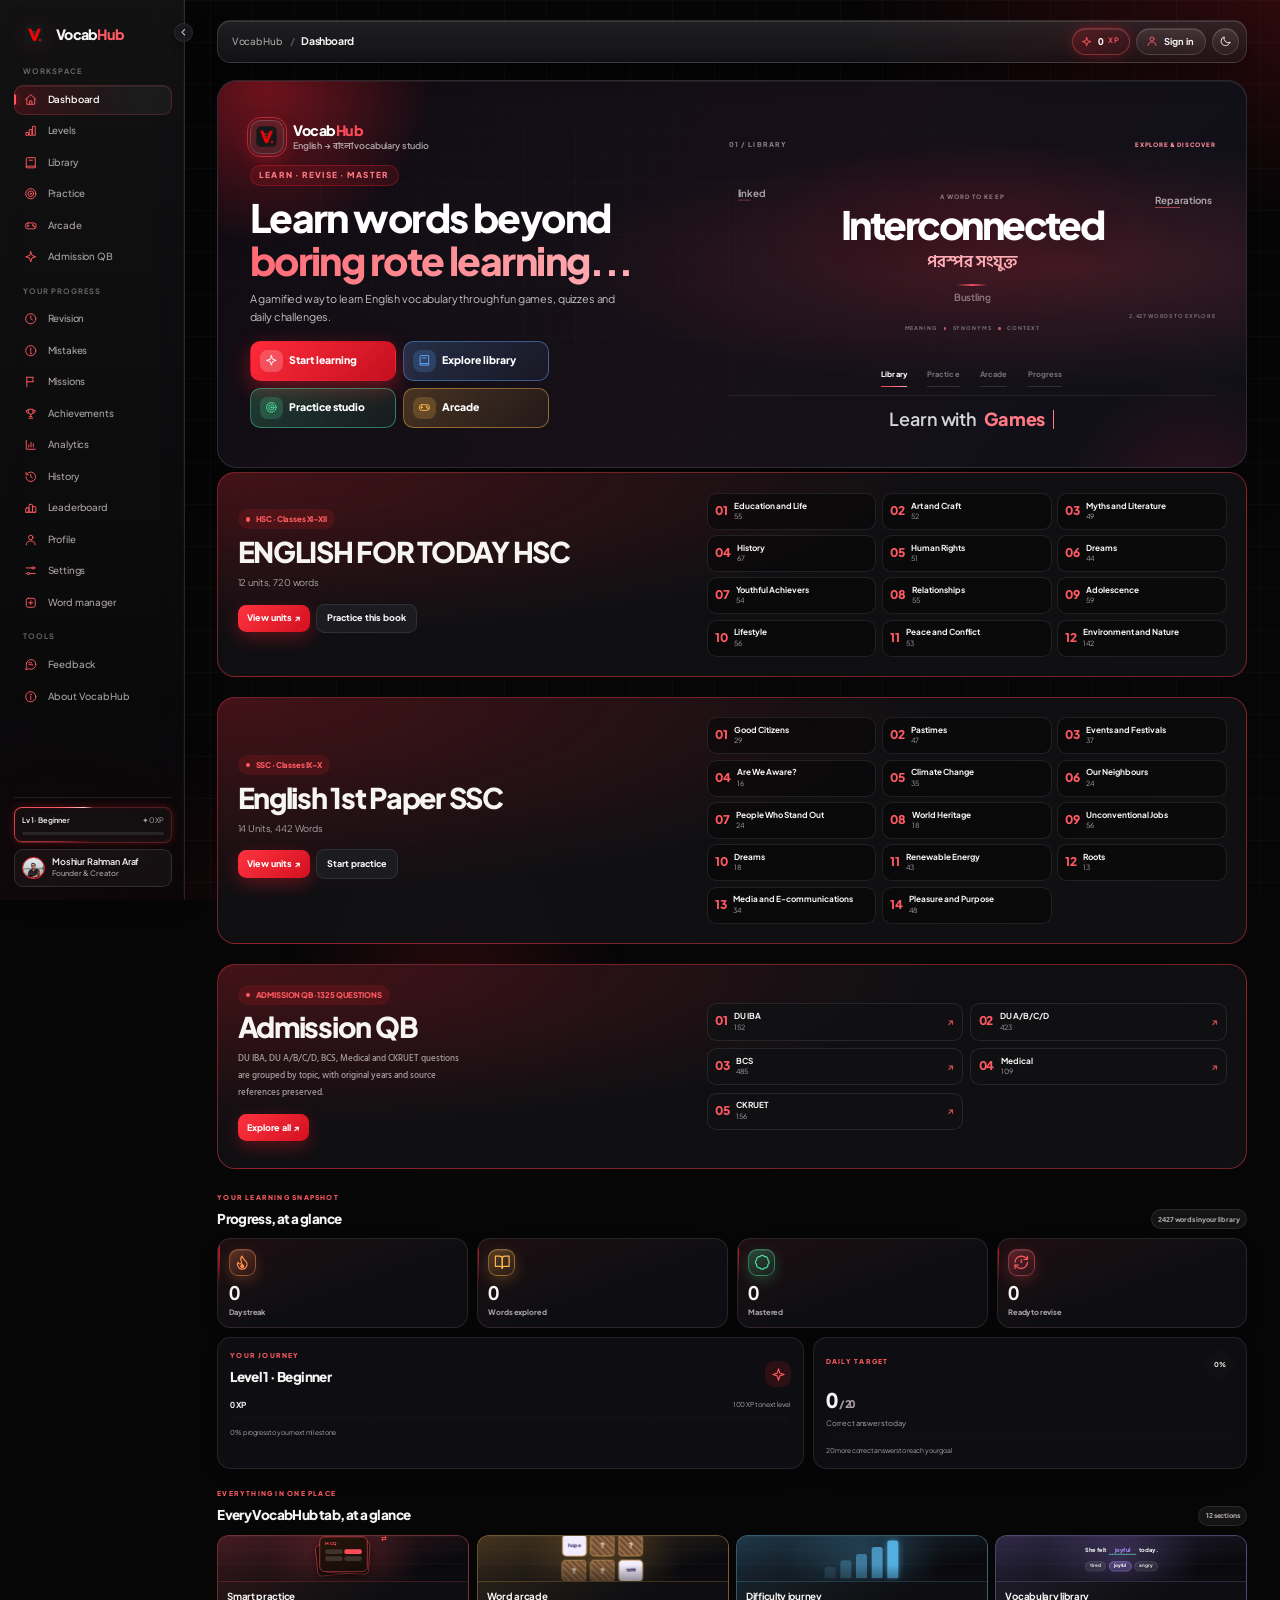
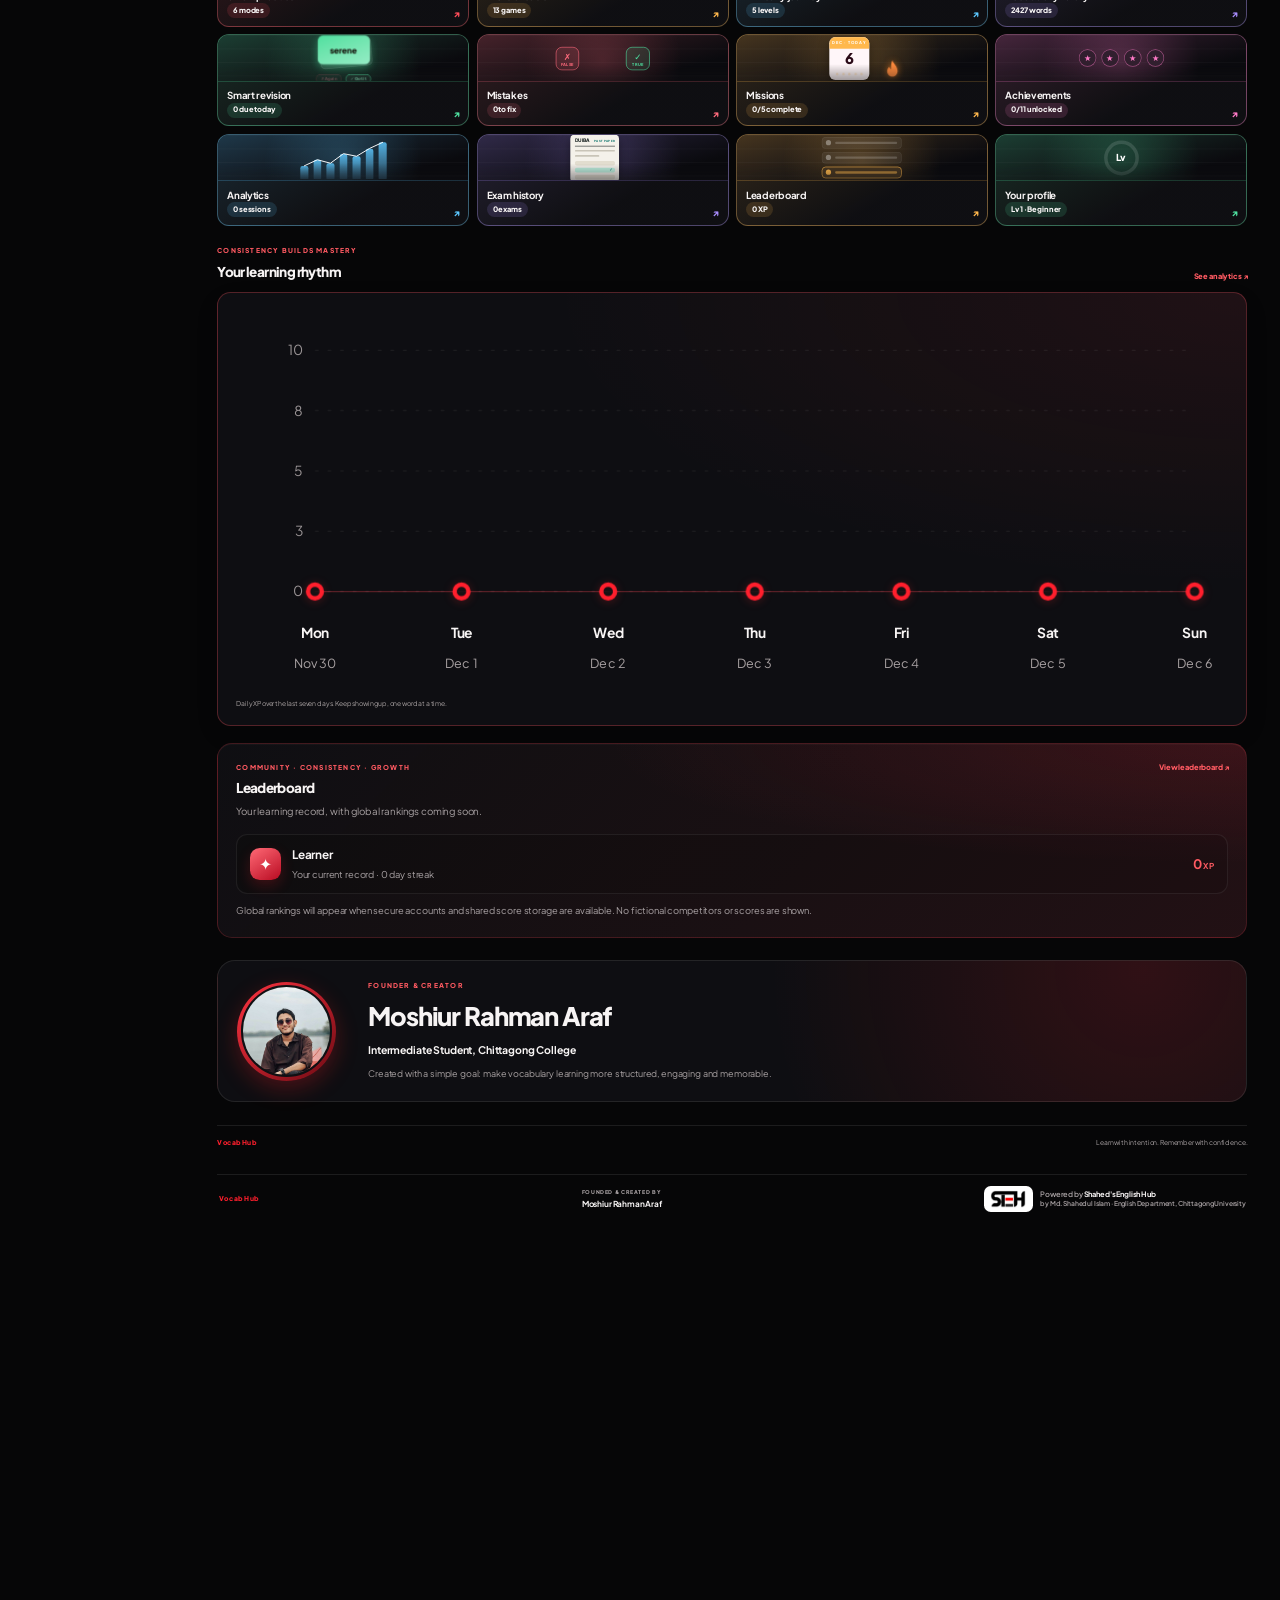
==== commit d2bf19a8: "Add files via upload" ====
--- a/index.html
+++ b/index.html
@@ -5,16 +5,58 @@
 <meta name="viewport" content="width=device-width,initial-scale=1,viewport-fit=cover">
 <meta name="author" content="Moshiur Rahman Araf — Founder &amp; Creator, Intermediate Student, Chittagong College">
 <meta name="theme-color" content="#060607">
-<meta name="description" content="VocabHub — a focused English-to-Bengali vocabulary studio with smart practice, daily words and spaced revision.">
+<meta name="application-name" content="VocabHub">
+<meta name="mobile-web-app-capable" content="yes">
+<meta name="apple-mobile-web-app-capable" content="yes">
+<meta name="apple-mobile-web-app-title" content="VocabHub">
+<meta name="apple-mobile-web-app-status-bar-style" content="black-translucent">
+<meta name="format-detection" content="telephone=no">
+<script>(function(){var d=new Date().toDateString();try{if(sessionStorage.getItem("vh_intro")||localStorage.getItem("vh_intro_day")===d)return;sessionStorage.setItem("vh_intro","1");localStorage.setItem("vh_intro_day",d)}catch(e){}document.documentElement.classList.add("vh-intro")})();</script>
+<script>try{if(localStorage.getItem("vh_nav_collapsed")==="1")document.documentElement.classList.add("nav-collapsed")}catch(e){}</script>
+<link rel="manifest" href="manifest.webmanifest">
+<meta name="description" content="VocabHub — a gamified English vocabulary studio with fun games, quizzes and daily challenges.">
 <title>VocabHub — Your Personal Vocabulary Studio</title>
 <link rel="icon" type="image/png" href="assets/icons/favicon.png">
-<link rel="apple-touch-icon" href="assets/icons/apple-touch-icon.png">
+<link rel="apple-touch-icon" sizes="180x180" href="assets/icons/apple-touch-icon.png">
+<link rel="icon" type="image/png" sizes="192x192" href="assets/icons/icon-192.png">
 <link rel="preconnect" href="https://fonts.googleapis.com">
 <link href="https://fonts.googleapis.com/css2?family=Plus+Jakarta+Sans:wght@400;500;600;700;800&family=Hind+Siliguri:wght@400;500;600;700&display=swap" rel="stylesheet">
-<link rel="stylesheet" href="style.css?v=2.39">
+<link rel="stylesheet" href="style.css?v=2.98">
 </head>
 <body>
-<aside id="nav"></aside>
+<div id="vh-splash" role="presentation">
+<div class="vs-words" aria-hidden="true"></div>
+<div class="vs-glow" aria-hidden="true"></div>
+<div class="vs-core">
+<div class="vs-logo" aria-hidden="true"><svg class="vs-ring" viewBox="0 0 120 120"><circle cx="60" cy="60" r="55"/></svg><img src="assets/logo.png" alt=""></div>
+<div class="vs-name" aria-label="VocabHub"><span style="--i:0">V</span><span style="--i:1">o</span><span style="--i:2">c</span><span style="--i:3">a</span><span style="--i:4">b</span><span class="vs-hub" style="--i:5">H</span><span class="vs-hub" style="--i:6">u</span><span class="vs-hub" style="--i:7">b</span></div>
+<p class="vs-tag">Learn <i>·</i> Revise <i>·</i> Master</p>
+<div class="vs-card" aria-hidden="true"><b class="vs-en"></b><i>→</i><span class="vs-bn"></span></div>
+<p class="vs-by">English → বাংলা vocabulary studio<br><b>by Moshiur Rahman Araf</b></p>
+</div>
+<div class="vs-bar" aria-hidden="true"><i></i></div>
+<button class="vs-skip" type="button">Skip ›</button>
+</div>
+<script>(function(){var el=document.getElementById("vh-splash"),root=document.documentElement;if(!el)return;if(!root.classList.contains("vh-intro")){el.remove();return}
+var reduce=window.matchMedia&&matchMedia("(prefers-reduced-motion: reduce)").matches;
+var W=[["ephemeral","ক্ষণস্থায়ী"],["benevolent","হিতৈষী"],["resilient","সহনশীল"],["eloquent","বাকপটু"],["meticulous","সূক্ষ্মদর্শী"],["candid","স্পষ্টবাদী"],["tenacious","দৃঢ়প্রতিজ্ঞ"],["lucid","সুস্পষ্ট"],["pragmatic","বাস্তববাদী"],["ambiguous","দ্ব্যর্থক"],["diligent","পরিশ্রমী"],["serene","শান্ত"],["vivid","উজ্জ্বল"],["profound","গভীর"]];
+var box=el.querySelector(".vs-words"),n=window.innerWidth<600?9:15,s="",i;
+var wide=window.innerWidth>=700,L,T;
+for(i=0;i<n;i++){
+ if(wide){L=i%2?3+(i*7)%20:72+(i*5)%20;T=6+(i*29)%82}
+ else{L=3+(i*31)%72;T=i%2?4+(i*11)%12:80+(i*9)%14}
+ s+='<span style="left:'+L+'%;top:'+T+'%;--d:'+((i%7)*.45).toFixed(2)+'s;--t:'+(4.2+(i%4)*.7).toFixed(1)+'s">'+W[i%W.length][0]+"</span>"}
+box.innerHTML=s;
+var card=el.querySelector(".vs-card"),en=el.querySelector(".vs-en"),bn=el.querySelector(".vs-bn"),k=0;
+function show(j){card.classList.remove("on");void card.offsetWidth;en.textContent=W[j][0];bn.textContent=W[j][1];card.classList.add("on")}
+show(0);var iv=setInterval(function(){k=(k+1)%3;show(k)},800);
+var done=false,tm;
+function finish(){if(done)return;done=true;clearInterval(iv);clearTimeout(tm);el.classList.add("out");root.classList.remove("vh-intro");setTimeout(function(){if(el.parentNode)el.parentNode.removeChild(el)},800)}
+tm=setTimeout(finish,reduce?1200:2800);
+el.addEventListener("click",finish);
+document.addEventListener("keydown",function(e){if(done)return;if(e.key==="Escape"||e.key==="Enter"||e.key===" ")finish()});
+})();</script>
+<aside id="nav" role="navigation" aria-label="Main"></aside>
 <div id="drawer"></div>
 <main id="main"></main>
 <div id="toasts"></div>
@@ -23,6 +65,7 @@
 <script src="ckruet-data.js"></script>
 <script src="du-abcd-data.js"></script>
 <script src="bcs-data.js"></script>
-<script src="script.js?v=2.39"></script>
+<script src="script.js?v=2.98"></script>
+<script src="pwa.js"></script>
 </body>
 </html>
--- a/style.css
+++ b/style.css
@@ -232,9 +232,7 @@
 .mobile-dock a.on .nav-ic{color:#ff5a62}
 .topbar{border-bottom:1px solid rgba(255,255,255,.07)}
 .xp-chip{background:rgba(255,31,45,.12);color:var(--ac2);border:1px solid rgba(255,31,45,.35);box-shadow:none}
-.hero,
- background:radial-gradient(circle at 84% 50%,rgba(255,31,45,.55),transparent 30%),linear-gradient(120deg,#08080a 0,#0e0e11 68%,#1a0a0d 100%);
- box-shadow:var(--shadow)}
+.hero{background:radial-gradient(circle at 84% 50%,rgba(255,31,45,.55),transparent 30%),linear-gradient(120deg,#08080a 0,#0e0e11 68%,#1a0a0d 100%);box-shadow:var(--shadow)}
 .hero:before{content:"";position:absolute;right:-6%;top:-10%;bottom:-10%;width:30%;transform:skewX(-14deg);background:linear-gradient(180deg,#ff1f2d,#a50c18);opacity:.9;z-index:-1}
 .hero:after{border-color:rgba(255,255,255,.14);box-shadow:0 0 0 32px rgba(255,255,255,.025),0 0 0 68px rgba(255,255,255,.015)}
 .hero h1,.hero p,.hero-proof{color:#fff}.hero p,.hero-proof{opacity:.82}
@@ -2115,125 +2113,2772 @@
 .xp-pop{top:calc(env(safe-area-inset-top,0px) + 84px)}
 @media(max-width:800px){.xp-pop{top:calc(env(safe-area-inset-top,0px) + 70px)}}
 
-/* =====================================================================
-   v2.39 — Homepage Hero + "Progress, at a glance" · Practice/Arcade motion language
-   Same tokens as arcIn / hmIn: cubic-bezier(.2,.8,.2,1), 40–70ms stagger, transform/opacity (+ individual
-   translate/scale props) only, pointer glow/tilt on mouse only, loops paused off-screen via .in-view,
-   everything static under prefers-reduced-motion. Hero entrance is CSS-only (animation-fill: backwards),
-   so nothing can be left at opacity:0 if JS/observers are late.
-   ===================================================================== */
-@keyframes hrIn{from{opacity:0;transform:translate3d(0,14px,0) scale(.98)}}
-@keyframes hrArt{from{opacity:0;scale:.72}}
-@keyframes hrPop{from{opacity:0;scale:.6}}
-@keyframes hrSheen{from{translate:-120% 0}to{translate:120% 0}}
-@keyframes glIn{from{opacity:0;transform:perspective(900px) translate3d(0,14px,0) rotateX(0deg) rotateY(0deg) scale(.96)}}
-@keyframes glHead{from{opacity:0;transform:translate3d(-10px,0,0)}}
-@keyframes glPop{from{opacity:0;transform:scale(.4) rotate(-12deg)}}
-@keyframes glBob{0%,100%{translate:0 0}50%{translate:0 -2px}}
-@keyframes glSheen{from{translate:-110% 0}to{translate:110% 0}}
-@keyframes glPing{0%{opacity:.7;transform:scale(.9)}100%{opacity:0;transform:scale(1.55)}}
-
-/* ---------- HERO: staged entrance (eyebrow → headline lines → copy → CTAs → proof; art in depth order) ---------- */
-.hero-copy>.eyebrow{display:inline-block;animation:hrIn .6s cubic-bezier(.2,.8,.2,1) 40ms backwards}
-.hero h1 .hr-l{display:inline-block;animation:hrIn .65s cubic-bezier(.2,.8,.2,1) 110ms backwards}
-.hero h1 em.hr-l{position:relative;animation-delay:180ms}
-.hero h1 em.hr-l:after{content:"";position:absolute;left:0;right:0;bottom:-5px;height:3px;border-radius:3px;background:linear-gradient(90deg,var(--ac2),transparent);opacity:.7;transform-origin:left center;animation:hmFill .8s cubic-bezier(.2,.8,.2,1) .8s backwards}
-.hero-copy>p{animation:hrIn .6s cubic-bezier(.2,.8,.2,1) 260ms backwards}
-.hero-actions>.btn{animation:hrIn .55s cubic-bezier(.2,.8,.2,1) 330ms backwards}
-.hero-actions>.btn:nth-child(2){animation-delay:385ms}
-.hero-actions>.btn:nth-child(3){animation-delay:440ms}
-.hero-proof>span{animation:hrIn .5s cubic-bezier(.2,.8,.2,1) 500ms backwards}
-.hero-proof>span:nth-child(2){animation-delay:550ms}
-.hero-proof>span:nth-child(3){animation-delay:600ms}
-
-/* art: scale/opacity use the individual `scale` property so they stack with the existing rotate/translate loops */
-.hero .orbit{animation:orbitSpin 48s linear infinite,hrArt .9s cubic-bezier(.2,.8,.2,1) 150ms backwards}
-.hero .orbit-b{animation-direction:reverse,normal;animation-delay:0s,230ms}
-.hero .orbit-c{animation-delay:0s,310ms}
-.hero .hero-letter{animation:hmLetter 7s ease-in-out infinite,hrPop .8s cubic-bezier(.2,1.3,.4,1) 300ms backwards}
-.hero .float-word{animation:floatWord 7s ease-in-out infinite,hrArt .7s cubic-bezier(.2,.8,.2,1) 420ms backwards}
-.hero .fw-one{animation-delay:0s,420ms}
-.hero .fw-two{animation-delay:-1.5s,500ms}
-.hero .fw-three{animation-delay:-3s,580ms}
-/* entrance must run even before the off-screen pause class arrives; only the infinite loops stay paused */
-.hero:not(.in-view) :is(.hero-copy>.eyebrow,.hr-l,.hr-l:after,.hero-copy>p,.hero-actions>.btn,.hero-proof>span){animation-play-state:running!important}
-.hero:not(.in-view) :is(.orbit,.hero-letter,.float-word){animation-play-state:paused,running!important}
-
-/* pointer glow + parallax (mouse only; positions set from JS as --gx/--gy/--hpx/--hpy) */
-.hero-glow{position:absolute;left:0;top:0;width:380px;height:380px;margin:-190px 0 0 -190px;border-radius:50%;pointer-events:none;z-index:0;opacity:0;background:radial-gradient(circle,color-mix(in srgb,var(--ac2) 26%,transparent),transparent 62%);translate:var(--gx,0px) var(--gy,0px);transition:opacity .35s}
-.hero.hr-hover .hero-glow{opacity:1}
-.hero-art .orbit,.hero-art .float-word,.hero-art .hero-letter,.hero-art .art-spark{transition:translate .45s cubic-bezier(.2,.8,.2,1)}
-.hero-art .orbit-a{translate:calc(var(--hpx,0)*-6px) calc(var(--hpy,0)*-4px)}
-.hero-art .orbit-b{translate:calc(var(--hpx,0)*5px) calc(var(--hpy,0)*4px)}
-.hero-art .orbit-c{translate:calc(var(--hpx,0)*-3px) calc(var(--hpy,0)*3px)}
-.hero-art .hero-letter{translate:calc(var(--hpx,0)*9px) calc(var(--hpy,0)*6px)}
-.hero-art .fw-one{translate:calc(var(--hpx,0)*12px) calc(var(--hpy,0)*-8px)}
-.hero-art .fw-two{translate:calc(var(--hpx,0)*-10px) calc(var(--hpy,0)*8px)}
-.hero-art .fw-three{translate:calc(var(--hpx,0)*8px) calc(var(--hpy,0)*10px)}
-.hero-art .art-spark{translate:calc(var(--hpx,0)*-14px) calc(var(--hpy,0)*-10px)}
-
-/* CTAs + chips: crisp lift, arrow nudge, primary sheen (hover only on real pointers) */
-.hero .btn.pri{position:relative;overflow:hidden}
-.hero .btn.pri:after{content:"";position:absolute;inset:0;pointer-events:none;background:linear-gradient(100deg,transparent 30%,rgba(255,255,255,.38) 50%,transparent 70%);translate:-120% 0;animation:hrSheen 1.1s cubic-bezier(.2,.8,.2,1) 1.1s backwards;transition:translate .6s cubic-bezier(.2,.8,.2,1)}
-.hero .btn>span{display:inline-block;transition:transform .22s cubic-bezier(.2,.8,.2,1)}
-.hero-proof>span{display:inline-block;transition:transform .22s cubic-bezier(.2,.8,.2,1),color .2s}
+/* ===== Home hero + "Progress at a glance" arcade motion (v2.39) =====
+   Same language as Practice/Arcade: cubic-bezier(.2,.8,.2,1), 45ms stagger, pointer-follow glow (--mx/--my),
+   soft parallax (--px/--py), sheen sweep, press feedback. transform/opacity only; off-screen loops paused;
+   nothing is hidden by CSS alone (hiding is added by JS and always released by a failsafe). */
+@keyframes hmBtnIn{from{opacity:0;transform:translate3d(0,10px,0) scale(.97)}to{opacity:1;transform:none}}
+@keyframes hmChipIn{from{opacity:0;transform:translate3d(0,6px,0)}to{opacity:1;transform:none}}
+@keyframes hmHeroSheen{0%,55%{transform:translateX(-130%) skewX(-18deg)}100%{transform:translateX(420%) skewX(-18deg)}}
+@keyframes hmStatPing{0%{opacity:.6;transform:scale(1)}70%,100%{opacity:0;transform:scale(1.6)}}
+
+/* ---- Hero ---- */
+.hero{--mx:50%;--my:40%;--px:0;--py:0}
+.hero-copy .hero-actions .btn,.hero-copy .hero-proof span{opacity:1}
+.hero-copy.hm-in .hero-actions .btn{animation:hmBtnIn .5s cubic-bezier(.2,.8,.2,1) backwards}
+.hero-copy.hm-in .hero-actions .btn:nth-child(1){animation-delay:.22s}
+.hero-copy.hm-in .hero-actions .btn:nth-child(2){animation-delay:.27s}
+.hero-copy.hm-in .hero-actions .btn:nth-child(3){animation-delay:.32s}
+.hero-copy.hm-in .hero-proof span{animation:hmChipIn .45s cubic-bezier(.2,.8,.2,1) backwards}
+.hero-copy.hm-in .hero-proof span:nth-child(1){animation-delay:.38s}
+.hero-copy.hm-in .hero-proof span:nth-child(2){animation-delay:.43s}
+.hero-copy.hm-in .hero-proof span:nth-child(3){animation-delay:.48s}
+.hero-copy.hm-in{animation:none}
+.hero-actions .btn,.hero-proof span{will-change:auto}
+.hero .hero-art{transform:translate3d(calc(var(--px)*10px),calc(var(--py)*7px),0);transition:transform .25s ease-out}
+.hero .float-word{transition:translate .25s ease-out;translate:calc(var(--px)*-6px) calc(var(--py)*-5px)}
+.hero-glow{position:absolute;inset:0;z-index:-1;pointer-events:none;opacity:0;transition:opacity .3s;border-radius:inherit;background:radial-gradient(320px circle at var(--mx) var(--my),rgba(255,74,86,.22),transparent 62%)}
+.hero-sweep{position:absolute;top:0;bottom:0;left:-40%;width:28%;z-index:0;pointer-events:none;background:linear-gradient(90deg,transparent,rgba(255,255,255,.07),transparent);transform:translateX(-130%) skewX(-18deg);animation:hmHeroSheen 9s ease-in-out 1.4s infinite}
+.hero:not(.in-view) .hero-sweep{animation-play-state:paused}
+.hero-copy,.hero-art{position:relative;z-index:1}
+.hero .hero-actions .btn{transition:transform .18s cubic-bezier(.2,.8,.2,1),border-color .2s,box-shadow .25s,background .2s}
+.hero .hero-actions .btn:active{transform:scale(.96);transition-duration:.08s}
+.hero .hero-actions .btn span{display:inline-block;transition:transform .22s cubic-bezier(.2,.8,.2,1)}
+.hero-proof span{transition:opacity .2s,transform .22s cubic-bezier(.2,.8,.2,1)}
 @media(hover:hover){
- .hero-actions .btn:hover{transform:translateY(-2px);box-shadow:0 12px 28px rgba(255,31,45,.28)}
- .hero .btn.pri:hover:after{translate:120% 0}
- .hero .btn:hover>span{transform:translate(2px,-2px)}
- .hero-proof>span:hover{transform:translateY(-1px);color:#fff}
-}
-
-/* ---------- PROGRESS AT A GLANCE ---------- */
-/* heading cascade: eyebrow → title → pill, accent underline draws on */
-.glance-head.hm-rv.hm-in{animation:none}
-.glance-head.hm-in>div>.eyebrow{animation:glHead .55s cubic-bezier(.2,.8,.2,1) 50ms backwards}
-.glance-head.hm-in>div>h2{animation:glHead .55s cubic-bezier(.2,.8,.2,1) 130ms backwards}
-.glance-head.hm-in>.soft-pill{animation:glHead .55s cubic-bezier(.2,.8,.2,1) 220ms backwards}
-.glance-head h2{position:relative;display:inline-block}
-.glance-head h2:after{content:"";position:absolute;left:0;bottom:-6px;width:34px;height:3px;border-radius:3px;background:var(--ac);transform-origin:left center}
-.glance-head.hm-in h2:after{animation:hmFill .7s cubic-bezier(.2,.8,.2,1) .35s backwards}
-
-/* stat + level + goal cards: Arcade-style entrance, tilt/spotlight on pointer, lift + press feedback */
-.glance-grid .stat,.glance-cols>.card{--rx:0deg;--ry:0deg;--ty:0px;--sc:1;--mx:50%;--my:40%;isolation:isolate;position:relative;transform:perspective(900px) translate3d(0,var(--ty),0) rotateX(var(--rx)) rotateY(var(--ry)) scale(var(--sc));transition:transform .18s ease-out,border-color .22s,box-shadow .25s,background .22s;-webkit-tap-highlight-color:transparent}
-.glance-grid>.hm-rv.hm-in,.glance-cols>.hm-rv.hm-in{animation:glIn .5s cubic-bezier(.2,.8,.2,1) backwards;animation-delay:calc(var(--n,0)*40ms)}
-.glance-grid .stat:before,.glance-cols>.card:before{content:"";position:absolute;inset:0;z-index:-1;pointer-events:none;border-radius:inherit;opacity:0;transition:opacity .25s;background:radial-gradient(200px circle at var(--mx) var(--my),color-mix(in srgb,var(--ac) 20%,transparent),transparent 62%)}
-.glance-grid .stat:active,.glance-cols>.card:active{--sc:.975;transition-duration:.08s}
+ .hero:hover .hero-glow{opacity:1}
+ .hero .hero-actions .btn:hover{transform:translateY(-2px)}
+ .hero .hero-actions .btn.pri:hover{box-shadow:0 14px 34px rgba(255,31,45,.5)}
+ .hero .hero-actions .btn:hover span{transform:translate(2px,-2px)}
+ .hero-proof span:hover{opacity:1;transform:translateY(-1px)}
+}
+.hero .btn:focus-visible{outline:2px solid #fff;outline-offset:2px}
+
+/* ---- Progress at a glance: stat tiles, level + goal cards ---- */
+.stats-grid>.stat,.dashboard-columns>.card{--mx:50%;--my:30%;position:relative}
+.stats-grid>.stat:before,.level-card:before,.goal-card:before{content:"";position:absolute;inset:0;z-index:0;pointer-events:none;border-radius:inherit;opacity:0;transition:opacity .25s;background:radial-gradient(220px circle at var(--mx) var(--my),color-mix(in srgb,var(--ac) 22%,transparent),transparent 62%)}
+.level-card>*,.goal-card>*{position:relative;z-index:1}
+.stats-grid>.stat:active,.level-card:active,.goal-card:active{transform:scale(.975);transition-duration:.08s}
+.stats-grid>.stat:focus-within,.level-card:focus-within,.goal-card:focus-within{outline:2px solid var(--ac2);outline-offset:2px}
+.stat .stat-icon{position:relative}
+.stat .stat-icon:after{content:"";position:absolute;inset:-1px;border-radius:inherit;border:1px solid var(--ac2);opacity:0;pointer-events:none}
+.stat.hm-in .stat-icon:after{animation:hmStatPing .9s cubic-bezier(.2,.8,.2,1) calc(.25s + var(--n,0)*45ms) 1 backwards}
+.level-card .bar,.goal-card .bar{position:relative;overflow:hidden}
+.level-card.hm-in .bar>i,.goal-card.hm-in .bar>i{animation-duration:.95s;animation-delay:.25s}
+.level-card .bar>i:after,.goal-card .bar>i:after{content:"";position:absolute;top:0;bottom:0;right:0;width:36px;background:linear-gradient(90deg,transparent,rgba(255,255,255,.35));opacity:0}
+.level-card .bar>i,.goal-card .bar>i{position:relative}
+.level-card.hm-in .bar>i:after,.goal-card.hm-in .bar>i:after{animation:hmBarGlint 1s ease-out .9s 1 both}
+@keyframes hmBarGlint{0%{opacity:0}30%{opacity:1}100%{opacity:0}}
+.level-card.hm-in .level-meta strong,.goal-card.hm-in h2{animation:hmChipIn .5s cubic-bezier(.2,.8,.2,1) .2s backwards}
+.section-head.hm-in .soft-pill{animation:hmChipIn .5s cubic-bezier(.2,.8,.2,1) .18s backwards}
+.section-head.hm-in .eyebrow{animation:hmChipIn .45s cubic-bezier(.2,.8,.2,1) backwards}
 @media(hover:hover){
- .glance-grid .stat:hover,.glance-cols>.card:hover{--ty:-3px;border-color:color-mix(in srgb,var(--ac) 42%,var(--bd));box-shadow:0 14px 34px color-mix(in srgb,var(--ac) 14%,transparent)}
- .glance-grid .stat:hover:before,.glance-cols>.card:hover:before{opacity:1}
- .glance-grid .stat:hover .stat-icon{transform:translateY(-2px) rotate(-6deg) scale(1.1)}
-}
-/* stat icons pop in after their card, then idle with a tiny bob (paused off-screen) */
-.glance-grid .stat.hm-in .stat-icon{animation:glPop .6s cubic-bezier(.2,1.4,.4,1) calc(var(--n,0)*40ms + 180ms) backwards,glBob 4.6s ease-in-out calc(var(--n,0)*350ms + 1.1s) infinite}
-.glance-grid:not(.in-view) .stat-icon{animation-play-state:paused!important}
-.glance-grid .stat b,.glance-cols .level-meta strong,.glance-cols .goal-card h2,.glance-cols .goal-ring b{font-variant-numeric:tabular-nums}
-
-/* progress bars: fill (existing hmFill) then one soft sheen pass */
-.glance-cols .bar>i{position:relative;display:block}
-.glance-cols .hm-in .bar>i:after{content:"";position:absolute;inset:0;background:linear-gradient(100deg,transparent 30%,rgba(255,255,255,.5) 50%,transparent 70%);translate:-110% 0;animation:glSheen 1.2s cubic-bezier(.2,.8,.2,1) .95s backwards}
-/* goal complete: ring pings gently while on screen */
-.goal-ring.is-done:after{content:"";position:absolute;inset:-3px;border-radius:50%;border:2px solid var(--ac2);opacity:0;pointer-events:none;animation:glPing 2.4s ease-out 1.2s infinite}
-.glance-cols:not(.in-view) .goal-ring.is-done:after{animation-play-state:paused!important}
-
-/* ---------- small screens ---------- */
+ .stats-grid>.stat:hover:before,.level-card:hover:before,.goal-card:hover:before{opacity:1}
+ .stats-grid>.stat:hover,.level-card:hover,.goal-card:hover{transform:translateY(-3px);border-color:var(--ac2);box-shadow:0 0 0 1px color-mix(in srgb,var(--ac2) 60%,transparent),0 14px 34px color-mix(in srgb,var(--ac) 24%,transparent)}
+ .stats-grid>.stat:hover b{transform:scale(1.04)}
+ .level-card:hover .level-mark,.goal-card:hover .goal-ring{transform:scale(1.08)}
+}
+.stats-grid>.stat b{display:inline-block;transform-origin:left center;transition:transform .22s cubic-bezier(.2,.8,.2,1)}
+.level-mark,.goal-ring{transition:transform .25s cubic-bezier(.2,.8,.2,1)}
+.stats-grid>.stat.hm-rv:not(.hm-in) *,.level-card.hm-rv:not(.hm-in) *:after,.goal-card.hm-rv:not(.hm-in) *:after{animation-play-state:paused}
+
+@media(prefers-reduced-motion:reduce){
+ .hero-copy.hm-in .hero-actions .btn,.hero-copy.hm-in .hero-proof span,.stat.hm-in .stat-icon:after,
+ .level-card.hm-in .bar>i:after,.goal-card.hm-in .bar>i:after,.level-card.hm-in .level-meta strong,.goal-card.hm-in h2,
+ .section-head.hm-in .soft-pill,.section-head.hm-in .eyebrow{animation:none!important}
+ .hero-sweep,.hero-glow{display:none!important}
+ .hero .hero-art,.hero .float-word{transform:none!important;translate:none!important;transition:none!important}
+ .hero .hero-actions .btn,.hero .hero-actions .btn span,.hero-proof span,.stat b,.level-mark,.goal-ring,.stats-grid>.stat:before,.level-card:before,.goal-card:before{transition:none!important}
+ .stats-grid>.stat:hover,.level-card:hover,.goal-card:hover,.stats-grid>.stat:active,.level-card:active,.goal-card:active,
+ .hero .hero-actions .btn:hover,.hero .hero-actions .btn:active,.hero-proof span:hover,.stats-grid>.stat:hover b,.level-card:hover .level-mark,.goal-card:hover .goal-ring{transform:none!important}
+}
+
+/* ===== Home premium finish (v2.39b) — headline line-reveal, gradient shimmer, magnetic CTAs, richer progress cards ===== */
+@keyframes hmLine{from{transform:translate3d(0,108%,0)}to{transform:none}}
+@keyframes hmGradShift{0%,100%{background-position:0% 50%}50%{background-position:100% 50%}}
+@keyframes hmGrowY{from{transform:scaleY(0)}to{transform:scaleY(1)}}
+@keyframes hmDonePing{0%{opacity:.55;transform:scale(1)}80%,100%{opacity:0;transform:scale(1.35)}}
+.hero h1 .hl{display:block;overflow:hidden;padding-bottom:.1em;margin-bottom:-.1em}
+.hero h1 .hl>span{display:inline-block}
+.hero h1.hm-in .hl>span{animation:hmLine .85s cubic-bezier(.2,.8,.2,1) backwards}
+.hero h1.hm-in .hl:nth-child(1)>span{animation-delay:.05s}
+.hero h1.hm-in .hl:nth-child(2)>span{animation-delay:.14s}
+.hero h1.hm-in{animation:none}
+.hero h1 em{display:inline-block;padding-right:.04em}
+@supports((-webkit-background-clip:text) or (background-clip:text)){
+ .hero h1 em{background:linear-gradient(100deg,var(--ac2) 15%,#fff 45%,var(--ac2) 75%);background-size:240% 100%;-webkit-background-clip:text;background-clip:text;-webkit-text-fill-color:transparent;color:transparent;animation:hmGradShift 7s ease-in-out 1s infinite}
+ .hero:not(.in-view) h1 em{animation-play-state:paused}
+}
+.hero .eyebrow{position:relative;display:inline-flex;align-items:center;gap:9px}
+.hero .eyebrow:before{content:"";width:22px;height:1px;background:currentColor;opacity:.7;transform-origin:left center}
+.hero-copy.hm-in .eyebrow:before{animation:hmFill .7s cubic-bezier(.2,.8,.2,1) .1s backwards}
+.hero .hero-actions .btn{translate:var(--tx,0px) var(--ty,0px)}
+.hero .hero-actions .btn.pri{position:relative;overflow:hidden}
+.hero .hero-actions .btn.pri:before{content:"";position:absolute;top:0;bottom:0;left:-40%;width:30%;pointer-events:none;background:linear-gradient(90deg,transparent,rgba(255,255,255,.35),transparent);transform:translateX(-120%) skewX(-18deg);transition:transform .7s cubic-bezier(.2,.8,.2,1)}
+@media(hover:hover){.hero .hero-actions .btn.pri:hover:before{transform:translateX(520%) skewX(-18deg)}}
+.hero-proof span{padding:5px 10px;border:1px solid rgba(255,255,255,.14);border-radius:99px;background:rgba(255,255,255,.05);backdrop-filter:blur(4px)}
+.hero-proof{gap:8px}
+
+.stat b,.level-meta strong,.goal-card h2{font-variant-numeric:tabular-nums}
+.stats-grid>.stat.hm-in:after{transform-origin:top;animation:hmGrowY .7s cubic-bezier(.2,.8,.2,1) calc(.15s + var(--n,0)*45ms) backwards}
+.stats-grid>.stat{background-image:linear-gradient(160deg,color-mix(in srgb,var(--ac) 7%,transparent),transparent 55%)}
+.level-card .bar:after,.goal-card .bar:after{content:"";position:absolute;inset:0;pointer-events:none;background:repeating-linear-gradient(90deg,transparent 0 calc(25% - 1px),rgba(0,0,0,.32) calc(25% - 1px) 25%)}
+.goal-ring{position:relative}
+.goal-done .goal-ring:after{content:"";position:absolute;inset:-2px;border-radius:50%;border:2px solid var(--ac2);pointer-events:none;animation:hmDonePing 2.4s ease-out 1.2s infinite}
+.goal-card:not(.hm-in) .goal-ring:after{animation-play-state:paused}
+@media(prefers-reduced-motion:reduce){
+ .hero h1.hm-in .hl>span,.hero-copy.hm-in .eyebrow:before,.stats-grid>.stat.hm-in:after{animation:none!important}
+ .hero h1 em{animation:none!important;background-position:30% 50%}
+ .goal-done .goal-ring:after{animation:none!important;opacity:0}
+ .hero .hero-actions .btn{translate:none!important}
+ .hero .hero-actions .btn.pri:before{display:none}
+}
+
+/* ===== Mistakes · premium arcade learning snapshot (v2.40) =====
+   Scoped to .mist-tile / .mist-rate (Mistakes page). Same shell as Arcade (.arc-stage): themed stage art, pointer glow,
+   lift + colored border, sheen, press feedback. transform/opacity (+stroke-dashoffset for the check ring) only; paused off-screen. */
+@keyframes mstSweep{to{transform:rotate(360deg)}}
+@keyframes mstBlip{0%,100%{opacity:.25;transform:scale(.7)}50%{opacity:1;transform:scale(1.25)}}
+@keyframes mstRing{0%{stroke-dashoffset:164}45%,85%{stroke-dashoffset:0}100%{stroke-dashoffset:164}}
+@keyframes mstCheck{0%,35%{stroke-dashoffset:40}60%,85%{stroke-dashoffset:0}100%{stroke-dashoffset:40}}
+@keyframes mstStamp{0%,8%{opacity:0;transform:scale(2.2) rotate(-12deg)}18%{opacity:1;transform:scale(1) rotate(0)}78%{opacity:1;transform:scale(1)}92%,100%{opacity:0;transform:scale(.9)}}
+@keyframes mstLine{0%,10%{transform:scaleX(0)}40%,85%{transform:scaleX(1)}100%{transform:scaleX(0)}}
+@keyframes mstSpark{0%,40%{opacity:0;transform:scale(.3)}60%{opacity:1;transform:scale(1.2)}100%{opacity:0;transform:scale(.6) translateY(-8px)}}
+@keyframes mstRateFill{from{transform:scaleX(0)}to{transform:scaleX(1)}}
+@keyframes mstGlint{0%,55%{transform:translateX(-120%) skewX(-18deg)}100%{transform:translateX(480%) skewX(-18deg)}}
+
+.mist-tiles{gap:14px}
+.mist-tile{--gc:#ff5a62;--mx:50%;--my:30%;padding:0!important;min-height:0;overflow:hidden;position:relative;isolation:isolate;align-items:stretch;
+ border-color:color-mix(in srgb,var(--gc) 26%,var(--bd));border-radius:18px;
+ transition:transform .22s cubic-bezier(.2,.8,.2,1),border-color .22s,box-shadow .25s}
+.mist-tile.mt-fix{--gc:#ff5a62}.mist-tile.mt-rec{--gc:#3ddc97}.mist-tile.mt-wrg{--gc:#ffb84d}.mist-tile.mt-exm{--gc:#8a96ff}
+.mist-tile:after{display:none}
+.mist-tile:before{content:"";position:absolute;inset:0;z-index:2;pointer-events:none;border-radius:inherit;opacity:0;transition:opacity .25s;
+ background:radial-gradient(220px circle at var(--mx) var(--my),color-mix(in srgb,var(--gc) 20%,transparent),transparent 62%)}
+.mist-tile .mst-stage{height:92px;border-radius:0}
+.mst-tag{position:absolute;top:9px;left:10px;z-index:3;font-size:8px;font-weight:850;letter-spacing:.14em;color:var(--gc);background:color-mix(in srgb,var(--gc) 14%,transparent);border:1px solid color-mix(in srgb,var(--gc) 38%,transparent);padding:3px 7px;border-radius:99px}
+.mst-art{position:relative;width:120px;height:80px;color:#fff}
+.mst-art i,.mst-art s,.mst-art u,.mst-art em{font-style:normal;text-decoration:none;font-weight:800;display:block}
+.mst-body{position:relative;z-index:1;display:flex;flex-direction:column;align-items:flex-start;padding:11px 14px 13px}
+.mst-body .stat-icon{position:absolute;top:-17px;right:12px;margin:0;background:color-mix(in srgb,var(--gc) 18%,#0b0b10);border-color:color-mix(in srgb,var(--gc) 45%,transparent);color:var(--gc);z-index:4}
+.mst-body b{font-size:27px;font-variant-numeric:tabular-nums;margin:0 0 3px}
+.mist-tile .stat-label{color:var(--tx2)}
+.mist-tile .arc-stage:after{transition:transform .8s ease}
+
+/* art: Words to fix — radar lock */
+.mt-fix .r{position:absolute;left:50%;top:50%;border:1px solid color-mix(in srgb,var(--gc) 55%,transparent);border-radius:50%;transform:translate(-50%,-50%)}
+.mt-fix .r1{width:30px;height:30px}.mt-fix .r2{width:54px;height:54px;opacity:.7}.mt-fix .r3{width:78px;height:78px;opacity:.4}
+.mt-fix .sw{position:absolute;left:50%;top:50%;width:39px;height:39px;margin:-39px 0 0 -1px;transform-origin:1px 39px;background:linear-gradient(115deg,color-mix(in srgb,var(--gc) 65%,transparent),transparent 55%);clip-path:polygon(0 100%,0 0,100% 0);animation:mstSweep 3.2s linear infinite}
+.mt-fix .dt{position:absolute;width:6px;height:6px;border-radius:50%;background:var(--gc);box-shadow:0 0 8px var(--gc);animation:mstBlip 2.4s ease-in-out infinite}
+.mt-fix .d1{left:34%;top:30%}.mt-fix .d2{left:64%;top:58%;animation-delay:.8s}.mt-fix .d3{left:46%;top:70%;animation-delay:1.5s}
+.mt-fix .ch{position:absolute;background:color-mix(in srgb,var(--gc) 50%,transparent)}.mt-fix .ch.h{left:0;right:0;top:50%;height:1px}.mt-fix .ch.v{top:0;bottom:0;left:50%;width:1px}
+/* art: Recovered — check ring */
+.mt-rec svg{width:100%;height:100%;overflow:visible}
+.mt-rec circle{fill:none;stroke-width:5}.mt-rec .t{stroke:rgba(255,255,255,.12)}
+.mt-rec .p{stroke:var(--gc);stroke-linecap:round;stroke-dasharray:164;stroke-dashoffset:164;transform:rotate(-90deg);transform-origin:60px 40px;animation:mstRing 4.6s cubic-bezier(.2,.8,.2,1) infinite}
+.mt-rec .ck{fill:none;stroke:#fff;stroke-width:5;stroke-linecap:round;stroke-linejoin:round;stroke-dasharray:40;stroke-dashoffset:40;animation:mstCheck 4.6s cubic-bezier(.2,.8,.2,1) infinite}
+.mt-rec .sp{position:absolute;color:var(--gc);font-size:10px;opacity:0;animation:mstSpark 4.6s ease-out infinite}.mt-rec .s1{left:12%;top:18%}.mt-rec .s2{right:10%;bottom:16%;animation-delay:.3s}
+/* art: Wrong answers — stamped ✕ tally */
+.mt-wrg .x{position:absolute;top:22px;font-size:20px;color:var(--gc);text-shadow:0 0 12px color-mix(in srgb,var(--gc) 70%,transparent);opacity:0;animation:mstStamp 4.4s cubic-bezier(.2,.8,.2,1) infinite}
+.mt-wrg .x1{left:8px}.mt-wrg .x2{left:36px;animation-delay:.35s}.mt-wrg .x3{left:64px;animation-delay:.7s}.mt-wrg .x4{left:92px;animation-delay:1.05s}
+.mt-wrg .ln{position:absolute;left:4px;right:4px;bottom:14px;height:2px;border-radius:2px;background:linear-gradient(90deg,var(--gc),transparent);transform-origin:left;animation:mstLine 4.4s cubic-bezier(.2,.8,.2,1) infinite}
+/* art: Mistake exams — sheet + stamp */
+.mt-exm .sh{position:absolute;left:50%;top:50%;width:62px;height:70px;margin:-35px 0 0 -31px;border-radius:7px;background:rgba(255,255,255,.08);border:1px solid color-mix(in srgb,var(--gc) 50%,transparent);padding:9px 8px;transform:rotate(-4deg)}
+.mt-exm .sh i{height:3px;border-radius:3px;background:rgba(255,255,255,.4);margin-bottom:7px;transform-origin:left;animation:mstLine 4.4s cubic-bezier(.2,.8,.2,1) infinite}
+.mt-exm .l2{width:80%;animation-delay:.2s!important}.mt-exm .l3{width:62%;animation-delay:.4s!important}.mt-exm .l4{width:72%;animation-delay:.6s!important}
+.mt-exm .st{position:absolute;right:-12px;bottom:-8px;width:26px;height:26px;border-radius:50%;display:grid;place-items:center;font-size:14px;color:#0b0b10;background:var(--gc);box-shadow:0 0 14px var(--gc);opacity:0;animation:mstStamp 4.4s cubic-bezier(.2,.8,.2,1) .9s infinite}
+
+/* interaction */
+.mist-tile:active{transform:scale(.975);transition-duration:.08s}
+@media(hover:hover){
+ .mist-tile:hover{transform:translateY(-3px);border-color:var(--gc);box-shadow:0 0 0 1px var(--gc),0 16px 36px color-mix(in srgb,var(--gc) 30%,transparent),0 0 28px color-mix(in srgb,var(--gc) 18%,transparent)}
+ .mist-tile:hover:before{opacity:1}
+ .mist-tile:hover .arc-stage:after{transform:translateX(260%) skewX(-18deg)}
+ .mist-tile:hover .mst-art{transform:scale(1.06)}
+ .mist-tile:hover .stat-icon{transform:scale(1.1)}
+}
+.mst-art{transition:transform .25s cubic-bezier(.2,.8,.2,1)}
+.mist-tile:focus-within{outline:2px solid var(--gc);outline-offset:2px}
+.mist-tile:not(.in-view) *,.mist-tile:not(.in-view) *:before,.mist-tile:not(.in-view) *:after{animation-play-state:paused!important}
+
+/* recovery rate strip */
+.mist-rate{--rate:0%;position:relative;overflow:hidden;margin:14px 0 4px;padding:14px 16px 13px;border-radius:16px;border-color:color-mix(in srgb,var(--ok) 28%,var(--bd));
+ animation:mistIn .5s cubic-bezier(.2,.8,.2,1) .25s both;transition:transform .22s cubic-bezier(.2,.8,.2,1),border-color .22s,box-shadow .25s}
+.mr-top{display:flex;align-items:baseline;justify-content:space-between;margin-bottom:9px}
+.mr-top .eyebrow{margin:0;color:var(--ok)}.mr-top strong{font-size:20px;letter-spacing:-.05em;font-variant-numeric:tabular-nums}
+.mr-bar{position:relative;height:9px;border-radius:99px;overflow:hidden;background:color-mix(in srgb,var(--tx) 9%,transparent)}
+.mr-bar i{position:absolute;inset:0;width:var(--rate);border-radius:inherit;background:linear-gradient(90deg,#1fa874,var(--ok) 70%,#b8ffe0);box-shadow:0 0 14px color-mix(in srgb,var(--ok) 55%,transparent);transform-origin:left center;animation:mstRateFill 1.1s cubic-bezier(.2,.8,.2,1) .45s backwards}
+.mr-bar i:after{content:"";position:absolute;top:0;bottom:0;width:28px;background:linear-gradient(90deg,transparent,rgba(255,255,255,.55),transparent);transform:translateX(-120%) skewX(-18deg);animation:mstGlint 4.5s ease-in-out 1.6s infinite}
+.mist-rate .micro{margin:8px 0 0}
+.mist-rate:not(.in-view) *{animation-play-state:paused!important}
+@media(hover:hover){.mist-rate:hover{transform:translateY(-2px);border-color:var(--ok);box-shadow:0 12px 30px color-mix(in srgb,var(--ok) 20%,transparent)}}
+@media(max-width:520px){.mist-tile .mst-stage{height:80px}.mst-art{transform:scale(.9)}.mst-body b{font-size:24px}}
+:root[data-t=paper] .mst-tag{background:color-mix(in srgb,var(--gc) 22%,#fff)}
+
+@media(prefers-reduced-motion:reduce){
+ .mist-tile *,.mist-tile *:before,.mist-tile *:after,.mist-rate,.mr-bar i,.mr-bar i:after{animation:none!important;transition:none!important}
+ .mist-tile:hover,.mist-tile:active,.mist-rate:hover,.mist-tile:hover .mst-art,.mist-tile:hover .stat-icon{transform:none!important}
+ .mist-tile .arc-stage:after{display:none}
+ .mt-fix .sw{display:none}.mt-fix .dt{opacity:1}
+ .mt-rec .p{stroke-dashoffset:0}.mt-rec .ck{stroke-dashoffset:0}.mt-rec .sp{display:none}
+ .mt-wrg .x{opacity:1}.mt-exm .st{opacity:1}
+}
+
+/* ===== v2.41 · Navigation polish (calmer, consistent, accessible) ===== */
+#nav a:focus-visible,#nav button:focus-visible{outline:2px solid var(--ac2);outline-offset:2px}
+.mobile-menu-trigger:focus-visible,.mobile-menu-close:focus-visible{outline:2px solid var(--ac2);outline-offset:2px}
+@media(min-width:801px){
+ #nav .side-brand{padding:2px 10px 22px}
+ #nav .side-brand:after{opacity:.5}
+ #nav .nav-group{margin:0 0 18px}
+ #nav .nav-group>small{font-size:10px;letter-spacing:.12em;opacity:.5;padding:0 12px 6px}
+ #nav .nav-group a{min-height:40px;padding:8px 12px;margin:2px 0;gap:12px;font-size:13px;font-weight:500;border-radius:10px;transition:background-color .14s ease,color .14s ease;transform:none}
+ #nav .nav-group a:hover{transform:none;background:rgba(255,255,255,.05);color:var(--tx)}
+ #nav .nav-ic{width:24px;height:24px;background:transparent;border-radius:0}
+ #nav .nav-ic .ic{width:18px;height:18px;stroke-width:1.75}
+ #nav .nav-group a.on{background:rgba(255,255,255,.07);box-shadow:none;color:var(--tx);font-weight:600}
+ #nav .nav-group a.on .nav-ic{background:transparent;color:var(--red);box-shadow:none}
+ :root[data-t=paper] #nav .nav-group a:hover{background:rgba(0,0,0,.04)}
+ :root[data-t=paper] #nav .nav-group a.on{background:rgba(0,0,0,.06)}
+ #nav .sidebar-footer{gap:10px;padding:12px 4px 0;margin-top:8px}
+ .side-level{display:block;text-decoration:none;color:var(--tx);padding:9px 10px;border:1px solid var(--bd);border-radius:10px;background:rgba(255,255,255,.03);transition:background-color .14s ease}
+ .side-level:hover{background:rgba(255,255,255,.06)}
+ :root[data-t=paper] .side-level{background:rgba(0,0,0,.03)}
+ .side-level-row{display:flex;justify-content:space-between;align-items:center;gap:8px;font-size:11px;margin-bottom:7px}
+ .side-level-row b{font-weight:600;white-space:nowrap;overflow:hidden;text-overflow:ellipsis}
+ .side-level-row span{color:var(--tx2);font-size:10px;white-space:nowrap}
+ .side-level-bar{display:block;height:4px;border-radius:99px;background:var(--bd);overflow:hidden}
+ .side-level-bar i{display:block;height:100%;border-radius:inherit;background:var(--red)}
+ #nav .creator-side{padding:0 2px 0;border:0;gap:9px}
+ #nav .creator-side-img{width:30px;height:30px;border-width:1px}
+ #nav .creator-side b{font-size:12px;font-weight:600}
+ #nav .creator-side small{font-size:10px;letter-spacing:0;font-weight:500;color:var(--tx2)}
+}
+@media(max-width:800px){
+ .mobile-menu-trigger{width:40px;height:40px;min-height:40px;padding:0;justify-content:center}
+ #nav{backdrop-filter:blur(16px);-webkit-backdrop-filter:blur(16px);border-top:1px solid var(--bd)}
+ #nav .mobile-dock a,#nav .mobile-dock button{position:relative;font-size:10px;font-weight:500;gap:2px;background:transparent}
+ #nav .mobile-dock a.on{background:transparent;color:var(--tx);font-weight:600}
+ #nav .mobile-dock a.on .nav-ic{color:var(--red)}
+ #nav .mobile-dock a.on:after{content:"";position:absolute;bottom:2px;left:50%;width:16px;height:2px;margin-left:-8px;border-radius:2px;background:var(--red)}
+ #nav .mobile-dock .nav-ic{width:24px;height:24px}
+ #nav .mobile-dock .nav-ic .ic{width:22px;height:22px;stroke-width:1.75}
+ .mobile-more a.on{background:rgba(255,255,255,.07);border-color:transparent;color:var(--tx)}
+ :root[data-t=paper] .mobile-more a.on{background:rgba(0,0,0,.06)}
+ .mobile-more a.on .nav-ic{color:var(--red)}
+}
+@media(prefers-reduced-motion:reduce){#nav a,.side-level{transition:none}}
+
+/* ===== v2.42 · Layout & responsive fixes ===== */
+
+/* 1 · Hero badges: always one row on phones */
 @media(max-width:560px){
- .hero h1 em.hr-l:after{bottom:-3px}
- .glance-head h2:after{bottom:-4px}
-}
-
-/* ---------- reduced motion: everything resolved & static, nothing hidden ---------- */
+ .hero-proof{flex-wrap:nowrap;gap:5px;max-width:none;margin-top:14px;font-size:clamp(7px,calc((100vw - 76px)/34),10px)}
+ .hero-proof span,.hero-proof span:nth-child(2){display:inline-flex;align-items:center;gap:3px;flex:0 0 auto;min-width:0;padding:4px 7px;line-height:1.2;white-space:nowrap}
+}
+@media(max-width:420px){.hero-proof{margin-right:-28px}}
+
+/* 3 · Word of the day: sleek action buttons */
+@media(max-width:800px){
+ .word-spot-side .btn{flex:0 0 auto;height:38px;min-height:38px;padding:0 14px;font-size:11px;font-weight:700;line-height:1;border-radius:10px;white-space:nowrap}
+}
+@media(max-width:560px){
+ .word-spot-side{flex-direction:row;flex-wrap:wrap;justify-content:flex-start;align-items:center;gap:8px}
+ .word-spot-side .btn{flex:1 1 auto;width:auto;max-width:none;padding:0 12px}
+}
+
+/* 4 · Mistakes exam: side-by-side selects, menus never clipped */
+.mistake-exam-card:has(.dd.open){overflow:visible;z-index:80}
+.mistake-exam-card:has(.dd.open):before{display:none}
+.mistake-setup-grid .dd-menu{z-index:90}
+@media(max-width:600px){
+ .mistake-setup-grid{grid-template-columns:repeat(2,minmax(0,1fr));gap:8px;width:100%;flex:1 1 100%;margin:8px 0 10px}
+ .mistake-setup-grid .field-label{font-size:9.5px;margin:0 0 5px}
+ .mistake-setup-grid .dd-btn{min-height:40px;padding:6px 9px;gap:6px;border-radius:11px}
+ .mistake-setup-grid .dd-lab{min-width:0}
+ .mistake-setup-grid .dd-lab b{font-size:11.5px;white-space:nowrap;overflow:hidden;text-overflow:ellipsis}
+ .mistake-setup-grid .dd-cur small{font-size:9.5px;white-space:nowrap;overflow:hidden;text-overflow:ellipsis}
+ .mistake-setup-grid .dd-chev{width:22px;height:22px;border-radius:7px}
+ .mistake-setup-grid .dd-menu{left:0;right:auto;width:max(100%,min(270px,calc(100vw - 56px)))}
+ .mistake-setup-grid .field:nth-child(2) .dd-menu{left:auto;right:0}
+}
+
+/* ===== v2.43 · Progress at a glance — animated premium icons ===== */
+.snap-stats .snap-streak{--c:#ff8a4c}
+.snap-stats .snap-explored{--c:#ffb84d}
+.snap-stats .snap-mastered{--c:#4fe0a0}
+.snap-stats .snap-revise{--c:#ff5a62}
+.snap-stats .stat-icon{width:36px;height:36px;margin-bottom:10px;border-radius:12px;color:var(--c);overflow:visible;
+ background:linear-gradient(145deg,color-mix(in srgb,var(--c) 28%,transparent),color-mix(in srgb,var(--c) 8%,transparent));
+ border:1px solid color-mix(in srgb,var(--c) 42%,transparent);
+ box-shadow:0 0 0 0 transparent,0 6px 18px color-mix(in srgb,var(--c) 22%,transparent),inset 0 1px 0 rgba(255,255,255,.14);
+ animation:snGlow 3.6s ease-in-out infinite}
+.snap-stats .stat-icon:after{border-color:var(--c)}
+.snap-stats .stat-icon .ic{width:22px;height:22px;stroke-width:1.7;overflow:visible}
+.snap-stats .sn-ic *{transform-box:fill-box}
+
+/* streak: flickering flame + rising embers */
+.sn-fl{transform-origin:50% 100%;animation:snFlame 1.9s ease-in-out infinite}
+.sn-core{transform-origin:50% 100%;animation:snCore 1.3s ease-in-out infinite}
+.sn-sp{opacity:0;animation:snSpark 2.4s ease-out infinite}
+.sn-sp2{animation-delay:1.1s}
+@keyframes snFlame{0%,100%{transform:scale(1,1) skewX(0)}30%{transform:scale(.97,1.06) skewX(-2deg)}60%{transform:scale(1.02,.97) skewX(2deg)}}
+@keyframes snCore{0%,100%{opacity:.85;transform:scale(1)}50%{opacity:.45;transform:scale(.86)}}
+@keyframes snSpark{0%{opacity:0;transform:translateY(3px)}25%{opacity:.9}100%{opacity:0;transform:translateY(-6px)}}
+
+/* explored: page turn */
+.sn-pg{transform-box:view-box!important;transform-origin:12px 12px;opacity:0;animation:snPage 3.8s cubic-bezier(.5,.1,.3,1) infinite}
+@keyframes snPage{0%{opacity:0;transform:scaleX(1)}8%{opacity:.5}48%{opacity:.5;transform:scaleX(-1)}58%{opacity:0;transform:scaleX(-1)}100%{opacity:0;transform:scaleX(1)}}
+.sn-book{animation:snBob 3.8s ease-in-out infinite}
+@keyframes snBob{0%,100%{transform:translateY(0)}50%{transform:translateY(-1px)}}
+
+/* mastered: badge breathes, check redraws */
+.sn-bd{transform-origin:50% 50%;animation:snBadge 3.2s ease-in-out infinite}
+.sn-ck{stroke-dasharray:1;stroke-dashoffset:1;animation:snCheck 3.2s ease-in-out infinite}
+@keyframes snBadge{0%,100%{transform:scale(1) rotate(0)}50%{transform:scale(1.06) rotate(3deg)}}
+@keyframes snCheck{0%,12%{stroke-dashoffset:1}40%,88%{stroke-dashoffset:0}100%{stroke-dashoffset:1}}
+
+/* revise: ring turns, hand ticks */
+.sn-rot{transform-origin:50% 50%;animation:snTurn 4.8s cubic-bezier(.6,0,.3,1) infinite}
+.sn-hand{transform-box:view-box!important;transform-origin:12px 12px;animation:snTick 6s steps(12) infinite}
+@keyframes snTurn{0%,20%{transform:rotate(0)}70%,100%{transform:rotate(360deg)}}
+@keyframes snTick{to{transform:rotate(360deg)}}
+
+@keyframes snGlow{0%,100%{box-shadow:0 0 0 0 transparent,0 6px 18px color-mix(in srgb,var(--c) 18%,transparent),inset 0 1px 0 rgba(255,255,255,.14)}50%{box-shadow:0 0 0 0 transparent,0 8px 26px color-mix(in srgb,var(--c) 38%,transparent),inset 0 1px 0 rgba(255,255,255,.2)}}
+
+/* start only once the card is revealed; speed up on hover */
+.snap-stats .stat:not(.hm-in) .stat-icon,.snap-stats .stat:not(.hm-in) .sn-ic *{animation-play-state:paused}
+.snap-stats .stat:hover .sn-fl{animation-duration:.9s}
+.snap-stats .stat:hover .sn-rot{animation-duration:2.4s}
+.snap-stats .stat:hover .sn-bd{animation-duration:1.6s}
+@media(max-width:420px){
+ .snap-stats .stat-icon{width:32px;height:32px;margin-bottom:8px;border-radius:11px}
+ .snap-stats .stat-icon .ic{width:20px;height:20px}
+}
 @media(prefers-reduced-motion:reduce){
- .hero-copy>.eyebrow,.hero h1 .hr-l,.hero h1 em.hr-l:after,.hero-copy>p,.hero-actions>.btn,.hero-proof>span,
- .hero .orbit,.hero .hero-letter,.hero .float-word,.hero .btn.pri:after,
- .glance-head.hm-in>div>.eyebrow,.glance-head.hm-in>div>h2,.glance-head.hm-in>.soft-pill,.glance-head.hm-in h2:after,
- .glance-grid>.hm-rv.hm-in,.glance-cols>.hm-rv.hm-in,.glance-grid .stat.hm-in .stat-icon,
- .glance-cols .hm-in .bar>i:after,.goal-ring.is-done:after{animation:none!important}
- .hero-glow{display:none}
- .hero-art .orbit,.hero-art .float-word,.hero-art .hero-letter,.hero-art .art-spark{translate:none!important;transition:none!important}
- .hero .btn.pri:after{translate:-120% 0}
- .hero .btn>span,.hero-proof>span,.glance-grid .stat .stat-icon{transition:none!important}
- .glance-grid .stat,.glance-cols>.card{transform:none!important;transition:border-color .2s,box-shadow .2s}
- .hero-actions .btn:hover,.hero-proof>span:hover,.hero .btn:hover>span,.glance-grid .stat:hover .stat-icon{transform:none!important}
- .glance-grid .stat:before,.glance-cols>.card:before{display:none}
-}
+ .snap-stats .stat-icon,.snap-stats .sn-ic *{animation:none!important}
+ .sn-ck{stroke-dashoffset:0}.sn-pg,.sn-sp{opacity:0}
+}
+
+/* ===== v2.44 · Analytics animated metric icons + Mistakes exam banner ===== */
+.an-stat .stat-icon{width:38px;height:38px;margin-bottom:10px;border-radius:13px;color:var(--c);overflow:visible;
+ background:linear-gradient(145deg,color-mix(in srgb,var(--c) 28%,transparent),color-mix(in srgb,var(--c) 8%,transparent));
+ border:1px solid color-mix(in srgb,var(--c) 42%,transparent);
+ box-shadow:0 6px 18px color-mix(in srgb,var(--c) 22%,transparent),inset 0 1px 0 rgba(255,255,255,.14);
+ animation:anIcon .55s cubic-bezier(.2,.8,.2,1) .25s both,snGlow 3.6s ease-in-out .9s infinite}
+.an-stat .stat-icon:after{border-color:var(--c)}
+.an-stat .stat-icon .ic{width:23px;height:23px;stroke-width:1.7;overflow:visible}
+.an-ic *{transform-box:fill-box;transform-origin:50% 50%}
+.analytics-hero-mark .an-ic{width:30px;height:30px;overflow:visible;color:var(--ac2)}
+@keyframes aiPulse{0%,100%{opacity:1}50%{opacity:.45}}
+@keyframes aiSpin{to{transform:rotate(360deg)}}
+@keyframes aiDraw{0%,10%{stroke-dashoffset:1}45%,85%{stroke-dashoffset:0}100%{stroke-dashoffset:1}}
+@keyframes aiBar{0%,100%{transform:scaleY(.35)}45%,70%{transform:scaleY(1)}}
+.an-ic .ai-draw,.an-ic .ai-line{stroke-dasharray:1;stroke-dashoffset:1;animation:aiDraw 3.2s ease-in-out infinite}
+/* sessions: clock hand sweeps */
+.ai-hand{transform-box:view-box!important;transform-origin:12px 12px;animation:aiSpin 6s linear infinite}
+.ai-sess .ai-pulse,.ai-corr .ai-pulse{animation:aiPulse 3.2s ease-in-out infinite}
+/* accuracy: bullseye */
+.ai-ring{animation:aiRing 2.4s ease-in-out infinite}.ai-dot{animation:aiDot 2.4s ease-in-out infinite}
+@keyframes aiRing{0%,100%{transform:scale(1);opacity:1}50%{transform:scale(.7);opacity:.55}}
+@keyframes aiDot{0%,100%{transform:scale(1)}50%{transform:scale(1.55)}}
+/* stopwatch */
+.ai-hand2{transform-box:view-box!important;transform-origin:12px 13.5px;animation:aiSpin 4s steps(24) infinite}
+/* pencil writing */
+.ai-pen{transform-origin:20% 90%;animation:aiPen 2.4s ease-in-out infinite}
+@keyframes aiPen{0%,100%{transform:translate(-1px,0) rotate(-3deg)}50%{transform:translate(2px,1px) rotate(4deg)}}
+/* books */
+.ai-bk{animation:aiBk 3s ease-in-out infinite}
+@keyframes aiBk{0%,100%{transform:translateY(0)}50%{transform:translateY(-2px)}}
+.ai-tilt{transform-origin:0% 100%;animation:aiTilt 3s ease-in-out infinite}
+@keyframes aiTilt{0%,100%{transform:rotate(0)}50%{transform:rotate(-10deg)}}
+/* calendar dots */
+.ai-d1,.ai-d2,.ai-d3{animation:aiBlink 2.4s ease-in-out infinite}.ai-d2{animation-delay:.3s}.ai-d3{animation-delay:.6s}
+@keyframes aiBlink{0%,100%{opacity:.25;transform:scale(.8)}40%{opacity:1;transform:scale(1.25)}}
+/* medal */
+.ai-medal{animation:aiSwing 3.4s ease-in-out infinite;transform-origin:50% 0}
+@keyframes aiSwing{0%,100%{transform:rotate(-4deg)}50%{transform:rotate(4deg)}}
+.ai-star{animation:aiStar 2.6s ease-in-out infinite}
+@keyframes aiStar{0%,100%{transform:scale(1) rotate(0)}50%{transform:scale(1.35) rotate(36deg)}}
+/* bars */
+.ai-b1,.ai-b2,.ai-b3,.ai-b4{transform-origin:50% 100%;animation:aiBar 2.8s ease-in-out infinite}
+.ai-b2{animation-delay:.2s}.ai-b3{animation-delay:.4s}.ai-b4{animation-delay:.6s}
+/* week dots */
+.ai-p1,.ai-p2,.ai-p3,.ai-p4,.ai-p5,.ai-p6,.ai-p7{animation:aiBlink 2.8s ease-in-out infinite}
+.ai-p2{animation-delay:.15s}.ai-p3{animation-delay:.3s}.ai-p4{animation-delay:.45s}.ai-p5{animation-delay:.6s}.ai-p6{animation-delay:.75s}.ai-p7{animation-delay:.9s}
+/* trophy */
+.ai-cup{animation:aiBob 2.8s ease-in-out infinite}
+@keyframes aiBob{0%,100%{transform:translateY(0)}50%{transform:translateY(-1px)}}
+.ai-shine{animation:aiShine 2.8s ease-in-out infinite}
+@keyframes aiShine{0%,100%{opacity:0;transform:translateX(0)}30%{opacity:.9}70%{opacity:.9;transform:translateX(4px)}}
+.ai-sp{animation:aiSp 2.2s ease-in-out infinite}
+@keyframes aiSp{0%,100%{opacity:0;transform:scale(.4) rotate(0)}50%{opacity:1;transform:scale(1) rotate(45deg)}}
+/* bolt */
+.ai-bolt{animation:aiBolt 1.8s ease-in-out infinite}
+@keyframes aiBolt{0%,100%{transform:scale(1);opacity:1}45%{transform:scale(1.14) rotate(-4deg)}55%{opacity:.6}70%{transform:scale(.96)}}
+/* revision */
+.ai-spin{animation:aiSpin 5s cubic-bezier(.6,0,.3,1) infinite}
+.an-stat:hover .ai-hand,.an-stat:hover .ai-hand2{animation-duration:1.4s}
+.an-stat:hover .ai-spin{animation-duration:1.8s}
+.an-stat:hover .ai-b1,.an-stat:hover .ai-b2,.an-stat:hover .ai-b3,.an-stat:hover .ai-bolt{animation-duration:1.2s}
+
+/* ---- Practice · mistakes exam banner ---- */
+.mist-banner-v2{--mc:#ff6b7d;display:grid!important;grid-template-columns:auto 1fr auto;align-items:center;gap:16px!important;padding:18px 20px!important;border-radius:18px;
+ background:radial-gradient(120% 140% at 0% 0%,color-mix(in srgb,var(--mc) 22%,var(--card)),var(--card) 62%);
+ border:1px solid color-mix(in srgb,var(--mc) 48%,var(--bd))!important;box-shadow:0 0 0 1px color-mix(in srgb,var(--mc) 14%,transparent),0 12px 32px color-mix(in srgb,var(--mc) 16%,transparent);animation:mbGlow 3.4s ease-in-out infinite}
+@keyframes mbGlow{0%,100%{box-shadow:0 0 0 1px color-mix(in srgb,var(--mc) 14%,transparent),0 10px 26px color-mix(in srgb,var(--mc) 12%,transparent)}50%{box-shadow:0 0 0 1px color-mix(in srgb,var(--mc) 32%,transparent),0 14px 38px color-mix(in srgb,var(--mc) 26%,transparent)}}
+.mist-banner-v2 .mb-ic{width:54px;height:54px;border-radius:16px;display:grid;place-items:center;color:var(--mc);background:linear-gradient(145deg,color-mix(in srgb,var(--mc) 30%,transparent),color-mix(in srgb,var(--mc) 8%,transparent));border:1px solid color-mix(in srgb,var(--mc) 50%,transparent)}
+.mist-banner-v2 .mb-ic svg{width:32px;height:32px;overflow:visible;stroke-width:1.7}
+.mb-svg *{transform-box:fill-box;transform-origin:50% 50%}
+.mb-spin{transform-box:view-box!important;transform-origin:12px 12px;animation:aiSpin 5s linear infinite}
+.mb-orb{animation:aiPulse 2.4s ease-in-out infinite}
+.mb-ex,.mb-exd{animation:mbEx 1.6s ease-in-out infinite}
+@keyframes mbEx{0%,100%{transform:scale(1)}50%{transform:scale(1.25)}}
+.mist-banner-v2 .mb-copy{min-width:0;display:flex;flex-direction:column;gap:4px}
+.mist-banner-v2 .mb-eyebrow{font-size:12px;font-weight:800;letter-spacing:.02em;color:var(--mc)}
+.mist-banner-v2 .mb-copy b{font-size:18px;line-height:1.3;letter-spacing:-.01em}
+.mist-banner-v2 .mb-copy small{font-size:13px;line-height:1.65;opacity:.85;max-width:60ch}
+.mb-chips{display:flex;flex-wrap:wrap;gap:6px;margin-top:5px}
+.mb-chips i{font-style:normal;font-size:11.5px;font-weight:700;padding:4px 10px;border-radius:99px;color:var(--mc);background:color-mix(in srgb,var(--mc) 14%,transparent);border:1px solid color-mix(in srgb,var(--mc) 34%,transparent)}
+.mb-cta{white-space:nowrap;font-weight:800;font-size:13.5px;padding:11px 16px;border-radius:13px;color:#fff;background:linear-gradient(135deg,var(--mc),color-mix(in srgb,var(--mc) 62%,#7a1030));box-shadow:0 8px 20px color-mix(in srgb,var(--mc) 32%,transparent);display:inline-flex;gap:6px;align-items:center;transition:transform .2s}
+.mb-cta em{font-style:normal;display:inline-block;animation:mbNudge 1.6s ease-in-out infinite}
+@keyframes mbNudge{0%,100%{transform:translate(0,0)}50%{transform:translate(2px,-2px)}}
+@media(hover:hover){.mist-banner-v2:hover .mb-cta{transform:translateX(3px)}}
+.mist-banner-v2.is-clear{--mc:#4fe0a0;animation:none;grid-template-columns:auto 1fr}
+@media(max-width:640px){.mist-banner-v2{grid-template-columns:auto 1fr;padding:15px!important;gap:12px!important}.mb-cta{grid-column:1/-1;justify-content:center}.mist-banner-v2 .mb-ic{width:46px;height:46px}.mist-banner-v2 .mb-copy b{font-size:16px}.an-stat .stat-icon{width:34px;height:34px}}
+@media(prefers-reduced-motion:reduce){
+ .an-stat .stat-icon,.an-ic *,.mist-banner-v2,.mb-svg *,.mb-cta em{animation:none!important}
+ .an-ic .ai-draw,.an-ic .ai-line{stroke-dashoffset:0}.ai-shine,.ai-sp{opacity:0}
+}
+
+
+/* ===== v2.45 · compact difficulty cards + XP level roadmap + one-line banner subtitle ===== */
+.level-journey-grid{grid-template-columns:repeat(auto-fill,minmax(205px,1fr));gap:10px}
+.level-journey-card{padding:13px 14px;border-radius:15px}
+.level-journey-card .level-number{font-size:19px}
+.level-journey-card .level-difficulty{font-size:8.5px;padding:4px 8px}
+.level-journey-card h2{font-size:16px;margin:6px 0 3px}
+.level-journey-card>p{font-size:10.5px;min-height:0;line-height:1.5;margin:0}
+.level-journey-card .level-count-row{margin-top:9px}.level-journey-card .level-count-row b{font-size:17px}
+.level-journey-card .level-card-actions{margin-top:10px;gap:6px}
+.level-journey-card .level-card-actions .btn{font-size:9.5px;padding:7px 10px;min-height:0}
+.xp-ladder{margin-top:8px}
+.xp-ladder-grid{display:grid;grid-template-columns:repeat(auto-fill,minmax(180px,1fr));gap:10px}
+.xp-lv{position:relative;display:flex;flex-direction:column;gap:3px;padding:12px 14px;border:1px solid var(--bd);border-radius:15px;background:var(--card);min-width:0}
+.xp-lv-n{font-size:10px;font-weight:850;letter-spacing:.1em;color:var(--ac2)}
+.xp-lv b{font-size:15px}.xp-lv small{font-size:11px;color:var(--tx2)}
+.xp-lv em{font-style:normal;font-size:10.5px;color:var(--tx2);margin-top:4px}
+.xp-lv .bar{margin-top:6px}
+.xp-done{opacity:.8}.xp-done em{color:#4fe0a0;font-weight:700}
+.xp-next{opacity:.7}
+.xp-now{border-color:var(--ac2);background:linear-gradient(145deg,var(--card),color-mix(in srgb,var(--ac) 14%,var(--card)));box-shadow:0 8px 24px var(--glow)}
+.xp-now em{color:var(--ac2);font-weight:800}
+.mist-banner-v2 .mb-copy small{max-width:none}
+@media(min-width:900px){.mist-banner-v2 .mb-copy small{white-space:nowrap;overflow:hidden;text-overflow:ellipsis}}
+
+
+/* ===== v2.46 · Hero rethought: personal "today" hero with live progress panel ===== */
+/* ===== v2.49 · Hero rebuilt: fluid, mobile-first, works on every screen ===== */
+@property --h2g{syntax:'<percentage>';inherits:false;initial-value:0%}
+.hero2{position:relative;overflow:hidden;isolation:isolate;display:grid;grid-template-columns:minmax(0,1.15fr) minmax(300px,.85fr);gap:clamp(16px,3vw,40px);align-items:center;width:100%;max-width:100%;padding:clamp(18px,3.4vw,42px);border-radius:clamp(18px,2.4vw,26px);color:#fff;
+ background:linear-gradient(135deg,#190b10 0%,#0e0a10 55%,#14090d 100%);border:1px solid rgba(255,255,255,.12);box-shadow:0 20px 60px rgba(0,0,0,.35),inset 0 1px 0 rgba(255,255,255,.08);margin-bottom:6px;-webkit-tap-highlight-color:transparent}
+.hero2 *{box-sizing:border-box}
+/* glow blobs: plain radial gradients (no blur filter) so phones stay smooth */
+.h2-blob{position:absolute;z-index:-1;border-radius:50%;pointer-events:none;will-change:transform}
+.h2-b1{width:min(460px,90%);aspect-ratio:1;left:-12%;top:-45%;background:radial-gradient(circle,rgba(255,31,45,.42),rgba(255,31,45,0) 68%);animation:h2Drift 14s ease-in-out infinite alternate}
+.h2-b2{width:min(400px,80%);aspect-ratio:1;right:-10%;bottom:-50%;background:radial-gradient(circle,rgba(122,92,255,.32),rgba(122,92,255,0) 68%);animation:h2Drift 17s ease-in-out -6s infinite alternate-reverse}
+@keyframes h2Drift{to{transform:translate(40px,24px) scale(1.1)}}
+.h2-grid{position:absolute;inset:0;z-index:-1;pointer-events:none;opacity:.5;background-image:linear-gradient(rgba(255,255,255,.045) 1px,transparent 1px),linear-gradient(90deg,rgba(255,255,255,.045) 1px,transparent 1px);background-size:34px 34px;-webkit-mask-image:radial-gradient(70% 90% at 30% 40%,#000,transparent);mask-image:radial-gradient(70% 90% at 30% 40%,#000,transparent)}
+.h2-dot{position:absolute;z-index:-1;width:4px;height:4px;border-radius:50%;background:#ff8790;opacity:0;animation:h2Rise 7s ease-in infinite}
+.h2-d1{left:8%;bottom:-6px}.h2-d2{left:24%;bottom:-6px;animation-delay:1.4s;background:#fff}.h2-d3{left:42%;bottom:-6px;animation-delay:3s}.h2-d4{left:58%;bottom:-6px;animation-delay:.7s;background:#b9a6ff}.h2-d5{left:74%;bottom:-6px;animation-delay:4.2s;background:#fff}.h2-d6{left:90%;bottom:-6px;animation-delay:2.2s}
+@keyframes h2Rise{0%{opacity:0;transform:translateY(0)}15%{opacity:.8}100%{opacity:0;transform:translateY(-260px)}}
+@keyframes h2In{from{opacity:0;transform:translateY(14px)}to{opacity:1;transform:none}}
+
+.h2-copy{min-width:0;animation:h2In .7s cubic-bezier(.2,.8,.2,1) both}
+.h2-eyebrow{display:inline-block;max-width:100%;font-size:11px;font-weight:850;letter-spacing:.15em;line-height:1.3;color:#ff7983;padding:6px 11px;border-radius:99px;background:rgba(255,31,45,.12);border:1px solid rgba(255,31,45,.3);overflow-wrap:anywhere}
+.hero2 h1{font-size:clamp(27px,3.6vw + 10px,52px);line-height:1.1;letter-spacing:-.04em;margin:14px 0 10px;color:#fff;font-weight:900;text-wrap:balance;overflow-wrap:break-word}
+.hero2 h1 em{font-style:normal;background:linear-gradient(90deg,#ff6b75,#ffb0b6);-webkit-background-clip:text;background-clip:text;color:transparent;-webkit-text-fill-color:transparent}
+.hero2 p{margin:0;font-size:14.5px;line-height:1.65;color:rgba(255,255,255,.74);max-width:46ch}
+.h2-actions{display:flex;flex-wrap:wrap;gap:10px;margin-top:20px}
+.h2-btn{-webkit-appearance:none;appearance:none;font-family:inherit;font-weight:800;font-size:14px;line-height:1.2;color:#fff;cursor:pointer;min-height:48px;padding:12px 20px;border-radius:14px;border:1px solid rgba(255,255,255,.24);background:rgba(255,255,255,.07);display:inline-flex;gap:8px;align-items:center;justify-content:center;touch-action:manipulation;transition:transform .18s,box-shadow .25s,border-color .2s}
+.h2-btn span{display:inline-block;transition:transform .2s}
+.h2-pri{border-color:transparent;background:linear-gradient(135deg,#ff2a3a,#c3101f);box-shadow:0 10px 28px rgba(255,31,45,.4)}
+@media(hover:hover){.h2-btn:hover{transform:translateY(-2px)}.h2-btn:hover span{transform:translate(2px,-2px)}.h2-pri:hover{box-shadow:0 14px 36px rgba(255,31,45,.55)}}
+.h2-btn:active{transform:scale(.97)}.h2-btn:focus-visible,.h2-links a:focus-visible{outline:2px solid #fff;outline-offset:2px}
+.h2-links{display:flex;flex-wrap:wrap;gap:8px;margin-top:16px}
+.h2-links a{font-size:12.5px;font-weight:700;line-height:1.2;color:rgba(255,255,255,.8);text-decoration:none;padding:8px 13px;border-radius:99px;border:1px solid rgba(255,255,255,.16);background:rgba(255,255,255,.05);transition:color .2s,border-color .2s,background .2s}
+@media(hover:hover){.h2-links a:hover{color:#fff;border-color:rgba(255,255,255,.45);background:rgba(255,255,255,.1)}}
+.h2-links .h2-warn{color:#ff9aa2;border-color:rgba(255,135,144,.5);background:rgba(255,31,45,.1)}
+
+.h2-panel{min-width:0;padding:clamp(14px,2.2vw,20px);border-radius:20px;background:linear-gradient(160deg,rgba(255,255,255,.1),rgba(255,255,255,.04));border:1px solid rgba(255,255,255,.16);box-shadow:0 16px 40px rgba(0,0,0,.3);animation:h2In .8s cubic-bezier(.2,.8,.2,1) .12s both}
+@supports((backdrop-filter:blur(1px)) or (-webkit-backdrop-filter:blur(1px))){@media(min-width:901px){.h2-panel{-webkit-backdrop-filter:blur(14px);backdrop-filter:blur(14px)}}}
+.h2-panel-head{display:flex;justify-content:space-between;align-items:center;gap:10px;margin-bottom:14px}
+.h2-panel-head span{font-size:10px;font-weight:850;letter-spacing:.16em;color:#ff7983}.h2-panel-head b{font-size:12px;color:rgba(255,255,255,.75);font-weight:700;text-align:right}
+.h2-goal{display:flex;align-items:center;gap:clamp(12px,3vw,16px);min-width:0}
+.h2-ring{--rs:clamp(72px,19vw,92px);--h2g:var(--goal);flex:none;width:var(--rs);height:var(--rs);border-radius:50%;display:grid;place-items:center;position:relative;
+ background:conic-gradient(from -90deg,#ff4b58 var(--h2g),rgba(255,255,255,.12) 0);animation:h2Fill 1.3s cubic-bezier(.2,.8,.2,1) .3s forwards;filter:drop-shadow(0 0 14px rgba(255,75,88,.35))}
+@keyframes h2Fill{from{--h2g:0%}to{--h2g:var(--goal)}}
+.h2-ring:before{content:"";position:absolute;inset:calc(var(--rs)*.1);border-radius:50%;background:#150b10}
+.h2-ring>div{position:relative;text-align:center;line-height:1}.h2-ring b{font-size:clamp(20px,5.6vw,25px);letter-spacing:-.04em}.h2-ring small{display:block;font-size:10.5px;color:rgba(255,255,255,.6);margin-top:3px}
+.h2-goal-txt{min-width:0}.h2-goal-txt b{display:block;font-size:15px}.h2-goal-txt small{display:block;font-size:12px;color:rgba(255,255,255,.68);margin-top:4px;line-height:1.5}
+.h2-chips{display:grid;grid-template-columns:repeat(3,minmax(0,1fr));gap:9px;margin:16px 0 14px}
+.h2-chip{display:flex;flex-direction:column;align-items:flex-start;gap:2px;padding:10px;border-radius:14px;background:rgba(255,255,255,.055);border:1px solid color-mix(in srgb,var(--c) 30%,rgba(255,255,255,.1));min-width:0}
+.h2-chip span{width:30px;height:30px;display:grid;place-items:center;border-radius:10px;color:var(--c);margin-bottom:4px;background:linear-gradient(145deg,color-mix(in srgb,var(--c) 30%,transparent),color-mix(in srgb,var(--c) 8%,transparent))}
+.h2-chip .ic{width:19px;height:19px;stroke-width:1.7;overflow:visible}.h2-chip .sn-ic *{transform-box:fill-box}
+.h2-chip b{font-size:20px;letter-spacing:-.04em;line-height:1.1;max-width:100%;overflow-wrap:anywhere}.h2-chip small{font-size:10.5px;line-height:1.25;color:rgba(255,255,255,.62)}
+.h2-level{display:flex;flex-direction:column;gap:8px}.h2-level>div:first-child{display:flex;justify-content:space-between;align-items:baseline;gap:4px 10px;flex-wrap:wrap}
+.h2-level b{font-size:13px}.h2-level small{font-size:11.5px;color:rgba(255,255,255,.62)}
+.h2-bar{height:7px;border-radius:99px;background:rgba(255,255,255,.12);overflow:hidden}.h2-bar i{display:block;height:100%;border-radius:inherit;background:linear-gradient(90deg,#ff2a3a,#ff9aa2);animation:h2Bar 1.1s cubic-bezier(.2,.8,.2,1) .4s both;transform-origin:left}
+@keyframes h2Bar{from{transform:scaleX(0)}to{transform:none}}
+
+/* tablet: single column, panel becomes a 2-up card */
+@media(max-width:900px){
+ .hero2{grid-template-columns:minmax(0,1fr)}
+ .hero2 p{max-width:60ch}
+ .h2-panel{display:grid;grid-template-columns:minmax(0,1fr) minmax(0,1.1fr);gap:14px 20px;align-items:center}
+ .h2-panel-head,.h2-level{grid-column:1/-1}.h2-panel-head{margin-bottom:0}.h2-chips{margin:0}
+}
+/* phones */
+@media(max-width:560px){
+ .hero2{padding:18px 15px 16px;gap:16px;border-radius:20px}
+ .h2-dot{display:none}
+ .h2-eyebrow{font-size:10px;letter-spacing:.12em;padding:5px 10px}
+ .hero2 h1{margin:12px 0 8px;letter-spacing:-.035em}
+ .hero2 p{font-size:13px;line-height:1.6;max-width:none}
+ .h2-actions{display:grid;grid-template-columns:minmax(0,1fr);gap:9px;margin-top:16px}
+ .h2-btn{width:100%;font-size:14px}
+ .h2-links{gap:7px;margin-top:14px}.h2-links a{font-size:12px;padding:7px 11px}
+ .h2-panel{display:block;padding:14px;border-radius:18px}
+ .h2-panel-head{margin-bottom:12px}
+ .h2-chips{gap:7px;margin:14px 0 12px}
+ .h2-chip{padding:9px 8px}.h2-chip span{width:26px;height:26px;border-radius:9px}.h2-chip .ic{width:16px;height:16px}
+ .h2-chip b{font-size:18px}.h2-chip small{font-size:10px}
+}
+@media(max-width:360px){
+ .hero2{padding:16px 12px 14px}
+ .hero2 h1{font-size:25px}
+ .h2-chips{gap:5px}.h2-chip{padding:8px 6px}
+ .h2-goal-txt b{font-size:14px}.h2-goal-txt small{font-size:11.5px}
+}
+@media(prefers-reduced-motion:reduce){.hero2 *,.hero2{animation:none!important;transition:none!important}.h2-ring{--h2g:var(--goal)}.h2-dot{display:none}}
+
+
+/* ===== v2.48 · compact one-line choice boxes (levels + counts) ===== */
+.count-choice-grid{display:flex!important;flex-wrap:nowrap;gap:7px;width:100%}
+.count-choice{flex:1 1 0;min-width:0;min-height:38px;padding:6px 4px;border-radius:11px}
+.count-choice b{font-size:13.5px;white-space:nowrap}
+.level-choices .count-choice{min-height:46px;padding:6px 3px;gap:1px}
+.level-choices .count-choice b{font-size:12px;letter-spacing:-.01em}
+.level-choices .count-choice small{font-size:9.5px;white-space:nowrap}
+@media(max-width:480px){
+ .count-choice-grid{gap:5px}.count-choice b{font-size:12.5px}
+ .level-choices{flex-wrap:wrap!important}.level-choices .count-choice{flex:1 1 30%}
+}
+
+/* ===== v2.48 · home "Your learning rhythm" animation ===== */
+.rhythm-card.hm-in .xp-line{stroke-dasharray:2400;animation:anDraw 1.4s cubic-bezier(.2,.8,.2,1) .25s both}
+.rhythm-card.hm-in .xp-area{animation:anFade .9s ease .9s both}
+.rhythm-card.hm-in .xp-gridline{animation:anFade .6s ease both}
+.rhythm-card.hm-in .xp-point{transform-box:fill-box;transform-origin:center;animation:anPoint .45s cubic-bezier(.2,.8,.2,1) both;transition:transform .18s}
+.rhythm-card.hm-in .xp-point:nth-of-type(1){animation-delay:.45s}.rhythm-card.hm-in .xp-point:nth-of-type(2){animation-delay:.6s}
+.rhythm-card.hm-in .xp-point:nth-of-type(3){animation-delay:.75s}.rhythm-card.hm-in .xp-point:nth-of-type(4){animation-delay:.9s}
+.rhythm-card.hm-in .xp-point:nth-of-type(5){animation-delay:1.05s}.rhythm-card.hm-in .xp-point:nth-of-type(6){animation-delay:1.2s}
+.rhythm-card.hm-in .xp-point:nth-of-type(7){animation:anPoint .45s cubic-bezier(.2,.8,.2,1) 1.35s both,rhPulse 2.2s ease-in-out 2s infinite}
+.rhythm-card.hm-in .xp-weekday,.rhythm-card.hm-in .xp-axis-date{animation:anFade .6s ease .5s both}
+.rhythm-card .xp-point:hover{transform:scale(1.4)}
+.rhythm-card.hm-in:before{content:"";position:absolute;top:0;bottom:0;left:-35%;width:26%;pointer-events:none;background:linear-gradient(90deg,transparent,rgba(255,255,255,.06),transparent);transform:skewX(-14deg);animation:rhSweep 6s ease-in-out 1.8s infinite}
+@keyframes rhPulse{0%,100%{transform:scale(1);filter:drop-shadow(0 0 0 rgba(255,45,65,0))}50%{transform:scale(1.35);filter:drop-shadow(0 0 8px rgba(255,45,65,.7))}}
+@keyframes rhSweep{0%,55%{left:-35%}100%{left:130%}}
+@media(prefers-reduced-motion:reduce){.rhythm-card *,.rhythm-card:before{animation:none!important}.rhythm-card .xp-line{stroke-dasharray:none}}
+.level-choices .count-choice b{font-size:11.5px;letter-spacing:-.025em}
+
+
+/* v2.50 · Mistakes page copy cleanup + compact mobile snapshot */
+.mist-heading>div>h1{margin-bottom:0}
+.mistake-exam-card .exam-copy h2{margin-bottom:0}
+@media(max-width:600px){
+ .mist-overview .mist-tiles{grid-template-columns:repeat(2,minmax(0,1fr));gap:9px}
+ .mist-tiles .mist-tile{min-width:0;border-radius:15px}
+ .mist-tiles .mist-tile .mst-stage{height:62px;min-height:62px}
+ .mist-tiles .mst-art{transform:scale(.72);transform-origin:center center}
+ .mist-tiles .mst-tag{top:7px;left:8px;font-size:7px;padding:2px 6px}
+ .mist-tiles .mst-body{padding:8px 11px 10px}
+ .mist-tiles .mst-body .stat-icon{top:-13px;right:9px;width:25px;height:25px}
+ .mist-tiles .mst-body b{font-size:22px;line-height:1.15;margin-bottom:2px}
+ .mist-tiles .mist-tile .stat-label{font-size:10px;line-height:1.25}
+ .mist-heading{gap:12px}
+ .mist-heading>div{min-width:0}
+ .mistake-exam-card .exam-copy h2{line-height:1.2}
+}
+@media(max-width:380px){
+ .mist-overview .mist-tiles{gap:7px}
+ .mist-tiles .mist-tile .mst-stage{height:54px;min-height:54px}
+ .mist-tiles .mst-art{transform:scale(.64)}
+ .mist-tiles .mst-body{padding:7px 9px 9px}
+ .mist-tiles .mst-body b{font-size:20px}
+ .mist-tiles .mist-tile .stat-label{font-size:9px}
+}
+
+
+/* ===== v2.49 · Session results: simple animated snapshot + glowing "Review these" cards ===== */
+@property --score{syntax:'<percentage>';inherits:true;initial-value:0%}
+@property --rv-a{syntax:'<angle>';inherits:false;initial-value:0deg}
+@keyframes snRing{from{--score:0%}}
+@keyframes snRise{from{opacity:0;transform:translateY(14px) scale(.97)}to{opacity:1;transform:none}}
+@keyframes snPop{0%{opacity:0;transform:scale(.4)}60%{opacity:1;transform:scale(1.18)}100%{transform:scale(1)}}
+@keyframes snBar{from{transform:scaleY(0)}to{transform:none}}
+@keyframes rvSpin{to{--rv-a:360deg}}
+@keyframes rvGlow{0%,100%{opacity:.25}50%{opacity:.9}}
+
+/* accuracy ring fills up */
+.results-score-ring{animation:snRing 1.1s cubic-bezier(.2,.8,.2,1) .2s backwards}
+
+/* snapshot: tiles rise in one by one, icons pop, accent bar draws (numbers count up in JS) */
+.snap-anim .section-head{animation:snRise .5s cubic-bezier(.2,.8,.2,1) backwards}
+.snap-anim .profile-stats>*{animation:snRise .5s cubic-bezier(.2,.8,.2,1) calc(.12s + var(--i,0)*70ms) backwards}
+.snap-anim .profile-stats>*:nth-child(1){--i:0}.snap-anim .profile-stats>*:nth-child(2){--i:1}.snap-anim .profile-stats>*:nth-child(3){--i:2}.snap-anim .profile-stats>*:nth-child(4){--i:3}.snap-anim .profile-stats>*:nth-child(5){--i:4}.snap-anim .profile-stats>*:nth-child(6){--i:5}.snap-anim .profile-stats>*:nth-child(7){--i:6}
+.snap-anim .profile-stats .stat-icon{animation:snPop .5s cubic-bezier(.2,.9,.3,1.3) calc(.3s + var(--i,0)*70ms) backwards}
+.snap-anim .profile-stats .stat:after{transform-origin:top;animation:snBar .6s ease-out calc(.25s + var(--i,0)*70ms) backwards}
+
+/* review cards: orbiting light on the outline + soft pulsing glow */
+.review-these .review-word-mini{--rv-c:var(--ac2);isolation:isolate;border-color:color-mix(in srgb,var(--rv-c) 55%,var(--bd))}
+.review-these .review-word-mini::before{content:"";position:absolute;inset:-1px;border-radius:inherit;padding:2px;pointer-events:none;
+ background:conic-gradient(from var(--rv-a),transparent 0deg,transparent 200deg,var(--rv-c) 290deg,color-mix(in srgb,var(--rv-c) 35%,#fff) 340deg,transparent 360deg);
+ -webkit-mask:linear-gradient(#000 0 0) content-box,linear-gradient(#000 0 0);-webkit-mask-composite:xor;
+ mask:linear-gradient(#000 0 0) content-box,linear-gradient(#000 0 0);mask-composite:exclude;
+ animation:rvSpin 3.4s linear infinite}
+.review-these .review-word-mini::after{content:"";position:absolute;inset:0;z-index:-1;border-radius:inherit;pointer-events:none;
+ box-shadow:0 0 16px 1px color-mix(in srgb,var(--rv-c) 70%,transparent),inset 0 0 14px color-mix(in srgb,var(--rv-c) 24%,transparent);
+ opacity:.25;animation:rvGlow 2.6s ease-in-out infinite}
+.review-these .review-word-mini:nth-child(2n)::before{animation-delay:-1.1s}.review-these .review-word-mini:nth-child(3n)::before{animation-delay:-2.2s}
+.review-these .review-word-mini:nth-child(2n)::after{animation-delay:-.9s}.review-these .review-word-mini:nth-child(3n)::after{animation-delay:-1.7s}
+/* keep long lists light: only the first 12 orbit, the rest keep a steady lit outline */
+.review-these .review-word-mini:nth-child(n+13)::before{animation:none;background:linear-gradient(135deg,var(--rv-c),transparent 65%);opacity:.8}
+@media(hover:hover){.review-these .review-word-mini:hover::before{animation-duration:1.3s}.review-these .review-word-mini:hover::after{opacity:.95;animation:none}}
+
+@media(prefers-reduced-motion:reduce){
+ .results-score-ring,.snap-anim .section-head,.snap-anim .profile-stats>*,.snap-anim .profile-stats .stat-icon,.snap-anim .profile-stats .stat:after{animation:none!important}
+ .review-these .review-word-mini::before{animation:none;background:linear-gradient(135deg,var(--rv-c),transparent 65%);opacity:.8}
+ .review-these .review-word-mini::after{animation:none;opacity:.45}
+}
+
+/* v2.50 — PWA install banner */
+#pwa-install{position:fixed;left:50%;transform:translateX(-50%);bottom:calc(16px + env(safe-area-inset-bottom,0px));z-index:9999;display:flex;align-items:center;gap:12px;width:min(440px,calc(100vw - 24px));padding:10px 12px;border-radius:16px;background:#15131f;border:1px solid rgba(167,139,250,.35);box-shadow:0 12px 40px rgba(0,0,0,.55);color:#f4f3ff;animation:pwaIn .35s ease both}
+#pwa-install img{border-radius:10px;flex:none}
+#pwa-install .pwa-text{flex:1;min-width:0;display:flex;flex-direction:column;gap:2px;font-size:.78rem;line-height:1.3;color:#c9c5e6}
+#pwa-install .pwa-text b{font-size:.92rem;color:#fff}
+#pwa-install .pwa-go{flex:none;border:0;border-radius:999px;padding:9px 16px;font:inherit;font-weight:700;font-size:.85rem;background:linear-gradient(135deg,#a78bfa,#7c5cf0);color:#fff;cursor:pointer}
+#pwa-install .pwa-x{flex:none;border:0;background:transparent;color:#9b97b8;font-size:1.4rem;line-height:1;padding:4px 8px;cursor:pointer}
+@keyframes pwaIn{from{opacity:0;transform:translate(-50%,12px)}to{opacity:1;transform:translate(-50%,0)}}
+@media (max-width:900px){#pwa-install{bottom:calc(84px + env(safe-area-inset-bottom,0px))}}
+@media (prefers-reduced-motion:reduce){#pwa-install{animation:none}}
+@media (display-mode:standalone){#pwa-install{display:none}}
+
+/* ===== v2.51 · Analytics metric cards: compact size + animated quiz-snapshot icons ===== */
+.analytics-stats,.analytics-secondary{gap:8px}
+.analytics-stats>.stat,.analytics-secondary>.stat{min-height:76px;padding:10px 12px 9px;border-radius:14px}
+.analytics-stats>.stat .stat-icon,.analytics-secondary>.stat .stat-icon{width:28px;height:28px;margin-bottom:6px;border-radius:10px}
+.analytics-stats>.stat .stat-icon .ic,.analytics-secondary>.stat .stat-icon .ic{width:17px;height:17px}
+.analytics-stats>.stat b,.analytics-secondary>.stat b{font-size:19px;margin-bottom:3px;letter-spacing:-.04em}
+.analytics-stats>.stat .stat-label,.analytics-secondary>.stat .stat-label{font-size:10px;line-height:1.25}
+.analytics-stats>.stat:hover,.analytics-stats>.stat:focus-within,.analytics-secondary>.stat:hover,.analytics-secondary>.stat:focus-within{transform:translate3d(0,-2px,0)}
+@media(max-width:640px){
+ .analytics-stats,.analytics-secondary{gap:7px}
+ .analytics-stats>.stat,.analytics-secondary>.stat{min-height:68px;padding:9px 10px 8px}
+ .analytics-stats>.stat .stat-icon,.analytics-secondary>.stat .stat-icon{width:25px;height:25px;margin-bottom:5px;border-radius:9px}
+ .analytics-stats>.stat .stat-icon .ic,.analytics-secondary>.stat .stat-icon .ic{width:15px;height:15px}
+ .analytics-stats>.stat b,.analytics-secondary>.stat b{font-size:17px}
+ .analytics-stats>.stat .stat-label,.analytics-secondary>.stat .stat-label{font-size:9.5px}
+}
+
+/* Quiz-end "Learning snapshot": 7 animated icons (Correct, Accuracy, XP, Time, Peak level, Boss, Words recovered) */
+.snap-anim .qz-stat .stat-icon{width:36px;height:36px;margin-bottom:9px;border-radius:12px;color:var(--c);overflow:visible;
+ background:linear-gradient(145deg,color-mix(in srgb,var(--c) 28%,transparent),color-mix(in srgb,var(--c) 8%,transparent));
+ border:1px solid color-mix(in srgb,var(--c) 42%,transparent);
+ box-shadow:0 6px 18px color-mix(in srgb,var(--c) 22%,transparent),inset 0 1px 0 rgba(255,255,255,.14);
+ animation:snPop .5s cubic-bezier(.2,.9,.3,1.3) calc(.3s + var(--i,0)*70ms) backwards,snGlow 3.6s ease-in-out 1.2s infinite}
+.snap-anim .qz-stat .stat-icon:after{border-color:var(--c)}
+.snap-anim .qz-stat .stat-icon .ic{width:22px;height:22px;stroke-width:1.7;overflow:visible}
+.qz-ic *{transform-box:fill-box;transform-origin:50% 50%}
+@keyframes qiRing{0%,100%{transform:scale(1);opacity:1}50%{transform:scale(1.07);opacity:.6}}
+@keyframes qiSpark{0%,100%{transform:scale(0);opacity:0}30%,60%{transform:scale(1.6);opacity:1}}
+@keyframes qiAim{0%,100%{transform:scale(1)}50%{transform:scale(.62)}}
+@keyframes qiDart{0%,100%{transform:translate(2px,-2px);opacity:.55}45%,70%{transform:translate(0,0);opacity:1}}
+@keyframes qiStar{0%,100%{transform:rotate(0) scale(1)}25%{transform:rotate(-9deg) scale(1.1)}60%{transform:rotate(7deg) scale(1.06)}}
+@keyframes qiTw{0%,100%{transform:scale(.4) rotate(0);opacity:0}40%,65%{transform:scale(1.15) rotate(45deg);opacity:1}}
+@keyframes qiHand{to{transform:rotate(360deg)}}
+@keyframes qiFlag{0%,100%{transform:skewY(0)}50%{transform:skewY(-14deg) scaleX(.82)}}
+@keyframes qiRise{0%,100%{transform:translateY(0)}50%{transform:translateY(-1.2px)}}
+@keyframes qiSw1{0%,100%{transform:rotate(0)}45%,65%{transform:rotate(-14deg)}}
+@keyframes qiSw2{0%,100%{transform:rotate(0)}45%,65%{transform:rotate(14deg)}}
+@keyframes qiCore{0%,100%{transform:scale(1)}50%{transform:scale(1.5)}}
+.qi-ok .qi-ring{animation:qiRing 2.6s ease-in-out infinite}
+.qi-ok .ai-draw{stroke-dasharray:1;stroke-dashoffset:1;animation:aiDraw 3.2s ease-in-out infinite}
+.qi-ok .qi-spk{animation:qiSpark 3.2s ease-in-out infinite}.qi-ok .qi-s2{animation-delay:1.1s}
+.qi-acc .qi-r2{animation:qiAim 2.8s ease-in-out infinite}
+.qi-acc .qi-dot{animation:aiPulse 1.6s ease-in-out infinite}
+.qi-acc .qi-dart{animation:qiDart 2.8s ease-in-out infinite}
+.qi-xp .qi-star{animation:qiStar 3s ease-in-out infinite}
+.qi-xp .qi-tw{animation:qiTw 2.4s ease-in-out infinite}.qi-xp .qi-t2{animation-delay:1.2s}
+.qi-time .qi-hand{transform-origin:50% 100%;animation:qiHand 4s linear infinite}
+.qi-time .qi-hand{transform-box:view-box;transform-origin:12px 13px}
+.qi-peak .qi-mt{animation:qiRise 2.8s ease-in-out infinite}
+.qi-peak .qi-flag{transform-origin:left center;animation:qiFlag 1.6s ease-in-out infinite}
+.qi-boss .qi-sw1{transform-box:view-box;transform-origin:12px 12px;animation:qiSw1 2.4s ease-in-out infinite}
+.qi-boss .qi-sw2{transform-box:view-box;transform-origin:12px 12px;animation:qiSw2 2.4s ease-in-out infinite}
+.qi-rec .qi-spin{animation:aiSpin 4.5s linear infinite}
+.qi-rec .qi-core{animation:qiCore 1.8s ease-in-out infinite}
+.qz-stat:hover .qi-hand{animation-duration:1.4s}.qz-stat:hover .qi-spin{animation-duration:1.6s}
+@media(max-width:640px){.snap-anim .qz-stat .stat-icon{width:32px;height:32px;margin-bottom:7px;border-radius:11px}.snap-anim .qz-stat .stat-icon .ic{width:20px;height:20px}}
+@media(prefers-reduced-motion:reduce){
+ .snap-anim .qz-stat .stat-icon,.qz-ic *{animation:none!important}
+ .qi-ok .ai-draw{stroke-dashoffset:0}.qi-ok .qi-spk,.qi-xp .qi-tw{opacity:0}
+}
+
+
+/* ===== v2.55 · Intro splash + identity hero ===== */
+#vh-splash{display:none;position:fixed;inset:0;z-index:99999;align-items:center;justify-content:center;flex-direction:column;overflow:hidden;color:#fff;font-family:var(--font);
+ padding:env(safe-area-inset-top) 20px env(safe-area-inset-bottom);background:radial-gradient(120% 90% at 50% 0%,#240c13 0%,#0a0709 55%,#050506 100%);animation:vsSafety 0s 9s forwards}
+.vh-intro #vh-splash{display:flex}
+html.vh-intro,html.vh-intro body{overflow:hidden}
+@keyframes vsSafety{to{visibility:hidden;pointer-events:none}}
+#vh-splash.out{animation:vsOut .7s cubic-bezier(.7,0,.2,1) forwards;pointer-events:none}
+@keyframes vsOut{to{opacity:0;transform:scale(1.05)}}
+/* paused hero starts its entrance the moment the splash leaves */
+.vh-intro .hero2,.vh-intro .hero2 *{animation-play-state:paused!important}
+
+.vs-words{position:absolute;inset:0;pointer-events:none}
+.vs-words span{position:absolute;white-space:nowrap;font-weight:800;font-size:clamp(14px,2.2vw,22px);letter-spacing:-.01em;color:#fff;opacity:0;animation:vsFloat var(--t) ease-in-out var(--d) infinite}
+.vs-words span:nth-child(3n){color:#ff7983}.vs-words span:nth-child(4n){font-style:italic;font-weight:600}
+@keyframes vsFloat{0%{opacity:0;transform:translateY(26px)}28%,68%{opacity:.17}100%{opacity:0;transform:translateY(-38px)}}
+.vs-glow{position:absolute;left:50%;top:44%;width:min(620px,130vw);aspect-ratio:1;transform:translate(-50%,-50%);border-radius:50%;pointer-events:none;
+ background:radial-gradient(circle,rgba(255,31,45,.34),rgba(255,31,45,0) 66%);animation:vsGlow 3.2s ease-in-out infinite alternate}
+@keyframes vsGlow{from{opacity:.55;transform:translate(-50%,-50%) scale(.9)}to{opacity:1;transform:translate(-50%,-50%) scale(1.08)}}
+.vs-core{position:relative;z-index:1;display:flex;flex-direction:column;align-items:center;text-align:center;gap:14px;max-width:100%}
+.vs-logo{position:relative;width:104px;height:104px;display:grid;place-items:center;animation:vsLogo .9s cubic-bezier(.2,1.3,.3,1) both}
+.vs-logo img{width:74px;height:74px;border-radius:22px;object-fit:cover;box-shadow:0 14px 40px rgba(255,31,45,.5),0 0 0 1px rgba(255,255,255,.12)}
+.vs-ring{position:absolute;inset:0;width:100%;height:100%;transform:rotate(-90deg)}
+.vs-ring circle{fill:none;stroke:#ff4b58;stroke-width:2.4;stroke-linecap:round;stroke-dasharray:346;stroke-dashoffset:346;animation:vsDraw 1.3s cubic-bezier(.3,.7,.2,1) .25s forwards;filter:drop-shadow(0 0 6px rgba(255,75,88,.7))}
+@keyframes vsLogo{from{opacity:0;transform:scale(.4) rotate(-14deg)}to{opacity:1;transform:none}}
+@keyframes vsDraw{to{stroke-dashoffset:0}}
+.vs-name{display:flex;justify-content:center;font-size:clamp(40px,11vw,68px);font-weight:900;letter-spacing:-.045em;line-height:1;perspective:600px}
+.vs-name span{display:inline-block;opacity:0;transform:translateY(55%) rotateX(-75deg);transform-origin:50% 100%;animation:vsLetter .65s cubic-bezier(.2,.8,.2,1) calc(.45s + var(--i)*.055s) forwards}
+.vs-name .vs-hub{background:linear-gradient(180deg,#ff6b75,#ff1f2d);-webkit-background-clip:text;background-clip:text;color:transparent;-webkit-text-fill-color:transparent}
+@keyframes vsLetter{to{opacity:1;transform:none}}
+.vs-tag{margin:0;font-size:clamp(12px,3.2vw,15px);font-weight:800;letter-spacing:.2em;text-transform:uppercase;color:rgba(255,255,255,.72);opacity:0;animation:vsUp .6s ease .95s forwards}
+.vs-tag i{font-style:normal;color:#ff4b58;margin:0 .35em}
+.vs-card{display:flex;align-items:center;justify-content:center;gap:10px;min-width:min(86vw,320px);max-width:92vw;min-height:50px;padding:10px 18px;border-radius:99px;background:rgba(255,255,255,.07);border:1px solid rgba(255,255,255,.16);opacity:0;animation:vsUp .6s ease 1.55s forwards;margin-top:4px}
+.vs-card b{font-size:17px;font-weight:800;letter-spacing:-.01em}.vs-card i{font-style:normal;color:#ff4b58;font-weight:900}
+.vs-card span{font-family:'Hind Siliguri','Plus Jakarta Sans',sans-serif;font-size:17px;font-weight:600;color:#ffb0b6}
+.vs-card.on b{animation:vsPop .45s cubic-bezier(.2,.8,.2,1) both}.vs-card.on i{animation:vsPop .3s ease .2s both}.vs-card.on span{animation:vsPop .45s cubic-bezier(.2,.8,.2,1) .32s both}
+@keyframes vsPop{from{opacity:0;transform:translateY(8px) scale(.94)}to{opacity:1;transform:none}}
+.vs-by{margin:6px 0 0;font-size:12.5px;line-height:1.6;color:rgba(255,255,255,.55);opacity:0;animation:vsUp .6s ease 1.3s forwards}
+.vs-by b{color:rgba(255,255,255,.88);font-weight:700}
+@keyframes vsUp{from{opacity:0;transform:translateY(10px)}to{opacity:1;transform:none}}
+.vs-bar{position:absolute;left:0;right:0;bottom:0;height:3px;background:rgba(255,255,255,.08)}
+.vs-bar i{display:block;height:100%;transform-origin:left;background:linear-gradient(90deg,#ff2a3a,#ffb0b6);animation:vsBar 2.8s linear forwards}
+@keyframes vsBar{from{transform:scaleX(0)}to{transform:none}}
+.vs-skip{position:absolute;top:calc(14px + env(safe-area-inset-top));right:14px;z-index:2;min-height:40px;padding:8px 16px;border-radius:99px;font:inherit;font-size:13px;font-weight:800;color:rgba(255,255,255,.85);cursor:pointer;background:rgba(255,255,255,.08);border:1px solid rgba(255,255,255,.2);-webkit-tap-highlight-color:transparent}
+.vs-skip:focus-visible{outline:2px solid #fff;outline-offset:2px}
+@media(hover:hover){.vs-skip:hover{background:rgba(255,255,255,.16)}}
+@media(max-width:560px){.vs-card b,.vs-card span{font-size:15.5px}.vs-by{font-size:12px}}
+@media(prefers-reduced-motion:reduce){
+ #vh-splash *{animation:none!important}
+ .vs-words{display:none}.vs-name span,.vs-tag,.vs-card,.vs-by,.vs-logo{opacity:1!important;transform:none!important}
+ .vs-ring circle{stroke-dashoffset:0}.vs-bar i{transform:none}
+ #vh-splash.out{animation:vsOut .3s ease forwards!important}
+}
+
+/* hero identity row */
+.h2-brand{display:flex;align-items:center;gap:12px;margin-bottom:14px;animation:h2In .7s cubic-bezier(.2,.8,.2,1) both}
+.h2-logo{flex:none;width:46px;height:46px;border-radius:14px;display:grid;place-items:center;position:relative;background:rgba(255,255,255,.06);border:1px solid rgba(255,255,255,.16);box-shadow:0 8px 24px rgba(255,31,45,.3)}
+.h2-logo:after{content:"";position:absolute;inset:-5px;border-radius:18px;border:1px solid rgba(255,75,88,.5);animation:h2Ping 2.8s ease-out infinite}
+.h2-logo img{width:36px;height:36px;border-radius:10px;object-fit:cover;display:block}
+@keyframes h2Ping{0%{opacity:.8;transform:scale(.92)}70%,100%{opacity:0;transform:scale(1.22)}}
+.h2-brand-t{min-width:0;line-height:1.2}
+.h2-brand-t b{display:block;font-size:19px;font-weight:900;letter-spacing:-.035em;color:#fff}
+.h2-brand-t b span{color:#ff4b58}
+.h2-brand-t small{display:block;margin-top:2px;font-size:12px;font-weight:600;color:rgba(255,255,255,.62);overflow-wrap:anywhere}
+.hero2 .h2-eyebrow{animation:h2In .7s cubic-bezier(.2,.8,.2,1) .08s both}
+.hero2 h1{animation:h2In .75s cubic-bezier(.2,.8,.2,1) .16s both}
+
+/* word ticker + creator line */
+.h2-ticker{grid-column:1/-1;min-width:0;overflow:hidden;padding:11px 0;border-top:1px solid rgba(255,255,255,.1);animation:h2In .8s ease .35s both;
+ -webkit-mask-image:linear-gradient(90deg,transparent,#000 8%,#000 92%,transparent);mask-image:linear-gradient(90deg,transparent,#000 8%,#000 92%,transparent)}
+.h2-track{display:flex;align-items:center;gap:16px;width:max-content;animation:h2Tick 60s linear infinite}
+.h2-ticker:hover .h2-track{animation-play-state:paused}
+@keyframes h2Tick{to{transform:translateX(-50%)}}
+.h2-tk{display:inline-flex;align-items:baseline;gap:8px;white-space:nowrap;font-size:13px}
+.h2-tk b{font-weight:800;color:#fff;letter-spacing:-.01em}
+.h2-tk em{font-style:normal;font-family:'Hind Siliguri','Plus Jakarta Sans',sans-serif;color:#ffb0b6;font-weight:600}
+.h2-track>i{font-style:normal;color:#ff4b58;font-size:11px;opacity:.8}
+.h2-by{grid-column:1/-1;margin-top:-4px;font-size:11.5px;color:rgba(255,255,255,.5);animation:h2In .8s ease .45s both}
+.h2-by a{color:rgba(255,255,255,.85);text-decoration:none}.h2-by a:hover{text-decoration:underline}
+@media(max-width:560px){
+ .h2-brand{margin-bottom:12px;gap:10px}.h2-logo{width:42px;height:42px;border-radius:13px}.h2-logo img{width:32px;height:32px}
+ .h2-brand-t b{font-size:17px}.h2-brand-t small{font-size:11.5px}
+ .h2-ticker{padding:9px 0}.h2-tk{font-size:12.5px}
+}
+@media(prefers-reduced-motion:reduce){.h2-track{animation:none!important;transform:none}.h2-ticker{overflow-x:auto}.h2-logo:after{display:none}}
+
+/* ===== v2.56 — VocabHub hero: Living Vocabulary Studio ===== */
+.hero2{grid-template-columns:minmax(0,1.1fr) minmax(300px,.9fr);grid-template-areas:"copy strip" "tick tick";align-items:center}
+.h2-copy{grid-area:copy}.h2-strip{grid-area:strip}.h2-ticker{grid-area:tick}
+.h2-mob{display:none}.h2-desk{display:inline}
+.hero2 h1 .h2-desk>span,.hero2 h1 .h2-mob>span{display:inline}
+.h2-eyebrow{color:#ff7983}
+.h2-sec{background:rgba(255,255,255,.07)}
+.h2-sec .h2-arr{transition:transform .2s}
+@media(hover:hover){.h2-sec:hover .h2-arr{transform:translateX(3px)}}
+/* floating words (desktop only) */
+.h2-fw{position:absolute;z-index:-1;pointer-events:none;font-weight:800;font-style:italic;letter-spacing:-.02em;color:#fff;opacity:0;white-space:nowrap;font-size:clamp(15px,1.6vw,22px);animation:h2Fw 11s ease-in-out infinite}
+.h2-fw1{left:4%;bottom:14%}.h2-fw2{left:34%;top:7%;animation-delay:2.2s}.h2-fw3{left:52%;bottom:20%;animation-delay:4.4s;color:#ff7983}.h2-fw4{left:20%;bottom:6%;animation-delay:6.6s}.h2-fw5{left:44%;top:30%;animation-delay:8.8s;color:#ff7983}
+@keyframes h2Fw{0%{opacity:0;transform:translateY(14px)}25%,60%{opacity:.14}100%{opacity:0;transform:translateY(-22px)}}
+/* word card + peeking cards */
+.h2-stage{position:relative;min-width:0;padding:0 0 26px;margin-top:6px}
+.h2-peek{position:absolute;left:0;right:0;border-radius:22px;border:1px solid rgba(255,255,255,.1);background:linear-gradient(160deg,rgba(255,255,255,.07),rgba(255,255,255,.025));pointer-events:none;overflow:hidden}
+.h2-peek b{position:absolute;left:22px;bottom:7px;font-size:13px;font-weight:800;color:rgba(255,255,255,.4)}
+.h2-peek1{top:0;bottom:0;transform:translateY(13px) scale(.955);opacity:.85}
+.h2-peek2{top:0;bottom:0;transform:translateY(26px) scale(.91);opacity:.5}
+.h2-peek2 b{display:none}
+.h2-wcard{position:relative;z-index:1;display:flex;flex-direction:column;gap:6px;padding:clamp(16px,2.4vw,22px);border-radius:22px;border:1px solid rgba(255,255,255,.18);background:linear-gradient(160deg,rgba(255,255,255,.14),rgba(255,255,255,.04));box-shadow:0 24px 60px rgba(0,0,0,.45),0 0 0 1px rgba(255,31,45,.12) inset;color:#fff;overflow:hidden}
+.h2-wcard:before{content:"";position:absolute;right:-30%;top:-40%;width:70%;aspect-ratio:1;border-radius:50%;background:radial-gradient(circle,rgba(255,31,45,.3),rgba(255,31,45,0) 65%);pointer-events:none}
+.h2-wc-head{display:flex;justify-content:space-between;align-items:center;gap:10px;position:relative}
+.h2-wc-head span{font-size:10px;font-weight:850;letter-spacing:.16em;color:#ff7983}.h2-wc-head b{font-size:10px;font-weight:800;letter-spacing:.12em;color:rgba(255,255,255,.55)}
+.h2-wc-body{position:relative;display:flex;flex-direction:column;gap:2px;margin-top:8px}
+.h2-wc-en{margin:0;font-size:clamp(30px,3.6vw,44px);font-weight:900;letter-spacing:-.04em;line-height:1.05;color:#fff;overflow-wrap:anywhere}
+.h2-wc-ipa{margin:2px 0 0!important;font-size:13px!important;color:rgba(255,255,255,.62)!important}
+.h2-wc-bn{margin:8px 0 0!important;font-family:'Hind Siliguri','Plus Jakarta Sans',sans-serif;font-size:clamp(22px,2.6vw,30px)!important;font-weight:700;line-height:1.25!important;color:#ffb0b6!important;max-width:none!important;overflow-wrap:anywhere}
+.h2-wc-note{margin:4px 0 0!important;font-size:12px!important;color:rgba(255,255,255,.5)!important}
+.h2-wc-foot{display:flex;gap:8px;margin-top:10px;position:relative}
+.h2-wc-btn{-webkit-appearance:none;appearance:none;font-family:inherit;font-size:12.5px;font-weight:800;line-height:1.2;min-height:40px;padding:9px 14px;border-radius:12px;color:#fff;cursor:pointer;border:1px solid rgba(255,255,255,.22);background:rgba(255,255,255,.08);transition:transform .18s,background .2s,border-color .2s}
+.h2-wc-btn:first-child{flex:1;border-color:transparent;background:linear-gradient(135deg,#ff2a3a,#c3101f)}
+.h2-wc-btn span{display:inline-block;transition:transform .2s}
+.h2-wc-btn:active{transform:scale(.96)}.h2-wc-btn:focus-visible{outline:2px solid #fff;outline-offset:2px}
+@media(hover:hover){.h2-wc-btn:hover{transform:translateY(-1px);border-color:rgba(255,255,255,.45)}.h2-wc-btn:first-child:hover span{transform:translate(2px,-2px)}}
+.h2-swap .h2-wcard{animation:h2Card .5s cubic-bezier(.2,.8,.2,1) both}
+.h2-swap .h2-wc-body{animation:h2Word .55s cubic-bezier(.2,.8,.2,1) .05s both}
+@keyframes h2Card{from{transform:translateY(10px) scale(.985);opacity:.6}to{transform:none;opacity:1}}
+@keyframes h2Word{from{opacity:0;transform:translateY(10px)}to{opacity:1;transform:none}}
+.h2-stage:not(.h2-swap){animation:h2In .8s cubic-bezier(.2,.8,.2,1) .2s both}
+/* compact progress strip */
+.h2-strip{min-width:0;padding:12px 14px 13px;border-radius:18px;border:1px solid rgba(255,255,255,.12);background:rgba(255,255,255,.05);animation:h2In .8s cubic-bezier(.2,.8,.2,1) .3s both}
+.h2-strip-head{display:flex;justify-content:space-between;align-items:center;gap:10px;margin-bottom:10px}
+.h2-strip-head span{font-size:11.5px;font-weight:800;letter-spacing:.04em;color:rgba(255,255,255,.78);min-width:0;overflow:hidden;text-overflow:ellipsis;white-space:nowrap}
+.h2-strip-head a{font-size:11.5px;font-weight:800;color:#ff9aa2;text-decoration:none;flex:none}
+.h2-strip .h2-chips{margin:0 0 10px}
+.h2-chip-btn{-webkit-appearance:none;appearance:none;font-family:inherit;color:inherit;text-align:left;cursor:pointer;border:1px solid rgba(255,90,98,.45)}
+.h2-gline{display:flex;align-items:center;gap:10px}.h2-gline small{flex:none;font-size:11px;color:rgba(255,255,255,.62)}.h2-gline .h2-bar{flex:1;min-width:0;height:6px}
+/* tablet */
+@media(max-width:900px){
+ .hero2{grid-template-columns:minmax(0,1fr);grid-template-areas:"copy" "strip" "tick"}
+ .h2-strip{max-width:520px}
+ .h2-fw{display:none}
+}
+/* mobile: dedicated order — brand, eyebrow, headline, text, full-width CTA, word card, progress */
+@media(max-width:700px){
+ .h2-desk{display:none}.h2-mob{display:inline}
+ .hero2 h1 .h2-mob>span{display:block}
+ .h2-eyebrow{letter-spacing:.14em}
+ .h2-actions{grid-template-columns:minmax(0,1fr);gap:4px}
+ .h2-sec{background:transparent;border-color:transparent;box-shadow:none;min-height:40px;color:#ffb0b6;font-size:13.5px;padding:8px 10px}
+ .h2-strip{max-width:none;padding:11px 12px}
+ .h2-wc-en{font-size:34px}.h2-wc-bn{font-size:24px!important}
+ .h2-peek b{font-size:12px}
+}
+@media(max-width:380px){.h2-wc-btn{font-size:12px;padding:9px 10px}.h2-gline small{font-size:10.5px}}
+@media(prefers-reduced-motion:reduce){.h2-fw{display:none}.h2-strip{animation:none!important}}
+
+/* ===== v2.58 — hero copy refresh; discovery cards removed ===== */
+.h2-actions{gap:10px}
+.h2-btn{position:relative;overflow:hidden;white-space:nowrap}
+.h2-actions .h2-btn{animation:h2BtnIn .6s cubic-bezier(.2,.8,.2,1) both}
+.h2-actions .h2-btn:nth-child(1){animation-delay:.12s}.h2-actions .h2-btn:nth-child(2){animation-delay:.2s}.h2-actions .h2-btn:nth-child(3){animation-delay:.28s}.h2-actions .h2-btn:nth-child(4){animation-delay:.36s}
+@keyframes h2BtnIn{from{opacity:0;transform:translateY(14px) scale(.94)}to{opacity:1;transform:none}}
+.h2-btn:after{content:"";position:absolute;top:0;bottom:0;left:-60%;width:40%;background:linear-gradient(100deg,transparent,rgba(255,255,255,.28),transparent);transform:skewX(-20deg);pointer-events:none;animation:h2Shine 4.6s ease-in-out infinite}
+.h2-pri:after{animation-delay:1.2s}.h2-actions .h2-btn:nth-child(2):after{animation-delay:2.2s}.h2-prac:after{animation-delay:3.2s}.h2-arc:after{animation-delay:4s}
+.h2-sec:after{opacity:.55}
+@keyframes h2Shine{0%{left:-60%}28%,100%{left:130%}}
+.h2-pri{animation:h2BtnIn .6s cubic-bezier(.2,.8,.2,1) .12s both,h2Glow 2.8s ease-in-out 1s infinite}
+@keyframes h2Glow{0%,100%{box-shadow:0 10px 28px rgba(255,31,45,.4)}50%{box-shadow:0 12px 36px rgba(255,31,45,.65)}}
+.h2-pri>span{animation:h2Nudge 2.2s ease-in-out 1.2s infinite}
+.h2-sec .h2-arr{animation:h2NudgeX 2.2s ease-in-out 1.6s infinite}
+@keyframes h2Nudge{0%,100%{transform:translate(0,0)}50%{transform:translate(2px,-2px)}}
+@keyframes h2NudgeX{0%,100%{transform:translateX(0)}50%{transform:translateX(3px)}}
+.h2-bic{display:inline-grid;place-items:center;width:18px;height:18px;flex:none;font-style:normal;color:#ffb0b6}
+.h2-bic .ic{width:18px;height:18px;overflow:visible}
+.h2-prac .h2-bic{animation:h2Spin 5s linear infinite}
+.h2-arc .h2-bic{animation:h2Wobble 2.6s ease-in-out infinite}
+@keyframes h2Spin{to{transform:rotate(360deg)}}
+@keyframes h2Wobble{0%,60%,100%{transform:rotate(0)}68%{transform:rotate(-14deg) scale(1.1)}78%{transform:rotate(12deg) scale(1.1)}88%{transform:rotate(-6deg)}}
+@media(hover:hover){.h2-sec:hover{border-color:rgba(255,121,131,.6);background:rgba(255,31,45,.14)}}
+/* smaller word card */
+.h2-stage{padding-bottom:20px;margin-top:2px}
+.h2-wcard{gap:4px;padding:clamp(12px,1.8vw,16px);border-radius:18px}
+.h2-peek{border-radius:18px}
+.h2-peek1{transform:translateY(9px) scale(.96)}.h2-peek2{transform:translateY(18px) scale(.92)}
+.h2-wc-body{margin-top:4px}
+.h2-wc-en{font-size:clamp(24px,2.7vw,32px)}
+.h2-wc-ipa{font-size:12px!important}
+.h2-wc-bn{margin-top:4px!important;font-size:clamp(18px,2vw,22px)!important}
+.h2-wc-note{display:none}
+.h2-wc-foot{margin-top:6px}
+.h2-wc-btn{min-height:34px;padding:7px 12px;font-size:12px;border-radius:10px}
+/* Word of the day section (lower on the page) */
+.word-spotlight{padding:14px 16px;gap:10px}
+.word-spotlight .word-spot-main h2{font-size:clamp(24px,3vw,32px)}
+.word-spotlight .word-orbit{transform:scale(.78);transform-origin:center}
+@media(max-width:700px){
+ .h2-actions{display:grid;grid-template-columns:repeat(2,minmax(0,1fr));gap:8px;margin-top:14px}
+ .h2-actions .h2-btn,.h2-actions .h2-sec{width:100%;min-height:44px;padding:9px 6px;gap:6px;font-size:13px;border-radius:13px;background:rgba(255,255,255,.07);border:1px solid rgba(255,255,255,.22);box-shadow:none;color:#fff}
+ .h2-actions .h2-pri{background:linear-gradient(135deg,#ff2a3a,#c3101f);border-color:transparent;box-shadow:0 8px 22px rgba(255,31,45,.4)}
+ .h2-bic,.h2-bic .ic{width:16px;height:16px}
+ .h2-stage{padding-bottom:16px}
+ .h2-wcard{padding:12px 14px}
+ .h2-wc-en{font-size:26px}.h2-wc-bn{font-size:19px!important}
+ .h2-peek1{transform:translateY(8px) scale(.96)}.h2-peek2{transform:translateY(15px) scale(.92)}
+ .h2-peek b{font-size:11px;bottom:4px}
+ .word-spotlight{padding:12px 13px}
+ .word-spotlight .word-orbit{display:none}
+}
+@media(max-width:360px){.h2-actions .h2-btn,.h2-actions .h2-sec{font-size:12px;padding:9px 4px;gap:5px}}
+@media(prefers-reduced-motion:reduce){.h2-btn,.h2-btn:after,.h2-btn>span,.h2-arr,.h2-bic,.h2-actions .h2-btn{animation:none!important}.h2-btn:after{display:none}}
+
+/* ===== v2.57b — hero actions: equal 2x2 grid everywhere, one accent colour each ===== */
+.h2-actions{display:grid!important;grid-template-columns:repeat(2,minmax(0,1fr));gap:10px;max-width:400px;margin-top:20px}
+.h2-actions .h2-btn{--bc:#ff5a62;width:100%;min-height:50px;padding:10px 12px;gap:9px;justify-content:flex-start;font-size:14px;border-radius:14px;color:#fff;border:1px solid color-mix(in srgb,var(--bc) 45%,transparent);background:linear-gradient(135deg,color-mix(in srgb,var(--bc) 22%,transparent),color-mix(in srgb,var(--bc) 6%,transparent));box-shadow:none}
+.h2-actions .h2-btn:after{opacity:.35}
+.h2-actions .h2-lib{--bc:#60a5fa}.h2-actions .h2-prac{--bc:#4fe0a0}.h2-actions .h2-arc{--bc:#ffb84d}
+.h2-actions .h2-pri{border-color:transparent;background:linear-gradient(135deg,#ff2a3a,#c3101f);box-shadow:0 10px 28px rgba(255,31,45,.4)}
+.h2-actions .h2-pri:after{opacity:1}
+.h2-actions .h2-bic{width:30px;height:30px;border-radius:10px;color:var(--bc);background:color-mix(in srgb,var(--bc) 20%,transparent);flex:none}
+.h2-actions .h2-pri .h2-bic{color:#fff;background:rgba(255,255,255,.2)}
+.h2-actions .h2-bic .ic{width:17px;height:17px}
+.h2-start .h2-bic{animation:h2Pulse 2.4s ease-in-out infinite}
+.h2-lib .h2-bic{animation:h2Bob 2.8s ease-in-out infinite}
+@keyframes h2Pulse{0%,100%{transform:scale(1) rotate(0)}50%{transform:scale(1.14) rotate(18deg)}}
+@keyframes h2Bob{0%,100%{transform:translateY(0)}50%{transform:translateY(-3px)}}
+@media(hover:hover){.h2-actions .h2-sec:hover{border-color:var(--bc);background:linear-gradient(135deg,color-mix(in srgb,var(--bc) 34%,transparent),color-mix(in srgb,var(--bc) 10%,transparent));box-shadow:0 8px 22px color-mix(in srgb,var(--bc) 28%,transparent)}}
+@media(max-width:700px){
+ .h2-actions{max-width:none;gap:8px;margin-top:14px}
+ .h2-actions .h2-btn,.h2-actions .h2-sec{min-height:46px;padding:8px 9px;gap:7px;font-size:13px;border-radius:13px;justify-content:flex-start;border:1px solid color-mix(in srgb,var(--bc) 45%,transparent);background:linear-gradient(135deg,color-mix(in srgb,var(--bc) 22%,transparent),color-mix(in srgb,var(--bc) 6%,transparent))}
+ .h2-actions .h2-pri{border-color:transparent;background:linear-gradient(135deg,#ff2a3a,#c3101f)}
+ .h2-actions .h2-bic{width:26px;height:26px;border-radius:9px}
+ .h2-actions .h2-bic .ic{width:15px;height:15px}
+}
+@media(max-width:360px){.h2-actions .h2-btn,.h2-actions .h2-sec{font-size:12px;padding:8px 7px;gap:6px}.h2-actions .h2-bic{width:24px;height:24px}}
+@media(prefers-reduced-motion:reduce){.h2-bic{animation:none!important}}
+
+/* ===== v2.59 — Hero "Word Orbit" animation (above the progress strip) ===== */
+.h2-side{grid-area:strip;min-width:0;display:flex;flex-direction:column;gap:12px}
+.h2-side>.h2-strip{grid-area:auto}
+.h2-orbit{position:relative;min-width:0;overflow:hidden;border-radius:20px;border:1px solid rgba(255,255,255,.14);background:linear-gradient(160deg,rgba(255,255,255,.09),rgba(255,255,255,.025));box-shadow:0 18px 46px rgba(0,0,0,.38),0 0 0 1px rgba(255,31,45,.08) inset;animation:h2In .8s cubic-bezier(.2,.8,.2,1) .18s both}
+.h2o-head{display:flex;justify-content:space-between;align-items:center;gap:10px;padding:10px 14px;border-bottom:1px solid rgba(255,255,255,.1);font-size:9.5px;font-weight:850;letter-spacing:.14em;color:rgba(255,255,255,.62);white-space:nowrap}
+.h2o-t{display:inline-flex;align-items:center;gap:7px;min-width:0;overflow:hidden;text-overflow:ellipsis;color:#ff9aa2}
+.h2o-t em{font-style:normal;opacity:.45;margin:0 1px}
+.h2o-d{width:6px;height:6px;border-radius:50%;background:#ff4b58;box-shadow:0 0 8px #ff4b58;flex:none}
+.h2o-live{display:inline-flex;align-items:center;gap:6px;color:#8ff0c4;flex:none}
+.h2o-live i{width:6px;height:6px;border-radius:50%;background:#4fe0a0;box-shadow:0 0 0 0 rgba(79,224,160,.6);animation:h2oLive 1.8s ease-out infinite}
+.h2o-stage{--h:clamp(190px,21vw,236px);position:relative;height:var(--h);font-size:calc(var(--h)*.048);overflow:hidden;background:radial-gradient(circle at 50% 52%,rgba(255,31,45,.2),rgba(255,31,45,0) 52%),radial-gradient(circle at 88% 8%,rgba(122,92,255,.16),transparent 40%)}
+.h2o-grid{position:absolute;inset:0;opacity:.55;pointer-events:none;background-image:linear-gradient(rgba(255,255,255,.04) 1px,transparent 1px),linear-gradient(90deg,rgba(255,255,255,.04) 1px,transparent 1px);background-size:26px 26px;-webkit-mask-image:radial-gradient(circle at 50% 50%,#000 25%,transparent 75%);mask-image:radial-gradient(circle at 50% 50%,#000 25%,transparent 75%)}
+.h2o-st{position:absolute;width:3px;height:3px;border-radius:50%;background:#fff;opacity:0;animation:h2oTw 3.6s ease-in-out var(--d) infinite}
+.h2o-arcs{position:absolute;inset:0;width:100%;height:100%;overflow:visible;pointer-events:none}
+.h2o-ell{fill:none;stroke:rgba(255,255,255,.1);stroke-width:1}
+.h2o-arc{fill:none;stroke:rgba(255,90,98,.55);stroke-width:1.4;stroke-linecap:round;stroke-dasharray:1.5 7;animation:h2oMarch 1.4s linear infinite}
+.h2o-orb{position:absolute;left:50%;top:50%;width:calc(var(--h)*.27);aspect-ratio:1;margin:calc(var(--h)*-.135) 0 0 calc(var(--h)*-.135);border-radius:50%;display:grid;place-items:center;color:#fff;background:radial-gradient(circle at 34% 28%,#ffc2c7 0,#ff4b58 32%,#c3101f 66%,#4a0710 100%);box-shadow:0 0 calc(var(--h)*.12) rgba(255,31,45,.65),inset 0 -8px 16px rgba(60,0,8,.55);animation:h2oOrb 3.6s ease-in-out infinite}
+.h2o-orb:before,.h2o-orb:after{content:"";position:absolute;inset:-4px;border-radius:50%;border:1px solid rgba(255,90,98,.55);animation:h2Ping 3s ease-out infinite}
+.h2o-orb:after{animation-delay:1.5s}
+.h2o-aa{position:relative;width:100%;height:100%;display:grid;place-items:center}
+.h2o-aa b{position:absolute;font-size:calc(var(--h)*.105);font-weight:900;letter-spacing:-.04em;text-shadow:0 2px 10px rgba(80,0,10,.55);animation:h2oAa 5s ease-in-out infinite}
+.h2o-aa b.bn{font-family:'Hind Siliguri','Plus Jakarta Sans',sans-serif;animation-delay:2.5s;opacity:0}
+.h2o-ring{position:absolute;left:50%;top:50%;border-radius:50%;width:calc(var(--h)*var(--k));height:calc(var(--h)*var(--k));margin:calc(var(--h)*var(--k)/-2) 0 0 calc(var(--h)*var(--k)/-2);animation:h2oSpin var(--t) linear infinite}
+.h2o-ring.h2o-r1{--k:.6;--t:28s}.h2o-ring.h2o-r2{--k:.86;--t:46s;animation-direction:reverse}
+.h2o-rb{position:absolute;inset:0;border-radius:50%;border:1px dashed rgba(255,255,255,.16)}
+.h2o-r2 .h2o-rb{border-color:rgba(255,255,255,.1)}
+.h2o-it{position:absolute;left:50%;top:50%;width:0;height:0;transform:rotate(var(--a)) translateY(calc(var(--h)*var(--k)/-2))}
+.h2o-un1{transform:rotate(calc(var(--a)*-1))}
+.h2o-un2{animation:h2oSpin var(--t) linear infinite reverse}
+.h2o-r2 .h2o-un2{animation-direction:normal}
+.h2o-un2>*{position:absolute;left:0;top:0;transform:translate(-50%,-50%)}
+.h2o-ch{display:grid;place-items:center;white-space:nowrap;border-radius:99px;font-weight:850;line-height:1;background:rgba(10,8,12,.72);border:1px solid color-mix(in srgb,var(--cc) 55%,transparent);color:var(--cc);box-shadow:0 0 12px color-mix(in srgb,var(--cc) 35%,transparent)}
+.h2o-ch.xp{--cc:#b69cff;padding:.6em .9em;font-size:1em;letter-spacing:.02em}
+.h2o-ch.ico{width:2.5em;height:2.5em}.h2o-ch.ico svg{width:1.35em;height:1.35em}
+.h2o-ch.ok{--cc:#4fe0a0}.h2o-ch.fl{--cc:#ff8a4c}.h2o-ch.bk{--cc:#7fb6ff}.h2o-ch.st{--cc:#ffb84d}
+.h2o-ch.fl svg{animation:h2oFlame 1.2s ease-in-out infinite;transform-origin:50% 90%}
+.h2o-ch.ok{animation:h2oPop 3.2s ease-in-out infinite}
+.h2o-card{display:block;width:7.4em;height:2.7em;perspective:600px}
+.h2o-flip{position:relative;display:block;width:100%;height:100%;transform-style:preserve-3d;animation:h2oFlip 6s ease-in-out infinite}
+.h2o-flip b{position:absolute;inset:0;display:grid;place-items:center;white-space:nowrap;padding:0 .4em;border-radius:.8em;font-size:1em;font-weight:850;letter-spacing:-.01em;-webkit-backface-visibility:hidden;backface-visibility:hidden;background:linear-gradient(160deg,rgba(255,255,255,.2),rgba(255,255,255,.07));border:1px solid rgba(255,255,255,.3);box-shadow:0 8px 20px rgba(0,0,0,.4);color:#fff}
+.h2o-flip .h2o-bkf{transform:rotateY(180deg);font-family:'Hind Siliguri','Plus Jakarta Sans',sans-serif;font-size:1.12em;color:#ffb0b6;background:linear-gradient(160deg,rgba(255,31,45,.4),rgba(255,31,45,.14));border-color:rgba(255,120,130,.6)}
+.h2o-f{position:absolute;z-index:0;display:flex;flex-direction:column;gap:.35em;padding:.6em .8em;border-radius:1em;background:rgba(255,255,255,.06);border:1px solid rgba(255,255,255,.12);line-height:1.1;animation:h2oBob 5s ease-in-out infinite}
+.h2o-f1{left:3.5%;top:56%}.h2o-f1 b{font-size:1.15em;color:#fff;font-weight:850}.h2o-f1 em{font-style:normal;font-family:'Hind Siliguri','Plus Jakarta Sans',sans-serif;font-size:1.05em;font-weight:700;color:#ffb0b6}
+.h2o-f2{right:3.5%;top:14%;animation-delay:-2.2s}.h2o-f2 small{font-size:.82em;font-weight:800;letter-spacing:.06em;color:rgba(255,255,255,.55)}
+.h2o-q{display:grid;grid-template-columns:repeat(2,1fr);gap:.3em}
+.h2o-q i{font-style:normal;display:grid;place-items:center;width:1.9em;height:1.6em;border-radius:.5em;font-size:.9em;font-weight:850;color:rgba(255,255,255,.7);background:rgba(255,255,255,.08);border:1px solid rgba(255,255,255,.14)}
+.h2o-q i.ok{animation:h2oOk 4s ease-in-out infinite}
+.h2o-type{display:flex;align-items:baseline;justify-content:center;gap:.45em;padding:11px 14px 13px;border-top:1px solid rgba(255,255,255,.1);font-size:clamp(15px,1.7vw,19px);font-weight:600;color:rgba(255,255,255,.78);min-height:1.2em}
+.h2o-w{color:#ff7983;font-weight:850;letter-spacing:-.01em;min-width:1px;white-space:nowrap}
+.h2o-caret{width:2px;height:1.05em;background:#ff7983;align-self:center;animation:h2oCaret 1s steps(1) infinite}
+.h2o-off *,.h2o-off *:before,.h2o-off *:after{animation-play-state:paused!important}
+@keyframes h2oSpin{to{transform:rotate(360deg)}}
+@keyframes h2oMarch{to{stroke-dashoffset:-17}}
+@keyframes h2oOrb{0%,100%{transform:scale(1)}50%{transform:scale(1.07)}}
+@keyframes h2oAa{0%{opacity:0;transform:translateY(6px) scale(.85)}10%,40%{opacity:1;transform:none}50%,100%{opacity:0;transform:translateY(-6px) scale(.9)}}
+@keyframes h2oFlip{0%,38%{transform:rotateY(0)}48%,88%{transform:rotateY(180deg)}98%,100%{transform:rotateY(360deg)}}
+@keyframes h2oBob{0%,100%{transform:translateY(0)}50%{transform:translateY(-5px)}}
+@keyframes h2oOk{0%,45%{color:rgba(255,255,255,.7);background:rgba(255,255,255,.08);border-color:rgba(255,255,255,.14);transform:none}55%,85%{color:#06140d;background:#4fe0a0;border-color:#4fe0a0;transform:scale(1.12)}100%{color:rgba(255,255,255,.7);background:rgba(255,255,255,.08);border-color:rgba(255,255,255,.14);transform:none}}
+@keyframes h2oPop{0%,100%{transform:scale(1)}50%{transform:scale(1.14)}}
+@keyframes h2oFlame{0%,100%{transform:scale(1) rotate(-3deg)}50%{transform:scale(1.15,1.22) rotate(4deg)}}
+@keyframes h2oTw{0%,100%{opacity:0;transform:scale(.6)}50%{opacity:.8;transform:scale(1.3)}}
+@keyframes h2oCaret{0%,50%{opacity:1}50.01%,100%{opacity:0}}
+@keyframes h2oLive{0%{box-shadow:0 0 0 0 rgba(79,224,160,.55)}100%{box-shadow:0 0 0 7px rgba(79,224,160,0)}}
+@media(max-width:900px){.h2-side{max-width:520px}.h2o-stage{--h:clamp(200px,46vw,236px)}}
+@media(max-width:700px){.h2-side{max-width:none;gap:10px}.h2-orbit{border-radius:18px}.h2o-stage{--h:clamp(184px,54vw,222px)}.h2o-head{padding:9px 12px;font-size:9px}.h2o-type{padding:9px 12px 11px;font-size:15px}}
+@media(max-width:400px){.h2o-f2{display:none}.h2o-f1{left:2%}.h2o-t{letter-spacing:.1em}}
+@media(prefers-reduced-motion:reduce){.h2-orbit,.h2-orbit *,.h2-orbit *:before,.h2-orbit *:after{animation:none!important;transition:none!important}.h2o-aa b.bn,.h2o-spark,.h2o-st,.h2o-caret{display:none}.h2o-flip{transform:none}.h2o-ring{transform:none}}
+
+/* ===== v2.60 — Word Orbit: no card, no header labels, no projectile arc ===== */
+.h2-orbit{border:0;background:none;box-shadow:none;overflow:visible;border-radius:0}
+.h2o-stage{overflow:visible;background:none}
+.h2o-grid,.h2o-arc,.h2o-spark{display:none}
+.h2o-type{border-top:0;padding:4px 0 2px}
+
+/* ===== v2.61 — Word Orbit: bigger, progress strip removed, richer vocab scene ===== */
+@media(min-width:901px){.hero2{grid-template-columns:minmax(0,1fr) minmax(0,1.08fr)}}
+.h2-side{justify-content:center}
+.h2o-stage{--h:clamp(300px,33vw,420px);font-size:max(11px,calc(var(--h)*.04))}
+.h2o-aa b{font-size:calc(var(--h)*.1)}
+.h2o-orb{width:calc(var(--h)*.28);margin:calc(var(--h)*-.14) 0 0 calc(var(--h)*-.14)}
+.h2o-ch.bn{--cc:#ff7983;font-family:'Hind Siliguri','Plus Jakarta Sans',sans-serif;font-size:1.25em}
+.h2o-ch.bn{animation:h2oPop 3.8s ease-in-out -1s infinite}
+.h2o-f1{top:60%}.h2o-f2{top:10%}
+.h2o-f3{left:3.5%;bottom:8%;animation-delay:-1.4s}.h2o-f4{right:3.5%;bottom:8%;animation-delay:-3.1s}
+.h2o-f3 small,.h2o-f4 small{font-size:.82em;font-weight:800;letter-spacing:.06em;color:rgba(255,255,255,.55)}
+.h2o-bar{width:6.5em;height:.5em;border-radius:99px;background:rgba(255,255,255,.12);overflow:hidden}
+.h2o-bar i{display:block;height:100%;border-radius:inherit;background:linear-gradient(90deg,#ff2a3a,#ff9aa2);animation:h2oFill 5s ease-in-out infinite}
+.h2o-dots{display:flex;gap:.35em}
+.h2o-dots i{width:.8em;height:.8em;border-radius:50%;background:rgba(255,255,255,.14);animation:h2oDot 5.6s ease-in-out calc(var(--n)*.45s) infinite}
+.h2o-type{font-size:clamp(17px,1.9vw,23px);padding-top:8px}
+@keyframes h2oFill{0%{width:8%}70%,100%{width:100%}}
+@keyframes h2oDot{0%,10%{background:rgba(255,255,255,.14);box-shadow:none;transform:none}22%,80%{background:#ff8a4c;box-shadow:0 0 8px #ff8a4c;transform:scale(1.15)}95%,100%{background:rgba(255,255,255,.14);box-shadow:none;transform:none}}
+@media(max-width:900px){.h2o-stage{--h:clamp(280px,70vw,380px)}}
+@media(max-width:700px){.h2o-stage{--h:clamp(250px,74vw,310px)}.h2o-f3,.h2o-f4{display:none}.h2o-type{font-size:16px}}
+@media(prefers-reduced-motion:reduce){.h2o-bar i{width:70%}.h2o-dots i:nth-child(-n+5){background:#ff8a4c}}
+/* v2.61b — declutter: floaters to the corners, rings tuned */
+.h2o-stage{--h:clamp(320px,35vw,440px)}
+.h2o-ring.h2o-r1{--k:.52}.h2o-ring.h2o-r2{--k:.8}
+.h2o-orb{width:calc(var(--h)*.25);margin:calc(var(--h)*-.125) 0 0 calc(var(--h)*-.125)}
+.h2o-f1{left:1.5%;top:3%}.h2o-f2{right:1.5%;top:3%}
+.h2o-f3{left:1.5%;bottom:3%}.h2o-f4{right:1.5%;bottom:3%}
+@media(max-width:900px){.h2o-stage{--h:clamp(290px,72vw,400px)}}
+@media(max-width:700px){.h2o-stage{--h:clamp(260px,76vw,320px)}.h2o-f1{left:0;top:2%;transform-origin:left top}.h2o-f2{display:none}.h2o-f3,.h2o-f4{display:none}}
+
+/* ===== v2.62 — Collapsible sidebar (desktop) ===== */
+.nav-collapse{display:none}
+@media(min-width:801px){
+ #nav{z-index:45;transition:width .26s cubic-bezier(.2,.8,.2,1),flex-basis .26s cubic-bezier(.2,.8,.2,1),padding .26s}
+ #main{transition:width .26s cubic-bezier(.2,.8,.2,1)}
+ .nav-collapse{display:grid;place-items:center;position:absolute;top:30px;right:-13px;z-index:46;width:26px;height:26px;padding:0;border-radius:50%;cursor:pointer;color:var(--tx);background:var(--el);border:1px solid var(--bd);box-shadow:0 4px 14px rgba(0,0,0,.35);transition:transform .2s,background .2s,border-color .2s,opacity .2s;opacity:.85}
+ .nav-collapse svg{width:14px;height:14px;transition:transform .26s}
+ #nav:hover .nav-collapse,.nav-collapse:focus-visible{opacity:1}
+ .nav-collapse:hover{background:var(--ac);border-color:var(--ac);color:#fff;transform:scale(1.1)}
+ html.nav-collapsed #nav{width:76px;flex-basis:76px;padding-left:12px;padding-right:12px}
+ html.nav-collapsed #main{width:calc(100% - 76px)}
+ html.nav-collapsed .nav-collapse svg{transform:rotate(180deg)}
+ html.nav-collapsed #nav .side-brand{justify-content:center;padding:2px 0 22px}
+ html.nav-collapsed #nav .side-brand>span{display:none}
+ html.nav-collapsed #nav .nav-group{margin:0 0 10px;padding-bottom:10px;border-bottom:1px solid var(--bd)}
+ html.nav-collapsed #nav .nav-group:last-child{border-bottom:0}
+ html.nav-collapsed #nav .nav-group>small{display:none}
+ html.nav-collapsed #nav .nav-group a{justify-content:center;padding:8px 0;gap:0}
+ html.nav-collapsed #nav .nav-group a>span:not(.nav-ic){display:none}
+ html.nav-collapsed #nav .side-level{display:none}
+ html.nav-collapsed #nav .sidebar-footer{padding:10px 0 0;align-items:center}
+ html.nav-collapsed #nav .creator-side{justify-content:center;padding:0}
+ html.nav-collapsed #nav .creator-side>div{display:none}
+}
+@media(min-width:801px) and (prefers-reduced-motion:reduce){#nav,#main,.nav-collapse svg{transition:none}}
+
+/* ===== v2.63 — hero ticker removed; animated glow outline on the sidebar level box ===== */
+@media(min-width:901px){.hero2{grid-template-areas:"copy strip"}}
+@media(max-width:900px){.hero2{grid-template-areas:"copy" "strip"}}
+@property --sl-ang{syntax:'<angle>';inherits:false;initial-value:0deg}
+.side-level{position:relative;isolation:isolate;border-color:rgba(255,90,98,.22)}
+.side-level:before{content:"";position:absolute;inset:-1px;border-radius:inherit;padding:1.5px;pointer-events:none;z-index:1;background:conic-gradient(from var(--sl-ang),transparent 0 50%,rgba(255,31,45,.25) 62%,#ff5a62 82%,#ffd0d4 92%,transparent 100%);-webkit-mask:linear-gradient(#000 0 0) content-box,linear-gradient(#000 0 0);-webkit-mask-composite:xor;mask-composite:exclude;animation:slSpin 3.4s linear infinite}
+.side-level:after{content:"";position:absolute;inset:-1px;border-radius:inherit;pointer-events:none;z-index:-1;box-shadow:0 0 12px rgba(255,31,45,.28),inset 0 0 10px rgba(255,31,45,.1);animation:slGlow 2.8s ease-in-out infinite}
+.side-level:hover:after{box-shadow:0 0 18px rgba(255,31,45,.5),inset 0 0 12px rgba(255,31,45,.16)}
+@keyframes slSpin{to{--sl-ang:360deg}}
+@keyframes slGlow{0%,100%{opacity:.55}50%{opacity:1}}
+@media(prefers-reduced-motion:reduce){.side-level:before,.side-level:after{animation:none}.side-level:after{opacity:.8}}
+.h2-fw1,.h2-fw3,.h2-fw4{display:none}
+
+/* ===== v2.64 — glass topbar, refined navigation, better mobile home ===== */
+:root{--gl-bg:rgba(22,22,27,.55);--gl-bd:rgba(255,255,255,.12);--gl-hi:rgba(255,255,255,.14);--gl-blur:blur(18px) saturate(165%);--gl-sh:0 12px 32px rgba(0,0,0,.38)}
+:root[data-t=paper]{--gl-bg:rgba(255,255,255,.66);--gl-bd:rgba(20,10,12,.10);--gl-hi:rgba(255,255,255,.95);--gl-sh:0 12px 30px rgba(40,10,14,.10)}
+
+/* --- Topbar: floating glass bar --- */
+.topbar.glass-bar{position:sticky;top:12px;z-index:40;min-height:58px;margin:0 0 22px;padding:9px 10px 9px 18px;border:1px solid var(--gl-bd);border-radius:18px;background:linear-gradient(180deg,rgba(255,255,255,.075),rgba(255,255,255,.015)),var(--gl-bg);-webkit-backdrop-filter:var(--gl-blur);backdrop-filter:var(--gl-blur);box-shadow:inset 0 1px 0 var(--gl-hi),var(--gl-sh)}
+:root[data-t=paper] .topbar.glass-bar{background:linear-gradient(180deg,rgba(255,255,255,.9),rgba(255,255,255,.55))}
+.topbar .topbar-brand-icon{display:none}
+.topbar .tb-crumb{display:inline-flex;align-items:center;gap:9px;font-size:13px;letter-spacing:-.01em;color:var(--tx2)}
+.topbar .tb-crumb small{font-size:13px;font-weight:500}
+.topbar .tb-crumb i{font-style:normal;opacity:.4}
+.topbar .tb-crumb b{font-size:14px;font-weight:700;color:var(--tx)}
+.topbar-actions{gap:8px}
+.topbar .xp-chip{display:inline-flex;align-items:center;gap:6px;height:36px;padding:0 13px 0 10px;border-radius:99px;font-size:12.5px;font-weight:800;color:var(--ac2);background:linear-gradient(135deg,rgba(255,31,45,.2),rgba(255,31,45,.06));border:1px solid rgba(255,90,98,.36);box-shadow:inset 0 1px 0 rgba(255,255,255,.14),0 0 20px -6px rgba(255,31,45,.6);font-variant-numeric:tabular-nums}
+.topbar .xp-chip .xp-ic{display:grid;place-items:center;width:18px;height:18px;font-style:normal}
+.topbar .xp-chip .xp-ic .ic{width:15px;height:15px;stroke-width:2}
+.topbar .xp-chip b{font-weight:800;color:var(--tx)}
+.topbar .xp-chip small{font-size:10px;font-weight:700;letter-spacing:.08em;color:var(--ac2);opacity:.9}
+.topbar .top-signin{display:inline-flex;align-items:center;gap:7px;height:36px;padding:0 15px 0 12px!important;border-radius:99px;font-size:12.5px!important;font-weight:700;color:var(--tx);background:linear-gradient(180deg,rgba(255,255,255,.1),rgba(255,255,255,.04));border:1px solid var(--gl-bd);box-shadow:inset 0 1px 0 var(--gl-hi);transition:border-color .2s,background .2s,transform .2s}
+.topbar .top-signin .ic{width:16px;height:16px;color:var(--ac2)}
+.topbar .top-signin:hover{border-color:rgba(255,90,98,.5);background:rgba(255,31,45,.1);transform:translateY(-1px)}
+.topbar .theme-toggle,.topbar .mobile-menu-trigger{width:36px;height:36px;min-height:36px;padding:0;justify-content:center;border-radius:99px;border:1px solid var(--gl-bd);background:linear-gradient(180deg,rgba(255,255,255,.1),rgba(255,255,255,.04));box-shadow:inset 0 1px 0 var(--gl-hi);color:var(--tx)}
+.topbar .theme-toggle small{display:none}
+.topbar .theme-toggle .tg-ic{width:17px;height:17px}
+.topbar .theme-toggle:hover,.topbar .mobile-menu-trigger:hover{border-color:rgba(255,90,98,.5);transform:translateY(-1px)}
+.topbar .mobile-menu-trigger .ic{width:18px;height:18px;color:var(--tx)}
+:root[data-t=paper] .topbar .xp-chip b{color:var(--tx)}
+:root[data-t=paper] .topbar .top-signin,:root[data-t=paper] .topbar .theme-toggle,:root[data-t=paper] .topbar .mobile-menu-trigger{background:rgba(255,255,255,.75)}
+.topbar :focus-visible{outline:2px solid var(--ac2);outline-offset:2px}
+
+/* --- Sidebar: glass panel, calmer hierarchy --- */
+@media(min-width:801px){
+#nav{background:linear-gradient(180deg,rgba(255,255,255,.05),rgba(255,255,255,.008)),color-mix(in srgb,var(--bg) 64%,transparent);-webkit-backdrop-filter:blur(26px) saturate(150%);backdrop-filter:blur(26px) saturate(150%);border-right:1px solid var(--gl-bd);box-shadow:inset -1px 0 0 rgba(255,255,255,.03),12px 0 40px -20px rgba(0,0,0,.5)}
+:root[data-t=paper] #nav{background:linear-gradient(180deg,rgba(255,255,255,.9),rgba(255,255,255,.6))}
+#nav .side-brand{padding:4px 10px 24px}
+#nav .nav-group{margin:0 0 18px}
+#nav .nav-group>small{font-size:10px;letter-spacing:.14em;font-weight:700;padding:0 12px 7px;opacity:.6}
+#nav .nav-group a{position:relative;height:40px;padding:0 12px;margin:2px 0;border-radius:12px;font-size:13px;font-weight:500;color:var(--tx2);border:1px solid transparent;transition:background .18s,color .18s,border-color .18s}
+#nav .nav-group a:hover{color:var(--tx);background:rgba(255,255,255,.05);transform:none}
+#nav .nav-group a .nav-ic{width:20px;height:20px;background:transparent;border-radius:0}
+#nav .nav-group a .nav-ic .ic{width:18px;height:18px;stroke-width:1.7}
+#nav .nav-group a.on{color:var(--tx);font-weight:600;background:linear-gradient(90deg,rgba(255,31,45,.17),rgba(255,255,255,.045) 75%);border-color:rgba(255,90,98,.2);box-shadow:inset 0 1px 0 rgba(255,255,255,.08)}
+#nav .nav-group a.on .nav-ic{color:var(--ac2)}
+#nav .nav-group a.on:before{content:"";position:absolute;left:-1px;top:11px;bottom:11px;width:3px;border-radius:0 3px 3px 0;background:var(--ac2);box-shadow:0 0 10px var(--ac)}
+:root[data-t=paper] #nav .nav-group a:hover{background:rgba(0,0,0,.04)}
+:root[data-t=paper] #nav .nav-group a.on{background:linear-gradient(90deg,rgba(215,15,32,.12),rgba(0,0,0,.03) 75%)}
+#nav .sidebar-scroll{-webkit-mask-image:linear-gradient(#000 calc(100% - 26px),transparent);mask-image:linear-gradient(#000 calc(100% - 26px),transparent);padding-bottom:18px}
+#nav .sidebar-footer{gap:9px;flex-direction:column;align-items:stretch;padding:12px 0 0;margin-top:6px}
+#nav .creator-side{display:flex;align-items:center;gap:10px;padding:8px 10px;border-radius:12px;border:1px solid var(--gl-bd);background:rgba(255,255,255,.04);text-decoration:none;color:var(--tx);transition:background .18s,border-color .18s}
+#nav .creator-side:hover{background:rgba(255,255,255,.07);border-color:rgba(255,90,98,.3)}
+:root[data-t=paper] #nav .creator-side{background:rgba(0,0,0,.03)}
+html.nav-collapsed #nav .nav-group a.on:before{left:-12px}
+html.nav-collapsed #nav .sidebar-footer{align-items:center}
+}
+
+/* --- Mobile: dock + topbar + home --- */
+@media(max-width:800px){
+.topbar.glass-bar{top:max(8px,env(safe-area-inset-top));min-height:54px;margin:0 0 14px;padding:7px 8px 7px 12px;border-radius:17px}
+.topbar .topbar-brand-icon{display:block;width:28px!important;height:28px!important;border-radius:9px}
+.topbar .tb-crumb{display:none}
+.topbar .topbar-kicker{gap:8px!important}
+.topbar .topbar-mobile-brand{font-size:15px;font-weight:800}
+.topbar-actions{gap:6px}
+.topbar .top-signin{width:36px;padding:0!important;justify-content:center}
+.topbar .top-signin span{display:none}
+.topbar .top-signin .ic{width:17px;height:17px}
+.topbar .xp-chip{height:36px;padding:0 10px 0 8px;font-size:12px}
+
+#nav{left:14px;right:14px;height:64px;padding:6px;border-radius:22px;border:1px solid var(--gl-bd);background:linear-gradient(180deg,rgba(255,255,255,.09),rgba(255,255,255,.025)),rgba(14,14,17,.5);-webkit-backdrop-filter:blur(22px) saturate(170%);backdrop-filter:blur(22px) saturate(170%);box-shadow:inset 0 1px 0 var(--gl-hi),0 18px 40px rgba(0,0,0,.45)}
+:root[data-t=paper] #nav{background:linear-gradient(180deg,rgba(255,255,255,.92),rgba(255,255,255,.66));box-shadow:inset 0 1px 0 #fff,0 14px 34px rgba(40,10,14,.16)}
+#nav .mobile-dock a,#nav .mobile-dock button{border-radius:16px;font-size:10px;font-weight:500;transition:background .2s,color .2s}
+#nav .mobile-dock a.on{background:linear-gradient(180deg,rgba(255,255,255,.13),rgba(255,255,255,.05));box-shadow:inset 0 1px 0 rgba(255,255,255,.16);color:var(--tx);font-weight:700}
+:root[data-t=paper] #nav .mobile-dock a.on{background:rgba(0,0,0,.06);box-shadow:none}
+#nav .mobile-dock a.on:after{display:none}
+#nav .mobile-dock a.on .nav-ic{color:var(--ac2);filter:drop-shadow(0 0 6px rgba(255,31,45,.55))}
+
+/* Home: snapshot straight after hero, banners later */
+.page-enter.v-dash{display:flex;flex-direction:column}
+.v-dash>.hero2{order:-2}
+.v-dash>.home-snap{order:-1}
+.v-dash>*{min-width:0}
+.hero2 .h2-brand{display:none}
+.hero2{padding:20px 16px 16px;gap:14px;border-radius:22px}
+.hero2 .h2-eyebrow{margin-top:0}
+.hero2 h1{font-size:clamp(27px,8vw,34px);margin:12px 0 8px}
+.hero2 p{font-size:13.5px}
+.h2-actions{grid-template-columns:repeat(3,minmax(0,1fr));gap:8px;margin-top:16px}
+.h2-actions .h2-start{grid-column:1/-1;min-height:50px;font-size:15px}
+.h2-actions .h2-sec{flex-direction:column;gap:6px;min-height:68px;padding:10px 4px;font-size:12px;line-height:1.2;text-align:center;-webkit-backdrop-filter:blur(12px);backdrop-filter:blur(12px);background:linear-gradient(180deg,rgba(255,255,255,.1),rgba(255,255,255,.035));border-color:rgba(255,255,255,.18);box-shadow:inset 0 1px 0 rgba(255,255,255,.12)}
+.h2-actions .h2-sec .h2-bic,.h2-actions .h2-sec .h2-bic .ic{width:20px;height:20px}
+.h2-actions .h2-sec .h2-arr{display:none}
+.h2o-stage{--h:clamp(176px,50vw,206px)}
+.h2o-head,.h2o-type{font-size:12px}
+
+/* Home glass cards */
+.home-snap .section-head{margin:18px 2px 10px}
+.snap-stats{grid-template-columns:repeat(2,minmax(0,1fr))!important;gap:9px!important}
+.snap-stats .stat,.dashboard-columns>.card,.home-leaderboard{background:linear-gradient(180deg,rgba(255,255,255,.07),rgba(255,255,255,.02)),var(--gl-bg);border:1px solid var(--gl-bd);box-shadow:inset 0 1px 0 var(--gl-hi),0 8px 22px rgba(0,0,0,.22);-webkit-backdrop-filter:blur(14px) saturate(150%);backdrop-filter:blur(14px) saturate(150%)}
+:root[data-t=paper] .snap-stats .stat,:root[data-t=paper] .dashboard-columns>.card,:root[data-t=paper] .home-leaderboard{background:rgba(255,255,255,.75);box-shadow:0 8px 22px rgba(40,10,14,.08)}
+.snap-stats .stat{min-height:84px;padding:13px 12px;border-radius:16px}
+.snap-stats .stat b{font-size:24px}
+.snap-stats .stat span{font-size:11px}
+.dashboard-columns{grid-template-columns:1fr 1fr;gap:9px}
+}
+@media(max-width:360px){.topbar .xp-chip small{display:none}.topbar .topbar-mobile-brand{font-size:14px}}
+@media(prefers-reduced-motion:reduce){.topbar .top-signin,.topbar .theme-toggle,#nav .nav-group a{transition:none}}
+@supports not ((backdrop-filter:blur(1px)) or (-webkit-backdrop-filter:blur(1px))){.topbar.glass-bar{background:var(--bg2)}#nav{background:var(--bg2)}}
+
+/* ===== v2.65 · analytics cards use content height, not sibling height =====
+   Prevent short insight cards from stretching to match chart cards in the same grid row. */
+.analytics-columns{align-items:start}
+.analytics-columns>section{align-self:start}
+.analytics-highlight{height:auto;min-height:150px;align-self:start}
+@media(max-width:700px){
+  .analytics-highlight{min-height:125px}
+}
+
+/* ===== v2.66 · richer learner profile ===== */
+.profile-page-heading{align-items:center;gap:16px}
+.profile-page-heading>.btn{flex:none}
+.profile-hero-v266{padding:26px 28px;margin:16px 0;border-radius:24px;background:radial-gradient(circle at 88% 12%,color-mix(in srgb,var(--ac) 18%,transparent),transparent 34%),linear-gradient(120deg,color-mix(in srgb,var(--ac) 13%,var(--card)),var(--card) 68%)}
+.profile-hero-v266 .profile-hero-main{display:grid;grid-template-columns:100px minmax(0,1fr) auto;align-items:center;gap:20px}
+.profile-avatar-stack{position:relative;width:100px;height:100px;flex:none}
+.profile-hero-v266 .profile-hero-avatar{display:block;width:100px;height:100px;border-radius:28px}
+.profile-avatar-level{position:absolute;right:-8px;bottom:-7px;padding:5px 8px;border:2px solid var(--card);border-radius:99px;background:var(--ac);color:#fff;font-size:9px;font-weight:900;letter-spacing:.06em}
+.profile-hero-v266 .profile-hero-copy{min-width:0}
+.profile-hero-v266 .profile-hero-copy h1{overflow-wrap:anywhere}
+.profile-hero-v266 .profile-hero-copy>p{font-size:11px;line-height:1.6}
+.profile-hero-bio{margin:8px 0 0;padding:0 0 0 10px;border-left:2px solid var(--ac);color:var(--tx2);font-size:11px;line-height:1.6;font-style:italic}
+.profile-hero-prompt{margin-top:7px!important;color:var(--tx2);opacity:.8}
+.profile-completion-mini{display:flex;flex-direction:column;align-items:center;gap:6px;min-width:104px;text-align:center}
+.profile-completion-ring{width:65px;height:65px;display:grid;place-items:center;border-radius:50%;background:conic-gradient(var(--ac) var(--profile-p),var(--bg2) 0);position:relative}
+.profile-completion-ring:before{content:"";position:absolute;inset:5px;border-radius:50%;background:var(--card)}
+.profile-completion-ring b{position:relative;font-size:14px;letter-spacing:-.04em}
+.profile-completion-mini>small{font-size:8px;line-height:1.35;font-weight:900;letter-spacing:.12em;color:var(--tx2)}
+.profile-completion-mini>a{font-size:9px;color:var(--ac2);font-weight:800;text-decoration:none}
+.profile-hero-v266 .profile-hero-tags{margin-top:10px}
+.profile-hero-v266 .profile-hero-tags span{font-size:9px}
+.profile-hero-footer{display:grid;grid-template-columns:minmax(170px,auto) minmax(100px,1fr) auto;align-items:center;gap:15px;margin-top:22px;padding-top:16px;border-top:1px solid var(--bd)}
+.profile-hero-footer>div:first-child{display:flex;flex-direction:column;gap:3px}
+.profile-hero-footer>div:first-child>small{font-size:8px;font-weight:900;letter-spacing:.11em;color:var(--tx2)}
+.profile-hero-footer>div:first-child>b{font-size:14px}
+.profile-hero-footer>div:first-child>b>span{font-size:9px;font-weight:600;color:var(--tx2);margin-left:5px}
+.profile-hero-footer .profile-level-track{height:9px}
+.profile-level-percent{font-size:9px;font-weight:850;color:var(--ac2)}
+.profile-overview-v266{margin:14px 0 18px;grid-template-columns:repeat(4,minmax(0,1fr))}
+.profile-overview-v266 .profile-overview-card{min-height:116px;justify-content:center}
+.profile-insights-grid{display:grid;grid-template-columns:minmax(0,1.25fr) minmax(280px,.85fr);gap:14px;margin:14px 0}
+.profile-insights-lower{grid-template-columns:repeat(2,minmax(0,1fr))}
+.profile-panel{min-width:0;padding:20px!important;border-radius:19px}
+.profile-panel-head{display:flex;align-items:flex-start;justify-content:space-between;gap:12px;margin-bottom:14px}
+.profile-panel-head h2{font-size:19px;letter-spacing:-.04em;margin:3px 0}
+.profile-panel-head .sub{font-size:10px;margin:0}
+.profile-panel-mark{width:34px;height:34px;display:grid;place-items:center;border-radius:11px;background:var(--glow);border:1px solid var(--bd);color:var(--ac2);font-size:17px;flex:none}
+.profile-week-summary{display:flex;align-items:baseline;justify-content:space-between;gap:10px;margin-bottom:10px}
+.profile-week-summary>b{font-size:21px;letter-spacing:-.05em}
+.profile-week-summary>b small{font-size:10px;font-weight:650;color:var(--tx2);letter-spacing:0;margin-left:4px}
+.profile-week-summary>span{font-size:9px;color:var(--tx2);text-align:right}
+.profile-week-bars{display:grid;grid-template-columns:repeat(7,minmax(0,1fr));align-items:end;gap:9px;min-height:100px;padding:2px 0 0}
+.profile-week-day{min-width:0;display:flex;align-items:center;flex-direction:column;gap:5px;color:var(--tx2)}
+.profile-week-day>b{font-size:9px;font-weight:800;color:var(--tx2);font-variant-numeric:tabular-nums}
+.profile-week-bar{height:66px;width:100%;max-width:34px;display:flex;align-items:flex-end;justify-content:center;border-radius:9px;background:var(--bg2);overflow:hidden}
+.profile-week-bar>i{display:block;width:100%;min-height:4px;border-radius:8px 8px 3px 3px;background:linear-gradient(180deg,var(--ac2),var(--ac));opacity:.66;transition:height .35s ease}
+.profile-week-day.is-active .profile-week-bar>i{opacity:1}
+.profile-week-day.is-today .profile-week-bar{outline:1px solid color-mix(in srgb,var(--ac) 60%,transparent);outline-offset:2px}
+.profile-week-day.is-today>small{color:var(--ac2);font-weight:900}
+.profile-week-day>small{font-size:9px;font-weight:700}
+.profile-week-foot{display:flex;justify-content:space-between;align-items:center;gap:10px;margin-top:13px;padding-top:11px;border-top:1px solid var(--bd)}
+.profile-week-foot>span{display:flex;align-items:center;gap:6px;font-size:9px;color:var(--tx2)}
+.profile-week-foot>span i{width:7px;height:7px;border-radius:50%;background:var(--ac)}
+.profile-week-foot>a,.profile-panel .text-link{font-size:9px;font-weight:800;color:var(--ac2);text-decoration:none}
+.profile-goal-panel{display:flex;flex-direction:column}
+.profile-goal-main{display:flex;align-items:center;gap:15px;margin:5px 0 13px}
+.profile-goal-ring{width:90px;height:90px;display:grid;place-items:center;border-radius:50%;background:conic-gradient(var(--ac) var(--goal),var(--bg2) 0);position:relative;flex:none}
+.profile-goal-ring:before{content:"";position:absolute;inset:7px;border-radius:50%;background:var(--card)}
+.profile-goal-ring>b{position:relative;font-size:19px;letter-spacing:-.05em}
+.profile-goal-main>div:last-child{min-width:0}
+.profile-goal-main>div:last-child>strong{display:block;font-size:24px;line-height:1.1;letter-spacing:-.05em}
+.profile-goal-main>div:last-child>strong small{font-size:13px;color:var(--tx2);font-weight:650}
+.profile-goal-main>div:last-child>span{display:block;margin-top:4px;font-size:10px;color:var(--tx2)}
+.profile-goal-main>div:last-child>p{font-size:9px;line-height:1.5;color:var(--tx2);margin:7px 0 0}
+.profile-goal-track,.profile-ach-progress{height:7px;border-radius:99px;background:var(--bg2);overflow:hidden}
+.profile-goal-track>i,.profile-ach-progress>i{display:block;height:100%;border-radius:99px;background:linear-gradient(90deg,var(--ac),var(--ac2));transition:width .35s ease}
+.profile-goal-panel>.text-link{margin-top:12px;align-self:flex-start}
+.profile-focus-item{display:flex;align-items:center;gap:11px;padding:11px 0;border-bottom:1px solid var(--bd)}
+.profile-focus-icon{width:34px;height:34px;border-radius:11px;display:grid;place-items:center;background:var(--glow);color:var(--ac2);font-size:17px;flex:none}
+.profile-focus-item>div{min-width:0;display:flex;flex-direction:column;gap:3px}
+.profile-focus-item>div>small{font-size:8px;letter-spacing:.12em;font-weight:900;color:var(--tx2)}
+.profile-focus-item>div>b{font-size:12px;line-height:1.4;overflow-wrap:anywhere}
+.profile-focus-item>div>span{font-size:9px;color:var(--tx2)}
+.profile-library-progress{margin-top:15px}
+.profile-library-progress>div:first-child{display:flex;justify-content:space-between;align-items:center;margin-bottom:8px}
+.profile-library-progress>div:first-child>b{font-size:10px}
+.profile-library-progress>div:first-child>strong{font-size:12px;color:var(--ac2)}
+.profile-library-progress>.profile-level-track{height:7px}
+.profile-library-progress>small{display:block;margin-top:7px;color:var(--tx2);font-size:9px}
+.profile-earned-list{display:flex;flex-direction:column;gap:10px}
+.profile-earned-item{display:grid;grid-template-columns:32px minmax(0,1fr) auto;align-items:center;gap:9px}
+.profile-earned-item>span{width:32px;height:32px;border-radius:10px;display:grid;place-items:center;background:var(--glow);color:var(--ac2)}
+.profile-earned-item>span svg{width:17px;height:17px}
+.profile-earned-item>div{min-width:0;display:flex;flex-direction:column;gap:3px}
+.profile-earned-item>div>b{font-size:10px}
+.profile-earned-item>div>small{font-size:8px;color:var(--tx2);overflow-wrap:anywhere}
+.profile-earned-item>i{font-style:normal;color:var(--ok);font-weight:900;font-size:13px}
+.profile-empty-inline{min-height:120px;display:flex;align-items:center;justify-content:center;flex-direction:column;gap:6px;text-align:center;padding:15px}
+.profile-empty-inline>span{font-size:24px}
+.profile-empty-inline>b{font-size:11px}
+.profile-empty-inline>small{max-width:38ch;color:var(--tx2);font-size:9px;line-height:1.6}
+.profile-empty-inline>.btn{margin-top:6px}
+.profile-next-achievement{display:grid;grid-template-columns:minmax(0,1fr) auto;gap:7px 10px;margin-top:14px;padding:12px;border:1px solid var(--bd);border-radius:13px;background:var(--el)}
+.profile-next-achievement>div:first-child{display:flex;flex-direction:column;gap:3px;min-width:0}
+.profile-next-achievement>div:first-child>span{font-size:7px;letter-spacing:.13em;font-weight:900;color:var(--ac2)}
+.profile-next-achievement>div:first-child>b{font-size:10px}
+.profile-next-achievement>div:first-child>small{font-size:8px;line-height:1.4;color:var(--tx2)}
+.profile-next-achievement>strong{align-self:center;font-size:11px;font-variant-numeric:tabular-nums}
+.profile-next-achievement>.profile-ach-progress{grid-column:1/-1;height:5px}
+.profile-recent-panel{margin:14px 0}
+.profile-recent-list{display:flex;flex-direction:column}
+.profile-recent-row{display:grid;grid-template-columns:36px minmax(0,1fr) auto;align-items:center;gap:11px;padding:11px 0;border-top:1px solid var(--bd)}
+.profile-recent-icon{width:36px;height:36px;border-radius:12px;display:grid;place-items:center;background:var(--glow);color:var(--ac2);font-size:16px}
+.profile-recent-copy{min-width:0;display:flex;flex-direction:column;gap:4px}
+.profile-recent-copy>b{font-size:11px}
+.profile-recent-copy>small{font-size:9px;color:var(--tx2)}
+.profile-recent-score{display:flex;flex-direction:column;align-items:flex-end;gap:3px}
+.profile-recent-score>b{font-size:13px;font-variant-numeric:tabular-nums}
+.profile-recent-score>small{font-size:8px;color:var(--tx2)}
+.profile-details-title{display:flex;align-items:flex-end;justify-content:space-between;gap:12px;margin:24px 0 12px}
+.profile-local-pill{flex:none;padding:7px 10px;border:1px solid var(--bd);border-radius:99px;background:var(--el);font-size:8px;color:var(--tx2);font-weight:800}
+.profile-editor-v266{padding:23px!important;margin:0 0 14px}
+.profile-editor-v266 .profile-edit-head{padding:0 0 19px;margin-bottom:18px;border-bottom:1px solid var(--bd)}
+.profile-editor-v266 .profile-photo-copy{min-width:0}
+.profile-photo-actions{display:flex;flex-wrap:wrap;gap:7px;margin-top:8px}
+.profile-photo-actions .profile-upload{margin:0}
+.profile-remove-photo{border-color:var(--bd);color:var(--tx2)}
+.profile-editor-v266 .profile-fields{gap:14px}
+.profile-editor-v266 .profile-fields input,.profile-editor-v266 .profile-fields select{min-width:0}
+.profile-editor-v266 .profile-fields textarea{resize:vertical;min-height:82px}
+.profile-editor-v266 .profile-fields .profile-field-hint{font-size:8px;color:var(--tx2);font-weight:500}
+.profile-storage-note{margin:14px 0 0;font-size:9px}
+.profile-cloud-card{margin:14px 0}
+.profile-cloud-card .sub{line-height:1.6}
+#profile-details{scroll-margin-top:90px}
+@media(max-width:850px){
+ .profile-insights-grid,.profile-insights-lower{grid-template-columns:1fr 1fr}
+ .profile-overview-v266{grid-template-columns:repeat(2,minmax(0,1fr))}
+ .profile-hero-v266 .profile-hero-main{grid-template-columns:82px minmax(0,1fr) auto;gap:15px}
+ .profile-avatar-stack,.profile-hero-v266 .profile-hero-avatar{width:82px;height:82px}
+ .profile-hero-v266 .profile-hero-avatar{border-radius:23px}
+ .profile-completion-mini{min-width:82px}
+}
+@media(max-width:650px){
+ .profile-insights-grid,.profile-insights-lower{grid-template-columns:1fr}
+ .profile-hero-v266{padding:19px 17px}
+ .profile-hero-v266 .profile-hero-main{grid-template-columns:70px minmax(0,1fr);gap:13px}
+ .profile-avatar-stack,.profile-hero-v266 .profile-hero-avatar{width:70px;height:70px}
+ .profile-hero-v266 .profile-hero-avatar{border-radius:19px}
+ .profile-hero-v266 .profile-hero-copy h1{font-size:23px}
+ .profile-completion-mini{grid-column:1/-1;flex-direction:row;justify-content:flex-start;min-width:0;padding-top:12px;border-top:1px solid var(--bd);text-align:left}
+ .profile-completion-ring{width:43px;height:43px}
+ .profile-completion-ring:before{inset:4px}
+ .profile-completion-ring b{font-size:10px}
+ .profile-completion-mini>small br{display:none}
+ .profile-completion-mini>a{margin-left:auto}
+ .profile-hero-footer{grid-template-columns:1fr auto;gap:8px 12px;margin-top:16px}
+ .profile-hero-footer .profile-level-track{grid-column:1/-1;grid-row:2}
+ .profile-level-percent{grid-column:2;grid-row:1}
+ .profile-page-heading{align-items:flex-start}
+}
+@media(max-width:420px){
+ .profile-page-heading>.btn{padding:8px 10px;font-size:10px}
+ .profile-overview-v266 .profile-overview-card{min-height:103px;padding:12px}
+ .profile-week-bars{gap:5px}
+ .profile-week-bar{max-width:28px}
+ .profile-week-summary{align-items:flex-start;flex-direction:column;gap:2px}
+ .profile-week-summary>span{text-align:left}
+ .profile-panel{padding:16px!important}
+ .profile-details-title{align-items:flex-start;flex-direction:column}
+ .profile-local-pill{align-self:flex-start}
+ .profile-editor-v266 .profile-edit-head{align-items:flex-start}
+ .profile-avatar{width:74px;height:74px}
+ .profile-recent-row{grid-template-columns:32px minmax(0,1fr) auto;gap:8px}
+ .profile-recent-icon{width:32px;height:32px}
+}
+@media(prefers-reduced-motion:reduce){.profile-week-bar>i,.profile-goal-track>i,.profile-ach-progress>i{transition:none}}
+
+/* ===== v2.67 · Mistake recovery hero + clearer mission system ===== */
+@keyframes mrRingIn{from{opacity:.45;transform:scale(.82) rotate(-22deg)}to{opacity:1;transform:scale(1) rotate(0)}}
+@keyframes mrOrbSpin{to{transform:rotate(360deg)}}
+@keyframes mrCardShine{0%,72%,100%{transform:translateX(-125%) skewX(-18deg);opacity:0}78%{opacity:.55}92%{transform:translateX(220%) skewX(-18deg);opacity:0}}
+@keyframes missionRise{from{opacity:0;transform:translateY(12px)}to{opacity:1;transform:translateY(0)}}
+@keyframes missionShimmer{0%,100%{opacity:.25}50%{opacity:.75}}
+
+/* Recovery is the first Mistakes-page panel, not a footnote under the metrics. */
+.mist-rate{--rate-angle:0deg;display:grid;grid-template-columns:104px minmax(0,1fr);align-items:center;gap:20px;width:100%;min-width:0;margin:0 0 19px;padding:20px 23px;border:1px solid color-mix(in srgb,var(--ok) 32%,var(--bd));border-radius:21px;isolation:isolate;background:radial-gradient(ellipse at 0% 0%,color-mix(in srgb,var(--ok) 13%,transparent),transparent 52%),linear-gradient(115deg,var(--card),color-mix(in srgb,var(--ok) 5%,var(--card)));box-shadow:inset 0 1px 0 rgba(255,255,255,.045),0 14px 34px rgba(0,0,0,.12);animation:mistIn .5s cubic-bezier(.2,.8,.2,1) both;transition:transform .22s,border-color .22s,box-shadow .22s}
+.mist-rate:before{content:"";position:absolute;z-index:-1;left:-20%;top:-90%;width:60%;height:260%;background:linear-gradient(90deg,transparent,color-mix(in srgb,var(--ok) 9%,transparent),transparent);transform:translateX(-125%) skewX(-18deg);pointer-events:none;animation:mrCardShine 7s ease-in-out 1.2s infinite}
+.mr-ring{position:relative;width:104px;aspect-ratio:1;display:grid;place-items:center;border-radius:50%;background:conic-gradient(from -90deg,var(--ok) 0 var(--rate-angle),color-mix(in srgb,var(--tx) 10%,transparent) var(--rate-angle) 360deg);box-shadow:0 0 0 1px color-mix(in srgb,var(--ok) 18%,transparent),0 0 26px color-mix(in srgb,var(--ok) 15%,transparent);animation:mrRingIn .9s cubic-bezier(.2,.8,.2,1) .12s both}
+.mr-ring:after{content:"";position:absolute;inset:-5px;border:1px dashed color-mix(in srgb,var(--ok) 32%,transparent);border-radius:50%;animation:mrOrbSpin 22s linear infinite}
+.mr-ring-core{position:absolute;inset:7px;display:flex;align-items:center;justify-content:center;flex-direction:column;gap:0;border:1px solid color-mix(in srgb,var(--ok) 22%,var(--bd));border-radius:50%;background:var(--bg2);box-shadow:inset 0 2px 12px rgba(0,0,0,.12)}
+.mr-ring-core strong{font-size:27px;line-height:1.05;letter-spacing:-.07em;font-variant-numeric:tabular-nums;color:var(--tx)}.mr-ring-core strong small{font-size:13px;color:var(--ok);margin-left:1px}.mr-ring-core>span{font-size:7px;font-weight:900;letter-spacing:.14em;color:var(--ok);margin-top:4px}
+.mr-copy{position:relative;z-index:1;min-width:0}.mr-top{display:flex;align-items:center;justify-content:space-between;gap:10px;margin:0 0 5px}.mr-top .eyebrow{margin:0;color:var(--ok)}.mr-status{flex:none;padding:4px 9px;border-radius:99px;border:1px solid color-mix(in srgb,var(--ok) 25%,var(--bd));background:color-mix(in srgb,var(--ok) 9%,transparent);color:var(--ok);font-size:9px;font-weight:800}
+.mr-copy h2{font-size:clamp(16px,2vw,20px);line-height:1.3;letter-spacing:-.04em;margin:0 0 4px}.mr-copy .micro{font-size:11px;line-height:1.6;color:var(--tx2);margin:0 0 11px;max-width:72ch}.mr-counts{display:flex;flex-wrap:wrap;gap:8px 17px;margin-bottom:9px;color:var(--tx2);font-size:10px}.mr-counts span{display:inline-flex;align-items:center;gap:5px}.mr-counts b{color:var(--tx);font-size:12px;font-variant-numeric:tabular-nums}
+.mr-bar{position:relative;width:100%;height:7px;border-radius:99px;overflow:hidden;background:color-mix(in srgb,var(--tx) 9%,transparent)}.mr-bar i{position:absolute;inset:0 auto 0 0;width:var(--rate);border-radius:inherit;background:linear-gradient(90deg,#1fa874,var(--ok) 70%,#b8ffe0);box-shadow:0 0 14px color-mix(in srgb,var(--ok) 55%,transparent);transform-origin:left center;animation:mstRateFill 1.1s cubic-bezier(.2,.8,.2,1) .35s backwards}.mr-bar i:after{content:"";position:absolute;top:0;bottom:0;width:28px;background:linear-gradient(90deg,transparent,rgba(255,255,255,.55),transparent);transform:translateX(-120%) skewX(-18deg);animation:mstGlint 4.5s ease-in-out 1.6s infinite}
+.mist-rate:not(.in-view) .mr-ring:after,.mist-rate:not(.in-view) .mr-bar i:after{animation-play-state:paused!important}
+@media(hover:hover){.mist-rate:hover{transform:translateY(-2px);border-color:var(--ok);box-shadow:0 16px 38px color-mix(in srgb,var(--ok) 18%,transparent)}}
+
+/* Mission dashboard: explain the rules first, group goals by reset period, and show claim state. */
+.mission-summary-grid{display:grid;grid-template-columns:repeat(3,minmax(0,1fr));gap:11px;margin:0 0 15px}
+.mission-summary-card{position:relative;overflow:hidden;min-width:0;padding:15px 17px;border:1px solid var(--bd);border-radius:16px;background:linear-gradient(145deg,var(--card),color-mix(in srgb,var(--card) 90%,var(--ac) 10%));box-shadow:inset 0 1px 0 rgba(255,255,255,.035);animation:missionRise .45s ease both}
+.mission-summary-card:nth-child(2){animation-delay:70ms}.mission-summary-card:nth-child(3){animation-delay:140ms}.mission-summary-card>span{display:block;color:var(--tx2);font-size:8px;font-weight:900;letter-spacing:.12em;line-height:1.4}.mission-summary-card>b{display:block;margin:7px 0 3px;font-size:clamp(22px,3vw,28px);line-height:1.1;letter-spacing:-.06em;font-variant-numeric:tabular-nums}.mission-summary-card>b small{font-size:11px;color:var(--tx2);letter-spacing:0}.mission-summary-card>p{margin:0;color:var(--tx2);font-size:9px;line-height:1.5}.mission-summary-card.is-glow{border-color:color-mix(in srgb,var(--ok) 28%,var(--bd));background:linear-gradient(145deg,color-mix(in srgb,var(--ok) 10%,var(--card)),var(--card))}.mission-summary-card.is-glow>b{color:var(--ok)}
+.mission-intro{display:grid;grid-template-columns:minmax(0,1.1fr) minmax(230px,.9fr);align-items:center;gap:16px;padding:17px 20px;margin-bottom:23px}.mission-intro-copy{position:relative;z-index:1;min-width:0}.mission-intro-copy>b{font-size:14px}.mission-intro-copy>p{margin:4px 0 0;color:var(--tx2);font-size:10px;line-height:1.65;max-width:68ch}.mission-rules{position:relative;z-index:1;display:flex;flex-wrap:wrap;justify-content:flex-end;gap:6px}.mission-rules>span{padding:6px 9px;border:1px solid var(--bd);border-radius:99px;background:color-mix(in srgb,var(--card) 72%,transparent);color:var(--tx2);font-size:8px;font-weight:750;line-height:1.35}
+.mission-group{min-width:0;margin:25px 0 27px}.mission-group-head{display:flex;align-items:flex-end;justify-content:space-between;gap:12px;margin-bottom:12px}.mission-group-head .eyebrow{margin-bottom:4px}.mission-group-head h2{margin:0;font-size:20px}.mission-reset{flex:none;padding:6px 10px;border:1px solid var(--bd);border-radius:99px;background:var(--el);color:var(--tx2);font-size:9px;font-weight:750}.mission-list{display:grid;grid-template-columns:repeat(auto-fit,minmax(min(100%,300px),1fr));align-items:stretch;gap:12px}
+.mission-card{min-width:0;min-height:220px;padding:18px!important;display:flex;flex-direction:column;gap:10px;border-radius:17px!important;animation:missionRise .48s cubic-bezier(.2,.8,.2,1) both;animation-delay:calc(var(--i,0)*55ms)}.mission-card:nth-child(2){--i:1}.mission-card:nth-child(3){--i:2}.mission-card:after{z-index:0}.mission-card-top{display:flex;align-items:center;justify-content:space-between;gap:8px;flex-wrap:wrap}.mission-period-tag{font-size:8px;font-weight:900;letter-spacing:.12em;color:var(--ac2);padding:5px 8px;border-radius:99px;background:var(--glow);border:1px solid color-mix(in srgb,var(--ac) 20%,var(--bd))}.mission-card-heading{position:relative;z-index:1;display:flex;align-items:flex-start;justify-content:space-between;gap:9px;min-width:0}.mission-card-heading h3{min-width:0;font-size:15px;line-height:1.4;margin:0}.mission-status{flex:none;padding:4px 7px;border:1px solid var(--bd);border-radius:99px;background:color-mix(in srgb,var(--el) 80%,transparent);color:var(--tx2);font-size:8px;font-weight:800;line-height:1.3}.mission-card.is-ready{border-color:color-mix(in srgb,var(--ok) 38%,var(--bd))!important}.mission-card.is-ready .mission-status,.mission-card.is-claimed .mission-status{color:var(--ok);border-color:color-mix(in srgb,var(--ok) 28%,var(--bd));background:color-mix(in srgb,var(--ok) 9%,transparent)}.mission-card.is-claimed{opacity:.82}.mission-description{position:relative;z-index:1;min-height:44px;margin:0;color:var(--tx2);font-size:10px;line-height:1.65}.mission-progress-label{position:relative;z-index:1;display:flex;align-items:center;justify-content:space-between;gap:8px;margin-top:auto;color:var(--tx2);font-size:9px;font-variant-numeric:tabular-nums}.mission-progress-label>span{min-width:0;overflow-wrap:anywhere}.mission-progress-label>b{flex:none;color:var(--tx);font-size:10px}.mission-card .bar{position:relative;z-index:1;height:8px;border-radius:99px;background:color-mix(in srgb,var(--tx) 9%,transparent);overflow:hidden}.mission-card .bar i{height:100%;border-radius:inherit;background:linear-gradient(90deg,#b90d26,#ff5266 58%,#ff9a9f);box-shadow:0 0 18px rgba(255,45,65,.34);transition:width .6s cubic-bezier(.2,.8,.2,1)}.mission-card.is-ready .bar i,.mission-card.is-claimed .bar i{background:linear-gradient(90deg,#12835a,var(--ok));box-shadow:0 0 15px color-mix(in srgb,var(--ok) 34%,transparent)}.mission-card-footer{position:relative;z-index:1;display:flex;align-items:center;justify-content:space-between;gap:10px;min-width:0;margin-top:2px}.mission-card-footer>small{min-width:0;color:var(--tx2);font-size:8px;line-height:1.5}.mission-card-footer .btn{flex:none;min-height:34px;padding:7px 11px;font-size:9px;white-space:nowrap}.mission-claimed-mark{flex:none;color:var(--ok);font-size:9px;font-weight:850}.mission-footnote{margin:3px 0 20px;color:var(--tx2);font-size:9px;line-height:1.65}
+
+/* Mobile layout guards for the two updated workflows and narrow screens. */
+.v-mistakes,.v-missions,.mist-overview,.mistake-exam-card,#mist-body,.mission-group,.mission-intro,.mission-summary-grid{min-width:0;max-width:100%}
+@media(max-width:800px){.mist-rate{gap:16px;padding:18px}.mission-intro{grid-template-columns:1fr}.mission-rules{justify-content:flex-start}.mission-list{grid-template-columns:repeat(2,minmax(0,1fr))}}
+@media(max-width:620px){.mission-summary-grid{grid-template-columns:repeat(2,minmax(0,1fr))}.mission-summary-card:last-child{grid-column:1/-1}.mission-list{grid-template-columns:minmax(0,1fr)}.mission-card{min-height:0}.mission-description{min-height:0}.mission-group-head{align-items:flex-start;flex-direction:column;gap:7px}.mission-reset{align-self:flex-start}}
+@media(max-width:560px){.mist-rate{grid-template-columns:76px minmax(0,1fr);gap:12px;padding:14px;border-radius:17px}.mr-ring{width:76px}.mr-ring-core{inset:5px}.mr-ring-core strong{font-size:22px}.mr-ring-core>span{font-size:6px}.mr-top{align-items:flex-start;flex-direction:column;gap:5px}.mr-status{font-size:8px}.mr-copy h2{font-size:15px}.mr-copy .micro{font-size:9px;margin-bottom:8px}.mr-counts{gap:5px 11px;font-size:8px}.mr-counts b{font-size:10px}.mr-bar{height:6px}.mist-overview .section-head{align-items:flex-start;flex-wrap:wrap}.mist-tiles{grid-template-columns:repeat(2,minmax(0,1fr));gap:8px}.mist-tile .mst-stage{height:72px}.mistake-exam-card{padding:15px!important}.mistake-exam-card .exam-copy{flex-basis:100%}.mistake-exam-card .exam-actions{align-items:stretch}.mistake-exam-card .exam-actions .btn{min-width:0}.mist-row{align-items:flex-start;flex-direction:column}.mist-word{width:100%}.mist-meta{width:100%;justify-content:flex-start}.mission-summary-grid{gap:8px}.mission-summary-card{padding:12px}.mission-summary-card>span{font-size:7px}.mission-summary-card>b{font-size:22px}.mission-intro{padding:15px!important;gap:12px}.mission-rules{display:grid;grid-template-columns:1fr;justify-content:stretch}.mission-rules>span{font-size:8px}.mission-card{padding:16px!important}.mission-card-heading{flex-direction:column;gap:6px}.mission-status{align-self:flex-start}.mission-card-footer{align-items:stretch;flex-direction:column}.mission-card-footer .btn{width:100%;min-height:40px;font-size:11px}.mission-claimed-mark{align-self:flex-start}.mission-group-head h2{font-size:18px}}
+@media(max-width:380px){.mist-rate{grid-template-columns:64px minmax(0,1fr);gap:10px;padding:12px}.mr-ring{width:64px}.mr-ring-core{inset:4px}.mr-ring-core strong{font-size:19px}.mr-ring-core>span{font-size:5.5px}.mr-copy h2{font-size:13px}.mr-counts{flex-direction:column;gap:2px}.mist-tiles{gap:7px}.mist-tile .mst-stage{height:64px}.mission-summary-grid{grid-template-columns:1fr 1fr}.mission-summary-card:last-child{grid-column:1/-1}.mission-card-top{align-items:flex-start}.mission-reward{font-size:8px;padding:5px 7px}.mission-progress-label{font-size:8px}}
+@media(prefers-reduced-motion:reduce){.mist-rate,.mist-rate *,.mist-rate:before,.mission-summary-card,.mission-card,.mission-card .bar i{animation:none!important;transition:none!important}.mr-ring{transform:none}.mr-ring:after{animation:none!important}.mr-bar i{transform:none}.mission-card:hover{transform:none}}
+
+/* ===== v2.69 · mobile hero order, bigger typewriter line, one-row snapshots ===== */
+@media(max-width:900px){
+  /* order: eyebrow → title → subtitle → animation → four buttons */
+  .hero2{display:flex!important;flex-direction:column;gap:0}
+  .hero2>.h2-copy{display:contents}
+  .hero2 .h2-eyebrow{order:1;align-self:flex-start}
+  .hero2 h1{order:2}
+  .hero2 .h2-copy>p{order:3;margin:0 0 12px}
+  .hero2>.h2-side{order:4;width:100%;max-width:none;margin:0 0 4px}
+  .hero2 .h2-actions{order:5;margin-top:12px}
+  /* "Learn with …" line under the animation */
+  .h2o-type{font-size:clamp(21px,6.4vw,26px);padding:10px 0 4px;gap:.4em;flex-wrap:wrap}
+  .h2o-type .h2o-w{font-weight:900}
+}
+@media(max-width:700px){
+  /* Home → Learning snapshot: four tiles in one row */
+  .snap-stats{grid-template-columns:repeat(4,minmax(0,1fr))!important;gap:6px!important}
+  .snap-stats .stat{min-height:0;padding:10px 4px 9px;border-radius:14px;text-align:center;align-items:center}
+  .snap-stats .stat-icon{width:26px;height:26px;margin:0 auto 6px;border-radius:9px}
+  .snap-stats .stat-icon .ic{width:16px;height:16px}
+  .snap-stats .stat b{font-size:17px;line-height:1.1}
+  .snap-stats .stat span.stat-label,.snap-stats .stat>span:last-child{font-size:9px;line-height:1.2;overflow-wrap:anywhere;letter-spacing:0}
+  /* After quiz → Learning snapshot: one row */
+  .res-snap .profile-stats{grid-template-columns:none;grid-auto-flow:column;grid-auto-columns:minmax(0,1fr);gap:6px}
+  .res-snap .profile-stats .stat{min-width:0;min-height:0;padding:10px 4px 9px;border-radius:14px;text-align:center;align-items:center}
+  .res-snap .profile-stats .stat-icon{width:26px;height:26px;margin:0 auto 6px;border-radius:9px}
+  .res-snap .profile-stats .stat-icon .ic{width:16px;height:16px}
+  .res-snap .profile-stats .stat b{font-size:16px;line-height:1.1;overflow-wrap:anywhere}
+  .res-snap .profile-stats .stat .stat-label,.res-snap .profile-stats .stat>span:last-child{font-size:9px;line-height:1.2;letter-spacing:0;overflow-wrap:anywhere}
+}
+@media(max-width:360px){
+  .snap-stats .stat b,.res-snap .profile-stats .stat b{font-size:15px}
+  .snap-stats .stat span.stat-label,.res-snap .profile-stats .stat .stat-label{font-size:8.5px}
+}
+
+/* ===== v2.70 · mobile hero centred, full-width buttons, Journey + Daily target in one row ===== */
+@media(max-width:900px){
+  /* centre eyebrow, headline and subtitle */
+  .hero2 .h2-eyebrow{align-self:center;text-align:center}
+  .hero2 h1,.hero2 .h2-copy>p{text-align:center}
+  .hero2 .h2-copy>p{margin-left:auto;margin-right:auto}
+  .h2o-type{justify-content:center;text-align:center}
+  /* buttons: no empty strip on either side, content centred */
+  .hero2{padding-left:10px;padding-right:10px}
+  .hero2 .h2-eyebrow,.hero2 h1,.hero2 .h2-copy>p{padding-left:4px;padding-right:4px}
+  .hero2 .h2-actions{width:100%;max-width:none;margin-left:0;margin-right:0}
+  .hero2 .h2-actions .h2-btn{width:100%;justify-content:center}
+}
+@media(max-width:700px){
+  #main .v-dash{padding-left:0;padding-right:0}
+  /* Your journey + Daily target side by side */
+  #main .dashboard-columns{grid-template-columns:repeat(2,minmax(0,1fr));gap:8px}
+  #main .dashboard-columns>.card{min-height:0;min-width:0;padding:11px 10px;border-radius:15px}
+  #main .dashboard-columns .section-head.compact,#main .dashboard-columns .goal-heading{margin:0 0 8px;gap:6px;align-items:center;flex-wrap:nowrap}
+  #main .dashboard-columns .eyebrow{font-size:8px;letter-spacing:.1em;white-space:nowrap}
+  #main .dashboard-columns .level-card h2{font-size:13px;line-height:1.25;margin:2px 0 0}
+  #main .dashboard-columns .level-mark{width:26px;height:26px;flex:none;border-radius:9px}
+  #main .dashboard-columns .level-mark .ic{width:15px;height:15px}
+  #main .dashboard-columns .goal-ring{width:28px;height:28px;flex:none}
+  #main .dashboard-columns .goal-ring b{font-size:8px}
+  #main .dashboard-columns .level-meta{flex-wrap:wrap;gap:1px 6px;font-size:10px;margin-bottom:6px}
+  #main .dashboard-columns .level-meta span{font-size:8px;text-align:left}
+  #main .dashboard-columns .goal-card h2{font-size:21px;margin:0}
+  #main .dashboard-columns .goal-card h2 small{font-size:11px}
+  #main .dashboard-columns .goal-card .sub{font-size:9px;margin:0 0 6px}
+  #main .dashboard-columns .micro{font-size:8px;line-height:1.35;margin:6px 0 0}
+}
+
+
+/* VocabHub hero showcase — vocabulary, practice, arcade and progress in continuous motion */
+.hero2{background:radial-gradient(ellipse at 83% 48%,rgba(255,75,91,.18),transparent 43%),linear-gradient(125deg,#100b12 0%,#171018 54%,#0d1018 100%)}
+.hero2 .h2-side{min-width:0;width:100%;position:relative;z-index:2}
+/* ===== v2.72 · open typographic VocabHub learning journey ===== */
+.hero2 .h2-fw,.hero2 .h2-dot{display:none!important}
+.hero2 .h2-b2{background:radial-gradient(circle,rgba(148,25,47,.26),rgba(148,25,47,0) 68%)}
+.h2-side{min-width:0}
+.vh-showcase{--vh-tour-time:4.6s;position:relative;width:100%;min-width:0;max-width:100%;overflow:hidden;color:#fff;isolation:isolate}
+.vh-tour-stage{height:clamp(270px,27vw,330px);min-width:0;position:relative;overflow:visible;isolation:isolate}
+.vh-tour-stage:before{content:"";position:absolute;z-index:-1;inset:9% 4%;pointer-events:none;background:radial-gradient(ellipse at 50% 48%,rgba(126,14,34,.22),transparent 66%);opacity:.9}
+.vh-scene{position:absolute;inset:0;display:flex;flex-direction:column;justify-content:center;min-width:0;opacity:0;visibility:hidden;transform:translate3d(18px,5px,0);transition:opacity .62s cubic-bezier(.22,.72,.2,1),transform .72s cubic-bezier(.2,.8,.2,1),visibility 0s linear .66s;will-change:opacity,transform}
+.vh-scene.is-active{opacity:1;visibility:visible;transform:translate3d(0,0,0);transition-delay:0s}
+.vh-scene-kicker{display:flex;align-items:center;justify-content:space-between;gap:10px;margin-bottom:10px;color:rgba(255,255,255,.47);font-size:9px;font-weight:850;letter-spacing:.16em;white-space:nowrap}
+.vh-scene-kicker b{overflow:hidden;text-overflow:ellipsis;color:#ff8c98;font-size:8px;letter-spacing:.12em;font-weight:800}
+.vh-library-composition{position:relative;display:grid;place-items:center;min-height:218px;isolation:isolate}
+.vh-primary-word{position:relative;z-index:2;width:100%;max-width:100%;text-align:center;display:flex;flex-direction:column;align-items:center;gap:5px;padding:18px 0}
+.vh-word-overline,.vh-practice-prompt>span,.vh-arcade-copy>span,.vh-word-reveal>span{color:rgba(255,255,255,.43);font-size:8px;font-weight:850;letter-spacing:.18em}
+.vh-primary-word h2{max-width:100%;margin:0;color:#fff;font-size:clamp(29px,6.2vw,52px);font-weight:900;line-height:1.02;letter-spacing:-.065em;overflow-wrap:anywhere;text-shadow:0 10px 32px rgba(0,0,0,.24)}
+.vh-primary-word p{max-width:100%;margin:3px 0 0!important;color:#ffadb4!important;font-family:'Hind Siliguri','Plus Jakarta Sans',sans-serif;font-size:clamp(17px,2.4vw,23px)!important;font-weight:600;line-height:1.3!important;overflow-wrap:anywhere}
+.vh-primary-word>i{display:block;width:42px;height:2px;margin-top:9px;background:linear-gradient(90deg,transparent,#ff586a,transparent);transform-origin:center;opacity:.9}
+.vh-scene.is-active .vh-primary-word>i{animation:vhUnderlineIn .9s cubic-bezier(.2,.8,.2,1) .22s both}
+.vh-orbit-word{position:absolute;z-index:1;max-width:32%;overflow:hidden;text-overflow:ellipsis;white-space:nowrap;color:rgba(255,255,255,.73);font-size:clamp(10px,1.1vw,13px);font-weight:650;letter-spacing:-.015em;opacity:0}
+.vh-orbit-word:after{content:"";position:absolute;left:0;right:0;bottom:0;height:1px;background:rgba(255,117,130,.62);transform:scaleX(.45);transform-origin:left}
+.vh-orbit-word-1{top:15%;left:3%;transform:translate3d(-8px,5px,0)}
+.vh-orbit-word-2{top:20%;right:2%;transform:translate3d(8px,4px,0)}
+.vh-orbit-word-3{bottom:13%;left:50%;transform:translate3d(-50%,8px,0);color:rgba(255,255,255,.49)}
+.vh-scene.is-active .vh-orbit-word{animation:vhOrbitIn .8s cubic-bezier(.2,.8,.2,1) forwards}
+.vh-scene.is-active .vh-orbit-word-2{animation-delay:.12s}
+.vh-scene.is-active .vh-orbit-word-3{animation-delay:.24s}
+.vh-word-count{position:absolute;right:0;bottom:0;color:rgba(255,255,255,.35);font-size:7px;font-weight:800;letter-spacing:.13em}
+.vh-scene-foot{display:flex;align-items:center;justify-content:center;gap:9px;margin-top:5px;color:rgba(255,255,255,.36);font-size:7px;font-weight:850;letter-spacing:.17em}
+.vh-scene-foot i{width:3px;height:3px;border-radius:50%;background:#ff7785;opacity:.72}
+.vh-scene-practice{justify-content:center}
+.vh-practice-prompt{margin:0 0 18px;text-align:center}
+.vh-practice-prompt h3{max-width:100%;margin:7px auto 0;color:#fff;font-size:clamp(17px,2.2vw,22px);font-weight:800;line-height:1.27;letter-spacing:-.04em;overflow-wrap:anywhere}
+.vh-practice-prompt h3 em{color:#ff9da7;font-style:normal}
+.vh-quiz-options{display:grid;grid-template-columns:repeat(2,minmax(0,1fr));column-gap:clamp(12px,2.6vw,25px);row-gap:13px;min-width:0;padding:0 2px}
+.vh-quiz-option{position:relative;display:flex;align-items:center;gap:9px;min-width:0;min-height:30px;padding:3px 0 8px;color:rgba(255,255,255,.58);font-size:clamp(10px,1.2vw,13px);font-weight:650;line-height:1.25;transition:color .35s ease,opacity .35s ease}
+.vh-quiz-option:after{content:"";position:absolute;left:24px;bottom:0;width:calc(100% - 25px);height:1.5px;background:#ff6172;transform:scaleX(0);transform-origin:left;opacity:0}
+.vh-quiz-option>i{flex:none;color:rgba(255,255,255,.34);font-size:9px;font-style:normal;font-weight:850}
+.vh-quiz-option>span{min-width:0;overflow-wrap:anywhere}
+.vh-quiz-option> b{margin-left:auto;color:#ff8994;font-size:14px;opacity:0;transform:scale(.7);transition:opacity .3s ease,transform .3s ease}
+.vh-scene.is-active .vh-quiz-option{animation:vhOptionIn .55s cubic-bezier(.2,.8,.2,1) both}
+.vh-quiz-option:nth-child(2){animation-delay:.1s}.vh-quiz-option:nth-child(3){animation-delay:.2s}.vh-quiz-option:nth-child(4){animation-delay:.3s}
+.vh-scene.is-active .vh-quiz-option:not(.is-correct){animation:vhOptionIn .55s cubic-bezier(.2,.8,.2,1) both,vhDistract .8s ease 2.4s both}
+.vh-scene.is-active .vh-quiz-option.is-correct:after{animation:vhAnswerLine .55s cubic-bezier(.2,.8,.2,1) 1.35s forwards}
+.vh-scene.is-active .vh-quiz-option.is-correct> b{animation:vhCheckIn .42s cubic-bezier(.2,.8,.2,1) 1.65s forwards}
+.vh-quiz-option.is-correct{color:#fff}
+.vh-answer-note{display:flex;align-items:center;justify-content:center;gap:7px;margin-top:20px;color:rgba(255,255,255,.42);font-size:9px}
+.vh-answer-note>b{max-width:38%;overflow:hidden;text-overflow:ellipsis;white-space:nowrap;margin-left:4px;color:#ffadb4;font-size:10px;font-weight:750}
+.vh-answer-check{display:grid;place-items:center;width:15px;height:15px;border-radius:50%;background:rgba(255,83,104,.14);color:#ff8d99;font-size:10px}
+.vh-arcade-copy{text-align:center}
+.vh-arcade-copy h3{margin:6px 0 0;color:#fff;font-size:clamp(18px,2.2vw,23px);font-weight:800;letter-spacing:-.04em}
+.vh-letter-field{display:flex;align-items:center;justify-content:center;gap:clamp(7px,1.5vw,14px);min-height:82px;margin:7px 0 2px;overflow:visible}
+.vh-letter-field>span{display:block;color:#fff;font-size:clamp(25px,4vw,39px);font-weight:900;line-height:1;letter-spacing:-.06em;text-shadow:0 8px 28px rgba(255,72,91,.18);opacity:0;transform:translate3d(var(--vh-dx),var(--vh-dy),0) rotate(var(--vh-rot))}
+.vh-scene.is-active .vh-letter-field>span{animation:vhLetterReform 1.8s cubic-bezier(.2,.8,.2,1) calc(var(--vh-i)*.07s) forwards}
+.vh-word-reveal{position:relative;display:flex;justify-content:center;align-items:baseline;gap:10px;min-height:35px;opacity:0;transform:translateY(7px)}
+.vh-word-reveal>span{font-size:7px;color:rgba(255,255,255,.39)}
+.vh-word-reveal strong{max-width:75%;overflow-wrap:anywhere;color:#ffadb4;font-size:clamp(17px,2.2vw,23px);font-weight:900;letter-spacing:-.04em}
+.vh-word-reveal>i{color:#ff7c8b;font-size:13px;font-style:normal}
+.vh-scene.is-active .vh-word-reveal{animation:vhWordResolve .65s cubic-bezier(.2,.8,.2,1) 1.65s forwards}
+.vh-arcade-foot{display:flex;align-items:center;justify-content:space-between;gap:8px;margin-top:14px;padding-top:8px;border-top:1px solid rgba(255,255,255,.1);color:rgba(255,255,255,.39);font-size:7px;font-weight:850;letter-spacing:.13em}
+.vh-arcade-foot b{color:#ffadb4;font-size:9px;letter-spacing:.02em}
+.vh-progress-main{display:flex;align-items:center;justify-content:space-between;gap:12px;margin:2px 0 15px}
+.vh-progress-copy{min-width:0}
+.vh-progress-copy>span{display:block;margin-bottom:5px;color:rgba(255,255,255,.43);font-size:8px;font-weight:850;letter-spacing:.15em}
+.vh-progress-copy>strong{display:block;color:#fff;font-size:clamp(27px,3.4vw,38px);font-weight:900;line-height:1.02;letter-spacing:-.06em}
+.vh-progress-copy>strong em{color:#ff9ca6;font-size:11px;font-style:normal;letter-spacing:0}
+.vh-progress-copy>p{margin:7px 0 0!important;color:rgba(255,255,255,.61)!important;font-size:10px!important;line-height:1.35!important}
+.vh-progress-copy>p i{padding:0 3px;color:#ff8c98;font-style:normal}
+.vh-progress-orb{position:relative;display:grid;place-items:center;flex:none;width:clamp(82px,10vw,108px);aspect-ratio:1}
+.vh-progress-orb svg{position:absolute;inset:0;width:100%;height:100%;overflow:visible;transform:rotate(-90deg)}
+.vh-progress-ring-track,.vh-progress-ring-fill{fill:none;stroke-width:2.5}
+.vh-progress-ring-track{stroke:rgba(255,255,255,.13)}
+.vh-progress-ring-fill{stroke:#ff6677;stroke-linecap:round;stroke-dasharray:100;stroke-dashoffset:100;filter:drop-shadow(0 0 5px rgba(255,83,104,.35))}
+.vh-scene.is-active .vh-progress-ring-fill{animation:vhRingDraw 1.25s cubic-bezier(.2,.8,.2,1) .18s forwards}
+.vh-progress-orb>span{display:flex;flex-direction:column;align-items:center;gap:2px}
+.vh-progress-orb b{color:#fff;font-size:19px;font-weight:900;letter-spacing:-.05em}
+.vh-progress-orb small{color:rgba(255,255,255,.43);font-size:7px;font-weight:850;letter-spacing:.14em}
+.vh-progress-details{display:grid;grid-template-columns:repeat(3,minmax(0,1fr));gap:7px;margin-top:6px}
+.vh-progress-details>span{display:flex;flex-direction:column;gap:4px;min-width:0;text-align:center}
+.vh-progress-details b{color:#fff;font-size:clamp(15px,1.8vw,20px);font-weight:850;line-height:1.1;letter-spacing:-.04em;overflow-wrap:anywhere}
+.vh-progress-details small{color:rgba(255,255,255,.42);font-size:7px;font-weight:800;letter-spacing:.1em}
+.vh-progress-foot{display:flex;align-items:center;justify-content:center;gap:10px;margin-top:17px;color:rgba(255,255,255,.34);font-size:7px;font-weight:850;letter-spacing:.14em}
+.vh-progress-foot i{width:22px;height:1px;background:linear-gradient(90deg,transparent,#ff6c7b)}
+.vh-tour-nav{display:flex;align-items:center;justify-content:center;gap:clamp(15px,2.5vw,27px);min-width:0;margin-top:0;padding:4px 0 0}
+.vh-tour-step{display:flex;flex-direction:column;align-items:flex-start;gap:7px;min-width:0;padding:8px 0 5px;border:0;background:none;color:rgba(255,255,255,.39);font:inherit;text-align:left;cursor:pointer;touch-action:manipulation;transition:color .22s ease}
+.vh-tour-step>span{font-size:10px;font-weight:750;letter-spacing:.01em;transition:color .22s ease}
+.vh-tour-step>i{display:block;width:100%;height:2px;overflow:hidden;background:rgba(255,255,255,.13)}
+.vh-tour-step>i>b{display:block;width:100%;height:100%;background:linear-gradient(90deg,#e83c55,#ff9a9f);transform:scaleX(0);transform-origin:left}
+.vh-tour-step.is-active{color:#fff}
+.vh-tour-step.is-active>span{color:#fff}
+.vh-tour-step.is-active>i>b{animation:vhTourProgress var(--vh-tour-time) linear both}
+.vh-tour-step:focus-visible{outline:2px solid #ff8993;outline-offset:5px;border-radius:2px}
+.vh-showcase.is-paused *{animation-play-state:paused!important}
+@keyframes vhTourProgress{from{transform:scaleX(0)}to{transform:scaleX(1)}}
+@keyframes vhUnderlineIn{from{transform:scaleX(.2);opacity:0}to{transform:scaleX(1);opacity:.9}}
+@keyframes vhOrbitIn{from{opacity:0}to{opacity:.86}}
+@keyframes vhOptionIn{from{opacity:0;transform:translateY(8px)}to{opacity:1;transform:none}}
+@keyframes vhDistract{to{opacity:.28}}
+@keyframes vhAnswerLine{to{opacity:1;transform:scaleX(1)}}
+@keyframes vhCheckIn{to{opacity:1;transform:scale(1)}}
+@keyframes vhLetterReform{0%{opacity:0;transform:translate3d(var(--vh-dx),var(--vh-dy),0) rotate(var(--vh-rot))}22%{opacity:1;transform:translate3d(0,0,0) rotate(0)}72%{opacity:1;transform:translate3d(0,0,0) rotate(0)}100%{opacity:.08;transform:translate3d(0,-18px,0) scale(.86)}}
+@keyframes vhWordResolve{to{opacity:1;transform:translateY(0)}}
+@keyframes vhRingDraw{to{stroke-dashoffset:var(--vh-offset)}}
+@media(max-width:900px){
+ .vh-tour-stage{height:clamp(260px,34vw,300px)}
+ .vh-library-composition{min-height:200px}
+ .vh-scene{padding:0 2px}
+}
+@media(max-width:560px){
+ .vh-tour-stage{height:268px;min-height:268px}
+ .vh-scene-kicker{margin-bottom:8px;font-size:8px}
+ .vh-scene-kicker b{font-size:7px}
+ .vh-library-composition{min-height:198px}
+ .vh-primary-word h2{font-size:clamp(27px,8.6vw,39px)}
+ .vh-primary-word p{font-size:clamp(17px,5vw,21px)!important}
+ .vh-orbit-word{max-width:35%;font-size:10px}
+ .vh-orbit-word-1{top:13%;left:1%}
+ .vh-orbit-word-2{top:17%;right:1%}
+ .vh-orbit-word-3{bottom:11%}
+ .vh-word-count{font-size:6px}
+ .vh-scene-foot{gap:7px;margin-top:1px;font-size:6px}
+ .vh-practice-prompt{margin-bottom:15px}
+ .vh-practice-prompt h3{font-size:17px}
+ .vh-quiz-options{column-gap:13px;row-gap:11px}
+ .vh-quiz-option{font-size:10px;gap:7px}
+ .vh-answer-note{margin-top:17px}
+ .vh-arcade-copy h3{font-size:19px}
+ .vh-letter-field{min-height:76px;gap:clamp(6px,2vw,11px)}
+ .vh-letter-field>span{font-size:clamp(24px,7.3vw,32px)}
+ .vh-word-reveal strong{font-size:18px}
+ .vh-arcade-foot{margin-top:12px}
+ .vh-progress-main{margin-bottom:13px}
+ .vh-progress-orb{width:84px}
+ .vh-progress-copy>strong{font-size:29px}
+ .vh-progress-details{gap:4px}
+ .vh-progress-details b{font-size:16px}
+ .vh-progress-details small{font-size:6px;letter-spacing:.07em}
+ .vh-progress-foot{margin-top:15px;font-size:6px}
+ .vh-tour-nav{gap:clamp(13px,4vw,22px);padding-top:2px}
+ .vh-tour-step{padding:8px 0 5px;gap:6px}
+ .vh-tour-step>span{font-size:10px}
+}
+@media(max-width:360px){
+ .vh-tour-stage{height:256px;min-height:256px}
+ .vh-library-composition{min-height:190px}
+ .vh-orbit-word-3{display:none}
+ .vh-primary-word h2{font-size:clamp(25px,8vw,30px)}
+ .vh-quiz-options{column-gap:9px;row-gap:10px}
+ .vh-quiz-option{font-size:9px}
+ .vh-progress-orb{width:76px}
+ .vh-progress-copy>strong{font-size:26px}
+ .vh-tour-nav{gap:12px}
+ .vh-tour-step>span{font-size:9px}
+}
+@media(prefers-reduced-motion:reduce){
+ .vh-showcase *{animation:none!important;transition:none!important;scroll-behavior:auto!important}
+ .vh-scene{transform:none!important}
+ .vh-orbit-word{opacity:.78}
+ .vh-primary-word>i{transform:none;opacity:.9}
+ .vh-quiz-option{opacity:1!important;transform:none!important}
+ .vh-quiz-option:after{opacity:1;transform:scaleX(0);}
+ .vh-quiz-option.is-correct:after{transform:scaleX(1)}
+ .vh-quiz-option.is-correct>b{opacity:1;transform:none}
+ .vh-letter-field>span{opacity:1;transform:none}
+ .vh-word-reveal{opacity:1;transform:none}
+ .vh-progress-ring-fill{stroke-dashoffset:var(--vh-offset)}
+ .vh-tour-step.is-active>i>b{transform:scaleX(1)}
+}
+
+/* ===== v2.73 · mobile metric density & compact recovery cards ===== */
+@media(max-width:800px){
+  /* Keep all four profile overview metrics on one mobile row. */
+  .profile-overview-grid.profile-overview-v266{
+    grid-template-columns:repeat(4,minmax(0,1fr));
+    gap:6px;
+    margin:10px 0 20px;
+  }
+  .profile-overview-grid.profile-overview-v266 .profile-overview-card{
+    min-width:0;
+    padding:9px 6px;
+    border-radius:12px;
+    gap:3px;
+    align-items:center;
+    text-align:center;
+  }
+  .profile-overview-grid.profile-overview-v266 .profile-overview-card>span{font-size:14px;margin:0 0 1px}
+  .profile-overview-grid.profile-overview-v266 .profile-overview-card>b{font-size:18px;line-height:1.05}
+  .profile-overview-grid.profile-overview-v266 .profile-overview-card>strong{font-size:8px;line-height:1.2;overflow-wrap:anywhere}
+  .profile-overview-grid.profile-overview-v266 .profile-overview-card>small{font-size:6.5px;line-height:1.25;overflow-wrap:anywhere}
+}
+
+@media(max-width:640px){
+  /* The two mistake-learning rules sit beside each other, not on separate rows. */
+  .mist-banner-v2 .mb-chips{
+    display:grid;
+    grid-template-columns:repeat(2,minmax(0,1fr));
+    gap:5px;
+    width:100%;
+    margin-top:4px;
+  }
+  .mist-banner-v2 .mb-chips i{
+    min-width:0;
+    display:flex;
+    align-items:center;
+    justify-content:center;
+    min-height:28px;
+    padding:4px 6px;
+    font-size:9px;
+    line-height:1.25;
+    text-align:center;
+    overflow-wrap:anywhere;
+  }
+
+  /* Four columns = two rows for the eight headline analytics metrics. */
+  .analytics-stats{grid-template-columns:repeat(4,minmax(0,1fr));gap:6px}
+  /* Three columns = two rows for the six learning-overview metrics. */
+  .analytics-secondary{grid-template-columns:repeat(3,minmax(0,1fr));gap:6px}
+  .analytics-stats>.stat,.analytics-secondary>.stat{
+    min-width:0;
+    min-height:63px;
+    padding:7px 5px 6px;
+    border-radius:11px;
+    align-items:center;
+    text-align:center;
+  }
+  .analytics-stats>.stat .stat-icon,.analytics-secondary>.stat .stat-icon{
+    width:21px;height:21px;margin-bottom:4px;border-radius:7px;
+  }
+  .analytics-stats>.stat .stat-icon .ic,.analytics-secondary>.stat .stat-icon .ic{width:13px;height:13px}
+  .analytics-stats>.stat b,.analytics-secondary>.stat b{font-size:15px;line-height:1.05;margin-bottom:3px}
+  .analytics-stats>.stat .stat-label,.analytics-secondary>.stat .stat-label{
+    font-size:8px;line-height:1.2;overflow-wrap:anywhere;
+  }
+
+  /* Exam history: five metrics arranged as a compact 3 + 2 grid. */
+  .hist-stats{grid-template-columns:repeat(3,minmax(0,1fr));gap:6px}
+  .hist-stats>.stat{
+    min-width:0;
+    min-height:63px;
+    padding:7px 5px 6px;
+    border-radius:11px;
+    align-items:center;
+    text-align:center;
+  }
+  .hist-stats>.stat .stat-icon{width:21px;height:21px;margin-bottom:4px;border-radius:7px}
+  .hist-stats>.stat .stat-icon .ic{width:13px;height:13px}
+  .hist-stats>.stat b{font-size:15px;line-height:1.05;margin-bottom:3px}
+  .hist-stats>.stat .stat-label{font-size:8px;line-height:1.2;overflow-wrap:anywhere}
+
+  /* Reduce vertical padding without removing the recovery ring or its motion. */
+  .mist-rate{
+    grid-template-columns:62px minmax(0,1fr);
+    gap:9px;
+    padding:10px 11px;
+    margin-bottom:13px;
+    border-radius:15px;
+  }
+  .mr-ring{width:62px}
+  .mr-ring-core{inset:4px}
+  .mr-ring-core strong{font-size:19px}
+  .mr-ring-core strong small{font-size:10px}
+  .mr-ring-core>span{font-size:5.5px;margin-top:2px}
+  .mr-top{align-items:center;flex-direction:row;gap:5px;margin-bottom:4px}
+  .mr-top .eyebrow{font-size:8px;letter-spacing:.1em}
+  .mr-status{font-size:7px;padding:3px 5px;white-space:normal;text-align:center;line-height:1.2}
+  .mr-copy h2{font-size:13px;line-height:1.25;margin-bottom:3px}
+  .mr-copy .micro{font-size:8px;line-height:1.4;margin:0 0 6px}
+  .mr-counts{gap:4px 9px;margin-bottom:6px;font-size:7.5px}
+  .mr-counts b{font-size:9px}
+  .mr-bar{height:5px}
+
+  /* Tighter exam setup card, while retaining both selectors and action buttons. */
+  .mistake-exam-card{padding:11px!important;border-radius:14px!important}
+  .mistake-exam-card .exam-copy h2{font-size:16px;line-height:1.2}
+  .mistake-exam-card .exam-copy .sub{font-size:9px;line-height:1.4;margin:3px 0 0}
+  .mistake-setup-grid{gap:6px;margin:5px 0 7px}
+  .mistake-setup-grid .field-label{font-size:8.5px;margin-bottom:3px}
+  .mistake-setup-grid .dd-btn{min-height:36px;padding:5px 7px}
+  .mistake-setup-grid .dd-lab b{font-size:10px}
+  .mistake-setup-grid .dd-cur small{font-size:8px}
+  .mistake-exam-card .exam-actions{gap:6px}
+  .mistake-exam-card .exam-actions .btn{min-height:35px;padding:7px 9px;font-size:10px}
+  .mistake-exam-card .mistake-available{font-size:8px}
+}
+
+@media(max-width:380px){
+  .profile-overview-grid.profile-overview-v266{gap:4px}
+  .profile-overview-grid.profile-overview-v266 .profile-overview-card{padding:8px 4px}
+  .profile-overview-grid.profile-overview-v266 .profile-overview-card>b{font-size:16px}
+  .profile-overview-grid.profile-overview-v266 .profile-overview-card>strong{font-size:7px}
+  .profile-overview-grid.profile-overview-v266 .profile-overview-card>small{font-size:6px}
+  .analytics-stats,.analytics-secondary,.hist-stats{gap:5px}
+  .analytics-stats>.stat,.analytics-secondary>.stat,.hist-stats>.stat{padding:6px 3px 5px;min-height:59px}
+  .analytics-stats>.stat .stat-label,.analytics-secondary>.stat .stat-label,.hist-stats>.stat .stat-label{font-size:7.5px}
+  .mist-rate{grid-template-columns:56px minmax(0,1fr);gap:8px;padding:9px}
+  .mr-ring{width:56px}
+  .mr-ring-core strong{font-size:17px}
+  .mr-copy h2{font-size:12px}
+  .mr-counts{flex-direction:row;gap:3px 7px;font-size:7px}
+  .mr-counts b{font-size:8px}
+  .mistake-exam-card{padding:10px!important}
+}
+
+
+/* ===== v2.74 · mobile smart-revision cards in one row ===== */
+.revision-intro-list{
+  display:grid;
+  gap:4px;
+  margin:7px 0 5px;
+  padding-left:19px;
+  list-style:disc;
+  color:var(--tx2);
+  font-size:11px;
+  line-height:1.65;
+}
+.revision-intro-list li{padding-left:1px}
+.revision-intro-list b{color:var(--tx)}
+.revision-intro-note{display:block;font-size:9px;line-height:1.45;color:var(--tx2)}
+@media(max-width:640px){
+  /* Four metrics per row: eight Analytics metrics form two compact rows. */
+  .analytics-stats{grid-template-columns:repeat(4,minmax(0,1fr));gap:6px}
+
+  /* Keep all three revision categories visible side by side on phones. */
+  .revision-queue-grid{
+    grid-template-columns:repeat(3,minmax(0,1fr));
+    gap:7px;
+    align-items:stretch;
+    margin:10px 0 16px;
+  }
+  .revision-queue{
+    display:flex;
+    flex-direction:column;
+    align-items:stretch;
+    min-width:0;
+    padding:9px;
+    border-radius:12px;
+  }
+  .revision-queue .rv-stage{
+    width:calc(100% + 18px);
+    margin:-9px -9px 7px;
+    height:58px;
+    flex:none;
+  }
+  .revision-queue .rv-stage .arc-art,
+  .revision-queue:hover .arc-art{--sc:.52}
+  .revision-queue-top{
+    display:flex;
+    flex-direction:column;
+    align-items:flex-start;
+    justify-content:flex-start;
+    gap:4px;
+    width:100%;
+    margin:0 0 6px;
+  }
+  .revision-queue-icon{width:25px;height:25px;border-radius:8px}
+  .revision-queue-icon .ic{width:14px;height:14px}
+  .revision-queue-top .chip{
+    max-width:100%;
+    padding:3px 4px;
+    font-size:6px;
+    line-height:1.15;
+    letter-spacing:.01em;
+    white-space:normal;
+    overflow-wrap:anywhere;
+  }
+  .revision-queue>strong{
+    min-width:0;
+    margin:0 0 3px;
+    font-size:23px;
+    line-height:1;
+  }
+  .revision-queue h3{font-size:10px;line-height:1.2;margin:0;min-height:24px}
+  .revision-queue p{
+    min-height:0;
+    margin:5px 0 8px;
+    font-size:8px;
+    line-height:1.45;
+    overflow-wrap:anywhere;
+  }
+  .revision-queue .btn{
+    width:100%;
+    min-width:0;
+    min-height:42px;
+    margin-top:auto;
+    padding:6px 3px;
+    font-size:7px;
+    line-height:1.2;
+    white-space:normal;
+    overflow-wrap:anywhere;
+  }
+
+  .revision-intro{align-items:flex-start;gap:9px;padding:13px;margin:12px 0}
+  .revision-intro-icon{width:31px;height:31px;border-radius:10px}
+  .revision-intro-icon .ic{width:17px;height:17px}
+  .revision-intro>div:last-child{min-width:0;flex:1}
+  .revision-intro-list{
+    display:grid;
+    gap:3px;
+    margin:6px 0 4px;
+    padding-left:16px;
+    list-style:disc;
+    color:var(--tx2);
+    font-size:10px;
+    line-height:1.55;
+  }
+  .revision-intro-list li{padding-left:1px}
+  .revision-intro-list b{font-size:10px;color:var(--tx)}
+  .revision-intro-note{display:block;font-size:8px;line-height:1.4;color:var(--tx2)}
+}
+@media(max-width:380px){
+  .revision-queue-grid{gap:5px}
+  .revision-queue{padding:7px;border-radius:11px}
+  .revision-queue .rv-stage{width:calc(100% + 14px);margin:-7px -7px 6px;height:52px}
+  .revision-queue .rv-stage .arc-art,
+  .revision-queue:hover .arc-art{--sc:.46}
+  .revision-queue-top .chip{font-size:5.5px;padding:3px}
+  .revision-queue>strong{font-size:21px}
+  .revision-queue h3{font-size:9px;min-height:22px}
+  .revision-queue p{font-size:7.4px;line-height:1.4}
+  .revision-queue .btn{font-size:6.5px;min-height:40px}
+  .revision-intro{padding:11px;gap:8px}
+  .revision-intro-list{font-size:9px}
+  .revision-intro-list b{font-size:9px}
+}
+
+/* ===== v2.75 · mobile fixes: uncut revision art, English-only revision cards, one-row mistake snapshot ===== */
+@media(max-width:640px){
+  /* Revision cards: centre the 220x120 artwork inside the stage so scaling no longer pushes it off the right edge */
+  .revision-queue .rv-stage{height:72px;display:block;position:relative;overflow:hidden}
+  .revision-queue .rv-stage .arc-art{
+    position:absolute;left:50%;top:50%;
+    margin:-60px 0 0 -110px;
+    transform:scale(var(--sc,.56))!important;
+    transform-origin:50% 50%;
+  }
+  .revision-queue .rv-stage .arc-art,
+  .revision-queue:hover .arc-art{--sc:.56}
+  .revision-queue p.rv-desc{display:none}
+  .revision-queue-top .chip{font-size:6.5px;white-space:normal;overflow-wrap:normal;word-break:normal;hyphens:none}
+  .revision-queue h3{min-height:0;font-size:10.5px;margin-bottom:8px}
+  .revision-queue .btn{font-size:8px;min-height:36px;overflow-wrap:normal;word-break:normal}
+  .revision-intro-list{font-size:11px}
+  .revision-intro-list b{font-size:11px}
+  .revision-intro-note{font-size:9px}
+
+  /* Mistake overview: four compact tiles on one line */
+  .mist-overview .mist-tiles{grid-template-columns:repeat(4,minmax(0,1fr));gap:5px}
+  .mist-tiles .mist-tile{border-radius:11px}
+  .mist-tiles .mist-tile .mst-stage{height:38px;min-height:38px;display:block;position:relative}
+  .mist-tiles .mst-art{
+    position:absolute;left:50%;top:50%;
+    margin:-40px 0 0 -60px;
+    transform:scale(.4)!important;
+    transform-origin:50% 50%;
+  }
+  .mist-tiles .mst-tag{display:none}
+  .mist-tiles .mst-body{padding:6px 5px 7px;align-items:center;text-align:center}
+  .mist-tiles .mst-body .stat-icon{display:none}
+  .mist-tiles .mst-body b{font-size:17px;line-height:1.1;margin:0 0 2px}
+  .mist-tiles .mist-tile .stat-label{font-size:8px;line-height:1.2;text-align:center}
+}
+@media(max-width:380px){
+  .revision-queue .rv-stage{height:64px}
+  .revision-queue .rv-stage .arc-art,
+  .revision-queue:hover .arc-art{--sc:.46}
+  .revision-queue-top .chip{font-size:6px}
+  .revision-queue .btn{font-size:7.5px}
+  .mist-overview .mist-tiles{gap:4px}
+  .mist-tiles .mist-tile .mst-stage{height:34px;min-height:34px}
+  .mist-tiles .mst-art{transform:scale(.34)!important}
+  .mist-tiles .mst-body b{font-size:15px}
+  .mist-tiles .mist-tile .stat-label{font-size:7.5px}
+}
+
+/* ===== v2.75b · cleaner mobile text ===== */
+.revision-queue p.rv-desc{display:none}
+.revision-queue h3{margin-bottom:8px}
+@media(max-width:640px){
+  .mist-rate .micro,
+  .mistake-exam-card .exam-copy .sub{display:none}
+  #mist-body .tabs{display:flex;flex-wrap:nowrap;gap:4px;overflow:visible}
+  #mist-body .tab{flex:1 1 0;min-width:0;white-space:nowrap;font-size:10px;padding:8px 4px;gap:4px;justify-content:center}
+  #mist-body .tab span{font-size:9px;min-width:0;padding:1px 5px}
+}
+@media(max-width:380px){
+  #mist-body .tab{font-size:9px;padding:7px 3px;gap:3px}
+  #mist-body .tab span{font-size:8px;padding:1px 4px}
+}
+
+
+/* v2.76 · intro box now sits under the revision cards */
+.revision-queue-grid+.revision-intro{margin:0 0 16px}
+
+
+/* v2.77 · Smart Revision header: compact one-line counter on mobile */
+@media(max-width:640px){
+  .count-tile.rv-count{
+    display:inline-flex;flex-direction:row;align-items:baseline;justify-content:center;gap:5px;
+    width:auto;min-width:0;height:auto;min-height:0;padding:7px 11px;border-radius:12px;
+    white-space:nowrap;align-self:flex-start;
+  }
+  .count-tile.rv-count b{font-size:18px;line-height:1}
+  .count-tile.rv-count small{font-size:8px;letter-spacing:.08em;line-height:1;margin:0;white-space:nowrap}
+}
+
+/* ===== v2.79 · compact two-column mobile cards for Difficulty Journey and Missions ===== */
+@media(max-width:800px){
+  /* Difficulty Journey: keep two level cards side by side on phones. */
+  .level-journey-grid{
+    grid-template-columns:repeat(2,minmax(0,1fr))!important;
+    gap:8px;
+  }
+  .level-journey-card{
+    min-width:0;
+    padding:11px 10px;
+    border-radius:14px;
+  }
+  .level-journey-card .level-number{font-size:17px}
+  .level-journey-card .level-difficulty{font-size:7px;padding:4px 6px;white-space:nowrap}
+  .level-journey-card h2{font-size:14px;line-height:1.25;margin:6px 0 4px}
+  .level-journey-card>p{font-size:9px;line-height:1.45;overflow-wrap:anywhere}
+  .level-journey-card .level-count-row{gap:5px;margin-top:8px;font-size:8px;flex-wrap:wrap}
+  .level-journey-card .level-count-row b{font-size:16px}
+  .level-journey-card .level-mastered{font-size:7px}
+  .level-journey-card .level-card-actions{
+    display:flex;flex-direction:column;align-items:stretch;gap:5px;margin-top:9px;
+  }
+  .level-journey-card .level-card-actions .btn{
+    flex:1 1 auto;width:100%;min-width:0;min-height:29px;padding:6px 5px;
+    font-size:8px;line-height:1.25;white-space:normal;
+  }
+
+  /* Missions: preserve the two-column layout and tighten each card to fit. */
+  .mission-list{grid-template-columns:repeat(2,minmax(0,1fr))!important;gap:8px}
+  .mission-card{min-width:0;min-height:0;padding:11px!important;gap:8px;border-radius:14px!important}
+  .mission-card-top{align-items:flex-start;gap:5px}
+  .mission-period-tag{font-size:6.5px;letter-spacing:.08em;padding:4px 5px}
+  .mission-reward{font-size:7.5px;white-space:nowrap}
+  .mission-card-heading{flex-direction:column;align-items:flex-start;gap:5px}
+  .mission-card-heading h3{font-size:12px;line-height:1.3;overflow-wrap:anywhere}
+  .mission-status{align-self:flex-start;font-size:7px;padding:3px 6px}
+  .mission-description{min-height:0;font-size:8px;line-height:1.5;overflow-wrap:anywhere}
+  .mission-progress-label{font-size:7.5px;gap:4px}
+  .mission-progress-label>b{font-size:8.5px}
+  .mission-card .bar{height:6px}
+  .mission-card-footer{align-items:stretch;flex-direction:column;gap:6px;margin-top:0}
+  .mission-card-footer>small{font-size:7px;line-height:1.4}
+  .mission-card-footer .btn{width:100%;min-width:0;min-height:30px;padding:6px 5px;font-size:8px;white-space:normal}
+  .mission-claimed-mark{font-size:8px}
+}
+@media(max-width:380px){
+  .level-journey-grid,.mission-list{gap:7px}
+  .level-journey-card{padding:10px 8px}
+  .level-journey-card .level-difficulty{font-size:6.5px;padding:3px 5px}
+  .level-journey-card h2{font-size:13px}
+  .level-journey-card>p{font-size:8px}
+  .level-journey-card .level-mastered{font-size:6.5px}
+  .level-journey-card .level-card-actions .btn{font-size:7.5px}
+  .mission-card{padding:9px!important;gap:7px}
+  .mission-period-tag{font-size:6px;padding:4px}
+  .mission-reward{font-size:7px}
+  .mission-card-heading h3{font-size:11px}
+  .mission-description{font-size:7.5px}
+  .mission-card-footer>small{font-size:6.5px}
+  .mission-card-footer .btn{font-size:7.5px;min-height:28px}
+}
+
+
+/* ===== v2.80 · Exam History achievement snapshot =====
+   Brings the YOUR ACHIEVEMENTS / Learning snapshot block in line with the
+   animated snapshots elsewhere: staggered reveal, count-up, vivid metric icons.
+   All effects stay inside the history snapshot and respect reduced motion. */
+.hist-stats>.stat{--hs-c:var(--ac2);position:relative;overflow:hidden;isolation:isolate;
+ border-color:color-mix(in srgb,var(--hs-c) 22%,var(--bd));
+ background-image:linear-gradient(145deg,color-mix(in srgb,var(--hs-c) 7%,transparent),transparent 68%);
+ transition:transform .22s cubic-bezier(.2,.8,.2,1),border-color .22s,box-shadow .22s}
+.hist-stats>.stat:nth-child(1){--hs-c:#a78bfa}
+.hist-stats>.stat:nth-child(2){--hs-c:#4fe0a0}
+.hist-stats>.stat:nth-child(3){--hs-c:#ffd166}
+.hist-stats>.stat:nth-child(4){--hs-c:#55c9ff}
+.hist-stats>.stat:nth-child(5){--hs-c:#ff9870}
+.hist-stats>.stat:after{width:3px;background:linear-gradient(180deg,var(--hs-c),color-mix(in srgb,var(--hs-c) 8%,transparent))}
+.hist-stats>.stat .stat-icon{color:var(--hs-c);
+ background:linear-gradient(145deg,color-mix(in srgb,var(--hs-c) 28%,transparent),color-mix(in srgb,var(--hs-c) 7%,transparent));
+ border-color:color-mix(in srgb,var(--hs-c) 42%,transparent);
+ box-shadow:0 6px 18px color-mix(in srgb,var(--hs-c) 20%,transparent),inset 0 1px 0 rgba(255,255,255,.14);
+ animation:hiPop .5s cubic-bezier(.2,.9,.3,1.3) calc(.3s + var(--i,0)*70ms) backwards,hsIconGlow 3.8s ease-in-out 1.1s infinite}
+.hist-stats>.stat .stat-icon .ic{transform-origin:50% 50%;animation:hsIconFloat 3.6s ease-in-out infinite}
+.hist-stats>.stat:nth-child(2) .stat-icon .ic{animation-delay:-.8s}
+.hist-stats>.stat:nth-child(3) .stat-icon .ic{animation-delay:-1.5s}
+.hist-stats>.stat:nth-child(4) .stat-icon .ic{animation-delay:-2.2s}
+.hist-stats>.stat:nth-child(5) .stat-icon .ic{animation-delay:-2.8s}
+@keyframes hsIconGlow{0%,100%{box-shadow:0 6px 18px color-mix(in srgb,var(--hs-c) 18%,transparent),inset 0 1px 0 rgba(255,255,255,.12)}50%{box-shadow:0 8px 25px color-mix(in srgb,var(--hs-c) 38%,transparent),inset 0 1px 0 rgba(255,255,255,.2)}}
+@keyframes hsIconFloat{0%,100%{transform:translateY(0) rotate(0)}50%{transform:translateY(-1.5px) rotate(-3deg)}}
+@media(hover:hover){
+ .hist-stats>.stat:hover,.hist-stats>.stat:focus-within{transform:translate3d(0,-4px,0);border-color:var(--hs-c);box-shadow:0 14px 30px color-mix(in srgb,var(--hs-c) 15%,transparent),0 0 0 1px color-mix(in srgb,var(--hs-c) 24%,transparent)}
+ .hist-stats>.stat:hover .stat-icon .ic{animation-duration:1.35s}
+}
+@media(prefers-reduced-motion:reduce){
+ .hist-snapshot,.hist-snapshot *{animation:none!important;transition:none!important}
+ .hist-stats>.stat:hover,.hist-stats>.stat:focus-within{transform:none!important;box-shadow:none!important}
+ .hist-stats>.stat .stat-icon .ic{transform:none!important}
+}
+
+
+/* ===== v2.81 · profile completion navigation + animated learning metrics =====
+   The completion CTA uses the profile route, then scrolls to the editor anchor.
+   Overview metrics now share the staggered, count-up snapshot treatment. */
+.profile-completion-mini>a.profile-complete-link{
+ display:inline-flex;align-items:center;justify-content:center;gap:5px;
+ padding:7px 11px;border:1px solid color-mix(in srgb,var(--ac2) 34%,var(--bd));
+ border-radius:999px;background:color-mix(in srgb,var(--ac) 8%,var(--card));
+ color:var(--ac2);font-size:13px;line-height:1.2;font-weight:900;letter-spacing:-.015em;
+ white-space:nowrap;text-decoration:none;transition:transform .2s,border-color .2s,background .2s,box-shadow .2s
+}
+@media(hover:hover){.profile-completion-mini>a.profile-complete-link:hover{
+ transform:translateY(-2px);border-color:var(--ac);background:color-mix(in srgb,var(--ac) 13%,var(--card));
+ box-shadow:0 7px 18px color-mix(in srgb,var(--ac) 15%,transparent)
+}}
+.profile-completion-mini>a.profile-complete-link:focus-visible{outline:2px solid var(--ac2);outline-offset:3px}
+.profile-overview-animated .profile-overview-card{
+ --metric-ac:var(--ac2);position:relative;isolation:isolate;overflow:hidden;
+ border-color:color-mix(in srgb,var(--metric-ac) 24%,var(--bd));
+ background-image:linear-gradient(145deg,color-mix(in srgb,var(--metric-ac) 8%,transparent),transparent 70%);
+ animation:snRise .56s cubic-bezier(.2,.8,.2,1) calc(.1s + var(--metric-i,0)*85ms) backwards;
+ transition:transform .22s cubic-bezier(.2,.8,.2,1),border-color .22s,box-shadow .22s
+}
+.profile-overview-animated .profile-overview-card:nth-child(1){--metric-ac:#a78bfa;--metric-i:0}
+.profile-overview-animated .profile-overview-card:nth-child(2){--metric-ac:#4fe0a0;--metric-i:1}
+.profile-overview-animated .profile-overview-card:nth-child(3){--metric-ac:#ffd166;--metric-i:2}
+.profile-overview-animated .profile-overview-card:nth-child(4){--metric-ac:#55c9ff;--metric-i:3}
+.profile-overview-animated .profile-overview-card:before{
+ content:"";position:absolute;inset:0;z-index:-1;pointer-events:none;opacity:0;
+ background:radial-gradient(190px circle at 85% 12%,color-mix(in srgb,var(--metric-ac) 18%,transparent),transparent 70%);
+ transition:opacity .25s
+}
+.profile-overview-animated .profile-overview-card:after{
+ content:"";position:absolute;left:14px;right:14px;bottom:0;height:2px;border-radius:99px;
+ background:linear-gradient(90deg,var(--metric-ac),color-mix(in srgb,var(--metric-ac) 12%,transparent));
+ transform:scaleX(0);transform-origin:left center;
+ animation:metricLine .62s cubic-bezier(.2,.8,.2,1) calc(.25s + var(--metric-i,0)*85ms) backwards
+}
+.profile-overview-animated .profile-overview-card>span{
+ display:inline-block;align-self:flex-start;transform-origin:center;
+ animation:snPop .55s cubic-bezier(.2,.9,.3,1.3) calc(.24s + var(--metric-i,0)*85ms) backwards,
+ metricIconGlow .9s ease-out calc(.55s + var(--metric-i,0)*85ms) both
+}
+.profile-overview-animated .profile-overview-card>b{font-variant-numeric:tabular-nums;position:relative;z-index:1}
+@keyframes metricLine{from{transform:scaleX(0)}to{transform:scaleX(1)}}
+@keyframes metricIconGlow{0%,100%{filter:drop-shadow(0 0 0 transparent)}55%{filter:drop-shadow(0 3px 8px color-mix(in srgb,var(--metric-ac) 46%,transparent))}}
+@media(hover:hover){
+ .profile-overview-animated .profile-overview-card:hover{transform:translate3d(0,-4px,0);border-color:var(--metric-ac);
+  box-shadow:0 14px 30px color-mix(in srgb,var(--metric-ac) 16%,transparent),0 0 0 1px color-mix(in srgb,var(--metric-ac) 22%,transparent)}
+ .profile-overview-animated .profile-overview-card:hover:before{opacity:1}
+ .profile-overview-animated .profile-overview-card:hover>span{animation-duration:.7s}
+}
+@media(max-width:650px){.profile-completion-mini>a.profile-complete-link{font-size:12px;padding:7px 10px}}
+@media(prefers-reduced-motion:reduce){
+ .profile-completion-mini>a.profile-complete-link,.profile-overview-animated .profile-overview-card,
+ .profile-overview-animated .profile-overview-card:after,.profile-overview-animated .profile-overview-card>span{animation:none!important;transition:none!important}
+ .profile-overview-animated .profile-overview-card:hover{transform:none!important;box-shadow:none!important}
+ .profile-overview-animated .profile-overview-card:before{display:none}
+}
+
+
+/* ===== v2.82 · visible metric motion + clearer synonym/antonym instructions =====
+   Metric icons keep moving after their entrance instead of stopping at a one-shot glow.
+   The synonym/antonym instruction is separated from the smaller session HUD. */
+.profile-overview-animated .profile-overview-card{
+ animation:snRise .56s cubic-bezier(.2,.8,.2,1) calc(.1s + var(--metric-i,0)*85ms) backwards,
+            metricCardPulse 4.4s ease-in-out calc(1s + var(--metric-i,0)*180ms) infinite;
+}
+.profile-overview-animated .profile-overview-card>span{
+ display:inline-block;align-self:flex-start;transform-origin:50% 55%;transform-style:preserve-3d;will-change:transform,filter;
+ animation:snPop .55s cubic-bezier(.2,.9,.3,1.3) calc(.24s + var(--metric-i,0)*85ms) backwards,
+            metricIconGlow 3.3s ease-in-out calc(.7s + var(--metric-i,0)*180ms) infinite,
+            var(--metric-motion,metricSparkMove) var(--metric-speed,3s) ease-in-out calc(.9s + var(--metric-i,0)*180ms) infinite;
+}
+.profile-overview-animated .profile-overview-card:nth-child(1){--metric-motion:metricSparkMove;--metric-speed:2.8s}
+.profile-overview-animated .profile-overview-card:nth-child(2){--metric-motion:metricTargetMove;--metric-speed:2.5s}
+.profile-overview-animated .profile-overview-card:nth-child(3){--metric-motion:metricBookMove;--metric-speed:3.2s}
+.profile-overview-animated .profile-overview-card:nth-child(4){--metric-motion:metricClockMove;--metric-speed:2.6s}
+.profile-overview-animated .profile-overview-card:after{
+ background-size:220% 100%;
+ animation:metricLine .62s cubic-bezier(.2,.8,.2,1) calc(.25s + var(--metric-i,0)*85ms) backwards,
+            metricLineTravel 3.2s linear calc(1s + var(--metric-i,0)*180ms) infinite;
+}
+@keyframes metricSparkMove{
+ 0%,100%{transform:translate3d(0,0,0) rotate(0) scale(1)}
+ 25%{transform:translate3d(0,-5px,0) rotate(-15deg) scale(1.13)}
+ 55%{transform:translate3d(0,-1px,0) rotate(8deg) scale(1.04)}
+ 80%{transform:translate3d(0,-4px,0) rotate(-6deg) scale(1.1)}
+}
+@keyframes metricTargetMove{
+ 0%,100%{transform:translate3d(0,0,0) scale(1) rotate(0)}
+ 35%{transform:translate3d(0,-4px,0) scale(1.16) rotate(8deg)}
+ 68%{transform:translate3d(0,0,0) scale(.94) rotate(-5deg)}
+}
+@keyframes metricBookMove{
+ 0%,100%{transform:perspective(100px) translateY(0) rotateY(0) rotate(-2deg)}
+ 30%{transform:perspective(100px) translateY(-4px) rotateY(19deg) rotate(2deg)}
+ 62%{transform:perspective(100px) translateY(-1px) rotateY(-13deg) rotate(-2deg)}
+}
+@keyframes metricClockMove{
+ 0%,100%{transform:translateY(0) rotate(-13deg)}
+ 50%{transform:translateY(-4px) rotate(13deg)}
+}
+@keyframes metricCardPulse{
+ 0%,100%{border-color:color-mix(in srgb,var(--metric-ac) 23%,var(--bd));box-shadow:0 7px 22px rgba(0,0,0,.055),0 0 0 0 color-mix(in srgb,var(--metric-ac) 0%,transparent)}
+ 50%{border-color:color-mix(in srgb,var(--metric-ac) 48%,var(--bd));box-shadow:0 10px 27px rgba(0,0,0,.075),0 0 0 2px color-mix(in srgb,var(--metric-ac) 11%,transparent)}
+}
+@keyframes metricLineTravel{to{background-position:-220% 0}}
+
+.syn-ant-instruction{
+ display:block;width:fit-content;max-width:100%;margin:0 0 7px;padding:7px 12px;
+ border:1px solid color-mix(in srgb,var(--ac2) 42%,var(--bd));border-radius:12px;
+ background:linear-gradient(110deg,color-mix(in srgb,var(--ac) 14%,var(--card)),color-mix(in srgb,var(--ac2) 8%,var(--card)));
+ color:var(--tx);font-size:clamp(16px,2.1vw,19px);font-weight:900;line-height:1.35;letter-spacing:-.025em;
+ box-shadow:0 5px 16px color-mix(in srgb,var(--ac) 11%,transparent);
+}
+.syn-ant-meta{display:inline-block;color:var(--tx2);font-size:11px;line-height:1.5;font-weight:650}
+@media(max-width:640px){
+ .syn-ant-instruction{font-size:17px;padding:8px 11px;margin-bottom:6px;border-radius:11px}
+ .syn-ant-meta{font-size:10px}
+}
+@media(prefers-reduced-motion:reduce){
+ .profile-overview-animated .profile-overview-card,
+ .profile-overview-animated .profile-overview-card>span,
+ .profile-overview-animated .profile-overview-card:after{animation:none!important;will-change:auto}
+}
+
+/* ===== v2.83 · mobile two-column XP level roadmap ===== */
+@media(max-width:640px){
+ .xp-ladder-grid{grid-template-columns:repeat(2,minmax(0,1fr));gap:8px}
+ .xp-lv{padding:10px 10px;border-radius:13px;gap:3px}
+ .xp-lv-n{font-size:9px;letter-spacing:.08em}
+ .xp-lv b{font-size:13px;line-height:1.22;overflow-wrap:anywhere}
+ .xp-lv small{font-size:9px;line-height:1.3;overflow-wrap:anywhere}
+ .xp-lv em{font-size:9px;line-height:1.35;overflow-wrap:anywhere}
+ .xp-lv .bar{margin-top:5px}
+}
+@media(max-width:380px){
+ .xp-ladder-grid{gap:7px}
+ .xp-lv{padding:9px 8px;border-radius:12px}
+ .xp-lv b{font-size:12px}
+ .xp-lv small,.xp-lv em{font-size:8.5px}
+}
+
+/* ===== v2.84 — Dashboard tab glances: compact "peek" tiles =====
+   Each tile shows a small window onto the live animated art (the glimpse),
+   a title and the live metric. The whole tile is the link to the full page. */
+.promo-bento{grid-template-columns:repeat(4,minmax(0,1fr));gap:10px}
+.promo-tile.w2,.promo-tile.w2d{grid-column:span 1}
+.promo-tile.has-art{min-height:0;padding:0 12px 10px;gap:2px;border-radius:16px}
+.promo-tile.has-art .hm-stage{height:62px;margin:0 -12px 8px;padding-bottom:0}
+.promo-tile.has-art .hm-stage .arc-art{--sc:.58;position:absolute;left:50%;top:50%;margin:-60px 0 0 -110px;transform:scale(var(--sc))!important;transform-origin:50% 50%}
+.promo-tile.has-art:hover .hm-stage .arc-art{--sc:.64}
+/* soft fade at the bottom edge hints that there is more inside */
+.promo-tile.has-art .hm-stage:before{opacity:.6}
+.promo-tile.has-art .hm-stage:after{pointer-events:none}
+.promo-tile.has-art .hm-stage{-webkit-mask-image:linear-gradient(180deg,#000 62%,rgba(0,0,0,.55));mask-image:linear-gradient(180deg,#000 62%,rgba(0,0,0,.55))}
+/* header row: icon + metric are replaced by a single title row with the metric chip */
+.promo-tile.has-art .pt-top{order:2;margin:0;gap:6px;justify-content:flex-start}
+.promo-tile.has-art .pt-ic{display:none}
+.promo-tile.has-art .pt-metric{font-size:10px;padding:2px 8px}
+.promo-tile.has-art > b{order:1;font-size:13px;line-height:1.25}
+.promo-tile.has-art > p{display:none}
+.promo-tile.has-art .pt-go{order:3;margin:0;padding:0;position:absolute;right:11px;bottom:9px;font-size:13px;line-height:1}
+.promo-tile.has-art .pt-go{font-size:0}
+.promo-tile.has-art .pt-go:before{content:"↗";font-size:13px}
+.promo-tile.has-art .pt-top{padding-right:20px}
+.promo-tile.has-art:focus-visible{outline:3px solid var(--pc);outline-offset:3px}
+@media (max-width:1100px){.promo-bento{grid-template-columns:repeat(3,minmax(0,1fr))}}
+@media (max-width:640px){
+ .promo-bento{grid-template-columns:repeat(3,minmax(0,1fr));gap:7px}
+ .promo-tile.has-art{padding:0 8px 8px;border-radius:13px}
+ .promo-tile.has-art .hm-stage{height:48px;margin:0 -8px 6px}
+ .promo-tile.has-art .hm-stage .arc-art{--sc:.44}
+ .promo-tile.has-art:hover .hm-stage .arc-art{--sc:.48}
+ .promo-tile.has-art > b{font-size:11.5px}
+ .promo-tile.has-art .pt-metric{font-size:9px;padding:2px 6px}
+ .promo-tile.has-art .pt-top{padding-right:0}
+ .promo-tile.has-art .pt-go{display:none}
+}
+@media (max-width:380px){.promo-bento{grid-template-columns:repeat(2,minmax(0,1fr))}}
+
+/* ===== v2.85 · mobile analytics, mistakes tabs and profile metric polish ===== */
+.analytics-history-link{
+ display:inline-flex;align-items:center;justify-content:center;gap:7px;
+ margin-top:10px;padding:7px 12px;border:1px solid color-mix(in srgb,var(--ac2) 48%,var(--bd));
+ border-radius:999px;background:linear-gradient(110deg,color-mix(in srgb,var(--ac) 16%,var(--card)),color-mix(in srgb,var(--ac2) 7%,var(--card)));
+ color:var(--ac2);font-size:10px;font-weight:900;letter-spacing:-.01em;text-decoration:none;
+ box-shadow:0 5px 16px color-mix(in srgb,var(--ac) 10%,transparent);
+ transition:transform .2s,border-color .2s,box-shadow .2s,background .2s;
+}
+.analytics-history-link b{font-size:14px;line-height:1;transition:transform .2s}
+@keyframes analyticsHistoryGlow{
+ 0%,100%{box-shadow:0 5px 16px color-mix(in srgb,var(--ac) 9%,transparent);border-color:color-mix(in srgb,var(--ac2) 38%,var(--bd))}
+ 50%{box-shadow:0 7px 21px color-mix(in srgb,var(--ac) 20%,transparent);border-color:color-mix(in srgb,var(--ac2) 72%,var(--bd))}
+}
+.analytics-history-link{animation:analyticsHistoryGlow 3s ease-in-out 1s infinite}
+@media(hover:hover){.analytics-history-link:hover{transform:translateY(-2px);animation:none;box-shadow:0 9px 23px color-mix(in srgb,var(--ac) 22%,transparent)}.analytics-history-link:hover b{transform:translate(2px,-2px)}}
+
+.profile-overview-animated .profile-metric-icon{
+ width:34px;height:34px;display:grid;place-items:center;align-self:flex-start;
+ margin:0 0 6px;border:1px solid color-mix(in srgb,var(--metric-ac) 42%,var(--bd));
+ border-radius:11px;color:var(--metric-ac);
+ background:linear-gradient(145deg,color-mix(in srgb,var(--metric-ac) 20%,transparent),color-mix(in srgb,var(--metric-ac) 6%,transparent));
+ box-shadow:0 5px 15px color-mix(in srgb,var(--metric-ac) 15%,transparent);
+}
+.profile-overview-animated .profile-metric-icon .ic{width:22px;height:22px;overflow:visible;stroke-width:1.7}
+.profile-overview-animated .profile-overview-card>strong{position:relative;z-index:1}
+@media(max-width:800px){
+ /* The eight Analytics metrics must remain four across: two rows of four. */
+ #main .analytics-stats{grid-template-columns:repeat(4,minmax(0,1fr))!important;gap:6px;width:100%}
+ #main .analytics-stats>.stat{min-width:0;min-height:63px;padding:7px 4px 6px}
+ #main .analytics-stats>.stat .stat-label{font-size:8px;line-height:1.2;overflow-wrap:anywhere;text-align:center}
+
+ /* Make the Mistakes counter a compact horizontal badge. */
+ .mist-heading .count-tile{display:inline-flex;flex-direction:row;align-items:baseline;justify-content:center;gap:6px;width:auto;min-width:0;height:auto;min-height:0;padding:8px 11px;border-radius:12px;white-space:nowrap;align-self:flex-start}
+ .mist-heading .count-tile b{display:inline;font-size:19px;line-height:1.05}
+ .mist-heading .count-tile small{display:inline;font-size:8px;line-height:1;letter-spacing:.1em;margin:0;white-space:nowrap}
+
+ /* Spread all three Mistakes tabs across the full available mobile width. */
+ #mist-body .tabs{display:grid;grid-template-columns:repeat(3,minmax(0,1fr));width:100%;max-width:100%;box-sizing:border-box;gap:5px;padding:5px}
+ #mist-body .tab{display:flex;align-items:center;justify-content:center;min-width:0;width:100%;gap:4px;padding:9px 3px;font-size:9px;line-height:1.15;white-space:nowrap}
+ #mist-body .tab span{flex:none;font-size:8px;padding:1px 5px;line-height:1.3}
+}
+@media(max-width:380px){
+ #main .analytics-stats{gap:4px}
+ #main .analytics-stats>.stat{padding:6px 3px 5px;min-height:59px}
+ #main .analytics-stats>.stat .stat-label{font-size:7.5px}
+ #mist-body .tabs{gap:4px;padding:4px}
+ #mist-body .tab{gap:3px;padding:8px 2px;font-size:8px}
+ #mist-body .tab span{font-size:7.5px;padding:1px 4px}
+ .profile-overview-animated .profile-metric-icon{width:29px;height:29px;border-radius:9px;margin-bottom:4px}
+ .profile-overview-animated .profile-metric-icon .ic{width:19px;height:19px}
+}
+@media(prefers-reduced-motion:reduce){
+ .analytics-history-link,.analytics-history-link b{animation:none!important;transition:none!important}
+ .profile-overview-animated .profile-metric-icon .an-ic *,
+ .profile-overview-animated .profile-metric-icon .qz-ic *{animation:none!important}
+}
+
+
+/* ===== v2.86 · desktop workspace navigation + featured final difficulty card ===== */
+@media(min-width:801px){
+  .level-journey-card:last-child{
+    grid-column:1 / -1;
+    min-height:190px;
+    padding:24px 27px;
+    border:1px solid color-mix(in srgb,var(--level-ac) 58%,var(--bd));
+    background:radial-gradient(ellipse at 92% 8%,color-mix(in srgb,var(--level-ac) 19%,transparent),transparent 48%),linear-gradient(115deg,var(--card),color-mix(in srgb,var(--level-ac) 9%,var(--card)));
+    box-shadow:0 12px 34px color-mix(in srgb,var(--level-ac) 12%,transparent),inset 0 0 0 1px color-mix(in srgb,var(--level-ac) 8%,transparent);
+  }
+  .level-journey-card:last-child .level-number{font-size:28px}
+  .level-journey-card:last-child h2{font-size:22px;margin:9px 0 5px}
+  .level-journey-card:last-child>p{font-size:12px;max-width:760px;line-height:1.65}
+  .level-journey-card:last-child .level-count-row{margin-top:14px}
+  .level-journey-card:last-child .level-card-actions .btn{font-size:11px;padding:10px 15px}
+}
+@media(max-width:800px){
+  .level-journey-card:last-child{
+    grid-column:1 / -1;
+    padding:15px 17px;
+    border:1px solid color-mix(in srgb,var(--level-ac) 58%,var(--bd));
+    background:radial-gradient(ellipse at 94% 8%,color-mix(in srgb,var(--level-ac) 17%,transparent),transparent 52%),linear-gradient(115deg,var(--card),color-mix(in srgb,var(--level-ac) 8%,var(--card)));
+    box-shadow:0 8px 24px color-mix(in srgb,var(--level-ac) 10%,transparent);
+  }
+}
+
+
+/* ===== v2.87 · featured roadmap finale + honest Lexicon Legend state ===== */
+.xp-ladder-grid>.xp-lv:last-child{
+ grid-column:1 / -1;
+ min-height:108px;
+ padding:17px 20px;
+ border-color:color-mix(in srgb,#b78cff 58%,var(--bd));
+ background:radial-gradient(ellipse at 92% 12%,color-mix(in srgb,#b78cff 15%,transparent),transparent 48%),linear-gradient(115deg,var(--card),color-mix(in srgb,#b78cff 7%,var(--card)));
+ box-shadow:0 8px 24px color-mix(in srgb,#b78cff 9%,transparent);
+}
+.xp-ladder-grid>.xp-lv.xp-legend.xp-next{opacity:1;border-style:dashed;background:linear-gradient(115deg,var(--card),color-mix(in srgb,#b78cff 5%,var(--card)));box-shadow:none}
+.xp-ladder-grid>.xp-lv.xp-legend.xp-next em{color:var(--tx2);font-weight:650}
+.xp-ladder-grid>.xp-lv.xp-legend.xp-done{border-style:solid;border-color:#b78cff;box-shadow:0 8px 26px color-mix(in srgb,#b78cff 16%,transparent)}
+.xp-ladder-grid>.xp-lv.xp-now{border-width:2px;box-shadow:0 0 0 2px color-mix(in srgb,var(--ac2) 12%,transparent),0 10px 28px var(--glow)}
+.xp-ladder-grid>.xp-lv.xp-now:after{content:'CURRENT LEVEL';position:absolute;right:14px;top:13px;font-size:8px;font-weight:900;letter-spacing:.12em;color:var(--ac2);padding:5px 8px;border:1px solid color-mix(in srgb,var(--ac2) 40%,transparent);border-radius:99px;background:color-mix(in srgb,var(--ac2) 9%,var(--card))}
+@media(max-width:640px){
+ .xp-ladder-grid>.xp-lv:last-child{padding:13px 14px;min-height:96px}
+ .xp-ladder-grid>.xp-lv.xp-now:after{right:9px;top:9px;font-size:7px;padding:4px 6px}
+}
+
+/* v2.88 · Profile action links and premium favourite-category selector */
+.profile-panel-head .profile-highlight-link{
+ display:inline-flex;align-items:center;justify-content:center;gap:7px;flex:0 0 auto;
+ padding:9px 13px;border:1px solid color-mix(in srgb,var(--ac2) 48%,var(--bd));
+ border-radius:999px;background:linear-gradient(135deg,color-mix(in srgb,var(--ac2) 15%,var(--card)),color-mix(in srgb,var(--ac) 9%,var(--card)));
+ color:var(--ac2);font-size:10px;font-weight:850;letter-spacing:.015em;text-decoration:none;
+ box-shadow:0 5px 18px color-mix(in srgb,var(--ac) 10%,transparent),inset 0 1px 0 rgba(255,255,255,.06);
+ transition:transform .2s ease,border-color .2s ease,box-shadow .2s ease,background .2s ease;
+}
+.profile-panel-head .profile-highlight-link:hover{transform:translateY(-2px);border-color:var(--ac2);box-shadow:0 8px 22px color-mix(in srgb,var(--ac) 19%,transparent)}
+.profile-fields .profile-fav-select{
+ width:100%;min-height:48px;padding:12px 42px 12px 14px!important;border:1px solid color-mix(in srgb,var(--ac2) 28%,var(--bd));
+ border-radius:13px;background-color:var(--el);color:var(--tx);font:inherit;font-size:13px;font-weight:650;
+ box-shadow:inset 0 1px 0 rgba(255,255,255,.035),0 5px 16px rgba(0,0,0,.08);
+ transition:border-color .2s ease,box-shadow .2s ease,background-color .2s ease;
+}
+.profile-fields .profile-fav-select:hover{border-color:color-mix(in srgb,var(--ac2) 65%,var(--bd));background-color:color-mix(in srgb,var(--ac2) 5%,var(--el))}
+.profile-fields .profile-fav-select:focus-visible{outline:none;border-color:var(--ac2);box-shadow:0 0 0 3px color-mix(in srgb,var(--ac2) 17%,transparent),0 8px 22px rgba(0,0,0,.1)}
+@media(max-width:520px){.profile-panel-head .profile-highlight-link{padding:8px 10px;font-size:9px;white-space:nowrap}}
+
+/* v2.89 · results actions, mistakes exam promotion, and navigation scroll retention polish */
+.results-analytics-link{
+ display:inline-flex;align-items:center;justify-content:center;gap:7px;padding:9px 13px;border-radius:999px;
+ color:var(--ac2)!important;font-weight:850;text-decoration:none!important;
+ border:1px solid color-mix(in srgb,var(--ac2) 48%,var(--bd));
+ background:linear-gradient(110deg,color-mix(in srgb,var(--ac2) 13%,var(--card)),color-mix(in srgb,var(--ac) 7%,var(--card)));
+ box-shadow:0 5px 18px color-mix(in srgb,var(--ac2) 12%,transparent);
+ transition:transform .2s,box-shadow .2s,border-color .2s;
+}
+.results-analytics-link:hover{transform:translateY(-2px);border-color:var(--ac2);box-shadow:0 8px 24px color-mix(in srgb,var(--ac2) 20%,transparent)}
+.results-mistakes-promo{
+ display:flex;align-items:center;gap:13px;margin:18px 0 13px;padding:15px 17px;border-radius:17px;
+ text-decoration:none;color:var(--tx);border:1px solid color-mix(in srgb,var(--ac) 42%,var(--bd));
+ background:radial-gradient(ellipse at 92% 8%,color-mix(in srgb,var(--ac) 13%,transparent),transparent 52%),linear-gradient(110deg,var(--card),color-mix(in srgb,var(--ac) 6%,var(--card)));
+ box-shadow:0 8px 24px rgba(0,0,0,.08);transition:transform .2s,border-color .2s,box-shadow .2s;
+}
+.results-mistakes-promo:hover{transform:translateY(-2px);border-color:var(--ac2);box-shadow:0 12px 30px var(--glow)}
+.results-mistakes-icon{width:39px;height:39px;display:grid;place-items:center;flex:0 0 auto;border-radius:12px;color:var(--ac2);background:var(--glow);font-size:20px}
+.results-mistakes-promo>span:nth-child(2){display:grid;gap:3px;min-width:0;flex:1}
+.results-mistakes-promo b{font-size:13px}.results-mistakes-promo small{font-size:10px;color:var(--tx2);line-height:1.4}
+.results-mistakes-promo>strong{font-size:10px;color:var(--ac2);white-space:nowrap}
+/* Keep the fifth difficulty card in the regular desktop grid; no oversized special treatment. */
+@media(min-width:801px){
+ .level-journey-card:last-child{grid-column:auto;min-height:0;padding:13px 14px;border:1px solid var(--bd);background:var(--card);box-shadow:0 9px 28px rgba(0,0,0,.055)}
+ .level-journey-card:last-child .level-number{font-size:19px}
+ .level-journey-card:last-child h2{font-size:16px;margin:6px 0 3px}
+ .level-journey-card:last-child>p{font-size:10.5px;max-width:none;line-height:1.5}
+ .level-journey-card:last-child .level-count-row{margin-top:9px}
+ .level-journey-card:last-child .level-card-actions .btn{font-size:9.5px;padding:7px 10px}
+}
+@media(max-width:800px){
+ .results-actions{grid-template-columns:repeat(3,minmax(0,1fr));gap:6px;margin-top:16px}
+ .results-actions .btn{width:100%;min-width:0;min-height:40px;padding:8px 4px;font-size:9px;white-space:nowrap;letter-spacing:-.02em}
+ .results-mistakes-promo{gap:9px;padding:12px 11px;margin:14px 0 11px}
+ .results-mistakes-icon{width:32px;height:32px;border-radius:10px;font-size:17px}
+ .results-mistakes-promo b{font-size:11px}.results-mistakes-promo small{font-size:8px}
+ .results-mistakes-promo>strong{font-size:8px}
+ .results-analytics-link{font-size:9px;padding:7px 10px;white-space:nowrap}
+}
+@media(max-width:380px){.results-actions .btn{font-size:8px;padding-inline:2px}.results-mistakes-promo>strong{font-size:7px}}
+
+/* v2.88 — full-word scramble sizing + filled progress scene */
+.vh-letter-field{flex-wrap:nowrap}
+.vh-letter-field.is-long{gap:clamp(5px,1.1vw,10px)}
+.vh-letter-field.is-long>span{font-size:clamp(21px,3.3vw,32px)}
+.vh-letter-field.is-xlong{gap:clamp(3px,.8vw,7px)}
+.vh-letter-field.is-xlong>span{font-size:clamp(18px,2.8vw,27px)}
+.vh-progress-main{margin-bottom:10px}
+.vh-progress-track{margin:0 0 14px;padding:0 2px}
+.vh-progress-track-meta{display:flex;align-items:center;justify-content:space-between;gap:8px;margin-bottom:7px;color:rgba(255,255,255,.38);font-size:7px;font-weight:850;letter-spacing:.14em;white-space:nowrap}
+.vh-progress-track-meta b{color:#ff9ca6;font-size:7px;font-weight:850;letter-spacing:.12em;overflow:hidden;text-overflow:ellipsis}
+.vh-progress-track>i{display:block;height:3px;border-radius:3px;overflow:hidden;background:rgba(255,255,255,.12)}
+.vh-progress-track>i>b{display:block;width:var(--vh-pct,0%);min-width:3px;height:100%;border-radius:3px;background:linear-gradient(90deg,#e83c55,#ff9a9f);box-shadow:0 0 10px rgba(255,83,104,.4);transform:scaleX(0);transform-origin:left}
+.vh-scene.is-active .vh-progress-track>i>b{animation:vhTrackFill 1.2s cubic-bezier(.2,.8,.2,1) .35s forwards}
+.vh-progress-details{margin-top:2px;padding-top:12px;border-top:1px solid rgba(255,255,255,.07)}
+.vh-progress-foot{margin-top:13px}
+@keyframes vhTrackFill{to{transform:scaleX(1)}}
+@media(max-width:560px){
+ .vh-letter-field.is-long>span{font-size:clamp(19px,6vw,26px)}
+ .vh-letter-field.is-xlong>span{font-size:clamp(16px,5.2vw,22px)}
+ .vh-progress-main{margin-bottom:8px}
+ .vh-progress-track{margin-bottom:11px}
+ .vh-progress-details{padding-top:10px}
+ .vh-progress-foot{margin-top:11px}
+}
+@media(prefers-reduced-motion:reduce){.vh-progress-track>i>b{transform:none}}
+
+/* v2.88 — "Learn with …" typewriter line returns under the hero tour */
+.vh-showcase .h2o-type{display:flex;align-items:baseline;justify-content:center;flex-wrap:nowrap;gap:.4em;margin-top:6px;padding:12px 0 2px;border-top:1px solid rgba(255,255,255,.08);font-size:clamp(18px,2vw,24px);font-weight:600;color:rgba(255,255,255,.82);text-align:center;white-space:nowrap}
+.vh-showcase .h2o-w{min-width:1px;font-weight:900}
+@media(max-width:560px){.vh-showcase .h2o-type{font-size:clamp(19px,5.8vw,24px);padding-top:10px}}
+
+/* v2.90 — fill the gap between XP and the level ring with a 7-day XP sparkline */
+.vh-progress-main{gap:clamp(8px,2.4vw,22px)}
+.vh-progress-spark{flex:1 1 0;min-width:0;max-width:210px;margin:0 auto;display:flex;flex-direction:column;align-items:stretch;gap:7px}
+.vh-spark-label{color:rgba(255,255,255,.4);font-size:7px;font-weight:850;letter-spacing:.15em;text-align:center;white-space:nowrap}
+.vh-spark-bars{display:flex;align-items:flex-end;justify-content:center;gap:clamp(4px,.9vw,7px);height:38px}
+.vh-spark-bars>i{flex:1 1 0;max-width:14px;height:var(--vh-h);min-height:3px;border-radius:3px 3px 1px 1px;background:rgba(255,255,255,.14);transform:scaleY(0);transform-origin:bottom}
+.vh-spark-bars>i.on{background:linear-gradient(180deg,#ff9aa3,#e83c55)}
+.vh-spark-bars>i.today{box-shadow:0 0 10px rgba(255,83,104,.45)}
+.vh-scene.is-active .vh-spark-bars>i{animation:vhSparkUp .7s cubic-bezier(.2,.8,.2,1) calc(.25s + var(--vh-b)*.07s) forwards}
+.vh-spark-total{color:rgba(255,255,255,.55);font-size:9px;font-weight:700;text-align:center;white-space:nowrap}
+.vh-spark-total b{color:#ff9ca6;font-weight:850}
+@keyframes vhSparkUp{to{transform:scaleY(1)}}
+@media(max-width:560px){.vh-progress-spark{max-width:120px}.vh-spark-bars{height:32px}.vh-spark-total{font-size:8px}}
+@media(max-width:360px){.vh-progress-spark{display:none}}
+@media(prefers-reduced-motion:reduce){.vh-spark-bars>i{transform:none}}
+
+
+/* ===== v2.92 · clearer Mistakes Exam CTA, TF feedback & calmer profile metrics ===== */
+/* A prominent, unmistakable next step after every completed session. */
+.results-mistakes-promo{
+ position:relative;isolation:isolate;overflow:hidden;display:grid;
+ grid-template-columns:46px minmax(0,1fr) auto;align-items:center;gap:14px;
+ margin:19px 0 14px;padding:17px 19px;border-radius:18px;
+ border:1.5px solid color-mix(in srgb,var(--ac2) 64%,var(--bd));
+ background:radial-gradient(ellipse at 94% 0,color-mix(in srgb,var(--ac2) 20%,transparent),transparent 48%),
+            linear-gradient(112deg,color-mix(in srgb,var(--ac) 13%,var(--card)),color-mix(in srgb,var(--ac2) 9%,var(--card)) 72%);
+ box-shadow:0 8px 24px color-mix(in srgb,var(--ac2) 12%,transparent),inset 0 0 0 1px color-mix(in srgb,var(--ac2) 8%,transparent);
+ color:var(--tx);text-decoration:none;transition:transform .2s,border-color .2s,box-shadow .2s;
+}
+.results-mistakes-promo:before{content:"";position:absolute;z-index:-1;left:0;top:0;bottom:0;width:4px;background:linear-gradient(180deg,var(--ac2),var(--ac));}
+.results-mistakes-icon{width:44px;height:44px;display:grid;place-items:center;border-radius:14px;
+ color:var(--ac2);font-size:22px;background:color-mix(in srgb,var(--ac2) 17%,var(--card));
+ border:1px solid color-mix(in srgb,var(--ac2) 42%,var(--bd));box-shadow:0 5px 16px color-mix(in srgb,var(--ac2) 13%,transparent)}
+.results-mistakes-copy{display:grid;gap:4px;min-width:0}
+.results-mistakes-kicker{font-size:8px;font-weight:950;letter-spacing:.16em;color:var(--ac2)}
+.results-mistakes-copy>b{font-size:16px;line-height:1.2;letter-spacing:-.025em;color:var(--tx)}
+.results-mistakes-copy>small:last-child{font-size:10px;line-height:1.5;color:var(--tx2)}
+.results-mistakes-action{display:inline-flex;align-items:center;justify-content:center;gap:8px;min-height:38px;padding:8px 13px;
+ border:1px solid color-mix(in srgb,var(--ac2) 62%,var(--bd));border-radius:11px;
+ background:color-mix(in srgb,var(--ac2) 13%,var(--card));color:var(--ac2);font-size:10px;font-weight:950;white-space:nowrap}
+.results-mistakes-action i{font-size:15px;font-style:normal;line-height:1}
+@media(hover:hover){.results-mistakes-promo:hover{transform:translateY(-2px);border-color:var(--ac2);box-shadow:0 13px 30px color-mix(in srgb,var(--ac2) 20%,transparent)}.results-mistakes-promo:hover .results-mistakes-action{background:color-mix(in srgb,var(--ac2) 22%,var(--card))}}
+@media(max-width:800px){
+ .results-mistakes-promo{grid-template-columns:38px minmax(0,1fr);gap:9px 11px;padding:13px 12px;margin:14px 0 11px;border-radius:15px}
+ .results-mistakes-icon{width:36px;height:36px;border-radius:11px;font-size:18px}
+ .results-mistakes-kicker{font-size:7px;letter-spacing:.13em}
+ .results-mistakes-copy>b{font-size:13px}
+ .results-mistakes-copy>small:last-child{font-size:9px}
+ .results-mistakes-action{grid-column:2;justify-self:start;min-height:32px;padding:6px 10px;font-size:9px}
+}
+
+/* A wrong True / False answer pauses briefly so the learner can read why. */
+.tf-blitz-feedback{display:flex;align-items:flex-start;gap:11px;margin-top:12px;padding:12px 13px;border-radius:13px;
+ border:1px solid color-mix(in srgb,var(--er) 48%,var(--bd));
+ background:linear-gradient(115deg,color-mix(in srgb,var(--er) 12%,var(--card)),color-mix(in srgb,var(--wa) 7%,var(--card)));
+ color:var(--tx);animation:tfFeedbackIn .22s ease-out both}
+.tf-blitz-feedback-mark{width:27px;height:27px;display:grid;place-items:center;flex:0 0 auto;border-radius:9px;
+ background:color-mix(in srgb,var(--er) 18%,var(--card));color:var(--er);font-size:16px;font-weight:950}
+.tf-blitz-feedback-copy{display:grid;gap:4px;min-width:0}
+.tf-blitz-feedback-copy>strong{font-size:11px;line-height:1.35;color:var(--er)}
+.tf-blitz-feedback-copy>p{margin:0;font-size:10px;line-height:1.55;color:var(--tx2)}
+.tf-blitz-feedback-copy>p b{color:var(--tx);font-weight:900}
+.tf-blitz-feedback-copy>small{font-size:8px;color:var(--tx2);opacity:.8}
+.tf-card .opt.ok{opacity:1!important;border-color:color-mix(in srgb,var(--ok) 75%,var(--bd))!important;background:color-mix(in srgb,var(--ok) 14%,var(--card))!important;color:var(--ok)!important}
+.tf-card .opt.no{opacity:1!important;border-color:color-mix(in srgb,var(--er) 72%,var(--bd))!important;background:color-mix(in srgb,var(--er) 12%,var(--card))!important;color:var(--er)!important}
+@keyframes tfFeedbackIn{from{opacity:0;transform:translateY(4px)}to{opacity:1;transform:translateY(0)}}
+
+/* Keep the four remaining Exam History metrics in one clean row on mobile. */
+.hist-stats{grid-template-columns:repeat(4,minmax(0,1fr))}
+@media(max-width:800px){
+ .hist-stats{grid-template-columns:repeat(4,minmax(0,1fr))!important;gap:6px}
+ .hist-stats>.stat{min-width:0;min-height:66px;padding:7px 4px 6px;justify-content:center}
+ .hist-stats>.stat .stat-label{font-size:8px;line-height:1.2;overflow-wrap:anywhere;text-align:center}
+ .hist-stats>.stat b{font-size:14px;line-height:1.05;white-space:nowrap}
+ .hist-stats>.stat .stat-icon{width:20px;height:20px;margin-bottom:3px}
+}
+@media(max-width:380px){
+ .hist-stats{gap:4px}
+ .hist-stats>.stat{padding:6px 2px 5px;min-height:62px}
+ .hist-stats>.stat .stat-label{font-size:7px}
+ .hist-stats>.stat b{font-size:12px}
+}
+
+/* Calm, consistent profile metrics: aligned card heights and subtle motion, no bouncing. */
+.profile-overview-grid.profile-overview-v266{align-items:stretch;grid-auto-rows:minmax(116px,1fr);gap:11px}
+.profile-overview-animated .profile-overview-card{
+ min-width:0;min-height:116px;height:100%;justify-content:center;gap:6px;
+ animation:profileMetricIn .42s ease-out calc(var(--metric-i,0)*65ms) both,
+            profileMetricGlow 5.8s ease-in-out calc(.8s + var(--metric-i,0)*120ms) infinite;
+ transition:border-color .22s,box-shadow .22s;transform:none;will-change:auto;
+}
+.profile-overview-animated .profile-overview-card>span{
+ transform:none;transform-origin:center;will-change:auto;
+ animation:profileMetricIconIn .4s ease-out calc(.12s + var(--metric-i,0)*65ms) both,
+            profileMetricIconBreath 4.8s ease-in-out calc(.8s + var(--metric-i,0)*120ms) infinite;
+}
+.profile-overview-animated .profile-overview-card:after{
+ transform:scaleX(1);background-size:100% 100%;
+ animation:metricLine .48s ease-out calc(.15s + var(--metric-i,0)*65ms) both;
+}
+.profile-overview-animated .profile-overview-card>b{white-space:nowrap;font-variant-numeric:tabular-nums;line-height:1.12}
+@keyframes profileMetricIn{from{opacity:0;transform:translateY(6px)}to{opacity:1;transform:translateY(0)}}
+@keyframes profileMetricIconIn{from{opacity:0;transform:scale(.94)}to{opacity:1;transform:scale(1)}}
+@keyframes profileMetricGlow{
+ 0%,100%{border-color:color-mix(in srgb,var(--metric-ac) 25%,var(--bd));box-shadow:0 7px 22px rgba(0,0,0,.055)}
+ 50%{border-color:color-mix(in srgb,var(--metric-ac) 39%,var(--bd));box-shadow:0 9px 24px rgba(0,0,0,.07),0 0 0 1px color-mix(in srgb,var(--metric-ac) 7%,transparent)}
+}
+@keyframes profileMetricIconBreath{0%,100%{filter:drop-shadow(0 0 0 transparent)}50%{filter:drop-shadow(0 2px 4px color-mix(in srgb,var(--metric-ac) 22%,transparent))}}
+@media(hover:hover){.profile-overview-animated .profile-overview-card:hover{transform:translateY(-2px);border-color:var(--metric-ac);box-shadow:0 10px 23px color-mix(in srgb,var(--metric-ac) 12%,transparent)}}
+@media(max-width:800px){.profile-overview-grid.profile-overview-v266{grid-auto-rows:minmax(104px,1fr);gap:8px}.profile-overview-animated .profile-overview-card{min-height:104px;padding:12px}}
+@media(max-width:380px){.profile-overview-grid.profile-overview-v266{gap:5px}.profile-overview-animated .profile-overview-card{padding:9px 6px}.profile-overview-animated .profile-overview-card>b{font-size:18px}}
+@media(prefers-reduced-motion:reduce){
+ .results-mistakes-promo,.tf-blitz-feedback,.profile-overview-animated .profile-overview-card,
+ .profile-overview-animated .profile-overview-card>span,.profile-overview-animated .profile-overview-card:after{animation:none!important;transition:none!important}
+ .profile-overview-animated .profile-overview-card:hover{transform:none!important}
+}
+
+/* ===== v2.93 · True / False Blitz stopwatch + duration choice boxes ===== */
+.time-choices .count-choice{min-height:46px;gap:1px}
+.time-choices .count-choice b{font-size:15px;font-variant-numeric:tabular-nums}
+.time-choices .count-choice small{font-size:9.5px;white-space:nowrap}
+
+.tf-watch{--tw:var(--ac);position:relative;display:flex;align-items:center;gap:14px;margin:6px 0 12px;padding:10px 16px 14px 12px;border-radius:16px;
+ border:1px solid var(--bd);background:linear-gradient(120deg,color-mix(in srgb,var(--tw) 9%,var(--card)),var(--card));overflow:hidden;transition:border-color .25s,background .25s}
+.tf-watch-dial{position:relative;width:58px;height:58px;flex:0 0 auto;margin-top:6px}
+.tf-watch-dial svg{width:100%;height:100%;display:block;overflow:visible}
+.tf-watch-crown{position:absolute;left:50%;top:-6px;width:12px;height:7px;margin-left:-6px;border-radius:3px 3px 1px 1px;background:var(--tx2);opacity:.85}
+.tf-watch-crown:after{content:"";position:absolute;left:50%;top:-3px;width:6px;height:3px;margin-left:-3px;border-radius:2px;background:var(--tx2)}
+.tf-watch-face{fill:var(--el);stroke:var(--bd);stroke-width:1.4}
+.tf-watch-track{fill:none;stroke:color-mix(in srgb,var(--tx2) 22%,transparent);stroke-width:3}
+.tf-watch-arc{fill:none;stroke:var(--tw);stroke-width:3;stroke-linecap:round;transition:stroke .25s}
+.tf-watch-ticks line{stroke:var(--tx2);stroke-width:1;opacity:.7}
+#tf-watch-hand line{stroke:var(--tw);stroke-width:1.8;stroke-linecap:round;transition:stroke .25s}
+.tf-watch-pin{fill:var(--tw);transition:fill .25s}
+.tf-watch-copy{display:grid;gap:1px;min-width:0}
+.tf-watch-copy small{font-size:10px;font-weight:800;letter-spacing:.12em;color:var(--tx2)}
+.tf-watch-copy b{font-family:ui-monospace,SFMono-Regular,Menlo,Consolas,monospace;font-size:clamp(28px,8vw,36px);line-height:1.05;font-weight:800;letter-spacing:-.02em;font-variant-numeric:tabular-nums;color:var(--tx);transition:color .25s}
+.tf-watch-bar{position:absolute;left:0;right:0;bottom:0;height:4px;background:color-mix(in srgb,var(--tx2) 16%,transparent)}
+.tf-watch-bar i{display:block;height:100%;background:var(--tw);border-radius:0 4px 4px 0;transition:background .25s}
+
+.tf-watch.warn{--tw:var(--wa)}
+.tf-watch.urgent,.tf-watch.done{--tw:var(--er)}
+.tf-watch.urgent{border-color:color-mix(in srgb,var(--er) 55%,var(--bd))}
+.tf-watch.urgent .tf-watch-copy b{color:var(--er);animation:tfWatchBeat 1s ease-in-out infinite}
+.tf-watch.urgent .tf-watch-dial{animation:tfWatchBeat 1s ease-in-out infinite}
+.tf-watch.done{border-color:var(--er);background:linear-gradient(120deg,color-mix(in srgb,var(--er) 16%,var(--card)),var(--card))}
+.tf-watch.done .tf-watch-copy b{color:var(--er);animation:tfWatchBlink .5s steps(1) infinite}
+.tf-watch.done .tf-watch-dial{animation:tfWatchRing .5s linear 3}
+@keyframes tfWatchBeat{0%,100%{transform:scale(1)}50%{transform:scale(1.07)}}
+@keyframes tfWatchBlink{50%{opacity:.25}}
+@keyframes tfWatchRing{0%,100%{transform:rotate(0)}20%{transform:rotate(-9deg)}40%{transform:rotate(8deg)}60%{transform:rotate(-6deg)}80%{transform:rotate(5deg)}}
+
+.tf-timeup{position:fixed;inset:0;z-index:9999;display:grid;place-items:center;padding:20px;background:rgba(0,0,0,.55);-webkit-backdrop-filter:blur(6px);backdrop-filter:blur(6px);animation:tfTimeupFade .22s ease-out both}
+.tf-timeup-card{display:grid;justify-items:center;gap:6px;min-width:min(280px,88vw);padding:24px 28px 22px;border-radius:22px;text-align:center;
+ border:1px solid color-mix(in srgb,var(--er) 55%,var(--bd));background:linear-gradient(160deg,color-mix(in srgb,var(--er) 14%,var(--card)),var(--card));
+ box-shadow:0 24px 70px rgba(0,0,0,.45);animation:tfTimeupPop .42s cubic-bezier(.2,.9,.25,1.25) both}
+.tf-timeup-dial{width:76px;height:76px;animation:tfWatchRing .5s linear 3 .1s}
+.tf-timeup-dial svg{width:100%;height:100%;overflow:visible}
+.tf-timeup-dial circle:first-child{fill:var(--el);stroke:var(--er);stroke-width:3}
+.tf-timeup-dial line{stroke:var(--er);stroke-width:2.4;stroke-linecap:round}
+.tf-timeup-dial circle:last-child{fill:var(--er)}
+.tf-timeup-card>b{font-family:ui-monospace,SFMono-Regular,Menlo,Consolas,monospace;font-size:34px;font-weight:800;color:var(--er);letter-spacing:-.02em;animation:tfWatchBlink .5s steps(1) infinite}
+.tf-timeup-card>strong{font-size:22px;font-weight:900;color:var(--tx)}
+.tf-timeup-card>span{font-size:13px;color:var(--tx2)}
+@keyframes tfTimeupFade{from{opacity:0}to{opacity:1}}
+@keyframes tfTimeupPop{from{opacity:0;transform:scale(.8) translateY(10px)}to{opacity:1;transform:none}}
+@media(max-width:480px){.tf-watch{gap:12px;padding:9px 14px 13px 10px}.tf-watch-dial{width:52px;height:52px}}
+@media(prefers-reduced-motion:reduce){
+ .tf-watch.urgent .tf-watch-copy b,.tf-watch.urgent .tf-watch-dial,.tf-watch.done .tf-watch-copy b,.tf-watch.done .tf-watch-dial,
+ .tf-timeup,.tf-timeup-card,.tf-timeup-dial,.tf-timeup-card>b{animation:none!important}
+}
+
+/* ===== v2.94 · premium favourite-category dropdown + clickable brand ===== */
+.profile-fields .profile-fav-dd{width:100%}
+.profile-fields .profile-fav-dd .dd-btn{min-height:48px;padding:10px 12px 10px 14px;border-radius:13px;border-color:color-mix(in srgb,var(--ac2) 28%,var(--bd));font-size:13px;font-weight:650;
+ box-shadow:inset 0 1px 0 rgba(255,255,255,.035),0 5px 16px rgba(0,0,0,.08)}
+.profile-fields .profile-fav-dd .dd-btn:hover{border-color:color-mix(in srgb,var(--ac2) 65%,var(--bd));background:color-mix(in srgb,var(--ac2) 5%,var(--el))}
+.profile-fields .profile-fav-dd.open .dd-btn{border-color:var(--ac2);box-shadow:0 0 0 3px color-mix(in srgb,var(--ac2) 17%,transparent)}
+.profile-fields .profile-fav-dd .dd-menu{width:100%;max-height:300px}
+.profile-fields .profile-fav-dd .dd-lab b{color:var(--tx);font-size:13px}
+.profile-fields .profile-fav-dd .dd-lab small{color:var(--tx2);font-size:10.5px;font-weight:600}
+.profile-fields label:has(.dd.open){position:relative;z-index:70}
+.profile-panel:has(.profile-fav-dd.open),.profile-editor-v266:has(.profile-fav-dd.open),.profile-fields:has(.profile-fav-dd.open),.card:has(.profile-fav-dd.open){overflow:visible!important;z-index:80}
+
+a.side-brand{color:inherit;text-decoration:none;cursor:pointer;transition:opacity .18s ease,transform .18s ease}
+a.side-brand:hover{opacity:.88}
+a.side-brand:active{transform:scale(.98)}
+a.side-brand:focus-visible,.topbar-home:focus-visible{outline:2px solid var(--ac2);outline-offset:3px;border-radius:10px}
+.topbar-home{display:contents;color:inherit;text-decoration:none;cursor:pointer}
+
+/* ===== v2.95 · premium quiz XP + level-up celebration ===== */
+/* floating "+XP" pop */
+.xp-pop{display:flex;align-items:center;gap:11px;padding:8px 18px 8px 8px;border-radius:18px;color:var(--tx);font-size:inherit;letter-spacing:0;
+ background:linear-gradient(135deg,color-mix(in srgb,var(--wa) 20%,var(--bg2)),color-mix(in srgb,var(--ac) 14%,var(--bg2)));
+ border:1px solid color-mix(in srgb,var(--wa) 55%,var(--bd));
+ box-shadow:0 14px 34px rgba(0,0,0,.34),0 0 0 1px rgba(255,255,255,.04) inset,0 0 26px color-mix(in srgb,var(--wa) 26%,transparent);
+ -webkit-backdrop-filter:blur(10px);backdrop-filter:blur(10px);animation:xpPop2 1.9s cubic-bezier(.2,.85,.25,1) both;overflow:visible}
+.xp-pop.zero{background:var(--bg2);border-color:var(--bd);box-shadow:0 8px 22px rgba(0,0,0,.22);color:var(--tx2)}
+.xp-pop-orb{position:relative;width:38px;height:38px;flex:0 0 auto;display:grid;place-items:center;border-radius:50%;
+ background:radial-gradient(circle at 35% 30%,#fff3b8,#ffc233 55%,#f08a00);color:#7a3d00;box-shadow:0 4px 14px color-mix(in srgb,var(--wa) 55%,transparent)}
+.xp-pop-orb em{font-style:normal;font-size:19px;line-height:1;animation:xpOrbSpin .9s cubic-bezier(.2,.8,.2,1) both}
+.xp-pop.zero .xp-pop-orb{background:var(--el);color:var(--tx2);box-shadow:none;border:1px solid var(--bd)}
+.xp-pop-spark{position:absolute;left:50%;top:50%;width:5px;height:5px;margin:-2.5px;border-radius:50%;background:#ffd166;
+ animation:xpSpark .8s ease-out both;transform:rotate(var(--a)) translateY(-10px)}
+.xp-pop-copy{display:grid;gap:1px;line-height:1.1}
+.xp-pop-copy b{font-size:22px;font-weight:900;letter-spacing:-.02em;font-variant-numeric:tabular-nums;color:var(--wa)}
+.xp-pop-copy b small{font-size:12px;font-weight:800;letter-spacing:.08em;color:var(--tx)}
+.xp-pop-copy>span{font-size:10.5px;font-weight:700;letter-spacing:.06em;text-transform:uppercase;color:var(--tx2)}
+.xp-pop.zero .xp-pop-copy b{color:var(--tx2);font-size:17px}
+@keyframes xpPop2{0%{opacity:0;transform:translateY(14px) scale(.82)}12%{opacity:1;transform:translateY(0) scale(1.07)}22%{transform:scale(1)}76%{opacity:1;transform:translateY(-4px)}100%{opacity:0;transform:translateY(-18px) scale(.98)}}
+@keyframes xpOrbSpin{0%{transform:rotate(-140deg) scale(.4)}60%{transform:rotate(12deg) scale(1.15)}100%{transform:none}}
+@keyframes xpSpark{0%{opacity:1;transform:rotate(var(--a)) translateY(-8px) scale(1)}100%{opacity:0;transform:rotate(var(--a)) translateY(-34px) scale(.2)}}
+
+/* header chips */
+.session-xp{background:linear-gradient(135deg,color-mix(in srgb,var(--wa) 17%,var(--card)),color-mix(in srgb,var(--ac) 9%,var(--card)));
+ border-color:color-mix(in srgb,var(--wa) 42%,var(--bd));color:var(--wa);box-shadow:inset 0 1px 0 rgba(255,255,255,.06)}
+.topbar .xp-chip.bump{animation:sxpBump .55s cubic-bezier(.2,.8,.2,1)}
+
+/* live level meter under the quiz header */
+.xp-meter{display:flex;align-items:center;gap:11px;margin:10px 0 14px;padding:9px 13px 9px 9px;border-radius:15px;border:1px solid var(--bd);
+ background:linear-gradient(120deg,color-mix(in srgb,var(--wa) 8%,var(--card)),var(--card));position:relative;overflow:hidden}
+.xp-meter-badge{width:34px;height:34px;flex:0 0 auto;display:grid;place-items:center;border-radius:11px;font-weight:900;font-size:15px;color:#6b3600;
+ background:linear-gradient(145deg,#ffe28a,#ffb12b);box-shadow:0 4px 12px color-mix(in srgb,var(--wa) 40%,transparent)}
+.xp-meter-main{flex:1;min-width:0;display:grid;gap:6px}
+.xp-meter-top{display:flex;align-items:baseline;justify-content:space-between;gap:10px}
+.xp-meter-top b{font-size:12.5px;font-weight:850;color:var(--tx);white-space:nowrap;overflow:hidden;text-overflow:ellipsis}
+.xp-meter-top small{font-size:10.5px;font-weight:700;color:var(--tx2);white-space:nowrap}
+.xp-meter-track{height:7px;border-radius:99px;background:color-mix(in srgb,var(--tx2) 18%,transparent);overflow:hidden}
+.xp-meter-track i{display:block;height:100%;border-radius:99px;background:linear-gradient(90deg,#ffb12b,#ffd166 60%,#fff2b0);box-shadow:0 0 10px color-mix(in srgb,var(--wa) 60%,transparent);transition:width .7s cubic-bezier(.2,.8,.2,1);position:relative}
+.xp-meter-track i:after{content:"";position:absolute;inset:0;background:linear-gradient(100deg,transparent 30%,rgba(255,255,255,.55) 50%,transparent 70%);transform:translateX(-100%);animation:xpShine 2.6s ease-in-out infinite}
+@keyframes xpShine{0%,55%{transform:translateX(-100%)}100%{transform:translateX(100%)}}
+.xp-meter.reached{border-color:color-mix(in srgb,var(--wa) 60%,var(--bd))}
+.xp-meter.reached .xp-meter-top small{color:var(--wa)}
+.xp-meter.levelup{animation:xpMeterUp .9s cubic-bezier(.2,.8,.2,1)}
+@keyframes xpMeterUp{0%{transform:scale(1)}30%{transform:scale(1.035);box-shadow:0 0 0 6px color-mix(in srgb,var(--wa) 26%,transparent)}100%{transform:scale(1);box-shadow:0 0 0 0 transparent}}
+
+/* level-up modal */
+.lvup{position:fixed;inset:0;z-index:10000;display:grid;place-items:center;padding:20px;background:radial-gradient(circle at 50% 38%,rgba(255,177,43,.16),rgba(0,0,0,.72) 62%);
+ -webkit-backdrop-filter:blur(7px);backdrop-filter:blur(7px);animation:lvFade .25s ease-out both}
+.lvup.out{animation:lvFadeOut .24s ease-in both}
+.lvup-card{position:relative;width:min(380px,100%);display:grid;justify-items:center;gap:8px;padding:68px 24px 22px;margin-top:46px;border-radius:26px;text-align:center;
+ border:1px solid color-mix(in srgb,var(--wa) 50%,var(--bd));background:linear-gradient(170deg,color-mix(in srgb,var(--wa) 13%,var(--bg2)),var(--bg2) 58%);
+ box-shadow:0 30px 80px rgba(0,0,0,.55),0 0 60px color-mix(in srgb,var(--wa) 22%,transparent);animation:lvPop .6s cubic-bezier(.2,.9,.25,1.2) both}
+.lvup.out .lvup-card{animation:lvPopOut .24s ease-in both}
+.lvup-badge{position:absolute;top:-46px;left:50%;width:96px;height:96px;margin-left:-48px;display:grid;place-items:center;border-radius:50%;
+ background:radial-gradient(circle at 35% 28%,#fff1ae,#ffbf2f 52%,#e8860a);color:#6b3600;box-shadow:0 12px 34px color-mix(in srgb,var(--wa) 55%,transparent),inset 0 -6px 12px rgba(150,70,0,.25);animation:lvBadge .9s cubic-bezier(.2,.9,.25,1.3) .1s both}
+.lvup-badge small{position:absolute;top:19px;font-size:9px;font-weight:900;letter-spacing:.22em}
+.lvup-badge b{font-size:44px;line-height:1;margin-top:12px;font-weight:950;letter-spacing:-.04em}
+.lvup-ring{position:absolute;inset:-9px;border-radius:50%;background:conic-gradient(from 0deg,transparent,rgba(255,209,102,.95),transparent 55%);-webkit-mask:radial-gradient(farthest-side,transparent calc(100% - 3px),#000 calc(100% - 2px));mask:radial-gradient(farthest-side,transparent calc(100% - 3px),#000 calc(100% - 2px));animation:lvSpin 3s linear infinite}
+.lvup-kicker{font-size:10px;font-weight:900;letter-spacing:.2em;color:var(--wa)}
+.lvup-card h2{margin:0;font-size:34px;line-height:1.05;font-weight:950;letter-spacing:-.04em;background:linear-gradient(90deg,#ffd166,#fff0b0,#ff8a4c);-webkit-background-clip:text;background-clip:text;color:transparent}
+.lvup-name{margin:0;font-size:19px;font-weight:850;color:var(--tx)}
+.lvup-path{display:flex;align-items:center;gap:9px;padding:6px 12px;border-radius:99px;background:var(--el);border:1px solid var(--bd);font-size:11.5px;color:var(--tx2);font-weight:700}
+.lvup-path i{font-style:normal;color:var(--wa)}.lvup-path b{color:var(--tx)}
+.lvup-msg{margin:4px 0 2px;font-size:13px;line-height:1.7;color:var(--tx2)}.lvup-msg b{color:var(--wa);font-weight:850}
+.lvup-next{width:100%;display:grid;gap:6px;margin-top:4px}
+.lvup-next-top{display:flex;justify-content:space-between;gap:8px;font-size:11px;font-weight:700;color:var(--tx2)}.lvup-next-top b{color:var(--tx)}
+.lvup-track{height:8px;border-radius:99px;background:color-mix(in srgb,var(--tx2) 18%,transparent);overflow:hidden}
+.lvup-track i{display:block;height:100%;width:0;border-radius:99px;background:linear-gradient(90deg,#ffb12b,#ffd166);animation:lvFill 1.1s cubic-bezier(.2,.8,.2,1) .5s forwards}
+.lvup-btn{width:100%;margin-top:10px;justify-content:center}
+.lvup-burst{position:absolute;left:50%;top:-4px;width:0;height:0;pointer-events:none}
+.lvup-c{position:absolute;left:0;top:0;width:var(--w);height:calc(var(--w)*1.6);border-radius:2px;background:var(--c);opacity:0;animation:lvConf 1.5s cubic-bezier(.15,.7,.3,1) var(--dl) both}
+@keyframes lvFade{from{opacity:0}to{opacity:1}}@keyframes lvFadeOut{to{opacity:0}}
+@keyframes lvPop{from{opacity:0;transform:translateY(30px) scale(.86)}to{opacity:1;transform:none}}
+@keyframes lvPopOut{to{opacity:0;transform:translateY(14px) scale(.96)}}
+@keyframes lvBadge{0%{transform:scale(.2) rotate(-90deg);opacity:0}65%{transform:scale(1.12) rotate(6deg);opacity:1}100%{transform:none}}
+@keyframes lvSpin{to{transform:rotate(360deg)}}
+@keyframes lvFill{to{width:var(--w)}}
+@keyframes lvConf{0%{opacity:1;transform:translate(0,0) rotate(0) scale(.6)}70%{opacity:1}100%{opacity:0;transform:translate(var(--x),calc(var(--y) + 120px)) rotate(var(--r)) scale(1)}}
+@media(max-width:480px){.xp-meter{padding:8px 11px 8px 8px}.lvup-card h2{font-size:30px}}
+@media(prefers-reduced-motion:reduce){
+ .xp-pop,.xp-pop-orb em,.xp-pop-spark,.xp-meter.levelup,.xp-meter-track i:after,.lvup,.lvup-card,.lvup-badge,.lvup-ring,.lvup-c{animation:none!important}
+ .lvup-c{display:none}.lvup-track i{animation:none!important;width:var(--w)}.xp-meter-track i{transition:none}
+}
+
+/* ===== v2.96 · completed levels highlighted in the Level roadmap ===== */
+.xp-ladder-grid>.xp-lv.xp-done{opacity:1;border-color:color-mix(in srgb,var(--ok) 62%,var(--bd));
+ background:radial-gradient(ellipse at 100% 0%,color-mix(in srgb,var(--ok) 18%,transparent),transparent 55%),linear-gradient(145deg,var(--card),color-mix(in srgb,var(--ok) 9%,var(--card)));
+ box-shadow:0 6px 20px color-mix(in srgb,var(--ok) 13%,transparent),inset 0 1px 0 rgba(255,255,255,.05)}
+.xp-ladder-grid>.xp-lv.xp-done:after{content:'✓';position:absolute;right:11px;top:11px;width:22px;height:22px;display:grid;place-items:center;border-radius:50%;
+ font-size:12px;font-weight:900;color:#06291a;background:linear-gradient(145deg,color-mix(in srgb,var(--ok) 70%,#fff),var(--ok));box-shadow:0 3px 10px color-mix(in srgb,var(--ok) 45%,transparent)}
+.xp-ladder-grid>.xp-lv.xp-done .xp-lv-n{color:var(--ok)}
+.xp-ladder-grid>.xp-lv.xp-done em{color:var(--ok);font-weight:800}
+.xp-ladder-grid>.xp-lv.xp-legend.xp-done:after{right:16px;top:16px}
+@media(max-width:600px){.xp-ladder-grid>.xp-lv.xp-done:after{right:8px;top:8px;width:18px;height:18px;font-size:10px}}
+
+/* v2.98 — Desktop density: Chrome 100% zoom now looks like the 75% zoom layout.
+   Mobile/tablet (<1000px) is untouched. Vertical viewport units are compensated
+   so the sidebar and full-height layers still fill the screen. */
+@media(min-width:1000px){
+  html{zoom:.75}
+  body{min-height:calc(100vh / .75)}
+  #nav{height:calc(100vh / .75)}
+  .word-dialog{max-height:min(calc(90vh / .75),940px)}
+}
